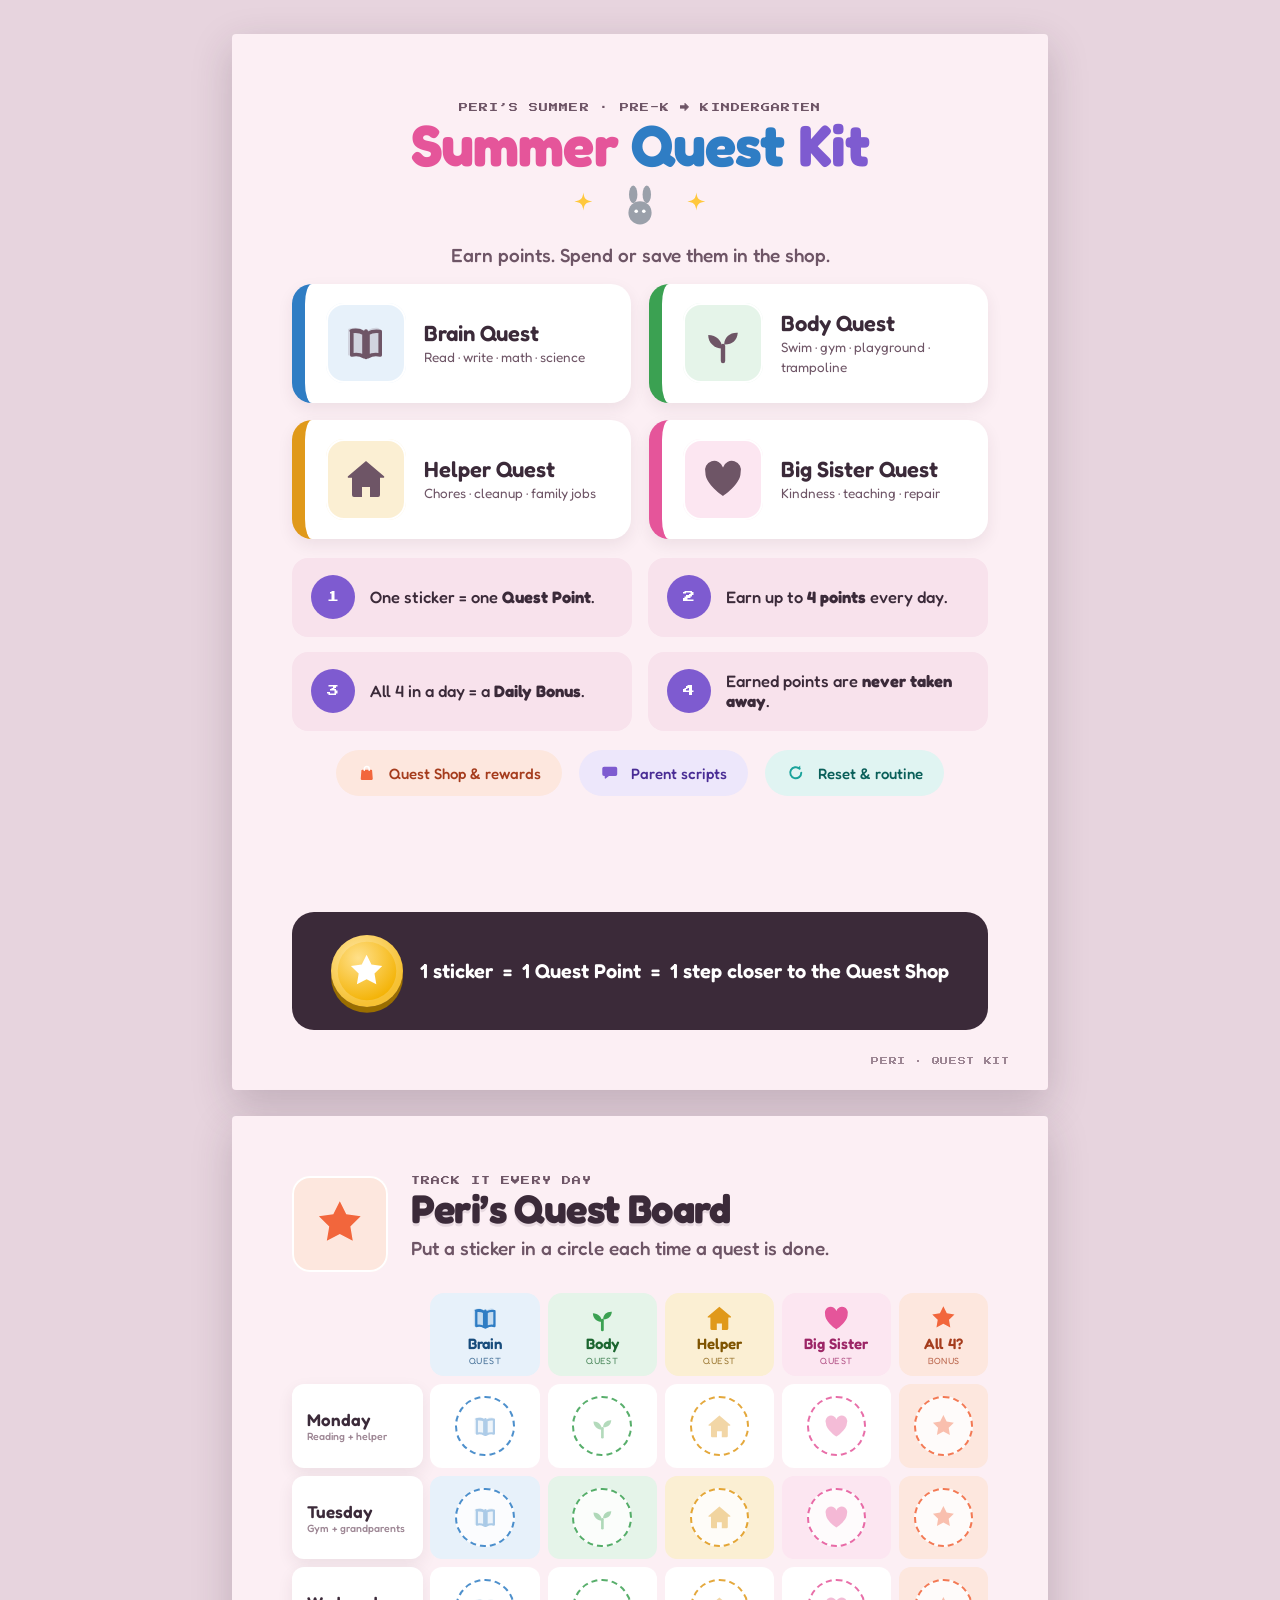
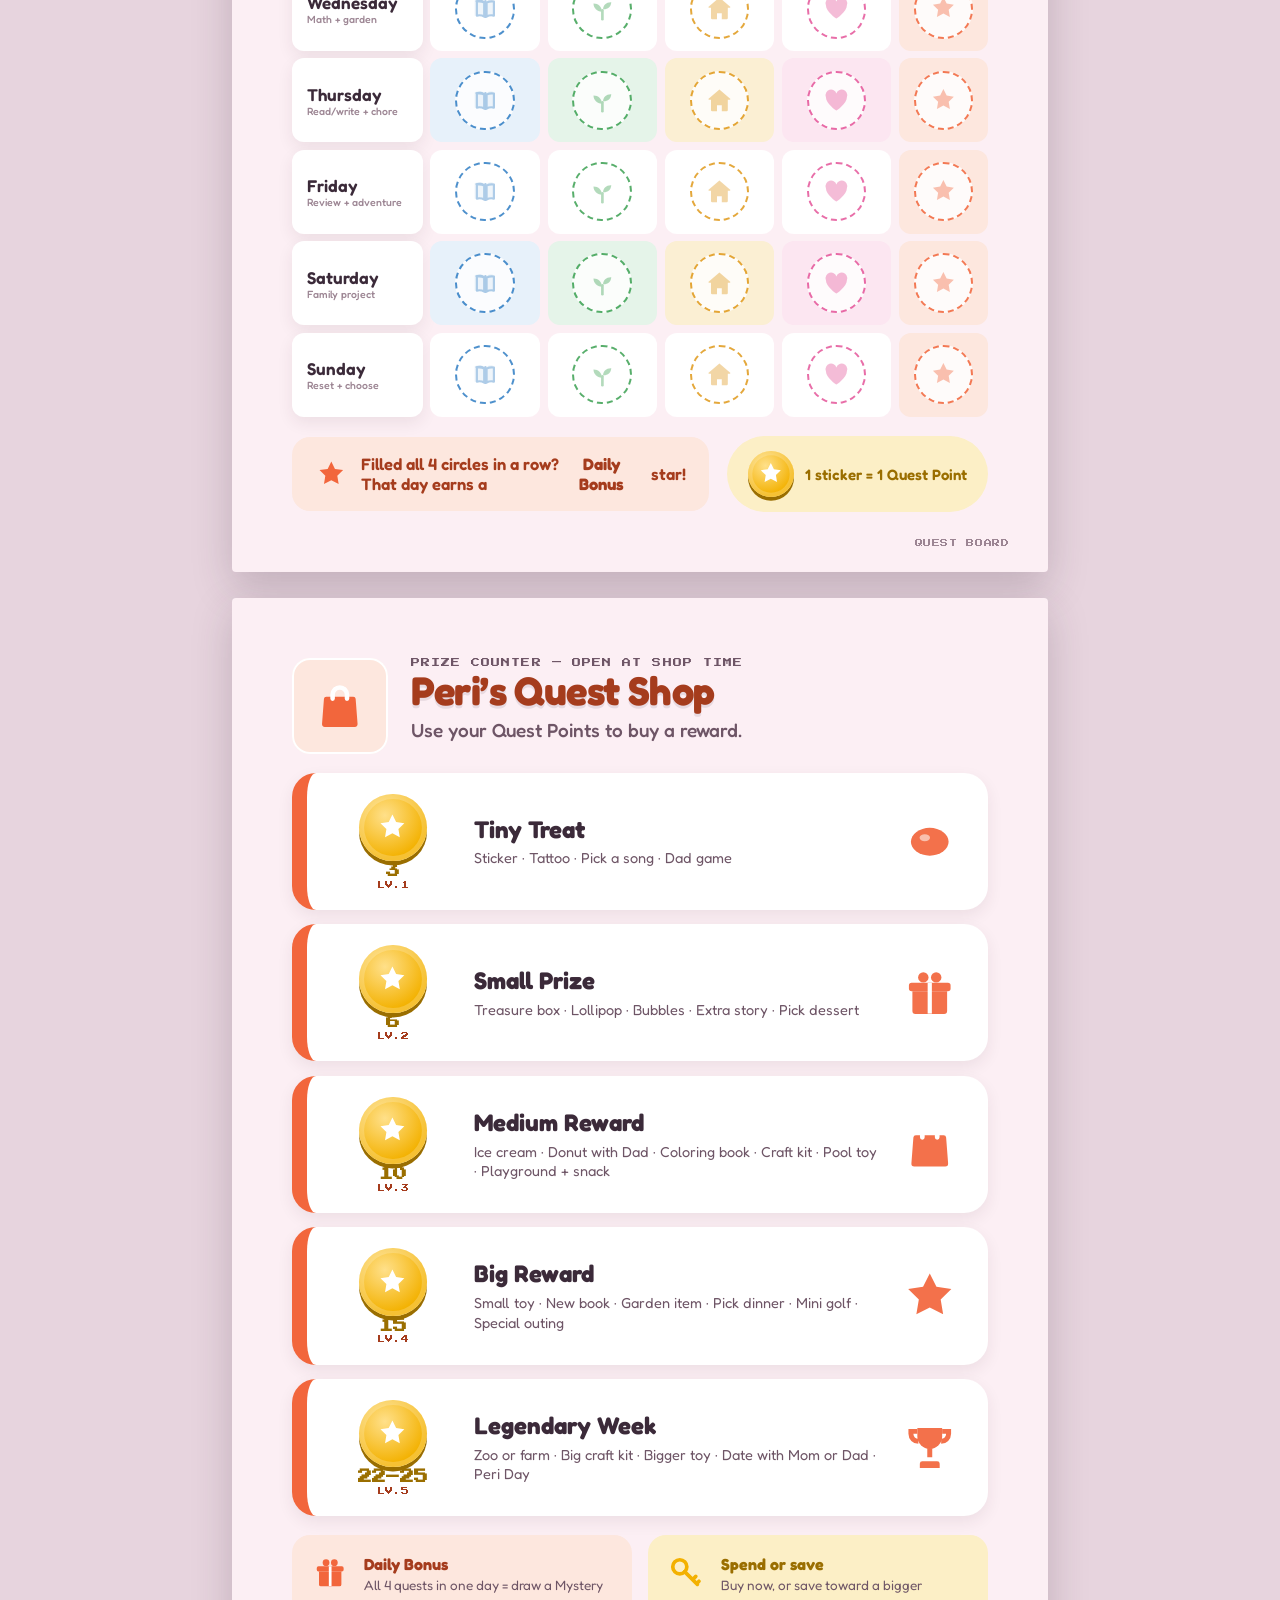
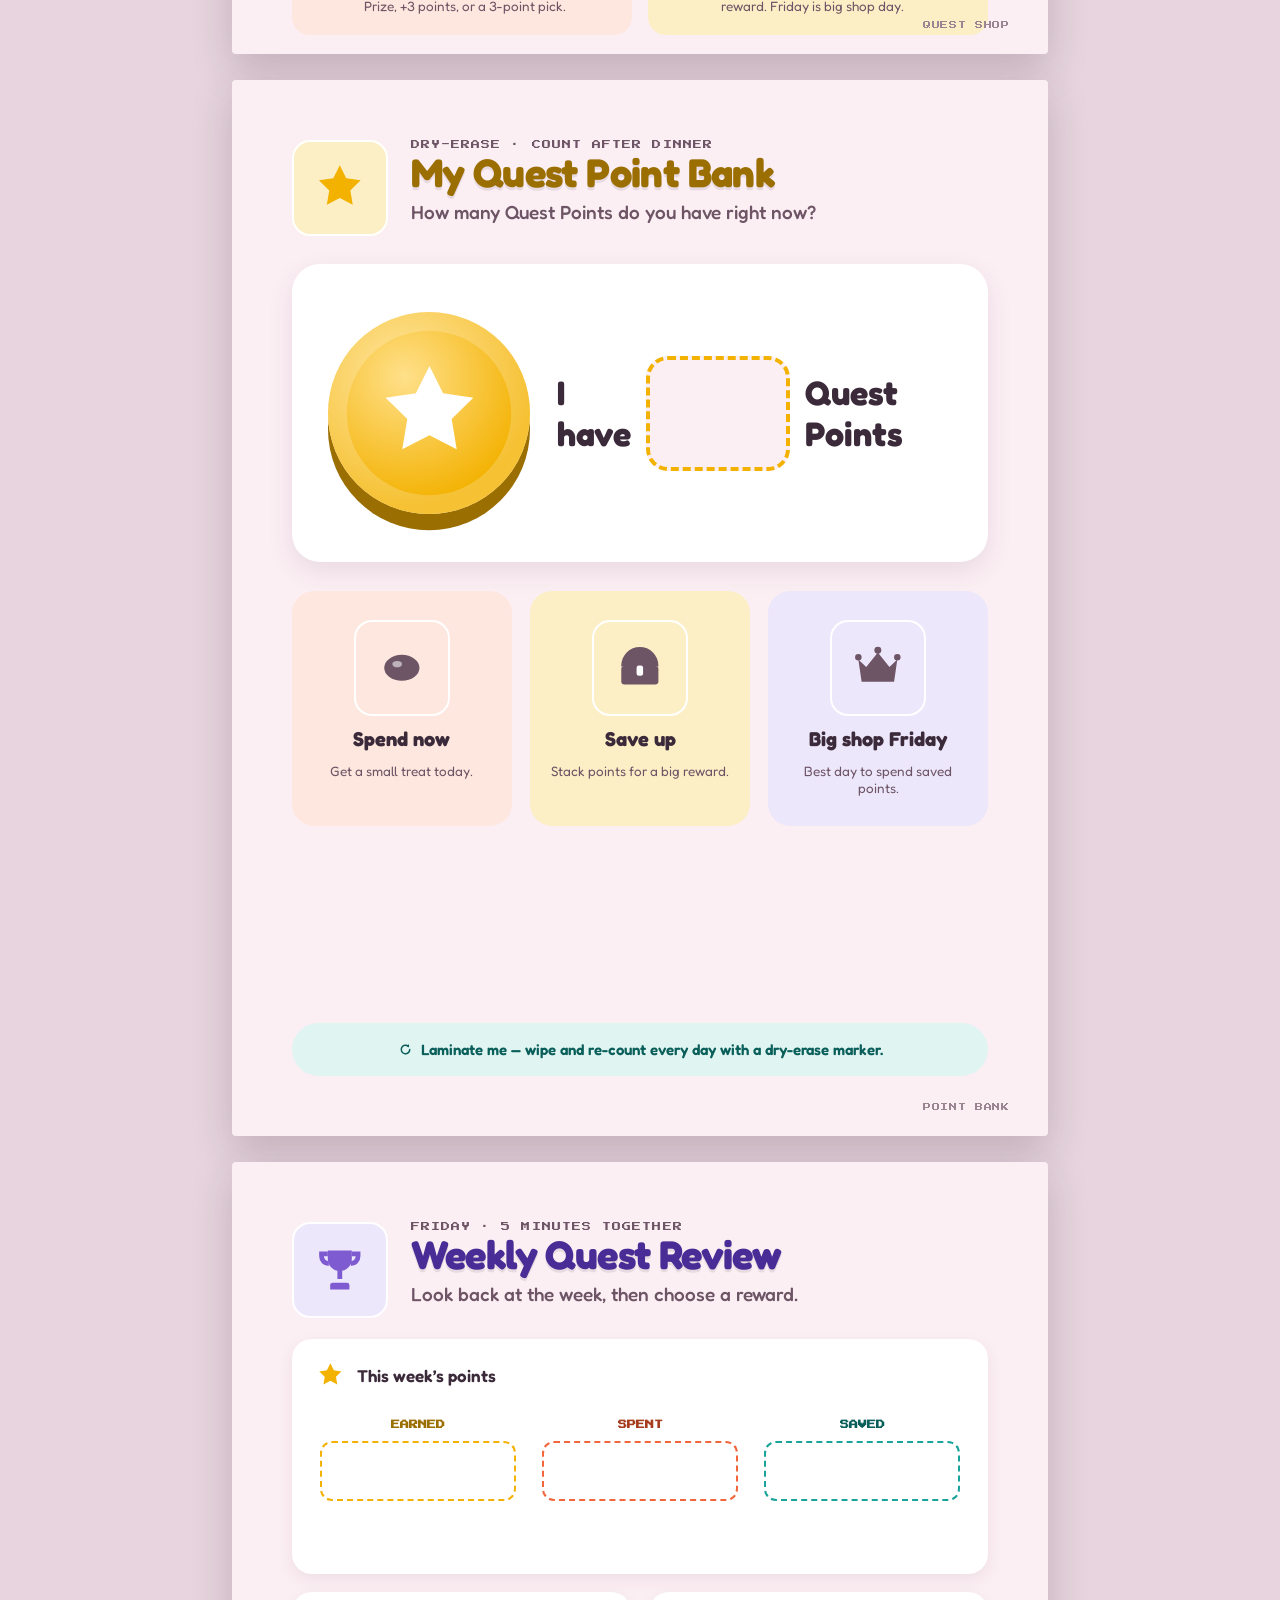
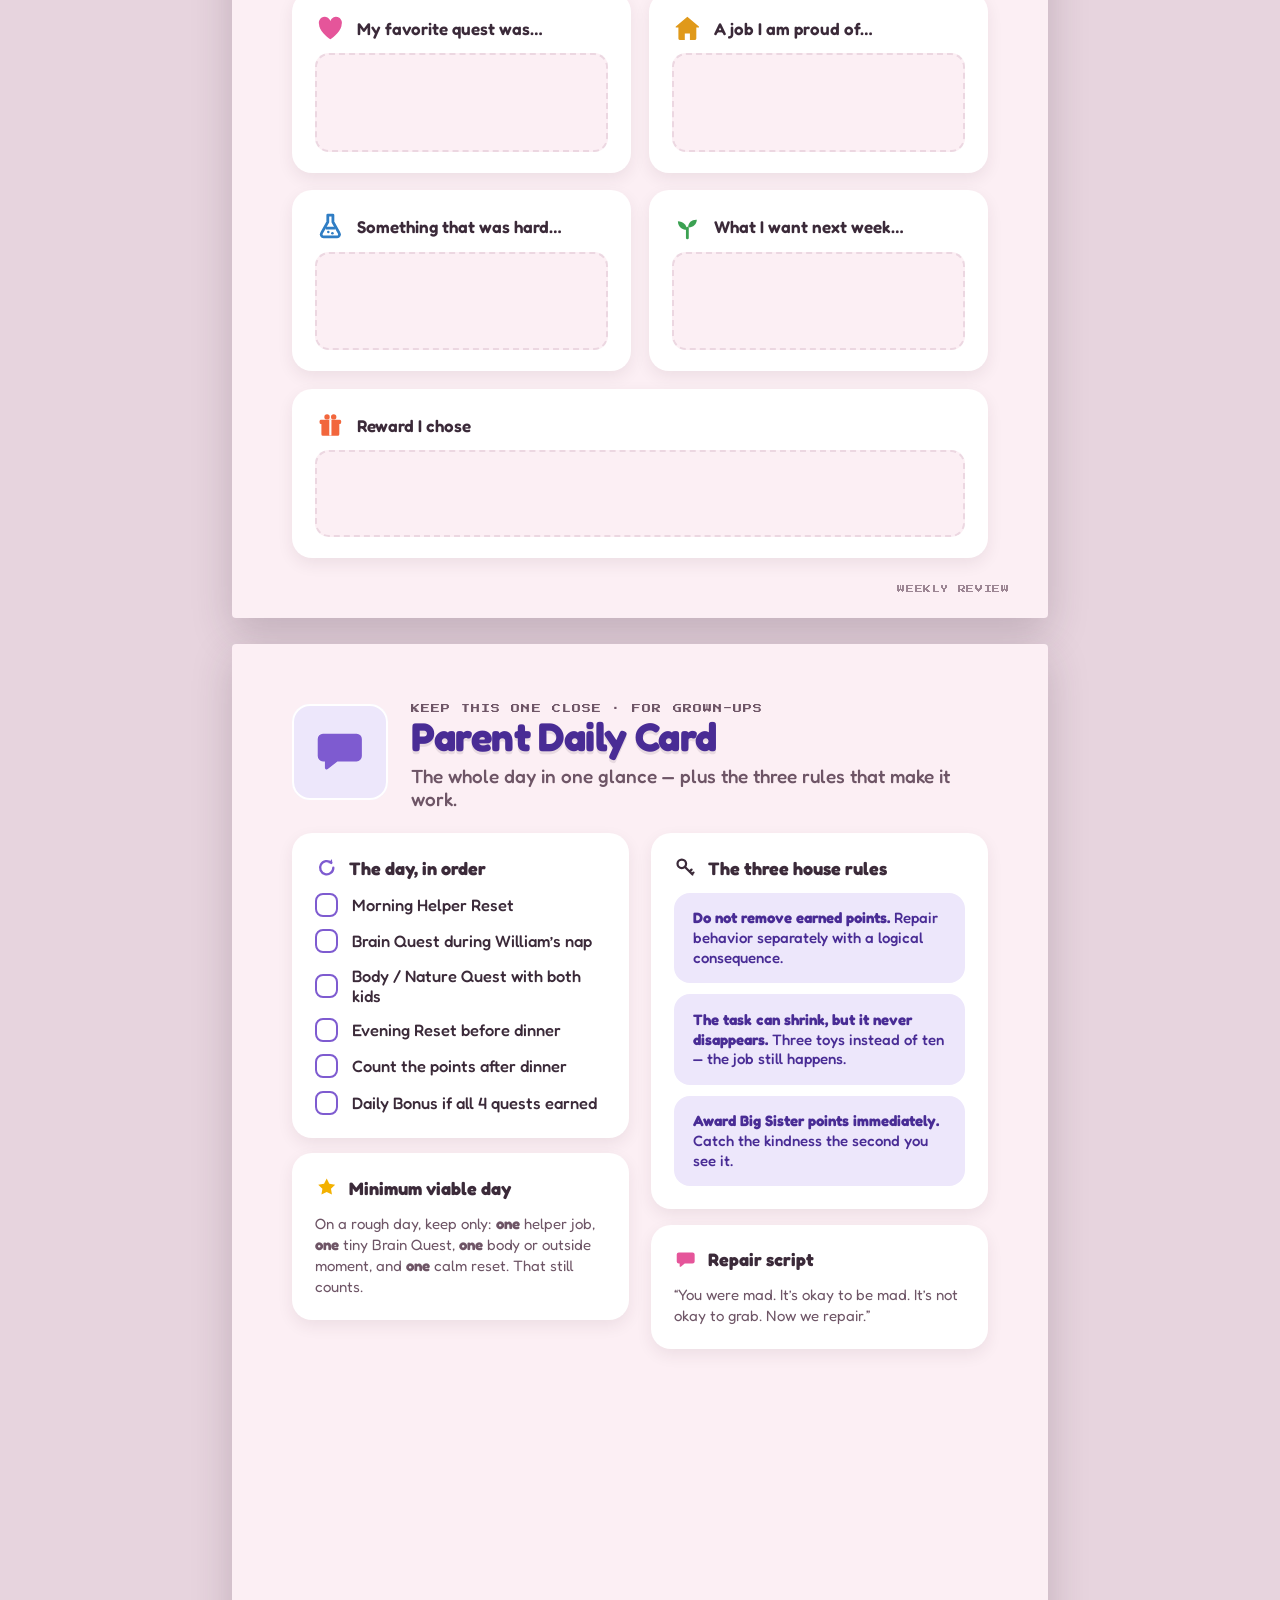
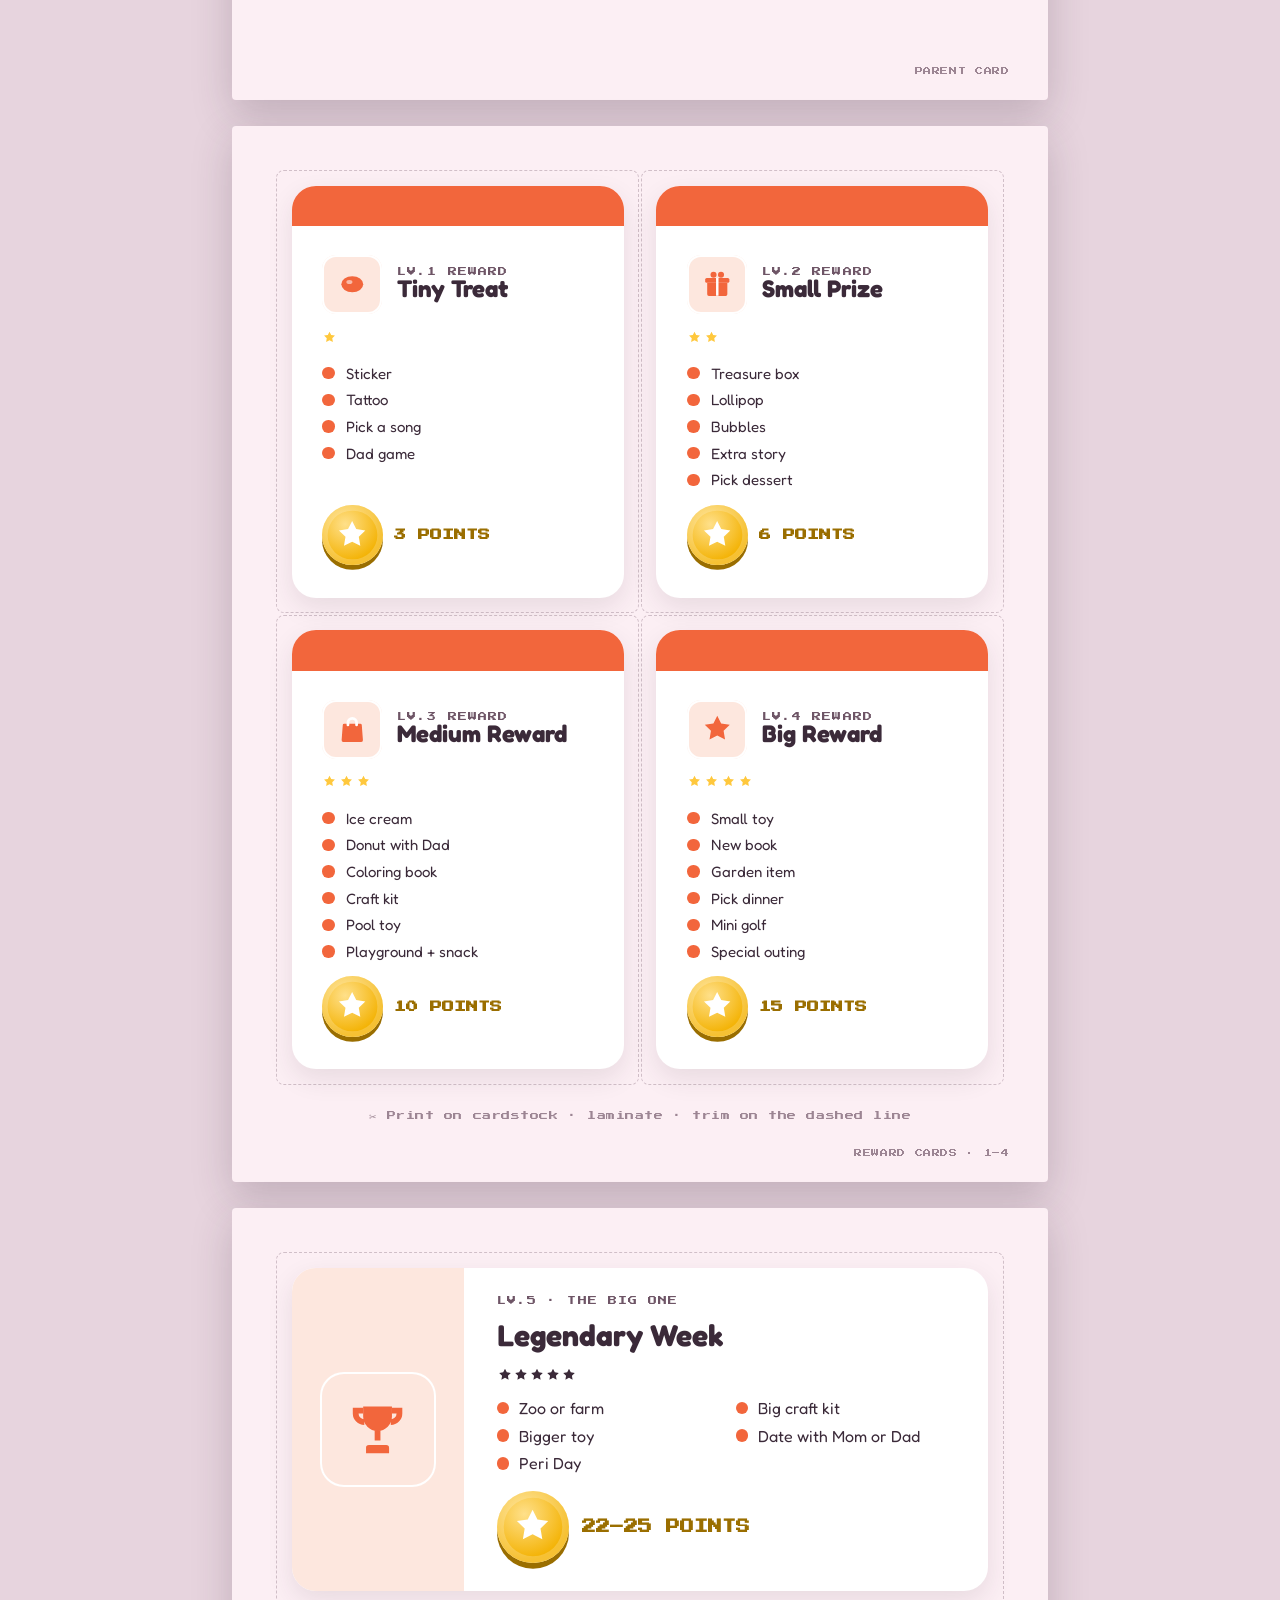
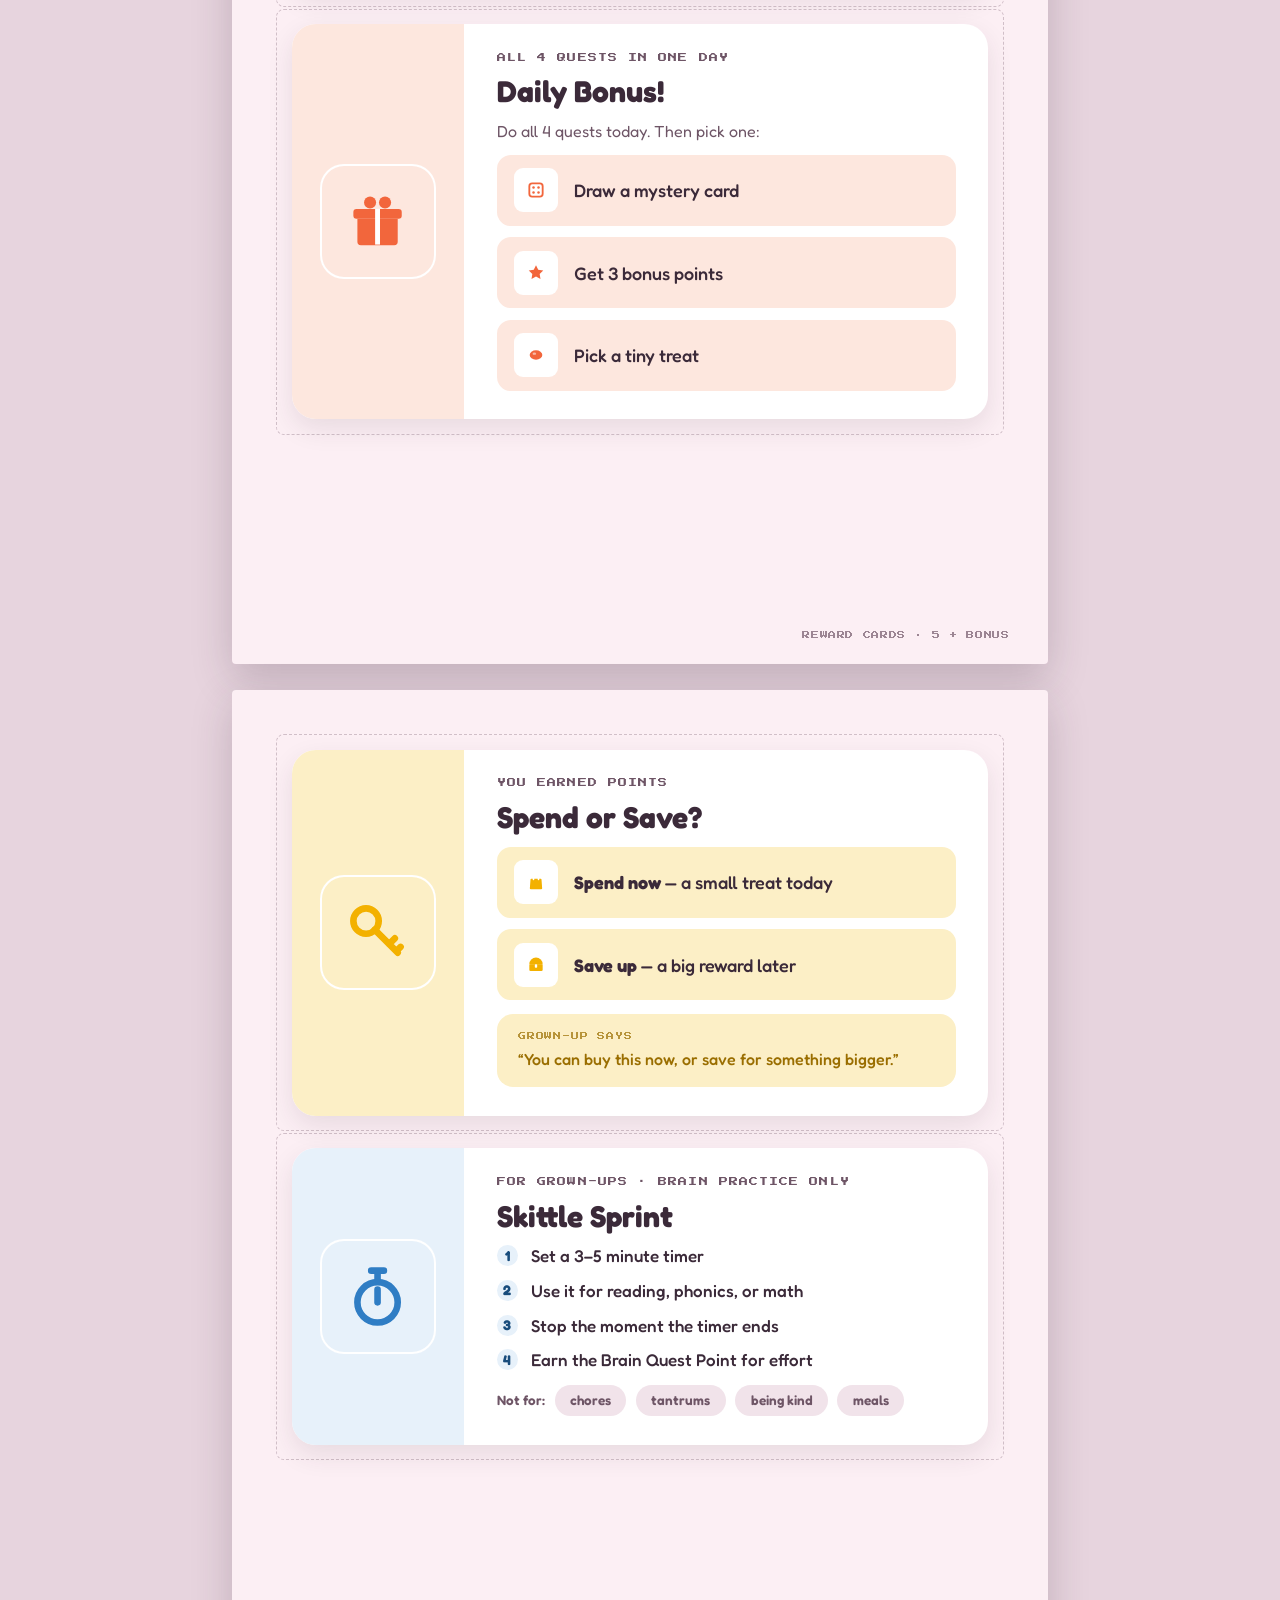
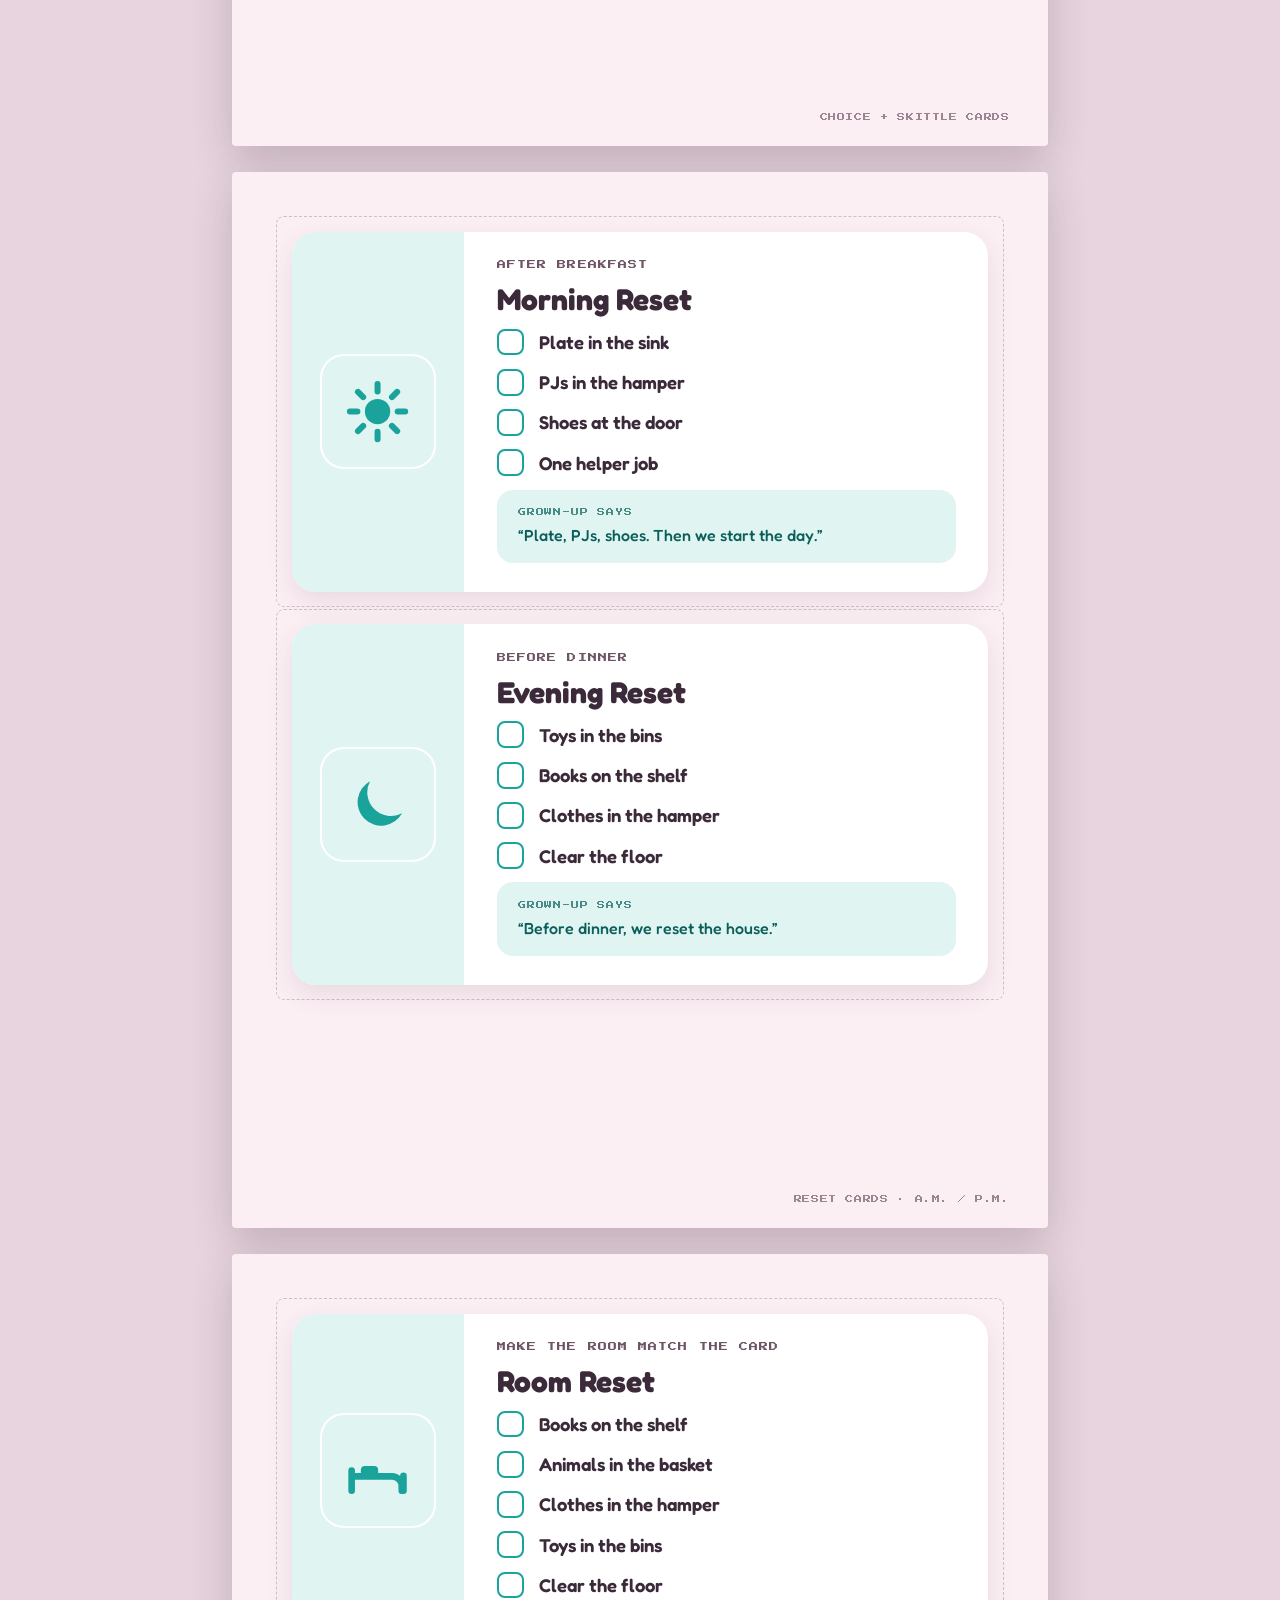
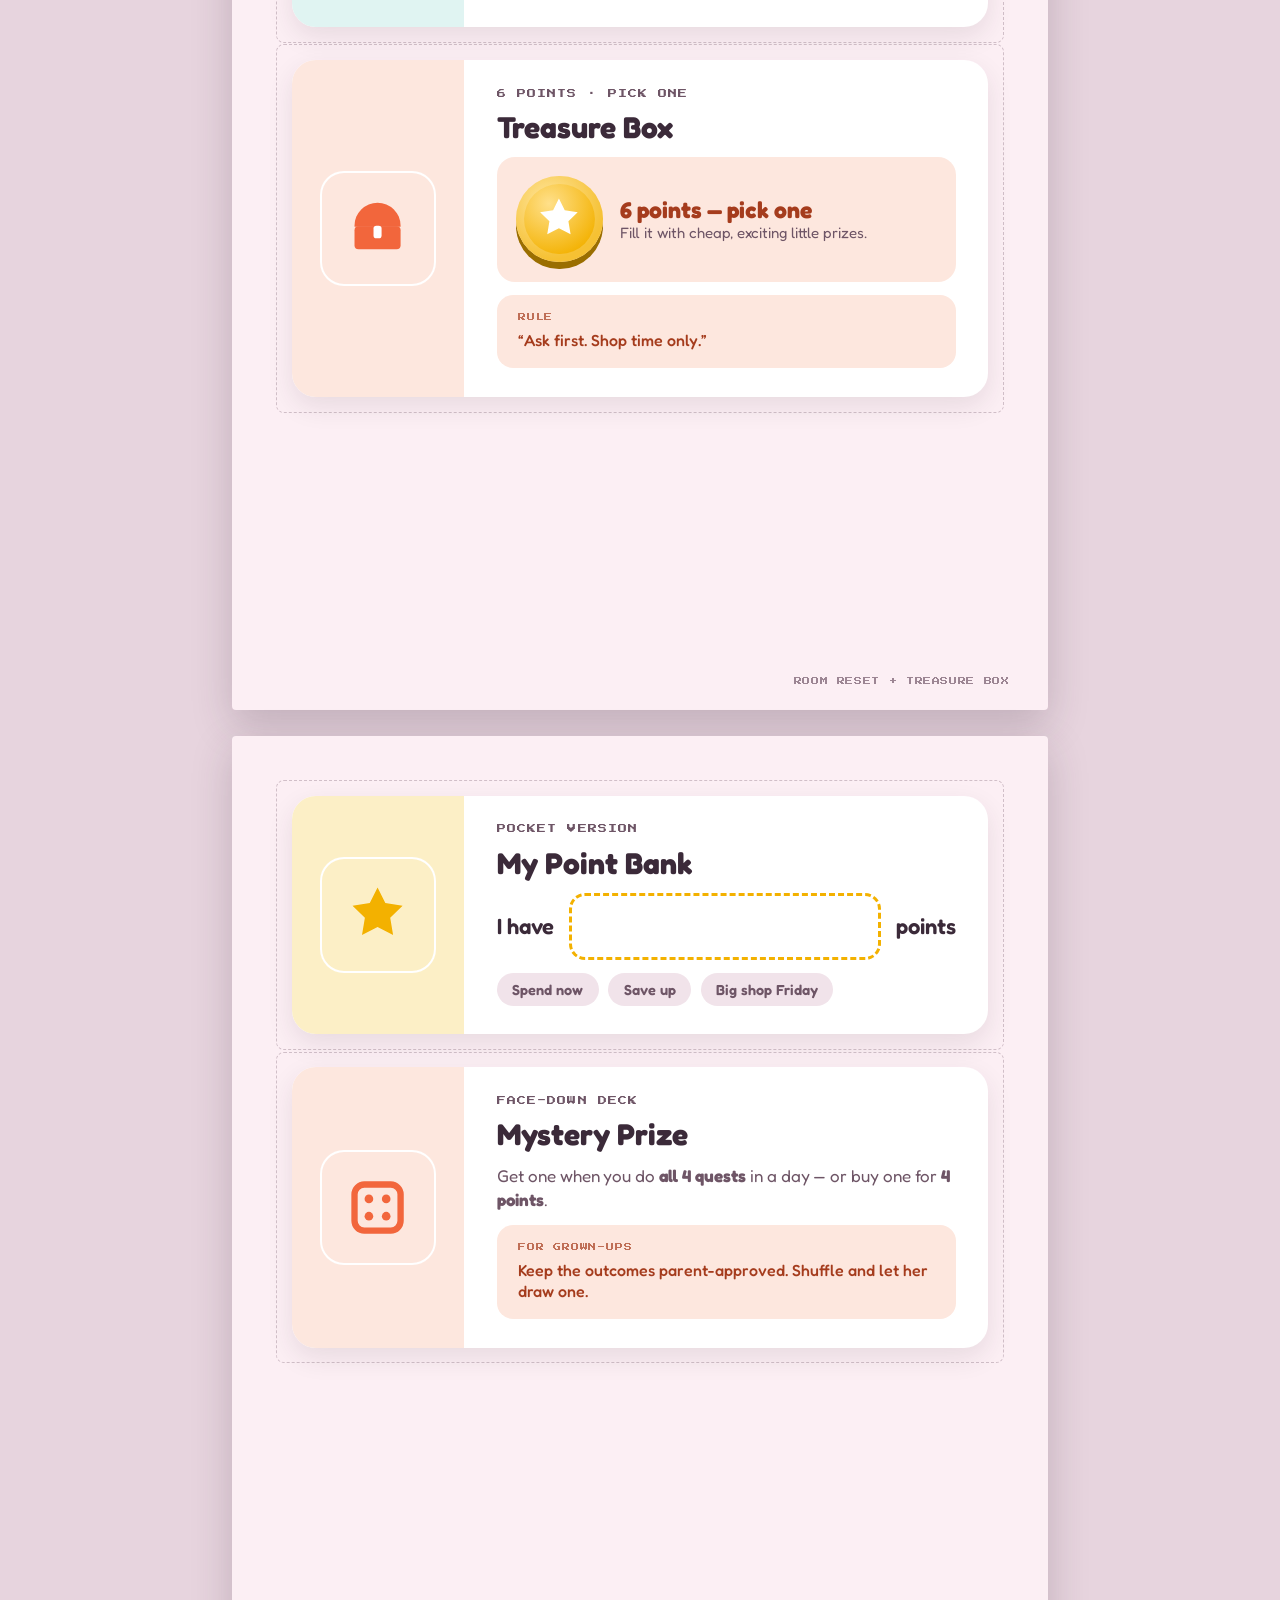
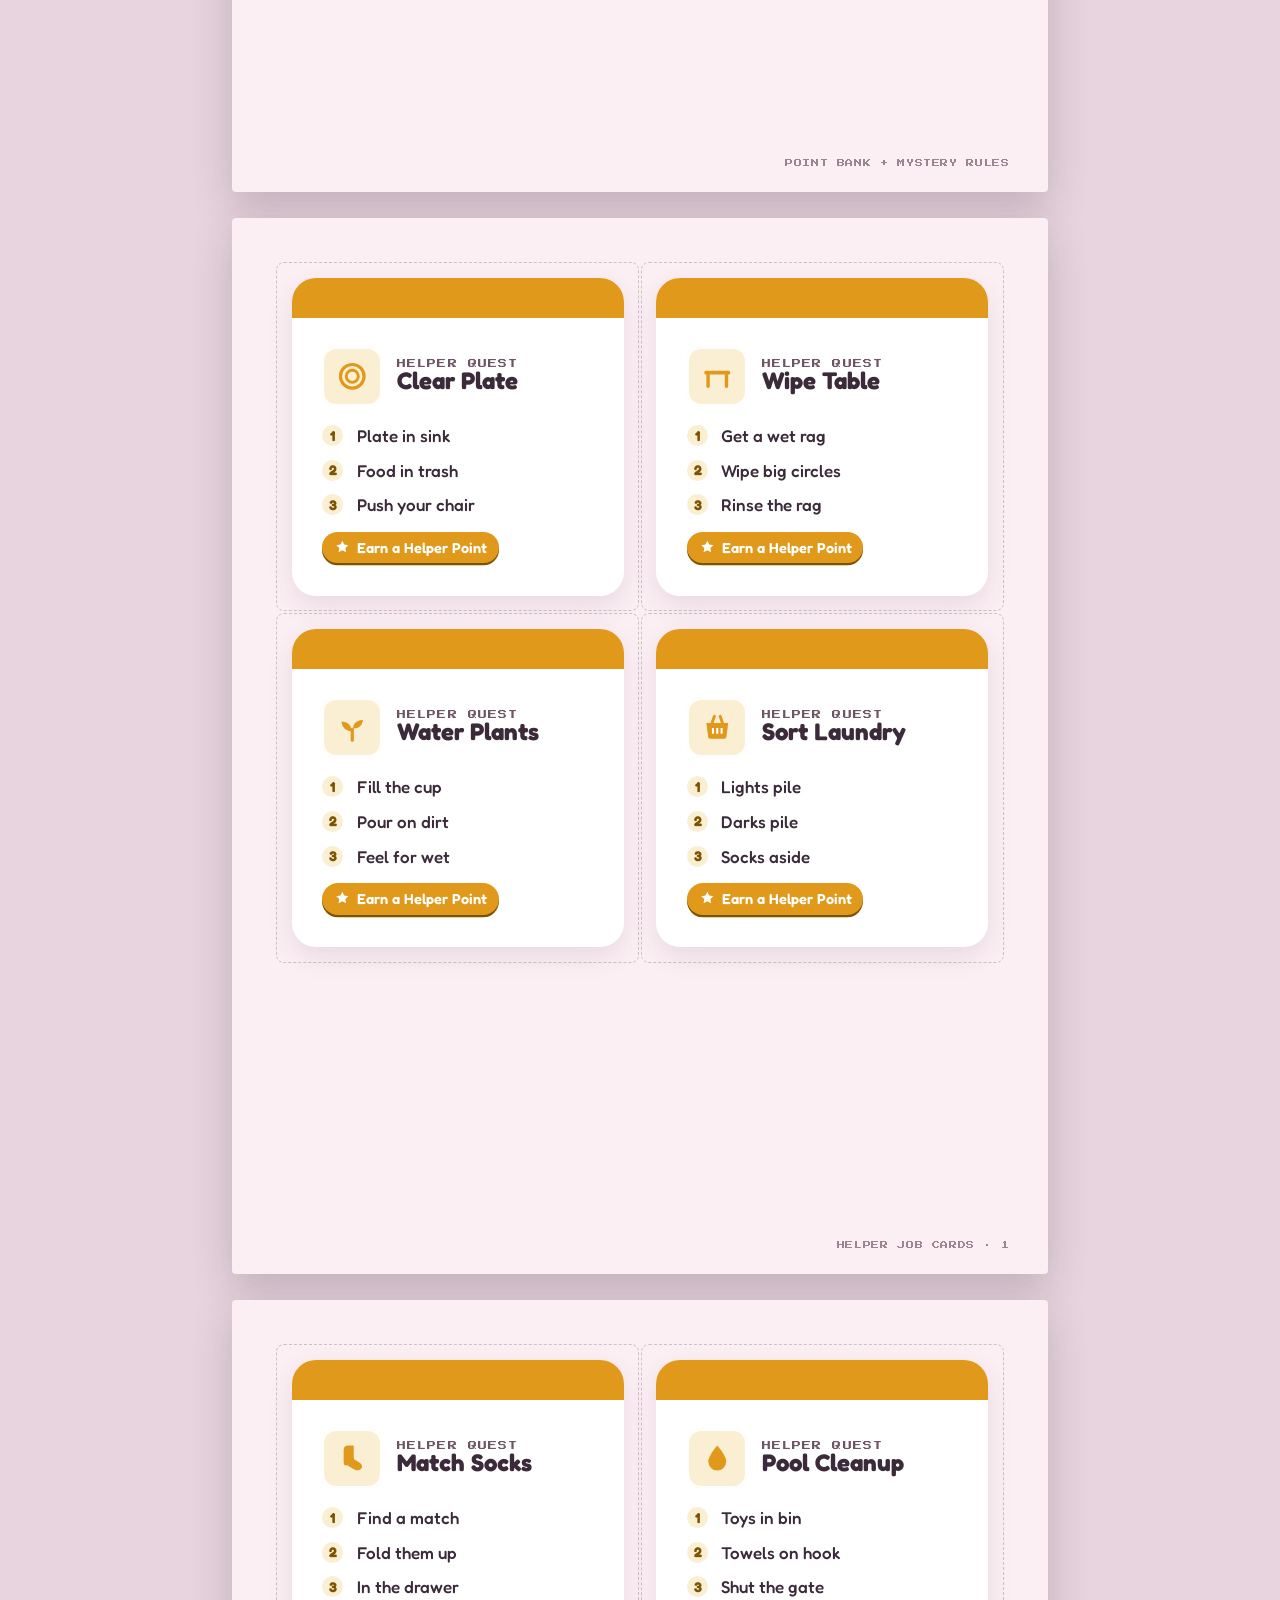
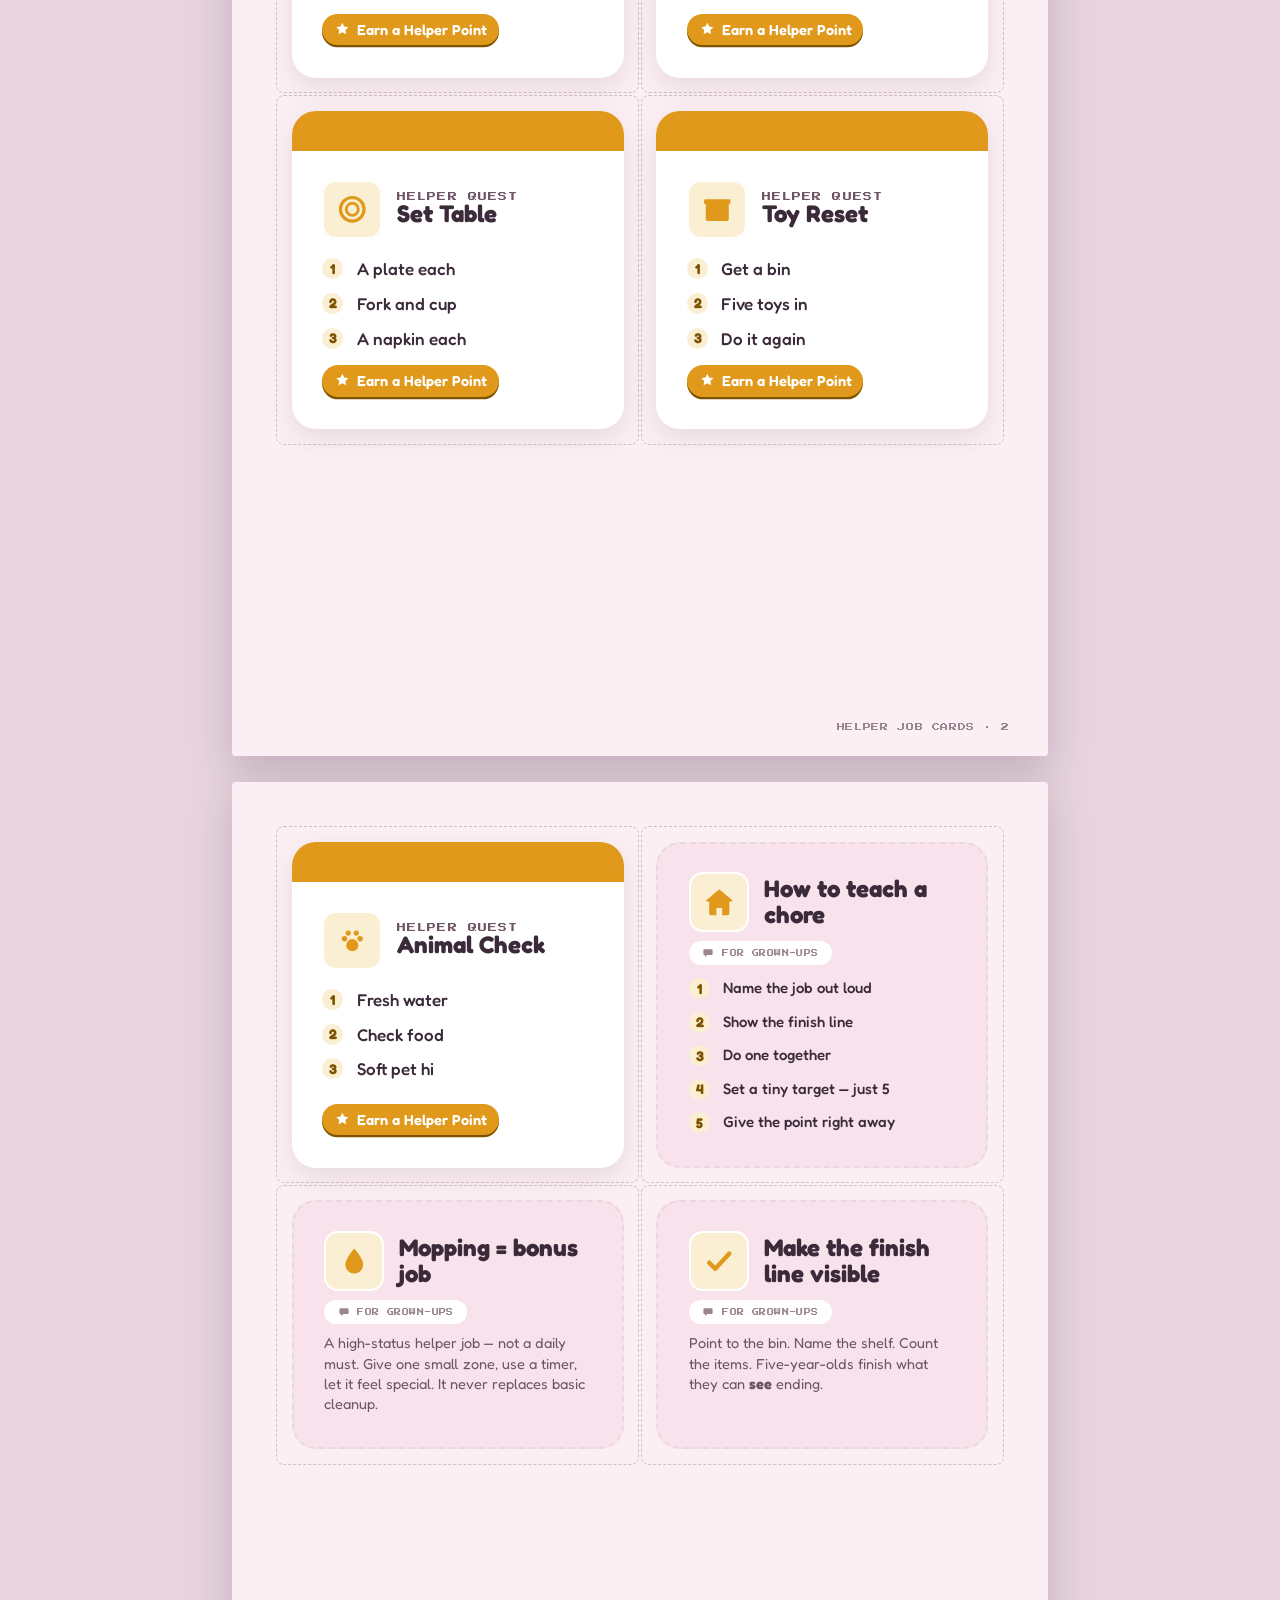
==== Peri's Quest Kit.html @ 58fb8084 "init init" ====
<!DOCTYPE html>
<html lang="en">
<head>
<meta charset="utf-8">
<meta name="viewport" content="width=device-width, initial-scale=1">
<title>Peri's Summer Quest Kit</title>
<link rel="stylesheet" href="quest-kit.css">
<style>
.medallion{display:inline-flex;align-items:center;justify-content:center;border-radius:18px;background:var(--c-soft);color:var(--c);flex:none;box-shadow:inset 0 0 0 2px #fff;}
.medallion .i{font-size:.5in;}
.medallion--sm{width:.62in;height:.62in;border-radius:14px;}
.medallion--sm .i{font-size:.36in;}
.medallion--med{width:.84in;height:.84in;border-radius:18px;}
.medallion--med .i{font-size:.5in;}
.medallion--lg{width:1.2in;height:1.2in;border-radius:24px;}
.medallion--lg .i{font-size:.72in;}

.dcard{height:100%;}
.dcard__head{display:flex;align-items:center;gap:.16in;}
.dcard .steps{margin-top:.04in;}
.parent-flag{display:inline-flex;align-items:center;gap:.08in;align-self:flex-start;font-family:var(--arcade);font-size:7px;letter-spacing:.06em;color:var(--ink-faint);background:#fff;border-radius:999px;padding:.06in .14in;text-transform:uppercase;}
.parent-flag .i{font-size:12px;}

.hero{flex-direction:row;align-items:stretch;height:100%;}
.hero__rail{flex:none;width:1.8in;background:var(--c-soft);display:flex;align-items:center;justify-content:center;}
.hero__rail .medallion .i{font-size:.72in;}
.hero__body{padding:.3in .34in;display:flex;flex-direction:column;gap:.14in;flex:1;justify-content:center;}
.hero__title{font-size:30px;}
.bonus-list{list-style:none;margin:0;padding:0;display:flex;flex-direction:column;gap:.12in;}
.bonus-list li{display:flex;align-items:center;gap:.16in;font-size:18px;font-weight:500;background:var(--c-soft);border-radius:14px;padding:.14in .18in;}
.bonus-list .or{font-family:var(--arcade);font-size:10px;color:var(--c-ink);background:#fff;border-radius:9px;min-width:.46in;height:.46in;display:inline-flex;align-items:center;justify-content:center;flex:none;}
.bonus-list .or .i{font-size:20px;color:var(--c);}
.bigfill{display:flex;align-items:center;gap:.16in;font-weight:600;}
.bigfill .box{flex:1;border:3px dashed var(--c);border-radius:16px;background:#fff;}
.notfor{display:flex;align-items:center;gap:.1in;flex-wrap:wrap;font-size:13.5px;font-weight:600;color:var(--ink-soft);}
.notfor .p{background:#F1E3EA;border-radius:999px;padding:.08in .16in;}

.cover-head{display:flex;flex-direction:column;align-items:center;text-align:center;gap:.04in;margin-top:.1in;}
.cover-title{font-weight:700;font-size:58px;line-height:1.0;letter-spacing:-.015em;white-space:nowrap;}
.cover-title .pink{color:var(--sister);} .cover-title .pur{color:var(--parent);} .cover-title .blue{color:var(--brain);}
.cover-bunny{display:flex;align-items:center;justify-content:center;gap:.18in;font-size:.5in;margin:.04in 0;}
.cover-bunny .b{color:#9aa0aa;} .cover-bunny .s{color:var(--star);font-size:.32in;}
.qlegend{display:grid;grid-template-columns:1fr 1fr;gap:.18in;margin-top:.18in;}
.qlegend .ql{display:flex;align-items:center;gap:.18in;background:#fff;border-radius:20px;padding:.2in .22in;box-shadow:var(--shadow-soft);border-left:.14in solid var(--c);}
.qlegend .ql b{font-size:22px;font-weight:600;display:block;}
.qlegend .ql span{font-size:13.5px;color:var(--ink-soft);}
.rules{display:grid;grid-template-columns:1fr 1fr;gap:.16in;margin-top:.2in;}
.rule{display:flex;align-items:center;gap:.16in;background:var(--paper-2);border-radius:16px;padding:.18in .2in;font-weight:500;font-size:16.5px;}
.rule .n{flex:none;width:.46in;height:.46in;border-radius:50%;background:var(--parent);color:#fff;font-family:var(--arcade);font-size:12px;display:flex;align-items:center;justify-content:center;}
.support-legend{display:flex;gap:.18in;margin-top:.2in;justify-content:center;flex-wrap:wrap;}
.support-legend .s{display:inline-flex;align-items:center;gap:.12in;font-size:15px;font-weight:500;color:var(--c-ink);background:var(--c-soft);border-radius:999px;padding:.14in .22in;}
.support-legend .s .i{font-size:1.3em;color:var(--c);}
.currency{margin-top:auto;display:flex;align-items:center;justify-content:center;gap:.18in;background:var(--ink);color:#fff;border-radius:22px;padding:.24in;font-size:20px;font-weight:600;}
.currency .coin{font-size:.5in;}

.qboard{display:grid;grid-template-columns:1.2fr repeat(4,1fr) .82fr;grid-auto-rows:1fr;gap:.08in;flex:1;margin-top:.22in;}
.qb-h{display:flex;flex-direction:column;align-items:center;justify-content:center;gap:.03in;border-radius:14px;padding:.08in .04in;text-align:center;background:var(--c-soft);color:var(--c-ink);}
.qb-h .i{font-size:.32in;color:var(--c);}
.qb-h b{font-size:15px;font-weight:600;line-height:1.05;}
.qb-h span{font-size:9px;color:var(--c-ink);opacity:.75;text-transform:uppercase;letter-spacing:.05em;}
.qb-corner{background:transparent;}
.qb-day{display:flex;flex-direction:column;justify-content:center;padding-left:.16in;font-weight:600;font-size:17px;background:#fff;border-radius:12px;box-shadow:var(--shadow-soft);}
.qb-day small{font-size:10.5px;color:var(--ink-faint);font-weight:500;}
.qb-cell{display:flex;align-items:center;justify-content:center;background:#fff;border-radius:12px;}
.qb-cell.alt{background:var(--c-soft);}
.qb-bonus{display:flex;align-items:center;justify-content:center;background:var(--shop-soft);border-radius:12px;}
.qb-bonus .slot{border-color:var(--shop);color:var(--shop);}
.qb-foot{display:flex;align-items:center;gap:.18in;margin-top:.2in;}
.qb-note{display:flex;align-items:center;gap:.14in;background:var(--shop-soft);color:var(--shop-ink);border-radius:18px;padding:.18in .24in;font-weight:600;font-size:16.5px;flex:1;}
.qb-note .i{font-size:.34in;color:var(--shop);flex:none;}
.coin-note{display:flex;align-items:center;gap:.12in;font-weight:600;font-size:15px;color:var(--gold-ink);background:#FCEFC6;border-radius:999px;padding:.16in .22in;flex:none;}
.coin-note .coin{font-size:.32in;}

.shoplist{display:flex;flex-direction:column;gap:.15in;flex:1;margin-top:.2in;}
.tier{--c:var(--shop);display:grid;grid-template-columns:1.2in 1fr auto;gap:.24in;align-items:center;background:#fff;border-radius:var(--r);padding:.22in .3in;box-shadow:var(--shadow-soft);border-left:.16in solid var(--shop);}
.tier__cost{display:flex;flex-direction:column;align-items:center;gap:.03in;}
.tier__coin{width:.7in;height:.7in;font-size:.38in;}
.tier__cost .lv{font-family:var(--arcade);font-size:8px;color:var(--shop-ink);}
.tier__cost b{font-family:var(--arcade);font-size:14px;color:var(--gold-ink);}
.tier__main h3{margin:0;font-size:24px;font-weight:700;}
.tier__ex{margin:.05in 0 0;font-size:14.5px;color:var(--ink-soft);line-height:1.35;}
.tier__ic{color:var(--shop);font-size:.62in;opacity:.92;}
.shop-foot{display:grid;grid-template-columns:1fr 1fr;gap:.16in;margin-top:.2in;}
.shop-foot .sf{display:flex;gap:.16in;align-items:flex-start;background:var(--c-soft);border-radius:18px;padding:.2in;}
.shop-foot .sf .i{font-size:.4in;color:var(--c);flex:none;}
.shop-foot .sf b{font-size:16px;display:block;color:var(--c-ink);}
.shop-foot .sf span{font-size:13.5px;color:var(--ink-soft);line-height:1.3;}

.tcard{height:100%;}
.tcard .rar{display:flex;gap:2px;color:var(--star);font-size:15px;}
.tcard .tcost{display:flex;align-items:center;gap:.12in;margin-top:auto;}
.tcard .tcost .coin{font-size:.42in;}
.tcard .tcost b{font-family:var(--arcade);font-size:12px;color:var(--gold-ink);}
.tcard ul{list-style:none;margin:.04in 0 0;padding:0;display:flex;flex-direction:column;gap:.08in;}
.tcard ul li{display:flex;gap:.12in;align-items:center;font-size:15px;}
.tcard ul li::before{content:"";width:.13in;height:.13in;border-radius:50%;background:var(--shop);flex:none;}

.mcard{aspect-ratio:2.5/3.5;border-radius:18px;background:#fff;box-shadow:var(--shadow-soft);border:2.5px solid var(--shop-soft);display:flex;flex-direction:column;align-items:center;justify-content:center;text-align:center;padding:.14in;gap:.12in;}
.mcard .medallion{width:.84in;height:.84in;}
.mcard .medallion .i{font-size:.5in;}
.mcard b{font-size:16px;font-weight:600;line-height:1.15;}
.mcard .tag{font-family:var(--arcade);font-size:6.5px;color:var(--shop);letter-spacing:.08em;}
.mback{aspect-ratio:2.5/3.5;border-radius:18px;display:flex;flex-direction:column;align-items:center;justify-content:center;gap:.08in;color:#fff;background:repeating-linear-gradient(45deg,var(--shop),var(--shop) 13px,#e3582f 13px,#e3582f 26px);border:3px solid #fff;box-shadow:var(--shadow-soft);}
.mback .q{font-family:var(--arcade);font-size:24px;text-shadow:0 3px 0 rgba(0,0,0,.18);}
.mback small{font-family:var(--arcade);font-size:6.5px;letter-spacing:.1em;}
.mback .medallion{background:#fff;color:var(--shop);width:.8in;height:.8in;box-shadow:none;}
.mback .medallion .i{font-size:.46in;}

.signcard{height:100%;align-items:center;text-align:center;justify-content:center;gap:.14in;padding:.34in .26in;display:flex;flex-direction:column;}
.signcard .medallion{width:1.1in;height:1.1in;}
.signcard .medallion .i{font-size:.66in;}
.signcard h3{margin:0;font-size:26px;font-weight:700;}
.signcard p{margin:0;font-size:16px;color:var(--ink-soft);line-height:1.35;}

.wk-grid{display:grid;grid-template-columns:1fr 1fr;gap:.18in;flex:1;margin-top:.22in;}
.wk-field{background:#fff;border-radius:20px;box-shadow:var(--shadow-soft);padding:.22in .24in;display:flex;flex-direction:column;gap:.1in;}
.wk-field .lbl{display:flex;align-items:center;gap:.12in;font-weight:600;font-size:17px;}
.wk-field .lbl .i{color:var(--c);font-size:.32in;}
.wk-field .write{flex:1;min-height:.62in;border:2.5px dashed var(--line);border-radius:14px;background:var(--paper);}
.wk-nums{display:flex;gap:.16in;}
.wk-nums .n{flex:1;text-align:center;border-radius:14px;padding:.14in .06in;}
.wk-nums .n .box{height:.62in;border:2.5px dashed var(--c);border-radius:12px;background:#fff;margin-top:.08in;}
.wk-nums .n small{font-family:var(--arcade);font-size:9px;font-weight:600;color:var(--c-ink);}
.wk-span{grid-column:1 / -1;}

.pagehead{display:flex;align-items:flex-start;gap:.24in;}
.pagehead>div{min-width:0;}
.pagehead .medallion{width:1in;height:1in;}
.pagehead .medallion .i{font-size:.6in;}
.pagehead .kicker{margin-bottom:.04in;}

.two{display:grid;grid-template-columns:1fr 1fr;gap:.22in;flex:1;margin-top:.24in;}
.col{display:flex;flex-direction:column;gap:.16in;}
.block{background:#fff;border-radius:20px;box-shadow:var(--shadow-soft);padding:.24in;}
.block h4{margin:0 0 .14in;font-size:18px;font-weight:700;display:flex;align-items:center;gap:.12in;}
.block h4 .i{color:var(--c);font-size:1.3em;}
.flow{list-style:none;margin:0;padding:0;display:flex;flex-direction:column;gap:.13in;}
.flow li{display:flex;align-items:center;gap:.14in;font-size:16.5px;font-weight:500;}
.ruleblock{background:var(--parent-soft);border-radius:16px;padding:.16in .2in;font-size:15px;color:var(--parent-ink);font-weight:500;line-height:1.32;}
.ruleblock b{font-weight:700;}

.bank-big{display:flex;align-items:center;justify-content:center;gap:.28in;background:#fff;border-radius:28px;box-shadow:var(--shadow-card);padding:.5in;margin-top:.3in;}
.bank-big .coin{font-size:1.4in;}
.bank-big .txt{font-size:34px;font-weight:700;display:flex;align-items:center;gap:.16in;}
.bank-big .box{width:2in;height:1.2in;border:4px dashed var(--gold);border-radius:22px;background:var(--paper);}
.bank-choices{display:grid;grid-template-columns:repeat(3,1fr);gap:.18in;margin-top:.3in;}
.bank-choice{background:var(--c-soft);border-radius:22px;padding:.3in .2in;text-align:center;display:flex;flex-direction:column;align-items:center;gap:.12in;}
.bank-choice .medallion{width:1in;height:1in;}
.bank-choice .medallion .i{font-size:.58in;}
.bank-choice b{font-size:20px;}
.bank-choice span{font-size:13.5px;color:var(--ink-soft);line-height:1.3;}
.dryerase{margin-top:auto;text-align:center;font-size:15px;background:var(--reset-soft);color:var(--reset-ink);border-radius:999px;padding:.18in;font-weight:600;}

.tipcard{height:100%;background:var(--paper-2);box-shadow:none;border:2.5px dashed var(--line);}
.tipcard .card__body{gap:.1in;}
.tipcard p{margin:0;font-size:14.5px;line-height:1.4;color:var(--ink-soft);}
.tipcard .steps li{font-size:15px;font-weight:500;}
</style>
<template id="__bundler_thumbnail">
<svg viewBox="0 0 100 100" xmlns="http://www.w3.org/2000/svg"><rect width="100" height="100" rx="16" fill="#FCEFF4"/><g transform="translate(50 52)" fill="#F3B100"><path d="M0 -22 6.5 -7 22 -5 10.5 6 13 22 0 14 -13 22 -10.5 6 -22 -5 -6.5 -7Z"/></g><g transform="translate(50 50)" fill="#E5559A"><circle cx="0" cy="6" r="9"/></g></svg>
</template>
</head>
<body>

<svg class="icon-sprite" aria-hidden="true">
<symbol id="i-book" viewBox="0 0 24 24"><path d="M11 5.6C8.8 4.2 6.1 4 3.4 4.9 3.2 5 3 5.2 3 5.5v12.2c0 .4.4.7.8.5 2.3-.7 4.6-.5 6.5.7.4.3 1 .3 1.4 0 1.9-1.2 4.2-1.4 6.5-.7.4.1.8-.1.8-.5V5.5c0-.3-.2-.5-.4-.6C18 4 15.3 4.2 13 5.6 12.4 6 11.6 6 11 5.6Z" opacity=".18"/><path d="M12 6.1v13" fill="none" stroke="currentColor" stroke-width="2" stroke-linecap="round"/><path d="M3.6 5.4C6.2 4.4 9 4.6 11.2 6c.5.3.5 1 0 1.3v0c-2-1.1-4.3-1.3-6.5-.7-.5.1-1-.2-1-.7 0-.3.2-.6.5-.7Z"/><path d="M11 7.2v11.6c-1.9-1.1-4-1.3-6.1-.8V6.3c2.1-.4 4.3-.1 6.1.9Z" fill="none" stroke="currentColor" stroke-width="1.8" stroke-linejoin="round"/><path d="M13 7.2v11.6c1.9-1.1 4-1.3 6.1-.8V6.3c-2.1-.4-4.3-.1-6.1.9Z" fill="none" stroke="currentColor" stroke-width="1.8" stroke-linejoin="round"/></symbol>
<symbol id="i-sprout" viewBox="0 0 24 24"><path d="M12 21v-7.5" fill="none" stroke="currentColor" stroke-width="2.2" stroke-linecap="round"/><path d="M11.5 14.5C11.5 10.8 8.7 8 4.6 8 4.6 11.9 7.6 14.7 11.5 14.7Z"/><path d="M12.6 12.8C12.6 9.2 15.4 6.7 19.4 6.9 19.1 10.7 16.4 13 12.6 12.8Z"/></symbol>
<symbol id="i-house" viewBox="0 0 24 24"><path d="M12 3 3 10.6c-.3.3-.1.8.3.8H5V20a1 1 0 0 0 1 1h4v-5h4v5h4a1 1 0 0 0 1-1v-8.6h1.7c.4 0 .6-.5.3-.8Z"/></symbol>
<symbol id="i-heart" viewBox="0 0 24 24"><path d="M12 20.5C12 20.5 3.2 14.8 3.2 8.9A4.4 4.4 0 0 1 12 6.2a4.4 4.4 0 0 1 8.8 2.7C20.8 14.8 12 20.5 12 20.5Z"/></symbol>
<symbol id="i-bag" viewBox="0 0 24 24"><path d="M6.4 8.2h11.2a1 1 0 0 1 1 .9l.8 10.4a1.2 1.2 0 0 1-1.2 1.3H5.8a1.2 1.2 0 0 1-1.2-1.3l.8-10.4a1 1 0 0 1 1-.9Z"/><path d="M9 9V7.4a3 3 0 0 1 6 0V9" fill="none" stroke="#fff" stroke-width="1.9" stroke-linecap="round"/></symbol>
<symbol id="i-bubble" viewBox="0 0 24 24"><path d="M5 4.5h14a2.2 2.2 0 0 1 2.2 2.2v7.1A2.2 2.2 0 0 1 19 16H11l-4 3.2c-.5.4-1.2 0-1.2-.6V16H5a2.2 2.2 0 0 1-2.2-2.2V6.7A2.2 2.2 0 0 1 5 4.5Z"/></symbol>
<symbol id="i-loop" viewBox="0 0 24 24"><path d="M18.8 12a6.8 6.8 0 1 1-2.1-4.9" fill="none" stroke="currentColor" stroke-width="2.4" stroke-linecap="round"/><path d="M17.4 3l.3 4.2-4 .2Z"/></symbol>
<symbol id="i-star" viewBox="0 0 24 24"><path d="M12 2.6 14.7 8l6 .9-4.3 4.2 1 6L12 16.3 6.6 19.1l1-6L3.3 8.9l6-.9Z"/></symbol>
<symbol id="i-bunny" viewBox="0 0 24 24"><ellipse cx="8.6" cy="6.2" rx="2.1" ry="4.4"/><ellipse cx="15.4" cy="6.2" rx="2.1" ry="4.4"/><circle cx="12" cy="15.4" r="5.8"/><circle cx="10.1" cy="14.6" r=".9" fill="#fff"/><circle cx="13.9" cy="14.6" r=".9" fill="#fff"/></symbol>
<symbol id="i-spark" viewBox="0 0 24 24"><path d="M12 2c.7 5 1.9 6.2 7 7-5.1.8-6.3 2-7 7-.7-5-1.9-6.2-7-7 5.1-.8 6.3-2 7-7Z"/></symbol>
<symbol id="i-gift" viewBox="0 0 24 24"><rect x="3.6" y="7.6" width="16.8" height="3.4" rx="1.1"/><path d="M5 11h14v8a1.2 1.2 0 0 1-1.2 1.2H6.2A1.2 1.2 0 0 1 5 19Z"/><path d="M12 7.6V20" stroke="#fff" stroke-width="1.7"/><circle cx="9.4" cy="5.4" r="2.1"/><circle cx="14.6" cy="5.4" r="2.1"/></symbol>
<symbol id="i-timer" viewBox="0 0 24 24"><circle cx="12" cy="14" r="7" fill="none" stroke="currentColor" stroke-width="2.3"/><path d="M12 14V9.6" fill="none" stroke="currentColor" stroke-width="2.3" stroke-linecap="round"/><path d="M9.8 3h4.4M12 3v3" fill="none" stroke="currentColor" stroke-width="2.3" stroke-linecap="round"/></symbol>
<symbol id="i-candy" viewBox="0 0 24 24"><ellipse cx="12" cy="12" rx="7.6" ry="5.6"/><ellipse cx="10" cy="10.4" rx="2.1" ry="1.4" fill="#fff" opacity=".55"/></symbol>
<symbol id="i-check" viewBox="0 0 24 24"><path d="M5 13l4.2 4.2L19 6.6" fill="none" stroke="currentColor" stroke-width="3.1" stroke-linecap="round" stroke-linejoin="round"/></symbol>
<symbol id="i-droplet" viewBox="0 0 24 24"><path d="M12 3.2s6.2 7 6.2 11.1A6.2 6.2 0 0 1 5.8 14.3C5.8 10.2 12 3.2 12 3.2Z"/></symbol>
<symbol id="i-pencil" viewBox="0 0 24 24"><path d="M4 20.2l1.2-4.3L15.4 5.7l3 3L8.2 18.9Z"/><path d="M14.2 6.9l2.9 2.9" stroke="#fff" stroke-width="1.5"/></symbol>
<symbol id="i-flask" viewBox="0 0 24 24"><path d="M10 3.2h4v5.4l4.9 8.7a1.9 1.9 0 0 1-1.7 2.9H6.8a1.9 1.9 0 0 1-1.7-2.9L10 8.6Z" fill="none" stroke="currentColor" stroke-width="2.2" stroke-linejoin="round"/><path d="M8.4 13.4h7.2" stroke="currentColor" stroke-width="2.2"/><circle cx="10.4" cy="16.4" r="1"/><circle cx="13.6" cy="17.4" r="1"/></symbol>
<symbol id="i-numline" viewBox="0 0 24 24"><path d="M3 18h18" fill="none" stroke="currentColor" stroke-width="2.3" stroke-linecap="round"/><path d="M6 18v-2.4M12 18v-2.4M18 18v-2.4" fill="none" stroke="currentColor" stroke-width="2"/><path d="M6 18c1.6-5.4 4.4-5.4 6 0" fill="none" stroke="currentColor" stroke-width="2.2" stroke-linecap="round"/><path d="M11 7.4 12 6l1 1.4Z"/></symbol>
<symbol id="i-flash" viewBox="0 0 24 24"><rect x="3" y="5.5" width="18" height="13" rx="2.6" fill="none" stroke="currentColor" stroke-width="2.2"/><path d="M8.2 15l2.4-6 2.4 6M9 13h3.2" fill="none" stroke="currentColor" stroke-width="1.9" stroke-linecap="round" stroke-linejoin="round"/><circle cx="16" cy="13.6" r="1.1"/></symbol>
<symbol id="i-box" viewBox="0 0 24 24"><path d="M4 8.4h16V19a1.2 1.2 0 0 1-1.2 1.2H5.2A1.2 1.2 0 0 1 4 19Z"/><rect x="2.8" y="5" width="18.4" height="3.4" rx="1"/></symbol>
<symbol id="i-basket" viewBox="0 0 24 24"><path d="M4.4 9h15.2l-1.3 9.9a1.2 1.2 0 0 1-1.2 1H6.9a1.2 1.2 0 0 1-1.2-1Z"/><path d="M8.4 9 10 4.4M15.6 9 14 4.4" fill="none" stroke="currentColor" stroke-width="2" stroke-linecap="round"/><path d="M9 12.5v4M12 12.5v4M15 12.5v4" stroke="#fff" stroke-width="1.4"/></symbol>
<symbol id="i-sock" viewBox="0 0 24 24"><path d="M9 3.2h4v8.2c0 .9.4 1.4 1.4 2l3 1.9c2.4 1.5 1.5 5.1-1.8 5.1-1.1 0-1.9-.3-2.8-.9l-4.2-2.7C6.4 17.6 6 16 6 14.2V6.2c0-2 1.4-3 3-3Z"/></symbol>
<symbol id="i-table" viewBox="0 0 24 24"><rect x="3" y="8.2" width="18" height="2.6" rx="1.1"/><path d="M5.6 10.8V19M18.4 10.8V19" fill="none" stroke="currentColor" stroke-width="2.4" stroke-linecap="round"/></symbol>
<symbol id="i-plate" viewBox="0 0 24 24"><circle cx="12" cy="12" r="8.2" fill="none" stroke="currentColor" stroke-width="2.2"/><circle cx="12" cy="12" r="4.2" fill="none" stroke="currentColor" stroke-width="2"/></symbol>
<symbol id="i-paw" viewBox="0 0 24 24"><circle cx="12" cy="15.4" r="4.2"/><circle cx="6.6" cy="11" r="1.9"/><circle cx="17.4" cy="11" r="1.9"/><circle cx="9.2" cy="7" r="1.8"/><circle cx="14.8" cy="7" r="1.8"/></symbol>
<symbol id="i-swap" viewBox="0 0 24 24"><path d="M6 8.4h11l-3-3M18 15.6H7l3 3" fill="none" stroke="currentColor" stroke-width="2.3" stroke-linecap="round" stroke-linejoin="round"/></symbol>
<symbol id="i-lock" viewBox="0 0 24 24"><rect x="5" y="10.2" width="14" height="9.6" rx="2.2"/><path d="M8 10.2V7.4a4 4 0 0 1 8 0v2.8" fill="none" stroke="currentColor" stroke-width="2.3"/><circle cx="12" cy="14.6" r="1.5" fill="#fff"/></symbol>
<symbol id="i-baby" viewBox="0 0 24 24"><circle cx="12" cy="8" r="4.2"/><path d="M5 21a7 7 0 0 1 14 0Z"/><circle cx="10.4" cy="8" r=".8" fill="#fff"/><circle cx="13.6" cy="8" r=".8" fill="#fff"/></symbol>
<symbol id="i-people" viewBox="0 0 24 24"><circle cx="8.8" cy="8" r="3.1"/><path d="M3.4 20a5.4 5.4 0 0 1 10.8 0Z"/><circle cx="16.6" cy="9" r="2.5"/><path d="M14.6 20a4.6 4.6 0 0 1 6.9-3.9 4.6 4.6 0 0 1 .5 3.9Z" opacity=".85"/></symbol>
<symbol id="i-chest" viewBox="0 0 24 24"><path d="M4 11a8 8 0 0 1 16 0v.4H4Z"/><rect x="4" y="11.2" width="16" height="8" rx="1.4"/><rect x="10.6" y="11" width="2.8" height="4.4" rx="1" fill="#fff"/></symbol>
<symbol id="i-sun" viewBox="0 0 24 24"><circle cx="12" cy="12" r="4.4"/><path d="M12 2.4v2.6M12 19v2.6M2.4 12H5M19 12h2.6M5.2 5.2 7 7M17 17l1.8 1.8M18.8 5.2 17 7M7 17l-1.8 1.8" fill="none" stroke="currentColor" stroke-width="2.1" stroke-linecap="round"/></symbol>
<symbol id="i-moon" viewBox="0 0 24 24"><path d="M20.5 15A8.2 8.2 0 0 1 9.4 3.9 8.2 8.2 0 1 0 20.5 15Z"/></symbol>
<symbol id="i-bed" viewBox="0 0 24 24"><path d="M3 19v-7M3 14h14a3.4 3.4 0 0 1 3.4 3.4V19M21 19v-5.2" fill="none" stroke="currentColor" stroke-width="2.3" stroke-linecap="round"/><path d="M6.2 14v-2.2a1.4 1.4 0 0 1 1.4-1.4h3.2a1.4 1.4 0 0 1 1.4 1.4V14Z"/></symbol>
<symbol id="i-shoe" viewBox="0 0 24 24"><path d="M3 16.4V10.6l3 1 4.2 3 7.6 1A3 3 0 0 1 21 19.4v.6a1 1 0 0 1-1 1H4a1 1 0 0 1-1-1Z"/></symbol>
<symbol id="i-trophy" viewBox="0 0 24 24"><path d="M7 4h10v3.5a5 5 0 0 1-10 0Z"/><path d="M7 5.4H4.4v1A3 3 0 0 0 7.4 9.4M17 5.4h2.6v1a3 3 0 0 1-3 3" fill="none" stroke="currentColor" stroke-width="2"/><path d="M11 12.2h2v3.6h-2Z"/><path d="M8 20.2h8v-1.8a1 1 0 0 0-1-1H9a1 1 0 0 0-1 1Z"/></symbol>
<symbol id="i-note" viewBox="0 0 24 24"><path d="M9 18.4V6.2l9.5-2v10.4" fill="none" stroke="currentColor" stroke-width="2.2" stroke-linecap="round"/><circle cx="6.8" cy="18.2" r="2.6"/><circle cx="16.3" cy="16.4" r="2.6"/></symbol>
<symbol id="i-tv" viewBox="0 0 24 24"><rect x="3" y="6" width="18" height="12" rx="2.4" fill="none" stroke="currentColor" stroke-width="2.2"/><path d="M9 21h6" stroke="currentColor" stroke-width="2.2" stroke-linecap="round"/><path d="M10 9.6l4 2.4-4 2.4Z"/></symbol>
<symbol id="i-crown" viewBox="0 0 24 24"><path d="M3.6 8.4 7 11.6l5-6.2 5 6.2 3.4-3.2L19 18H5Z"/><circle cx="3.6" cy="7.4" r="1.4"/><circle cx="20.4" cy="7.4" r="1.4"/><circle cx="12" cy="4.4" r="1.5"/></symbol>
<symbol id="i-die" viewBox="0 0 24 24"><rect x="4" y="4" width="16" height="16" rx="3.4" fill="none" stroke="currentColor" stroke-width="2.2"/><circle cx="9" cy="9" r="1.5"/><circle cx="15" cy="9" r="1.5"/><circle cx="9" cy="15" r="1.5"/><circle cx="15" cy="15" r="1.5"/></symbol>
<symbol id="i-key" viewBox="0 0 24 24"><circle cx="8" cy="8" r="4.4" fill="none" stroke="currentColor" stroke-width="2.3"/><path d="M11 11l8 8M16 16l2-2M18.5 18.5l1.5-1.5" fill="none" stroke="currentColor" stroke-width="2.3" stroke-linecap="round"/></symbol>
<symbol id="i-hand" viewBox="0 0 24 24"><path d="M7 13V6.6a1.5 1.5 0 0 1 3 0V11m0-.4V5a1.5 1.5 0 0 1 3 0v5.6m0-.6V6.4a1.5 1.5 0 0 1 3 0V14a6 6 0 0 1-6 6 5.4 5.4 0 0 1-4.3-2.1L4 14.6a1.5 1.5 0 0 1 2.3-1.9Z"/></symbol>
<symbol id="i-popcorn" viewBox="0 0 24 24"><path d="M6.5 9h11l-1 11H7.5Z"/><path d="M6 9a2.4 2.4 0 0 1 .2-4 2.6 2.6 0 0 1 4.8-1 2.6 2.6 0 0 1 5 .4 2.4 2.4 0 0 1 1.8 4.6" fill="none" stroke="currentColor" stroke-width="1.9"/><path d="M10 12v5M14 12v5" stroke="#fff" stroke-width="1.3"/></symbol>
<symbol id="i-cake" viewBox="0 0 24 24"><path d="M4 13a3 3 0 0 1 3-3h10a3 3 0 0 1 3 3v6H4Z"/><path d="M12 9V6m0 0 1.4-1.6L12 3l-1.4 1.4Z"/><path d="M4 16c2 1.4 4 1.4 5.3 0 1.4 1.4 3.4 1.4 5.4 0 1.3 1.4 3.3 1.4 5.3 0" fill="none" stroke="#fff" stroke-width="1.4"/></symbol>
<symbol id="i-ball" viewBox="0 0 24 24"><circle cx="12" cy="12" r="8.4" fill="none" stroke="currentColor" stroke-width="2.2"/><path d="M12 3.6v16.8M3.6 12h16.8M6 6c3 2.4 9 2.4 12 0M6 18c3-2.4 9-2.4 12 0" fill="none" stroke="currentColor" stroke-width="1.7"/></symbol>
<symbol id="i-coin" viewBox="0 0 24 24"><circle cx="12" cy="12" r="9"/><path d="M12 6.6 13.7 10l3.8.5-2.7 2.6.6 3.7L12 15.1 8.6 16.8l.6-3.7L6.5 10.5 10.3 10Z" fill="#fff"/></symbol>
</svg>
<div class="book">
<section class="sheet" data-screen-label="Cover">
  <div class="cover-head">
    <div class="kicker">Peri’s Summer · Pre-K → Kindergarten</div>
    <div class="cover-title"><span class="pink">Summer</span> <span class="blue">Quest</span> <span class="pur">Kit</span></div>
    <div class="cover-bunny"><svg class="i s"><use href="#i-spark"/></svg><svg class="i b"><use href="#i-bunny"/></svg><svg class="i s"><use href="#i-spark"/></svg></div>
    <p class="h-sub">Earn points. Spend or save them in the shop.</p>
  </div>
  <div class="qlegend"><div class="ql c-brain"><span class="medallion medallion--med c-brain"><svg class="i "><use href="#i-book"/></svg></span><div><b>Brain Quest</b><span>Read · write · math · science</span></div></div><div class="ql c-body"><span class="medallion medallion--med c-body"><svg class="i "><use href="#i-sprout"/></svg></span><div><b>Body Quest</b><span>Swim · gym · playground · trampoline</span></div></div><div class="ql c-helper"><span class="medallion medallion--med c-helper"><svg class="i "><use href="#i-house"/></svg></span><div><b>Helper Quest</b><span>Chores · cleanup · family jobs</span></div></div><div class="ql c-sister"><span class="medallion medallion--med c-sister"><svg class="i "><use href="#i-heart"/></svg></span><div><b>Big Sister Quest</b><span>Kindness · teaching · repair</span></div></div></div>
  <div class="rules">
    <div class="rule"><span class="n">1</span><span>One sticker = one <b>Quest Point</b>.</span></div>
    <div class="rule"><span class="n">2</span><span>Earn up to <b>4 points</b> every day.</span></div>
    <div class="rule"><span class="n">3</span><span>All 4 in a day = a <b>Daily Bonus</b>.</span></div>
    <div class="rule"><span class="n">4</span><span>Earned points are <b>never taken away</b>.</span></div>
  </div>
  <div class="support-legend">
    <span class="s c-shop"><svg class="i "><use href="#i-bag"/></svg> Quest Shop &amp; rewards</span>
    <span class="s c-parent"><svg class="i "><use href="#i-bubble"/></svg> Parent scripts</span>
    <span class="s c-reset"><svg class="i "><use href="#i-loop"/></svg> Reset &amp; routine</span>
  </div>
  <div class="currency"><span class="coin"><svg class="i "><use href="#i-star"/></svg></span> 1 sticker &nbsp;=&nbsp; 1 Quest Point &nbsp;=&nbsp; 1 step closer to the Quest Shop</div>
<div class="pageno">PERI · QUEST KIT</div></section>
<section class="sheet" data-screen-label="Quest Board">
  <div class="pagehead"><span class="medallion medallion--med c-shop"><svg class="i "><use href="#i-star"/></svg></span><div><div class="kicker">Track it every day</div><h1 class="h-page title-pop">Peri’s Quest Board</h1><p class="h-sub">Put a sticker in a circle each time a quest is done.</p></div></div>
  <div class="qboard"><div class="qb-h qb-corner"></div><div class="qb-h c-brain"><svg class="i "><use href="#i-book"/></svg><b>Brain</b><span>Quest</span></div><div class="qb-h c-body"><svg class="i "><use href="#i-sprout"/></svg><b>Body</b><span>Quest</span></div><div class="qb-h c-helper"><svg class="i "><use href="#i-house"/></svg><b>Helper</b><span>Quest</span></div><div class="qb-h c-sister"><svg class="i "><use href="#i-heart"/></svg><b>Big Sister</b><span>Quest</span></div><div class="qb-h c-shop"><svg class="i "><use href="#i-star"/></svg><b>All 4?</b><span>Bonus</span></div><div class="qb-day">Monday<small>Reading + helper</small></div><div class="qb-cell  c-brain"><span class="slot c-brain"><svg class="i "><use href="#i-book"/></svg></span></div><div class="qb-cell  c-body"><span class="slot c-body"><svg class="i "><use href="#i-sprout"/></svg></span></div><div class="qb-cell  c-helper"><span class="slot c-helper"><svg class="i "><use href="#i-house"/></svg></span></div><div class="qb-cell  c-sister"><span class="slot c-sister"><svg class="i "><use href="#i-heart"/></svg></span></div><div class="qb-bonus"><span class="slot"><svg class="i "><use href="#i-star"/></svg></span></div><div class="qb-day">Tuesday<small>Gym + grandparents</small></div><div class="qb-cell alt c-brain"><span class="slot c-brain"><svg class="i "><use href="#i-book"/></svg></span></div><div class="qb-cell alt c-body"><span class="slot c-body"><svg class="i "><use href="#i-sprout"/></svg></span></div><div class="qb-cell alt c-helper"><span class="slot c-helper"><svg class="i "><use href="#i-house"/></svg></span></div><div class="qb-cell alt c-sister"><span class="slot c-sister"><svg class="i "><use href="#i-heart"/></svg></span></div><div class="qb-bonus"><span class="slot"><svg class="i "><use href="#i-star"/></svg></span></div><div class="qb-day">Wednesday<small>Math + garden</small></div><div class="qb-cell  c-brain"><span class="slot c-brain"><svg class="i "><use href="#i-book"/></svg></span></div><div class="qb-cell  c-body"><span class="slot c-body"><svg class="i "><use href="#i-sprout"/></svg></span></div><div class="qb-cell  c-helper"><span class="slot c-helper"><svg class="i "><use href="#i-house"/></svg></span></div><div class="qb-cell  c-sister"><span class="slot c-sister"><svg class="i "><use href="#i-heart"/></svg></span></div><div class="qb-bonus"><span class="slot"><svg class="i "><use href="#i-star"/></svg></span></div><div class="qb-day">Thursday<small>Read/write + chore</small></div><div class="qb-cell alt c-brain"><span class="slot c-brain"><svg class="i "><use href="#i-book"/></svg></span></div><div class="qb-cell alt c-body"><span class="slot c-body"><svg class="i "><use href="#i-sprout"/></svg></span></div><div class="qb-cell alt c-helper"><span class="slot c-helper"><svg class="i "><use href="#i-house"/></svg></span></div><div class="qb-cell alt c-sister"><span class="slot c-sister"><svg class="i "><use href="#i-heart"/></svg></span></div><div class="qb-bonus"><span class="slot"><svg class="i "><use href="#i-star"/></svg></span></div><div class="qb-day">Friday<small>Review + adventure</small></div><div class="qb-cell  c-brain"><span class="slot c-brain"><svg class="i "><use href="#i-book"/></svg></span></div><div class="qb-cell  c-body"><span class="slot c-body"><svg class="i "><use href="#i-sprout"/></svg></span></div><div class="qb-cell  c-helper"><span class="slot c-helper"><svg class="i "><use href="#i-house"/></svg></span></div><div class="qb-cell  c-sister"><span class="slot c-sister"><svg class="i "><use href="#i-heart"/></svg></span></div><div class="qb-bonus"><span class="slot"><svg class="i "><use href="#i-star"/></svg></span></div><div class="qb-day">Saturday<small>Family project</small></div><div class="qb-cell alt c-brain"><span class="slot c-brain"><svg class="i "><use href="#i-book"/></svg></span></div><div class="qb-cell alt c-body"><span class="slot c-body"><svg class="i "><use href="#i-sprout"/></svg></span></div><div class="qb-cell alt c-helper"><span class="slot c-helper"><svg class="i "><use href="#i-house"/></svg></span></div><div class="qb-cell alt c-sister"><span class="slot c-sister"><svg class="i "><use href="#i-heart"/></svg></span></div><div class="qb-bonus"><span class="slot"><svg class="i "><use href="#i-star"/></svg></span></div><div class="qb-day">Sunday<small>Reset + choose</small></div><div class="qb-cell  c-brain"><span class="slot c-brain"><svg class="i "><use href="#i-book"/></svg></span></div><div class="qb-cell  c-body"><span class="slot c-body"><svg class="i "><use href="#i-sprout"/></svg></span></div><div class="qb-cell  c-helper"><span class="slot c-helper"><svg class="i "><use href="#i-house"/></svg></span></div><div class="qb-cell  c-sister"><span class="slot c-sister"><svg class="i "><use href="#i-heart"/></svg></span></div><div class="qb-bonus"><span class="slot"><svg class="i "><use href="#i-star"/></svg></span></div></div>
  <div class="qb-foot">
    <div class="qb-note"><svg class="i "><use href="#i-star"/></svg> Filled all 4 circles in a row? That day earns a <b>&nbsp;Daily Bonus&nbsp;</b> star!</div>
    <div class="coin-note"><span class="coin"><svg class="i "><use href="#i-star"/></svg></span> 1 sticker = 1 Quest Point</div>
  </div><div class="pageno">QUEST BOARD</div></section>
<section class="sheet" data-screen-label="Quest Shop">
  <div class="pagehead"><span class="medallion medallion--med c-shop"><svg class="i "><use href="#i-bag"/></svg></span><div><div class="kicker">Prize counter — open at shop time</div><h1 class="h-page title-pop" style="color:var(--shop-ink)">Peri’s Quest Shop</h1><p class="h-sub">Use your Quest Points to buy a reward.</p></div></div>
  <div class="shoplist"><div class="tier">
      <div class="tier__cost"><span class="coin tier__coin"><svg class="i "><use href="#i-star"/></svg></span><b>3</b><span class="lv">LV.1</span></div>
      <div class="tier__main"><h3>Tiny Treat</h3><p class="tier__ex">Sticker  ·  Tattoo  ·  Pick a song  ·  Dad game</p></div>
      <div class="tier__ic"><svg class="i "><use href="#i-candy"/></svg></div></div><div class="tier">
      <div class="tier__cost"><span class="coin tier__coin"><svg class="i "><use href="#i-star"/></svg></span><b>6</b><span class="lv">LV.2</span></div>
      <div class="tier__main"><h3>Small Prize</h3><p class="tier__ex">Treasure box  ·  Lollipop  ·  Bubbles  ·  Extra story  ·  Pick dessert</p></div>
      <div class="tier__ic"><svg class="i "><use href="#i-gift"/></svg></div></div><div class="tier">
      <div class="tier__cost"><span class="coin tier__coin"><svg class="i "><use href="#i-star"/></svg></span><b>10</b><span class="lv">LV.3</span></div>
      <div class="tier__main"><h3>Medium Reward</h3><p class="tier__ex">Ice cream  ·  Donut with Dad  ·  Coloring book  ·  Craft kit  ·  Pool toy  ·  Playground + snack</p></div>
      <div class="tier__ic"><svg class="i "><use href="#i-bag"/></svg></div></div><div class="tier">
      <div class="tier__cost"><span class="coin tier__coin"><svg class="i "><use href="#i-star"/></svg></span><b>15</b><span class="lv">LV.4</span></div>
      <div class="tier__main"><h3>Big Reward</h3><p class="tier__ex">Small toy  ·  New book  ·  Garden item  ·  Pick dinner  ·  Mini golf  ·  Special outing</p></div>
      <div class="tier__ic"><svg class="i "><use href="#i-star"/></svg></div></div><div class="tier">
      <div class="tier__cost"><span class="coin tier__coin"><svg class="i "><use href="#i-star"/></svg></span><b>22–25</b><span class="lv">LV.5</span></div>
      <div class="tier__main"><h3>Legendary Week</h3><p class="tier__ex">Zoo or farm  ·  Big craft kit  ·  Bigger toy  ·  Date with Mom or Dad  ·  Peri Day</p></div>
      <div class="tier__ic"><svg class="i "><use href="#i-trophy"/></svg></div></div></div>
  <div class="shop-foot">
    <div class="sf c-shop"><svg class="i "><use href="#i-gift"/></svg><div><b>Daily Bonus</b><span>All 4 quests in one day = draw a Mystery Prize, +3 points, or a 3-point pick.</span></div></div>
    <div class="sf c-gold"><svg class="i "><use href="#i-key"/></svg><div><b>Spend or save</b><span>Buy now, or save toward a bigger reward. Friday is big shop day.</span></div></div>
  </div><div class="pageno">QUEST SHOP</div></section>
<section class="sheet" data-screen-label="Point Bank">
  <div class="pagehead"><span class="medallion medallion--med c-gold"><svg class="i "><use href="#i-star"/></svg></span><div><div class="kicker">Dry-erase · count after dinner</div><h1 class="h-page title-pop" style="color:var(--gold-ink)">My Quest Point Bank</h1><p class="h-sub">How many Quest Points do you have right now?</p></div></div>
  <div class="bank-big"><span class="coin"><svg class="i "><use href="#i-star"/></svg></span><span class="txt">I have <span class="box"></span> Quest Points</span></div>
  <div class="bank-choices">
    <div class="bank-choice c-shop"><span class="medallion medallion--med c-shop"><svg class="i "><use href="#i-candy"/></svg></span><b>Spend now</b><span>Get a small treat today.</span></div>
    <div class="bank-choice c-gold"><span class="medallion medallion--med c-gold"><svg class="i "><use href="#i-chest"/></svg></span><b>Save up</b><span>Stack points for a big reward.</span></div>
    <div class="bank-choice c-parent"><span class="medallion medallion--med c-parent"><svg class="i "><use href="#i-crown"/></svg></span><b>Big shop Friday</b><span>Best day to spend saved points.</span></div>
  </div>
  <div class="dryerase"><svg class="i "><use href="#i-loop"/></svg> &nbsp;Laminate me — wipe and re-count every day with a dry-erase marker.</div><div class="pageno">POINT BANK</div></section>
<section class="sheet" data-screen-label="Weekly Review">
  <div class="pagehead"><span class="medallion medallion--med c-parent"><svg class="i "><use href="#i-trophy"/></svg></span><div><div class="kicker">Friday · 5 minutes together</div><h1 class="h-page title-pop" style="color:var(--parent-ink)">Weekly Quest Review</h1><p class="h-sub">Look back at the week, then choose a reward.</p></div></div>
  <div class="wk-grid">
    <div class="wk-field wk-span c-gold"><div class="lbl"><svg class="i "><use href="#i-star"/></svg> This week’s points</div>
      <div class="wk-nums"><div class="n c-gold"><small>EARNED</small><div class="box"></div></div><div class="n c-shop"><small>SPENT</small><div class="box"></div></div><div class="n c-reset"><small>SAVED</small><div class="box"></div></div></div></div>
    <div class="wk-field c-sister"><div class="lbl"><svg class="i "><use href="#i-heart"/></svg> My favorite quest was…</div><div class="write"></div></div>
    <div class="wk-field c-helper"><div class="lbl"><svg class="i "><use href="#i-house"/></svg> A job I am proud of…</div><div class="write"></div></div>
    <div class="wk-field c-brain"><div class="lbl"><svg class="i "><use href="#i-flask"/></svg> Something that was hard…</div><div class="write"></div></div>
    <div class="wk-field c-body"><div class="lbl"><svg class="i "><use href="#i-sprout"/></svg> What I want next week…</div><div class="write"></div></div>
    <div class="wk-field wk-span c-shop"><div class="lbl"><svg class="i "><use href="#i-gift"/></svg> Reward I chose</div><div class="write" style="min-height:.5in"></div></div>
  </div><div class="pageno">WEEKLY REVIEW</div></section>
<section class="sheet" data-screen-label="Parent Daily">
  <div class="pagehead"><span class="medallion medallion--med c-parent"><svg class="i "><use href="#i-bubble"/></svg></span><div><div class="kicker">Keep this one close · for grown-ups</div><h1 class="h-page title-pop" style="color:var(--parent-ink)">Parent Daily Card</h1><p class="h-sub">The whole day in one glance — plus the three rules that make it work.</p></div></div>
  <div class="two">
    <div class="col">
      <div class="block c-parent"><h4><svg class="i "><use href="#i-loop"/></svg> The day, in order</h4><ul class="flow"><li><span class="checkbox c-parent"></span>Morning Helper Reset</li><li><span class="checkbox c-parent"></span>Brain Quest during William’s nap</li><li><span class="checkbox c-parent"></span>Body / Nature Quest with both kids</li><li><span class="checkbox c-parent"></span>Evening Reset before dinner</li><li><span class="checkbox c-parent"></span>Count the points after dinner</li><li><span class="checkbox c-parent"></span>Daily Bonus if all 4 quests earned</li></ul></div>
      <div class="block c-gold"><h4><svg class="i "><use href="#i-star"/></svg> Minimum viable day</h4><p class="muted" style="font-size:15px;line-height:1.4;margin:0">On a rough day, keep only: <b>one</b> helper job, <b>one</b> tiny Brain Quest, <b>one</b> body or outside moment, and <b>one</b> calm reset. That still counts.</p></div>
    </div>
    <div class="col">
      <div class="block"><h4><svg class="i "><use href="#i-key"/></svg> The three house rules</h4>
        <div class="ruleblock"><b>Do not remove earned points.</b> Repair behavior separately with a logical consequence.</div>
        <div class="ruleblock" style="margin-top:.12in"><b>The task can shrink, but it never disappears.</b> Three toys instead of ten — the job still happens.</div>
        <div class="ruleblock" style="margin-top:.12in"><b>Award Big Sister points immediately.</b> Catch the kindness the second you see it.</div>
      </div>
      <div class="block c-sister"><h4><svg class="i "><use href="#i-bubble"/></svg> Repair script</h4><p class="muted" style="font-size:15px;line-height:1.4;margin:0">“You were mad. It’s okay to be mad. It’s not okay to grab. Now we repair.”</p></div>
    </div>
  </div><div class="pageno">PARENT CARD</div></section>
<section class="sheet" data-screen-label=""><div class="cutgrid cutgrid--4"><div class="cut"><article class="card c-shop dcard tcard"><div class="card__bar"></div><div class="card__body">
      <div class="dcard__head"><span class="medallion medallion--sm c-shop"><svg class="i "><use href="#i-candy"/></svg></span><div><div class="kicker">LV.1 reward</div><h3 class="h-card">Tiny Treat</h3></div></div>
      <span class="rar"><svg class="i "><use href="#i-star"/></svg></span><ul><li>Sticker</li><li>Tattoo</li><li>Pick a song</li><li>Dad game</li></ul>
      <div class="tcost"><span class="coin"><svg class="i "><use href="#i-star"/></svg></span><b>3 POINTS</b></div></div></article></div><div class="cut"><article class="card c-shop dcard tcard"><div class="card__bar"></div><div class="card__body">
      <div class="dcard__head"><span class="medallion medallion--sm c-shop"><svg class="i "><use href="#i-gift"/></svg></span><div><div class="kicker">LV.2 reward</div><h3 class="h-card">Small Prize</h3></div></div>
      <span class="rar"><svg class="i "><use href="#i-star"/></svg><svg class="i "><use href="#i-star"/></svg></span><ul><li>Treasure box</li><li>Lollipop</li><li>Bubbles</li><li>Extra story</li><li>Pick dessert</li></ul>
      <div class="tcost"><span class="coin"><svg class="i "><use href="#i-star"/></svg></span><b>6 POINTS</b></div></div></article></div><div class="cut"><article class="card c-shop dcard tcard"><div class="card__bar"></div><div class="card__body">
      <div class="dcard__head"><span class="medallion medallion--sm c-shop"><svg class="i "><use href="#i-bag"/></svg></span><div><div class="kicker">LV.3 reward</div><h3 class="h-card">Medium Reward</h3></div></div>
      <span class="rar"><svg class="i "><use href="#i-star"/></svg><svg class="i "><use href="#i-star"/></svg><svg class="i "><use href="#i-star"/></svg></span><ul><li>Ice cream</li><li>Donut with Dad</li><li>Coloring book</li><li>Craft kit</li><li>Pool toy</li><li>Playground + snack</li></ul>
      <div class="tcost"><span class="coin"><svg class="i "><use href="#i-star"/></svg></span><b>10 POINTS</b></div></div></article></div><div class="cut"><article class="card c-shop dcard tcard"><div class="card__bar"></div><div class="card__body">
      <div class="dcard__head"><span class="medallion medallion--sm c-shop"><svg class="i "><use href="#i-star"/></svg></span><div><div class="kicker">LV.4 reward</div><h3 class="h-card">Big Reward</h3></div></div>
      <span class="rar"><svg class="i "><use href="#i-star"/></svg><svg class="i "><use href="#i-star"/></svg><svg class="i "><use href="#i-star"/></svg><svg class="i "><use href="#i-star"/></svg></span><ul><li>Small toy</li><li>New book</li><li>Garden item</li><li>Pick dinner</li><li>Mini golf</li><li>Special outing</li></ul>
      <div class="tcost"><span class="coin"><svg class="i "><use href="#i-star"/></svg></span><b>15 POINTS</b></div></div></article></div></div><div class="deck-foot">✂  Print on cardstock · laminate · trim on the dashed line</div><div class="pageno">REWARD CARDS · 1–4</div></section>
<section class="sheet" data-screen-label=""><div class="cutgrid cutgrid--2"><div class="cut"><article class="card c-shop hero"><div class="hero__rail"><span class="medallion medallion--lg c-shop"><svg class="i "><use href="#i-trophy"/></svg></span></div>
    <div class="hero__body"><div class="kicker">LV.5 · the big one</div><h3 class="h-card hero__title">Legendary Week</h3><span class="rar"><svg class="i "><use href="#i-star"/></svg><svg class="i "><use href="#i-star"/></svg><svg class="i "><use href="#i-star"/></svg><svg class="i "><use href="#i-star"/></svg><svg class="i "><use href="#i-star"/></svg></span><ul style="list-style:none;margin:0;padding:0;display:grid;grid-template-columns:1fr 1fr;gap:.08in .2in"><li style="display:flex;gap:.1in;align-items:center;font-size:16px"><span style="width:.13in;height:.13in;border-radius:50%;background:var(--shop);flex:none"></span>Zoo or farm</li><li style="display:flex;gap:.1in;align-items:center;font-size:16px"><span style="width:.13in;height:.13in;border-radius:50%;background:var(--shop);flex:none"></span>Big craft kit</li><li style="display:flex;gap:.1in;align-items:center;font-size:16px"><span style="width:.13in;height:.13in;border-radius:50%;background:var(--shop);flex:none"></span>Bigger toy</li><li style="display:flex;gap:.1in;align-items:center;font-size:16px"><span style="width:.13in;height:.13in;border-radius:50%;background:var(--shop);flex:none"></span>Date with Mom or Dad</li><li style="display:flex;gap:.1in;align-items:center;font-size:16px"><span style="width:.13in;height:.13in;border-radius:50%;background:var(--shop);flex:none"></span>Peri Day</li></ul><div style="display:flex;align-items:center;gap:.14in;margin-top:.04in"><span class="coin" style="font-size:.5in"><svg class="i "><use href="#i-star"/></svg></span><b style="font-family:var(--arcade);font-size:14px;color:var(--gold-ink)">22–25 POINTS</b></div></div></article></div><div class="cut"><article class="card c-shop hero"><div class="hero__rail"><span class="medallion medallion--lg c-shop"><svg class="i "><use href="#i-gift"/></svg></span></div>
    <div class="hero__body"><div class="kicker">All 4 quests in one day</div><h3 class="h-card hero__title">Daily Bonus!</h3><p class="muted" style="margin:0;font-size:16px">Do all 4 quests today. Then pick one:</p><ul class="bonus-list"><li><span class="or"><svg class="i "><use href="#i-die"/></svg></span>Draw a mystery card</li><li><span class="or"><svg class="i "><use href="#i-star"/></svg></span>Get 3 bonus points</li><li><span class="or"><svg class="i "><use href="#i-candy"/></svg></span>Pick a tiny treat</li></ul></div></article></div></div><div class="pageno">REWARD CARDS · 5 + BONUS</div></section>
<section class="sheet" data-screen-label=""><div class="cutgrid cutgrid--2"><div class="cut"><article class="card c-gold hero"><div class="hero__rail"><span class="medallion medallion--lg c-gold"><svg class="i "><use href="#i-key"/></svg></span></div>
    <div class="hero__body"><div class="kicker">You earned points</div><h3 class="h-card hero__title">Spend or Save?</h3><ul class="bonus-list"><li><span class="or"><svg class="i "><use href="#i-bag"/></svg></span><div><b>Spend now</b> — a small treat today</div></li><li><span class="or"><svg class="i "><use href="#i-chest"/></svg></span><div><b>Save up</b> — a big reward later</div></li></ul><div class="script"><span class="lbl">Grown-up says</span>“You can buy this now, or save for something bigger.”</div></div></article></div><div class="cut"><article class="card c-brain hero"><div class="hero__rail"><span class="medallion medallion--lg c-brain"><svg class="i "><use href="#i-timer"/></svg></span></div>
    <div class="hero__body"><div class="kicker">For grown-ups · brain practice only</div><h3 class="h-card hero__title">Skittle Sprint</h3><ol class="steps"><li><span class="num">1</span><span>Set a 3–5 minute timer</span></li><li><span class="num">2</span><span>Use it for reading, phonics, or math</span></li><li><span class="num">3</span><span>Stop the moment the timer ends</span></li><li><span class="num">4</span><span>Earn the Brain Quest Point for effort</span></li></ol><div class="notfor">Not for: <span class="p">chores</span><span class="p">tantrums</span><span class="p">being kind</span><span class="p">meals</span></div></div></article></div></div><div class="pageno">CHOICE + SKITTLE CARDS</div></section>
<section class="sheet" data-screen-label=""><div class="cutgrid cutgrid--2"><div class="cut"><article class="card c-reset hero"><div class="hero__rail"><span class="medallion medallion--lg c-reset"><svg class="i "><use href="#i-sun"/></svg></span></div>
    <div class="hero__body"><div class="kicker">After breakfast</div><h3 class="h-card hero__title">Morning Reset</h3><ul class="checks"><li><span class="checkbox"></span>Plate in the sink</li><li><span class="checkbox"></span>PJs in the hamper</li><li><span class="checkbox"></span>Shoes at the door</li><li><span class="checkbox"></span>One helper job</li></ul><div class="script"><span class="lbl">Grown-up says</span>“Plate, PJs, shoes. Then we start the day.”</div></div></article></div><div class="cut"><article class="card c-reset hero"><div class="hero__rail"><span class="medallion medallion--lg c-reset"><svg class="i "><use href="#i-moon"/></svg></span></div>
    <div class="hero__body"><div class="kicker">Before dinner</div><h3 class="h-card hero__title">Evening Reset</h3><ul class="checks"><li><span class="checkbox"></span>Toys in the bins</li><li><span class="checkbox"></span>Books on the shelf</li><li><span class="checkbox"></span>Clothes in the hamper</li><li><span class="checkbox"></span>Clear the floor</li></ul><div class="script"><span class="lbl">Grown-up says</span>“Before dinner, we reset the house.”</div></div></article></div></div><div class="pageno">RESET CARDS · A.M. / P.M.</div></section>
<section class="sheet" data-screen-label=""><div class="cutgrid cutgrid--2"><div class="cut"><article class="card c-reset hero"><div class="hero__rail"><span class="medallion medallion--lg c-reset"><svg class="i "><use href="#i-bed"/></svg></span></div>
    <div class="hero__body"><div class="kicker">Make the room match the card</div><h3 class="h-card hero__title">Room Reset</h3><ul class="checks"><li><span class="checkbox"></span>Books on the shelf</li><li><span class="checkbox"></span>Animals in the basket</li><li><span class="checkbox"></span>Clothes in the hamper</li><li><span class="checkbox"></span>Toys in the bins</li><li><span class="checkbox"></span>Clear the floor</li></ul></div></article></div><div class="cut"><article class="card c-shop hero"><div class="hero__rail"><span class="medallion medallion--lg c-shop"><svg class="i "><use href="#i-chest"/></svg></span></div>
    <div class="hero__body"><div class="kicker">6 points · pick one</div><h3 class="h-card hero__title">Treasure Box</h3><div style="display:flex;align-items:center;gap:.18in;background:var(--shop-soft);border-radius:18px;padding:.2in"><span class="coin" style="font-size:.6in"><svg class="i "><use href="#i-star"/></svg></span><div><div style="font-weight:700;font-size:23px;color:var(--shop-ink)">6 points — pick one</div><div class="muted" style="font-size:15px">Fill it with cheap, exciting little prizes.</div></div></div><div class="script"><span class="lbl">Rule</span>“Ask first. Shop time only.”</div></div></article></div></div><div class="pageno">ROOM RESET + TREASURE BOX</div></section>
<section class="sheet" data-screen-label=""><div class="cutgrid cutgrid--2"><div class="cut"><article class="card c-gold hero"><div class="hero__rail"><span class="medallion medallion--lg c-gold"><svg class="i "><use href="#i-star"/></svg></span></div>
    <div class="hero__body"><div class="kicker">Pocket version</div><h3 class="h-card hero__title">My Point Bank</h3><div class="bigfill" style="font-size:22px">I have <span class="box" style="height:.7in;border-color:var(--gold)"></span> points</div><div class="notfor" style="font-size:14.5px"><span class="p">Spend now</span><span class="p">Save up</span><span class="p">Big shop Friday</span></div></div></article></div><div class="cut"><article class="card c-shop hero"><div class="hero__rail"><span class="medallion medallion--lg c-shop"><svg class="i "><use href="#i-die"/></svg></span></div>
    <div class="hero__body"><div class="kicker">Face-down deck</div><h3 class="h-card hero__title">Mystery Prize</h3><p class="muted" style="margin:0;font-size:17px;line-height:1.4">Get one when you do <b>all 4 quests</b> in a day — or buy one for <b>4 points</b>.</p><div class="script"><span class="lbl">For grown-ups</span>Keep the outcomes parent-approved. Shuffle and let her draw one.</div></div></article></div></div><div class="pageno">POINT BANK + MYSTERY RULES</div></section>
<section class="sheet" data-screen-label=""><div class="cutgrid cutgrid--4"><div class="cut"><article class="card c-helper dcard"><div class="card__bar"></div><div class="card__body">
      <div class="dcard__head"><span class="medallion medallion--sm c-helper"><svg class="i "><use href="#i-plate"/></svg></span><div><div class="kicker">Helper Quest</div><h3 class="h-card">Clear Plate</h3></div></div>
      <ol class="steps"><li><span class="num">1</span><span>Plate in sink</span></li><li><span class="num">2</span><span>Food in trash</span></li><li><span class="num">3</span><span>Push your chair</span></li></ol><div class="earn"><svg class="i "><use href="#i-star"/></svg> Earn a Helper Point</div>
    </div></article></div><div class="cut"><article class="card c-helper dcard"><div class="card__bar"></div><div class="card__body">
      <div class="dcard__head"><span class="medallion medallion--sm c-helper"><svg class="i "><use href="#i-table"/></svg></span><div><div class="kicker">Helper Quest</div><h3 class="h-card">Wipe Table</h3></div></div>
      <ol class="steps"><li><span class="num">1</span><span>Get a wet rag</span></li><li><span class="num">2</span><span>Wipe big circles</span></li><li><span class="num">3</span><span>Rinse the rag</span></li></ol><div class="earn"><svg class="i "><use href="#i-star"/></svg> Earn a Helper Point</div>
    </div></article></div><div class="cut"><article class="card c-helper dcard"><div class="card__bar"></div><div class="card__body">
      <div class="dcard__head"><span class="medallion medallion--sm c-helper"><svg class="i "><use href="#i-sprout"/></svg></span><div><div class="kicker">Helper Quest</div><h3 class="h-card">Water Plants</h3></div></div>
      <ol class="steps"><li><span class="num">1</span><span>Fill the cup</span></li><li><span class="num">2</span><span>Pour on dirt</span></li><li><span class="num">3</span><span>Feel for wet</span></li></ol><div class="earn"><svg class="i "><use href="#i-star"/></svg> Earn a Helper Point</div>
    </div></article></div><div class="cut"><article class="card c-helper dcard"><div class="card__bar"></div><div class="card__body">
      <div class="dcard__head"><span class="medallion medallion--sm c-helper"><svg class="i "><use href="#i-basket"/></svg></span><div><div class="kicker">Helper Quest</div><h3 class="h-card">Sort Laundry</h3></div></div>
      <ol class="steps"><li><span class="num">1</span><span>Lights pile</span></li><li><span class="num">2</span><span>Darks pile</span></li><li><span class="num">3</span><span>Socks aside</span></li></ol><div class="earn"><svg class="i "><use href="#i-star"/></svg> Earn a Helper Point</div>
    </div></article></div></div><div class="pageno">HELPER JOB CARDS · 1</div></section>
<section class="sheet" data-screen-label=""><div class="cutgrid cutgrid--4"><div class="cut"><article class="card c-helper dcard"><div class="card__bar"></div><div class="card__body">
      <div class="dcard__head"><span class="medallion medallion--sm c-helper"><svg class="i "><use href="#i-sock"/></svg></span><div><div class="kicker">Helper Quest</div><h3 class="h-card">Match Socks</h3></div></div>
      <ol class="steps"><li><span class="num">1</span><span>Find a match</span></li><li><span class="num">2</span><span>Fold them up</span></li><li><span class="num">3</span><span>In the drawer</span></li></ol><div class="earn"><svg class="i "><use href="#i-star"/></svg> Earn a Helper Point</div>
    </div></article></div><div class="cut"><article class="card c-helper dcard"><div class="card__bar"></div><div class="card__body">
      <div class="dcard__head"><span class="medallion medallion--sm c-helper"><svg class="i "><use href="#i-droplet"/></svg></span><div><div class="kicker">Helper Quest</div><h3 class="h-card">Pool Cleanup</h3></div></div>
      <ol class="steps"><li><span class="num">1</span><span>Toys in bin</span></li><li><span class="num">2</span><span>Towels on hook</span></li><li><span class="num">3</span><span>Shut the gate</span></li></ol><div class="earn"><svg class="i "><use href="#i-star"/></svg> Earn a Helper Point</div>
    </div></article></div><div class="cut"><article class="card c-helper dcard"><div class="card__bar"></div><div class="card__body">
      <div class="dcard__head"><span class="medallion medallion--sm c-helper"><svg class="i "><use href="#i-plate"/></svg></span><div><div class="kicker">Helper Quest</div><h3 class="h-card">Set Table</h3></div></div>
      <ol class="steps"><li><span class="num">1</span><span>A plate each</span></li><li><span class="num">2</span><span>Fork and cup</span></li><li><span class="num">3</span><span>A napkin each</span></li></ol><div class="earn"><svg class="i "><use href="#i-star"/></svg> Earn a Helper Point</div>
    </div></article></div><div class="cut"><article class="card c-helper dcard"><div class="card__bar"></div><div class="card__body">
      <div class="dcard__head"><span class="medallion medallion--sm c-helper"><svg class="i "><use href="#i-box"/></svg></span><div><div class="kicker">Helper Quest</div><h3 class="h-card">Toy Reset</h3></div></div>
      <ol class="steps"><li><span class="num">1</span><span>Get a bin</span></li><li><span class="num">2</span><span>Five toys in</span></li><li><span class="num">3</span><span>Do it again</span></li></ol><div class="earn"><svg class="i "><use href="#i-star"/></svg> Earn a Helper Point</div>
    </div></article></div></div><div class="pageno">HELPER JOB CARDS · 2</div></section>
<section class="sheet" data-screen-label=""><div class="cutgrid cutgrid--4"><div class="cut"><article class="card c-helper dcard"><div class="card__bar"></div><div class="card__body">
      <div class="dcard__head"><span class="medallion medallion--sm c-helper"><svg class="i "><use href="#i-paw"/></svg></span><div><div class="kicker">Helper Quest</div><h3 class="h-card">Animal Check</h3></div></div>
      <ol class="steps"><li><span class="num">1</span><span>Fresh water</span></li><li><span class="num">2</span><span>Check food</span></li><li><span class="num">3</span><span>Soft pet hi</span></li></ol><div class="earn"><svg class="i "><use href="#i-star"/></svg> Earn a Helper Point</div>
    </div></article></div><div class="cut"><article class="card c-helper dcard tipcard"><div class="card__body">
      <div class="dcard__head"><span class="medallion medallion--sm c-helper"><svg class="i "><use href="#i-house"/></svg></span><h3 class="h-card">How to teach a chore</h3></div>
      <div class="parent-flag"><svg class="i "><use href="#i-bubble"/></svg> For grown-ups</div><ol class="steps"><li><span class="num">1</span><span>Name the job out loud</span></li><li><span class="num">2</span><span>Show the finish line</span></li><li><span class="num">3</span><span>Do one together</span></li><li><span class="num">4</span><span>Set a tiny target — just 5</span></li><li><span class="num">5</span><span>Give the point right away</span></li></ol>
    </div></article></div><div class="cut"><article class="card c-helper dcard tipcard"><div class="card__body">
      <div class="dcard__head"><span class="medallion medallion--sm c-helper"><svg class="i "><use href="#i-droplet"/></svg></span><h3 class="h-card">Mopping = bonus job</h3></div>
      <div class="parent-flag"><svg class="i "><use href="#i-bubble"/></svg> For grown-ups</div><p>A high-status helper job — not a daily must. Give one small zone, use a timer, let it feel special. It never replaces basic cleanup.</p>
    </div></article></div><div class="cut"><article class="card c-helper dcard tipcard"><div class="card__body">
      <div class="dcard__head"><span class="medallion medallion--sm c-helper"><svg class="i "><use href="#i-check"/></svg></span><h3 class="h-card">Make the finish line visible</h3></div>
      <div class="parent-flag"><svg class="i "><use href="#i-bubble"/></svg> For grown-ups</div><p>Point to the bin. Name the shelf. Count the items. Five-year-olds finish what they can <b>see</b> ending.</p>
    </div></article></div></div><div class="pageno">HELPER JOB CARDS · 3</div></section>
<section class="sheet" data-screen-label=""><div class="cutgrid cutgrid--4"><div class="cut"><article class="card c-brain dcard"><div class="card__bar"></div><div class="card__body">
      <div class="dcard__head"><span class="medallion medallion--sm c-brain"><svg class="i "><use href="#i-book"/></svg></span><div><div class="kicker">Brain Quest</div><h3 class="h-card">Reading Quest</h3></div></div>
      <ol class="steps"><li><span class="num">1</span><span>Read a page</span></li><li><span class="num">2</span><span>Sound out words</span></li><li><span class="num">3</span><span>Read a book</span></li><li><span class="num">4</span><span>Tell one thing</span></li></ol><div class="earn"><svg class="i "><use href="#i-star"/></svg> Earn a Brain Point</div>
    </div></article></div><div class="cut"><article class="card c-brain dcard"><div class="card__bar"></div><div class="card__body">
      <div class="dcard__head"><span class="medallion medallion--sm c-brain"><svg class="i "><use href="#i-flash"/></svg></span><div><div class="kicker">Brain Quest</div><h3 class="h-card">Sight Word Quest</h3></div></div>
      <ol class="steps"><li><span class="num">1</span><span>Flip five cards</span></li><li><span class="num">2</span><span>Say them fast</span></li><li><span class="num">3</span><span>Use one word</span></li></ol><div class="earn"><svg class="i "><use href="#i-star"/></svg> Earn a Brain Point</div>
    </div></article></div><div class="cut"><article class="card c-brain dcard"><div class="card__bar"></div><div class="card__body">
      <div class="dcard__head"><span class="medallion medallion--sm c-brain"><svg class="i "><use href="#i-numline"/></svg></span><div><div class="kicker">Brain Quest</div><h3 class="h-card">Math Jumps Quest</h3></div></div>
      <ol class="steps"><li><span class="num">1</span><span>Pick a number</span></li><li><span class="num">2</span><span>Jump up or back</span></li><li><span class="num">3</span><span>Land on it</span></li><li><span class="num">4</span><span>Try a big jump</span></li></ol><div class="earn"><svg class="i "><use href="#i-star"/></svg> Earn a Brain Point</div>
    </div></article></div><div class="cut"><article class="card c-brain dcard"><div class="card__bar"></div><div class="card__body">
      <div class="dcard__head"><span class="medallion medallion--sm c-brain"><svg class="i "><use href="#i-pencil"/></svg></span><div><div class="kicker">Brain Quest</div><h3 class="h-card">Writing Quest</h3></div></div>
      <ol class="steps"><li><span class="num">1</span><span>Pick one thing</span></li><li><span class="num">2</span><span>Say it out loud</span></li><li><span class="num">3</span><span>Write one line</span></li></ol><div class="earn"><svg class="i "><use href="#i-star"/></svg> Earn a Brain Point</div>
    </div></article></div></div><div class="pageno">BRAIN QUEST CARDS · 1</div></section>
<section class="sheet" data-screen-label=""><div class="cutgrid cutgrid--4"><div class="cut"><article class="card c-brain dcard"><div class="card__bar"></div><div class="card__body">
      <div class="dcard__head"><span class="medallion medallion--sm c-brain"><svg class="i "><use href="#i-flask"/></svg></span><div><div class="kicker">Brain Quest</div><h3 class="h-card">Science Quest</h3></div></div>
      <ol class="steps"><li><span class="num">1</span><span>What do you see?</span></li><li><span class="num">2</span><span>What will happen?</span></li><li><span class="num">3</span><span>Try it</span></li><li><span class="num">4</span><span>What changed?</span></li></ol><div class="earn"><svg class="i "><use href="#i-star"/></svg> Earn a Brain Point</div>
    </div></article></div><div class="cut"><article class="card c-brain dcard tipcard"><div class="card__body">
      <div class="dcard__head"><span class="medallion medallion--sm c-brain"><svg class="i "><use href="#i-book"/></svg></span><h3 class="h-card">Reading lesson recipe</h3></div>
      <div class="parent-flag"><svg class="i "><use href="#i-bubble"/></svg> For grown-ups</div><ol class="steps"><li><span class="num">1</span><span>Easy win — a page she knows</span></li><li><span class="num">2</span><span>New challenge — 3–5 harder words</span></li><li><span class="num">3</span><span>Apply — read a sentence or mini-book</span></li><li><span class="num">4</span><span>Brain Point for focused effort</span></li></ol>
    </div></article></div><div class="cut"><article class="card c-brain dcard tipcard"><div class="card__body">
      <div class="dcard__head"><span class="medallion medallion--sm c-brain"><svg class="i "><use href="#i-star"/></svg></span><h3 class="h-card">Effort earns the point</h3></div>
      <div class="parent-flag"><svg class="i "><use href="#i-bubble"/></svg> For grown-ups</div><p>The Brain Quest Point is for <b>focused effort</b>, not perfect answers. Reward the trying.</p>
    </div></article></div><div class="cut"><article class="card c-brain dcard tipcard"><div class="card__body">
      <div class="dcard__head"><span class="medallion medallion--sm c-brain"><svg class="i "><use href="#i-timer"/></svg></span><h3 class="h-card">Skittles, contained</h3></div>
      <div class="parent-flag"><svg class="i "><use href="#i-bubble"/></svg> For grown-ups</div><p>Mini Skittles are for short skill games only — never for chores, kindness, meals, or calming down.</p>
    </div></article></div></div><div class="pageno">BRAIN QUEST CARDS · 2</div></section>
<section class="sheet" data-screen-label=""><div class="cutgrid cutgrid--4"><div class="cut"><article class="card c-sister dcard"><div class="card__bar"></div><div class="card__body">
      <div class="dcard__head"><span class="medallion medallion--sm c-sister"><svg class="i "><use href="#i-bubble"/></svg></span><div><div class="kicker">Big Sister Quest</div><h3 class="h-card">Teach William</h3></div></div>
      <ol class="steps"><li><span class="num">1</span><span>Sit by him</span></li><li><span class="num">2</span><span>Go slow</span></li><li><span class="num">3</span><span>Cheer him on</span></li></ol><div class="script"><span class="lbl">Say</span>“Watch me, Will.”</div><div class="earn"><svg class="i "><use href="#i-star"/></svg> Earn a Big Sister Point</div>
    </div></article></div><div class="cut"><article class="card c-sister dcard"><div class="card__bar"></div><div class="card__body">
      <div class="dcard__head"><span class="medallion medallion--sm c-sister"><svg class="i "><use href="#i-swap"/></svg></span><div><div class="kicker">Big Sister Quest</div><h3 class="h-card">Trade Toy</h3></div></div>
      <ol class="steps"><li><span class="num">1</span><span>Find a baby toy</span></li><li><span class="num">2</span><span>Offer a trade</span></li><li><span class="num">3</span><span>Let him take it</span></li></ol><div class="script"><span class="lbl">Say</span>“Trade, Will?”</div><div class="earn"><svg class="i "><use href="#i-star"/></svg> Earn a Big Sister Point</div>
    </div></article></div><div class="cut"><article class="card c-sister dcard"><div class="card__bar"></div><div class="card__body">
      <div class="dcard__head"><span class="medallion medallion--sm c-sister"><svg class="i "><use href="#i-hand"/></svg></span><div><div class="kicker">Big Sister Quest</div><h3 class="h-card">Ask for Help</h3></div></div>
      <ol class="steps"><li><span class="num">1</span><span>Stop</span></li><li><span class="num">2</span><span>Use your words</span></li><li><span class="num">3</span><span>Find a grown-up</span></li></ol><div class="script"><span class="lbl">Say</span>“Dad, I need help.”</div><div class="earn"><svg class="i "><use href="#i-star"/></svg> Earn a Big Sister Point</div>
    </div></article></div><div class="cut"><article class="card c-sister dcard"><div class="card__bar"></div><div class="card__body">
      <div class="dcard__head"><span class="medallion medallion--sm c-sister"><svg class="i "><use href="#i-heart"/></svg></span><div><div class="kicker">Big Sister Quest</div><h3 class="h-card">Repair Card</h3></div></div>
      <ol class="steps"><li><span class="num">1</span><span>Take a breath</span></li><li><span class="num">2</span><span>Give it back</span></li><li><span class="num">3</span><span>Be kind again</span></li></ol><div class="script"><span class="lbl">Say</span>“Sorry. Let’s fix it.”</div><div class="earn"><svg class="i "><use href="#i-star"/></svg> Earn a Big Sister Point</div>
    </div></article></div></div><div class="pageno">BIG SISTER CARDS</div></section>
<section class="sheet" data-screen-label=""><div class="cutgrid cutgrid--4"><div class="cut"><article class="card c-sister dcard tipcard"><div class="card__body">
      <div class="dcard__head"><span class="medallion medallion--sm c-sister"><svg class="i "><use href="#i-swap"/></svg></span><h3 class="h-card">Sort every toy</h3></div>
      <div class="parent-flag"><svg class="i "><use href="#i-bubble"/></svg> For grown-ups</div><p>Three bins, three labels. Teaching William starts with knowing whose toy is whose.</p><ul style="list-style:none;padding:0;margin:.06in 0 0;display:flex;flex-direction:column;gap:.08in;font-size:15px"><li><svg class="i "><use href="#i-baby"/></svg> &nbsp;Baby toys — he can touch</li><li><svg class="i "><use href="#i-lock"/></svg> &nbsp;Peri only — up high</li><li><svg class="i "><use href="#i-people"/></svg> &nbsp;Share toys — take turns</li></ul>
    </div></article></div><div class="cut"><article class="card c-body dcard signcard"><div class="card__bar"></div><span class="medallion medallion--lg c-body"><svg class="i "><use href="#i-baby"/></svg></span><h3>Baby Toys</h3><p>William can play with these.</p></article></div><div class="cut"><article class="card c-sister dcard signcard"><div class="card__bar"></div><span class="medallion medallion--lg c-sister"><svg class="i "><use href="#i-lock"/></svg></span><h3>Peri Only</h3><p>My special things. Up high.</p></article></div><div class="cut"><article class="card c-helper dcard signcard"><div class="card__bar"></div><span class="medallion medallion--lg c-helper"><svg class="i "><use href="#i-people"/></svg></span><h3>Share Toys</h3><p>We take turns with these.</p></article></div></div><div class="pageno">TOY-SORT SIGNS</div></section>
<section class="sheet" data-screen-label=""><div class="cutgrid cutgrid--9"><div class="cut"><div class="mcard"><div class="tag">MYSTERY PRIZE</div><span class="medallion medallion--med c-shop"><svg class="i "><use href="#i-cake"/></svg></span><b>Pick dessert</b></div></div><div class="cut"><div class="mcard"><div class="tag">MYSTERY PRIZE</div><span class="medallion medallion--med c-shop"><svg class="i "><use href="#i-candy"/></svg></span><b>5 Skittles</b></div></div><div class="cut"><div class="mcard"><div class="tag">MYSTERY PRIZE</div><span class="medallion medallion--med c-shop"><svg class="i "><use href="#i-book"/></svg></span><b>Extra story</b></div></div><div class="cut"><div class="mcard"><div class="tag">MYSTERY PRIZE</div><span class="medallion medallion--med c-shop"><svg class="i "><use href="#i-sun"/></svg></span><b>Pick breakfast</b></div></div><div class="cut"><div class="mcard"><div class="tag">MYSTERY PRIZE</div><span class="medallion medallion--med c-shop"><svg class="i "><use href="#i-pencil"/></svg></span><b>Dad draws</b></div></div><div class="cut"><div class="mcard"><div class="tag">MYSTERY PRIZE</div><span class="medallion medallion--med c-shop"><svg class="i "><use href="#i-bunny"/></svg></span><b>Hoppity time</b></div></div><div class="cut"><div class="mcard"><div class="tag">MYSTERY PRIZE</div><span class="medallion medallion--med c-shop"><svg class="i "><use href="#i-note"/></svg></span><b>Pick a song</b></div></div><div class="cut"><div class="mcard"><div class="tag">MYSTERY PRIZE</div><span class="medallion medallion--med c-shop"><svg class="i "><use href="#i-droplet"/></svg></span><b>Bubble bath</b></div></div><div class="cut"><div class="mcard"><div class="tag">MYSTERY PRIZE</div><span class="medallion medallion--med c-shop"><svg class="i "><use href="#i-basket"/></svg></span><b>Snack outside</b></div></div></div><div class="deck-foot">✂  Trim into cards · keep the deck face-down</div><div class="pageno">MYSTERY PRIZES · FRONT 1</div></section>
<section class="sheet" data-screen-label=""><div class="cutgrid cutgrid--9"><div class="cut"><div class="mcard"><div class="tag">MYSTERY PRIZE</div><span class="medallion medallion--med c-shop"><svg class="i "><use href="#i-tv"/></svg></span><b>10 min show</b></div></div><div class="cut"><div class="mcard"><div class="tag">MYSTERY PRIZE</div><span class="medallion medallion--med c-shop"><svg class="i "><use href="#i-chest"/></svg></span><b>Treasure box</b></div></div><div class="cut"><div class="mcard"><div class="tag">MYSTERY PRIZE</div><span class="medallion medallion--med c-shop"><svg class="i "><use href="#i-crown"/></svg></span><b>Princess dress</b></div></div><div class="cut"><div class="mcard"><div class="tag">MYSTERY PRIZE</div><span class="medallion medallion--med c-shop"><svg class="i "><use href="#i-popcorn"/></svg></span><b>Make popcorn</b></div></div><div class="cut"><div class="mcard"><div class="tag">MYSTERY PRIZE</div><span class="medallion medallion--med c-shop"><svg class="i "><use href="#i-die"/></svg></span><b>Pick a game</b></div></div><div class="cut"><div class="mcard"><div class="tag">MYSTERY PRIZE</div><span class="medallion medallion--med c-shop"><svg class="i "><use href="#i-coin"/></svg></span><b>+2 points</b></div></div><div class="cut"><div class="mcard"><div class="tag">MYSTERY PRIZE</div><span class="medallion medallion--med c-shop"><svg class="i "><use href="#i-book"/></svg></span><b>Pick Will’s book</b></div></div></div><div class="deck-foot">✂  Trim into cards · keep the deck face-down</div><div class="pageno">MYSTERY PRIZES · FRONT 2</div></section>
<section class="sheet" data-screen-label=""><div class="cutgrid cutgrid--9"><div class="cut"><div class="mback"><small>QUEST SHOP</small><div class="medallion"><svg class="i "><use href="#i-die"/></svg></div><div class="q">?</div><small>MYSTERY PRIZE</small></div></div><div class="cut"><div class="mback"><small>QUEST SHOP</small><div class="medallion"><svg class="i "><use href="#i-die"/></svg></div><div class="q">?</div><small>MYSTERY PRIZE</small></div></div><div class="cut"><div class="mback"><small>QUEST SHOP</small><div class="medallion"><svg class="i "><use href="#i-die"/></svg></div><div class="q">?</div><small>MYSTERY PRIZE</small></div></div><div class="cut"><div class="mback"><small>QUEST SHOP</small><div class="medallion"><svg class="i "><use href="#i-die"/></svg></div><div class="q">?</div><small>MYSTERY PRIZE</small></div></div><div class="cut"><div class="mback"><small>QUEST SHOP</small><div class="medallion"><svg class="i "><use href="#i-die"/></svg></div><div class="q">?</div><small>MYSTERY PRIZE</small></div></div><div class="cut"><div class="mback"><small>QUEST SHOP</small><div class="medallion"><svg class="i "><use href="#i-die"/></svg></div><div class="q">?</div><small>MYSTERY PRIZE</small></div></div><div class="cut"><div class="mback"><small>QUEST SHOP</small><div class="medallion"><svg class="i "><use href="#i-die"/></svg></div><div class="q">?</div><small>MYSTERY PRIZE</small></div></div><div class="cut"><div class="mback"><small>QUEST SHOP</small><div class="medallion"><svg class="i "><use href="#i-die"/></svg></div><div class="q">?</div><small>MYSTERY PRIZE</small></div></div><div class="cut"><div class="mback"><small>QUEST SHOP</small><div class="medallion"><svg class="i "><use href="#i-die"/></svg></div><div class="q">?</div><small>MYSTERY PRIZE</small></div></div></div><div class="deck-foot">Print on the reverse of the front sheets</div><div class="pageno">MYSTERY PRIZES · BACK</div></section>
</div>
</body>
</html>
---- quest-kit.css ----
/* =====================================================================
   PERI'S SUMMER QUEST KIT — design system
   Rounded + bouncy storybook, with soft arcade/quest-game HUD energy.
   ===================================================================== */

@import url('https://fonts.googleapis.com/css2?family=Fredoka:wght@400;500;600;700&family=Press+Start+2P&display=swap');

:root{
  /* paper + ink */
  --paper:#FCEFF4;        /* soft warm pink page */
  --paper-2:#F8E2EC;
  --ink:#3B2A39;          /* warm near-black */
  --ink-soft:#6E5566;
  --ink-faint:#9C8593;
  --card:#FFFFFF;
  --line:#ECD7E1;

  /* quest colours — main / ink(dark text) / soft(tint bg) */
  --brain:#2F7DC4;  --brain-ink:#184C7C;  --brain-soft:#E7F1FA;
  --body:#3BA152;   --body-ink:#1C6630;   --body-soft:#E5F4E9;
  --helper:#E0991A; --helper-ink:#7E5300; --helper-soft:#FBEFD3;
  --sister:#E5559A; --sister-ink:#9C2566; --sister-soft:#FCE6F1;
  --shop:#F2663C;   --shop-ink:#A53C1D;   --shop-soft:#FDE7DE;
  --parent:#7E5BD0; --parent-ink:#492C95; --parent-soft:#EDE7FB;
  --reset:#1AA39B;  --reset-ink:#0A5F5A;  --reset-soft:#E0F4F2;

  /* currency */
  --gold:#F3B100;
  --gold-ink:#9A6E00;
  --star:#FFC83D;

  /* shape */
  --r-sm:14px; --r:24px; --r-lg:34px; --r-xl:44px;
  --shadow-card:0 10px 26px rgba(59,42,57,.10);
  --shadow-soft:0 6px 16px rgba(59,42,57,.08);

  --font:'Fredoka', ui-rounded, "Segoe UI", system-ui, sans-serif;
  --arcade:'Press Start 2P', monospace;

  /* physical page */
  --pad:0.62in;
}

*{ box-sizing:border-box; }
html,body{ margin:0; padding:0; }
body{
  font-family:var(--font);
  color:var(--ink);
  background:#E7D4DE;          /* desk colour behind the sheets (screen only) */
  -webkit-font-smoothing:antialiased;
  -webkit-print-color-adjust:exact;
  print-color-adjust:exact;
}

/* ============================ PAGES ============================ */
.book{
  display:flex; flex-direction:column; align-items:center;
  gap:26px; padding:34px 18px 60px;
}
.sheet{
  width:8.5in; height:11in;
  background:var(--paper);
  position:relative; overflow:hidden;
  box-shadow:0 14px 40px rgba(59,42,57,.22);
  border-radius:4px;
  padding:var(--pad);
  display:flex; flex-direction:column;
}
.sheet__bleed{ /* full-bleed coloured background helper */
  position:absolute; inset:0; z-index:0;
}
.sheet > *{ position:relative; z-index:1; }

@media print{
  @page{ size:letter portrait; margin:0; }
  body{ background:#fff; }
  .book{ gap:0; padding:0; }
  .sheet{
    box-shadow:none; border-radius:0;
    break-after:page; page-break-after:always;
    width:8.5in; height:11in;
  }
  .sheet:last-child{ break-after:auto; page-break-after:auto; }
  .screen-only{ display:none !important; }
}
.screen-only{
  color:#7a5d6c; font-size:13px; letter-spacing:.02em;
}

/* ============================ ICONS ============================ */
.i{ width:1em; height:1em; display:inline-block; vertical-align:-0.14em; fill:currentColor; }
.icon-sprite{ position:absolute; width:0; height:0; overflow:hidden; }

/* ============================ TYPE ============================ */
.kicker{
  font-family:var(--arcade); font-size:9px; letter-spacing:.12em;
  text-transform:uppercase; color:var(--ink-soft);
}
.h-page{ font-weight:700; font-size:40px; line-height:1.04; letter-spacing:-.015em; margin:0; text-wrap:balance; }
.h-sub{ font-weight:500; font-size:19px; color:var(--ink-soft); margin:6px 0 0; }
.h-card{ font-weight:700; font-size:24px; line-height:1.08; margin:0; }

.title-pop{ /* game-title style outline pop */
  text-shadow:0 3px 0 rgba(59,42,57,.10);
}

/* ============================ QUEST TAG / CHIP ============================ */
.qtag{
  display:inline-flex; align-items:center; gap:.5em;
  font-weight:600; font-size:16px; line-height:1;
  padding:.5em .8em; border-radius:999px;
  background:var(--c-soft); color:var(--c-ink);
}
.qtag .i{ font-size:1.25em; color:var(--c); }
.qtag--solid{ background:var(--c); color:#fff; }
.qtag--solid .i{ color:#fff; }

/* colour binding utility */
.c-brain{ --c:var(--brain); --c-ink:var(--brain-ink); --c-soft:var(--brain-soft); }
.c-body{ --c:var(--body); --c-ink:var(--body-ink); --c-soft:var(--body-soft); }
.c-helper{ --c:var(--helper); --c-ink:var(--helper-ink); --c-soft:var(--helper-soft); }
.c-sister{ --c:var(--sister); --c-ink:var(--sister-ink); --c-soft:var(--sister-soft); }
.c-shop{ --c:var(--shop); --c-ink:var(--shop-ink); --c-soft:var(--shop-soft); }
.c-parent{ --c:var(--parent); --c-ink:var(--parent-ink); --c-soft:var(--parent-soft); }
.c-reset{ --c:var(--reset); --c-ink:var(--reset-ink); --c-soft:var(--reset-soft); }
.c-gold{ --c:var(--gold); --c-ink:var(--gold-ink); --c-soft:#FCEFC6; }

/* ============================ COIN / POINTS ============================ */
.coin{
  display:inline-flex; align-items:center; justify-content:center;
  width:1.5em; height:1.5em; border-radius:50%;
  background:radial-gradient(circle at 38% 32%, #FFE08A, var(--gold) 70%);
  box-shadow:inset 0 0 0 .14em #fff3, 0 .12em 0 var(--gold-ink);
  color:#fff; flex:none;
}
.coin .i{ font-size:.9em; }
.coin-cost{
  display:inline-flex; align-items:center; gap:.34em;
  font-weight:700; color:var(--gold-ink);
}
.coin-cost .num{ font-family:var(--arcade); font-size:.78em; }

/* big point readout (arcade) */
.points-readout{
  font-family:var(--arcade); color:var(--gold-ink);
  letter-spacing:.02em;
}

/* ============================ CARDS ============================ */
.card{
  background:var(--card); border-radius:var(--r);
  box-shadow:var(--shadow-card);
  position:relative; overflow:hidden;
  display:flex; flex-direction:column;
}
.card__bar{ height:.42in; background:var(--c); flex:none; }
.card__body{ padding:.3in .32in .34in; display:flex; flex-direction:column; gap:.16in; flex:1; }

/* HUD panel — rounded with corner notches */
.panel{
  background:var(--card); border-radius:var(--r);
  box-shadow:var(--shadow-soft);
  border:3px solid var(--c, var(--line));
  position:relative;
}

/* ============================ STICKER SLOT & FILL LINE ============================ */
.slot{
  width:.62in; height:.62in; border-radius:50%;
  border:2.5px dashed var(--c, var(--ink-faint));
  background:#fff;
  display:flex; align-items:center; justify-content:center;
  color:var(--c, var(--ink-faint)); opacity:.85;
}
.slot .i{ font-size:.3in; opacity:.45; }
.slot--sq{ border-radius:12px; }

.fillline{
  border:none; border-bottom:2.5px dashed var(--ink-faint);
  height:0; flex:1; align-self:flex-end;
}
.write-box{
  border:2.5px dashed var(--c, var(--ink-faint));
  border-radius:14px; background:#fff;
}

/* ============================ RIBBON / RANK ============================ */
.ribbon{
  display:inline-flex; align-items:center; gap:.4em;
  font-family:var(--arcade); font-size:10px; letter-spacing:.06em;
  color:#fff; background:var(--c); padding:.7em .8em;
  border-radius:8px; box-shadow:0 .18em 0 var(--c-ink);
}

/* ============================ STEPS / CHECKLIST ============================ */
.steps{ list-style:none; margin:0; padding:0; display:flex; flex-direction:column; gap:.13in; }
.steps li{ display:flex; gap:.14in; align-items:flex-start; font-size:17px; line-height:1.3; font-weight:500; }
.steps li > span:not(.num){ flex:1 1 auto; min-width:0; }
.steps .num{
  flex:none; width:1.5em; height:1.5em; border-radius:50%;
  background:var(--c-soft); color:var(--c-ink); font-weight:700;
  display:flex; align-items:center; justify-content:center; font-size:14px;
}
.checks{ list-style:none; margin:0; padding:0; display:flex; flex-direction:column; gap:.14in; }
.checks li{ display:flex; gap:.16in; align-items:center; font-size:18.5px; font-weight:600; }
.checkbox{
  flex:none; width:1.45em; height:1.45em; border-radius:8px;
  border:2.5px solid var(--c, var(--ink-faint)); background:#fff;
}

/* ============================ SCRIPT / QUOTE ============================ */
.script{
  background:var(--c-soft); border-radius:16px;
  padding:.18in .22in; font-weight:500; font-size:16px; color:var(--c-ink);
  line-height:1.3; position:relative;
}
.script .lbl{
  font-family:var(--arcade); font-size:8px; letter-spacing:.1em;
  text-transform:uppercase; opacity:.7; display:block; margin-bottom:.08in;
}

/* ============================ NOTE / EARN PILL ============================ */
.earn{
  margin-top:auto; display:inline-flex; align-items:center; gap:.45em;
  align-self:flex-start;
  background:var(--c); color:#fff; font-weight:600; font-size:14.5px;
  padding:.5em .8em; border-radius:999px; box-shadow:0 .16em 0 var(--c-ink);
}
.earn .i{ font-size:1.15em; }

/* ============================ CUT GUIDES ============================ */
.cutgrid{ display:grid; gap:.34in; flex:1; align-content:start; }
.cutgrid--2{ grid-template-columns:1fr; }              /* two 4x6 stacked */
.cutgrid--4{ grid-template-columns:1fr 1fr; }          /* 2x2 deck cards */
.cutgrid--9{ grid-template-columns:1fr 1fr 1fr; }      /* mystery */
.cut{ position:relative; }
.cut::before{
  content:""; position:absolute; inset:-.16in;
  border:1.5px dashed rgba(120,90,108,.32); border-radius:8px;
  pointer-events:none;
}

/* ============================ LEGEND ============================ */
.legend{ display:grid; grid-template-columns:1fr 1fr; gap:.2in .28in; }
.legend-row{ display:flex; align-items:center; gap:.18in; }
.legend-chip{
  width:.5in; height:.5in; border-radius:14px; flex:none;
  display:flex; align-items:center; justify-content:center;
  background:var(--c-soft); color:var(--c);
}
.legend-chip .i{ font-size:.3in; }
.legend-row b{ font-weight:600; font-size:18px; }
.legend-row span{ font-size:14.5px; color:var(--ink-soft); display:block; }

/* ============================ MENU ROW (shop) ============================ */
.tier{
  display:grid; grid-template-columns:auto 1fr auto; gap:.26in; align-items:center;
  background:#fff; border-radius:var(--r); padding:.24in .3in;
  box-shadow:var(--shadow-soft); border-left:.16in solid var(--c);
}

/* ============================ MISC ============================ */
.row{ display:flex; align-items:center; gap:.16in; }
.between{ display:flex; align-items:center; justify-content:space-between; gap:.16in; }
.wrap{ flex-wrap:wrap; }
.muted{ color:var(--ink-soft); }
.center{ text-align:center; }
.grow{ flex:1; }
.divider{ height:2px; background:var(--line); border-radius:2px; border:none; margin:.06in 0; }

.pageno{
  position:absolute; bottom:.26in; right:.4in; z-index:2;
  font-family:var(--arcade); font-size:8px; color:var(--ink-faint);
  letter-spacing:.08em;
}
.deck-foot{
  font-family:var(--arcade); font-size:9px; color:var(--ink-faint);
  letter-spacing:.06em; text-align:center; margin-top:.1in;
}

/* sparkle decoration */
.spk{ color:var(--star); }
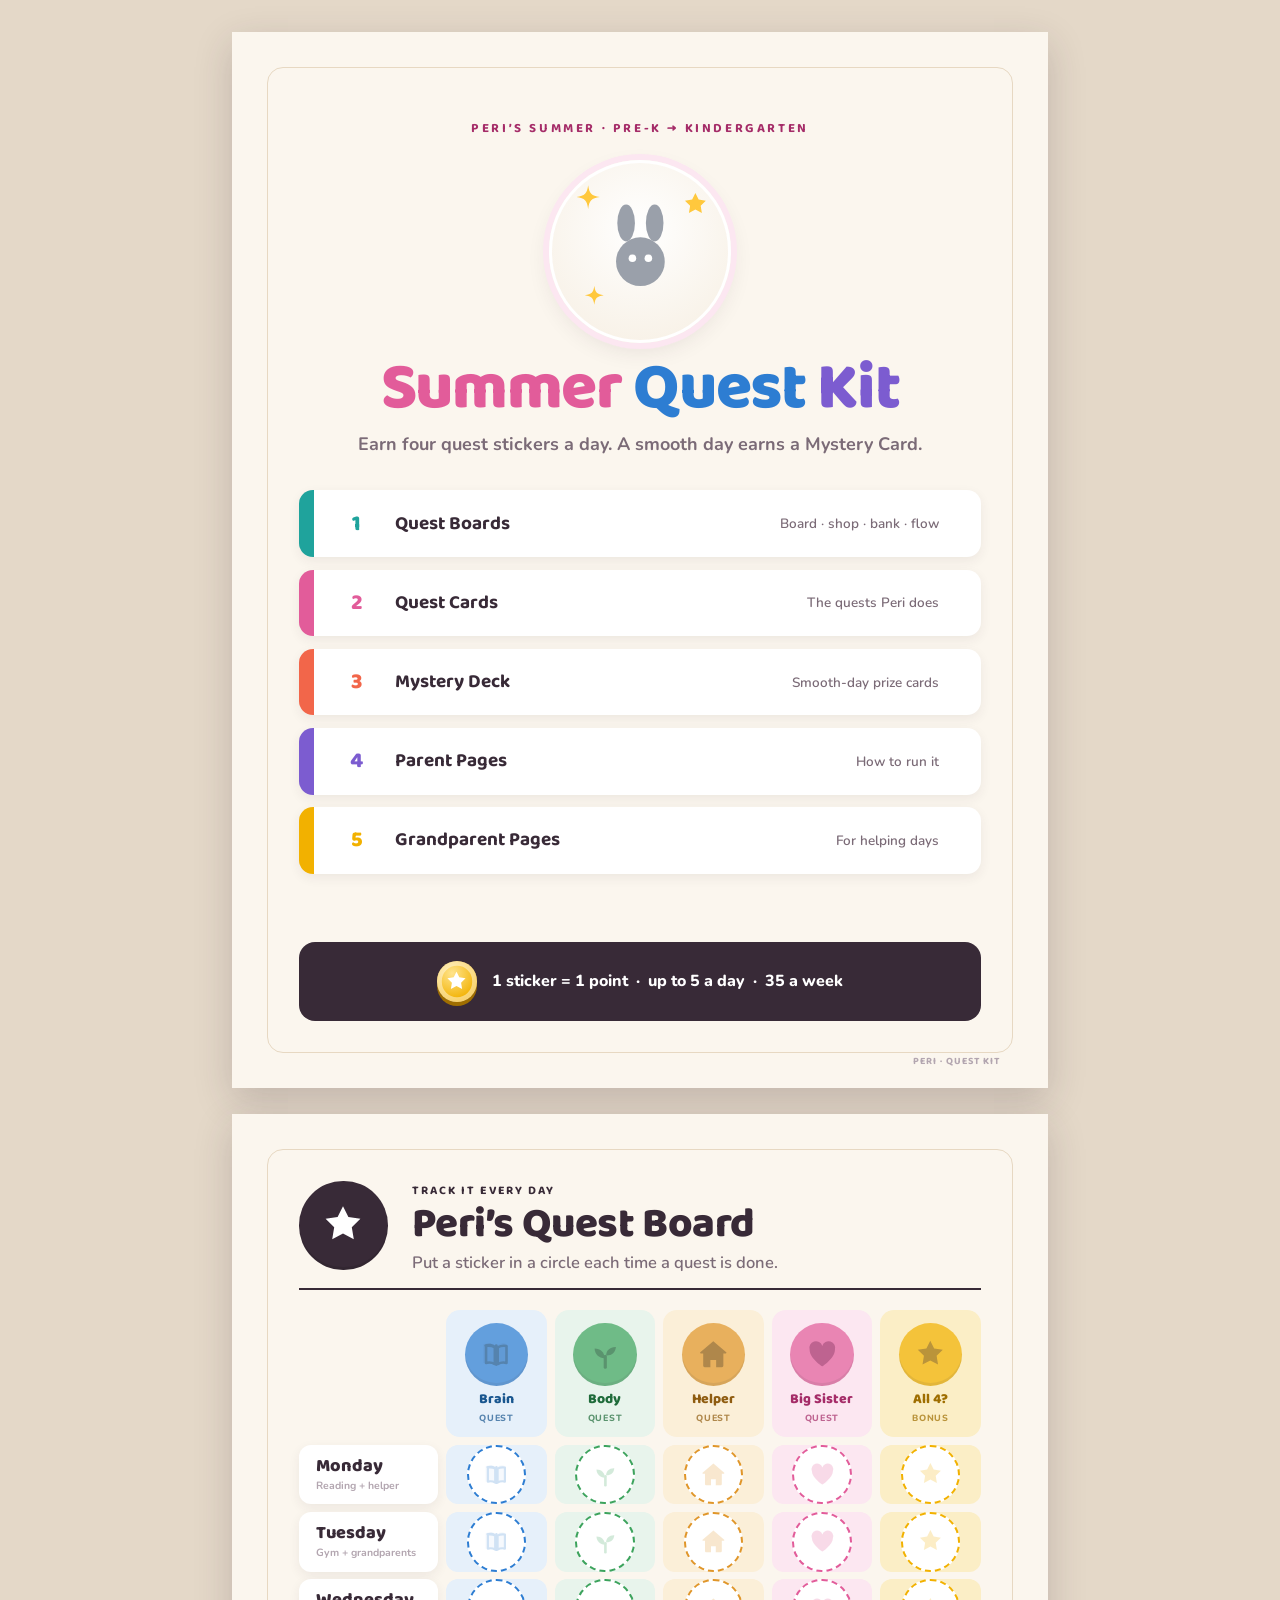
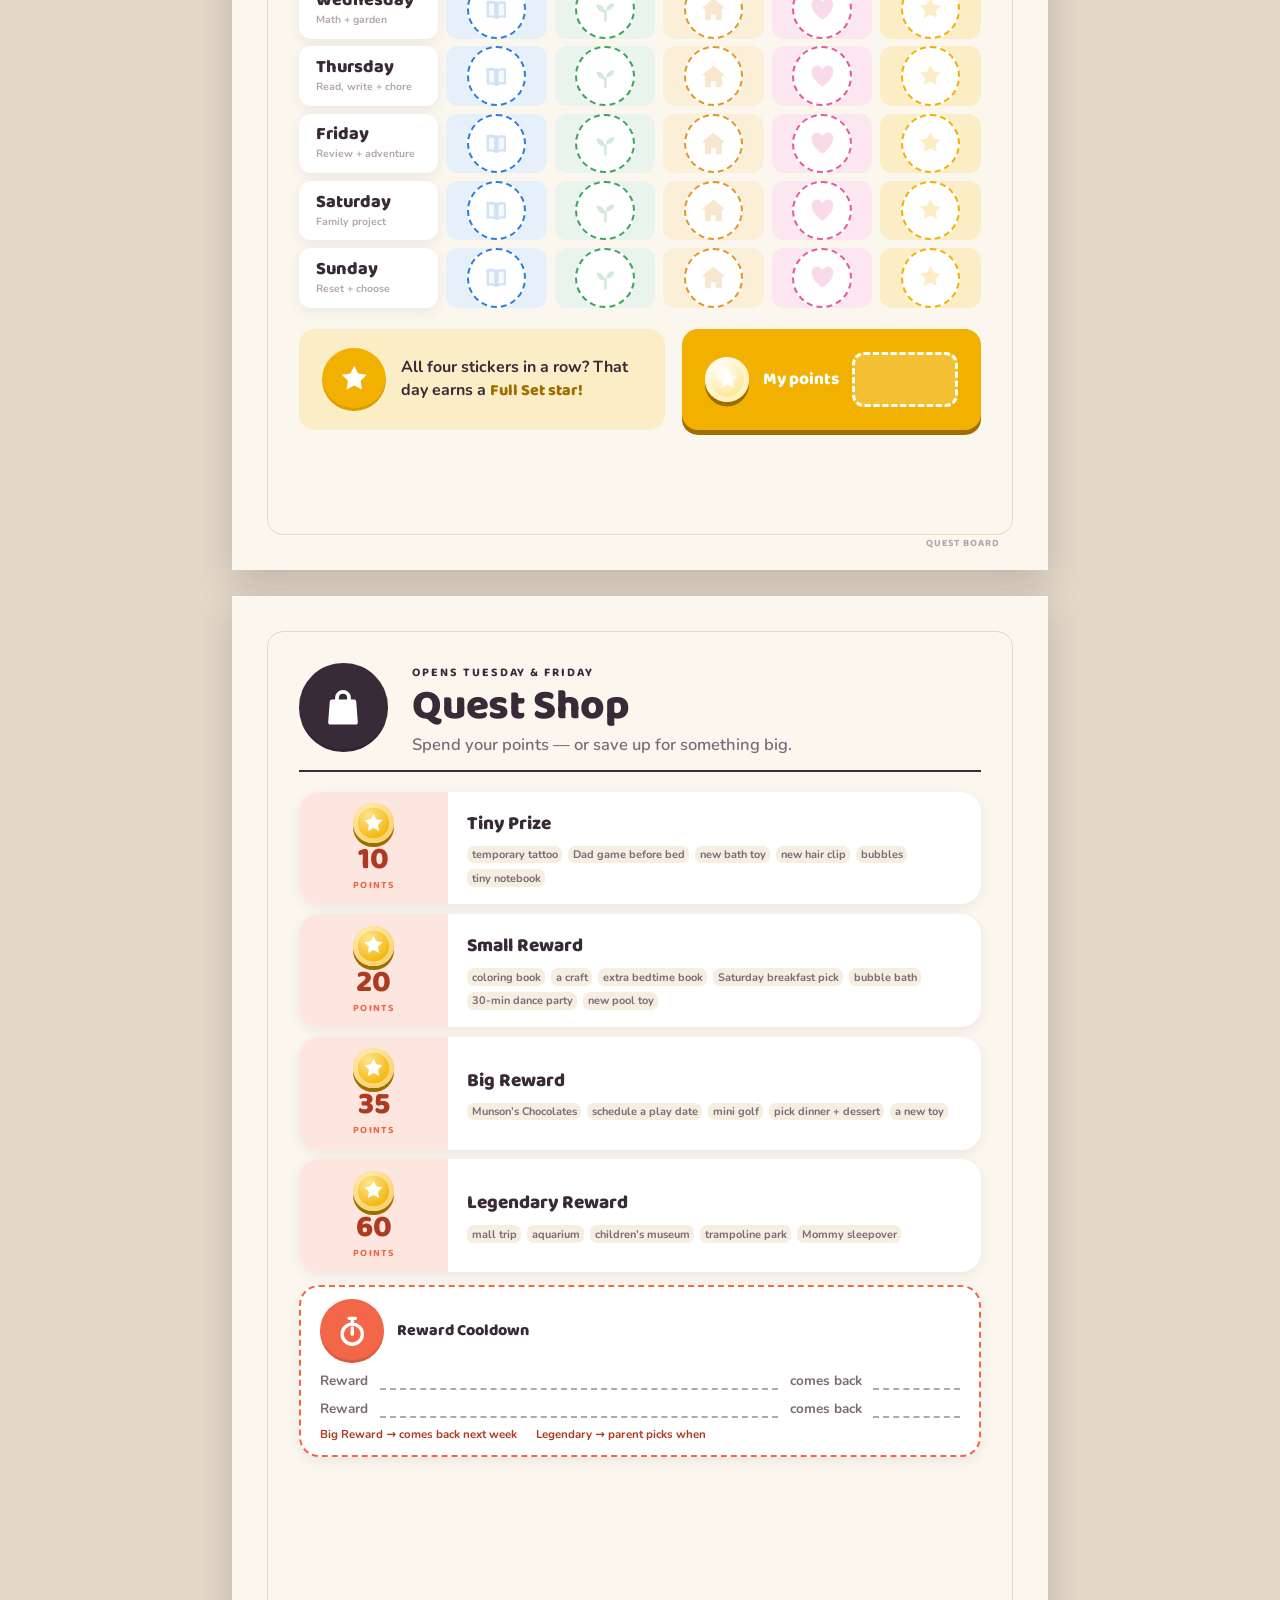
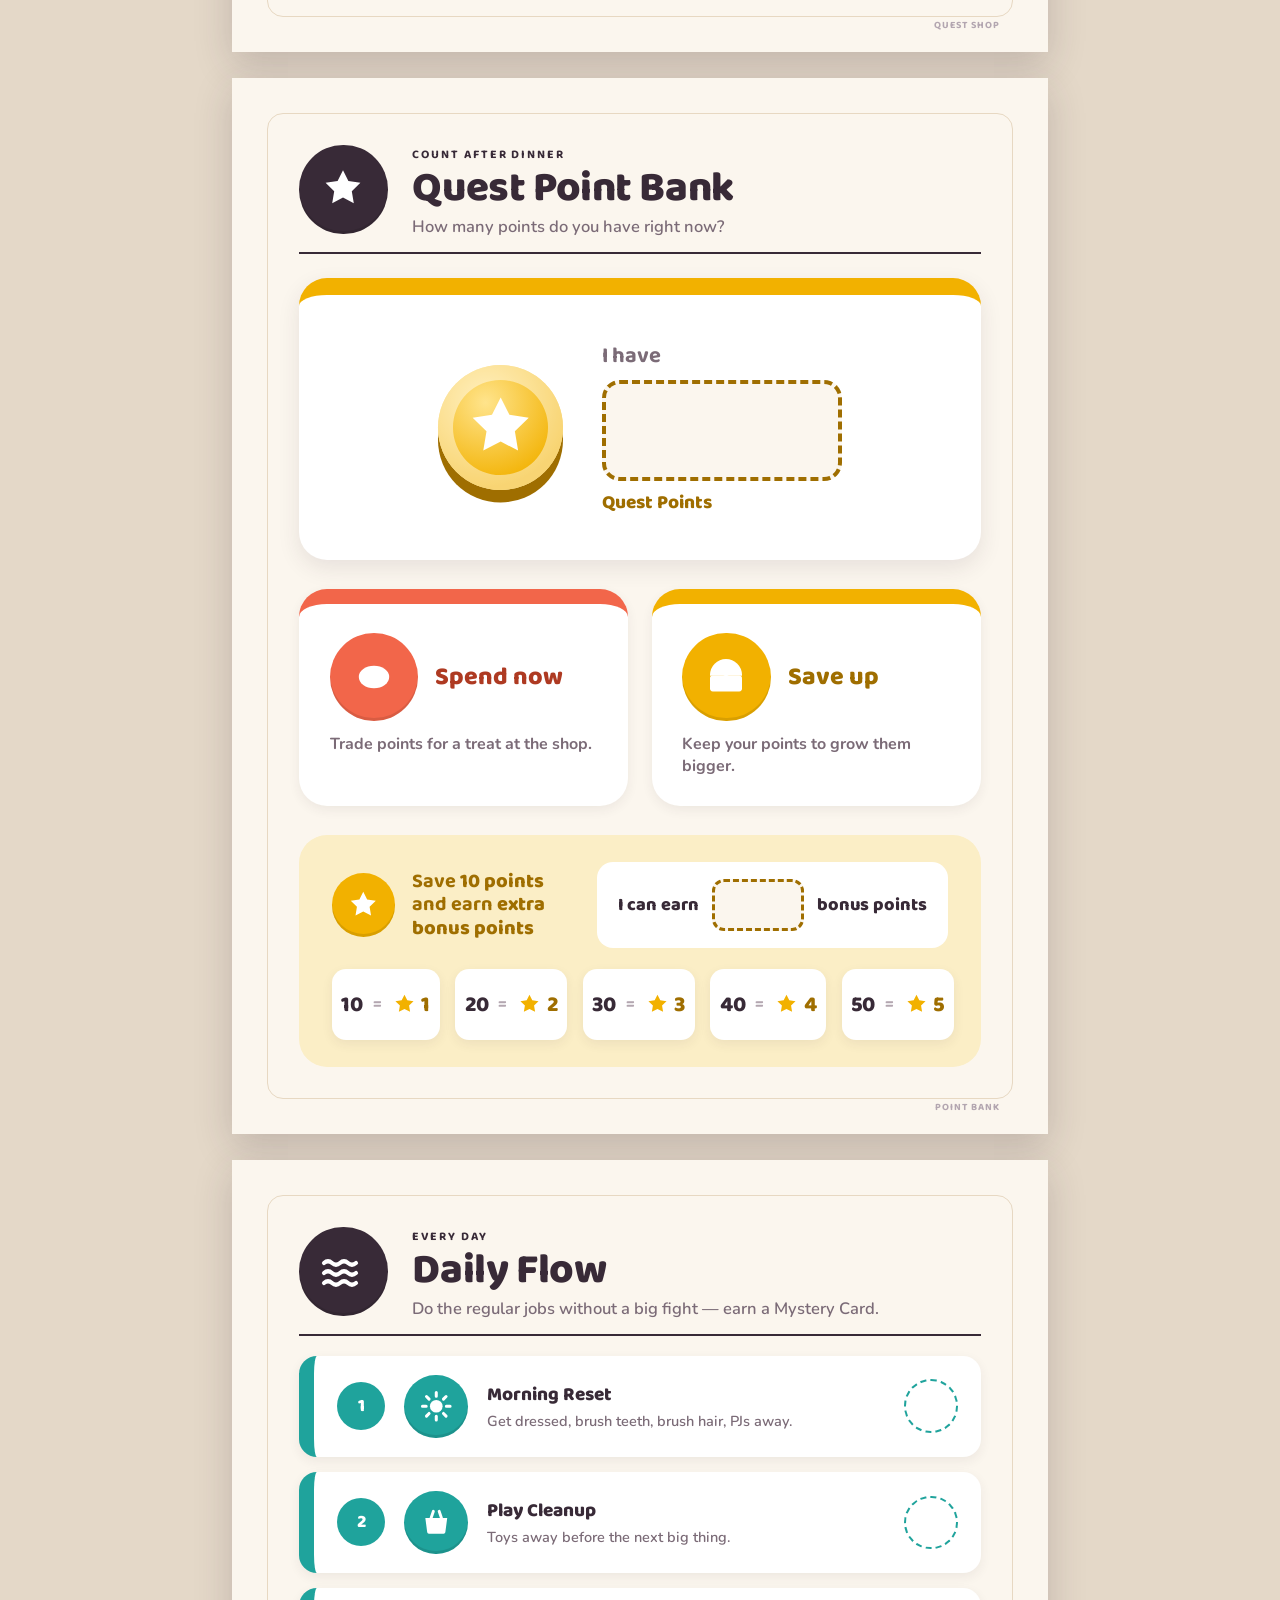
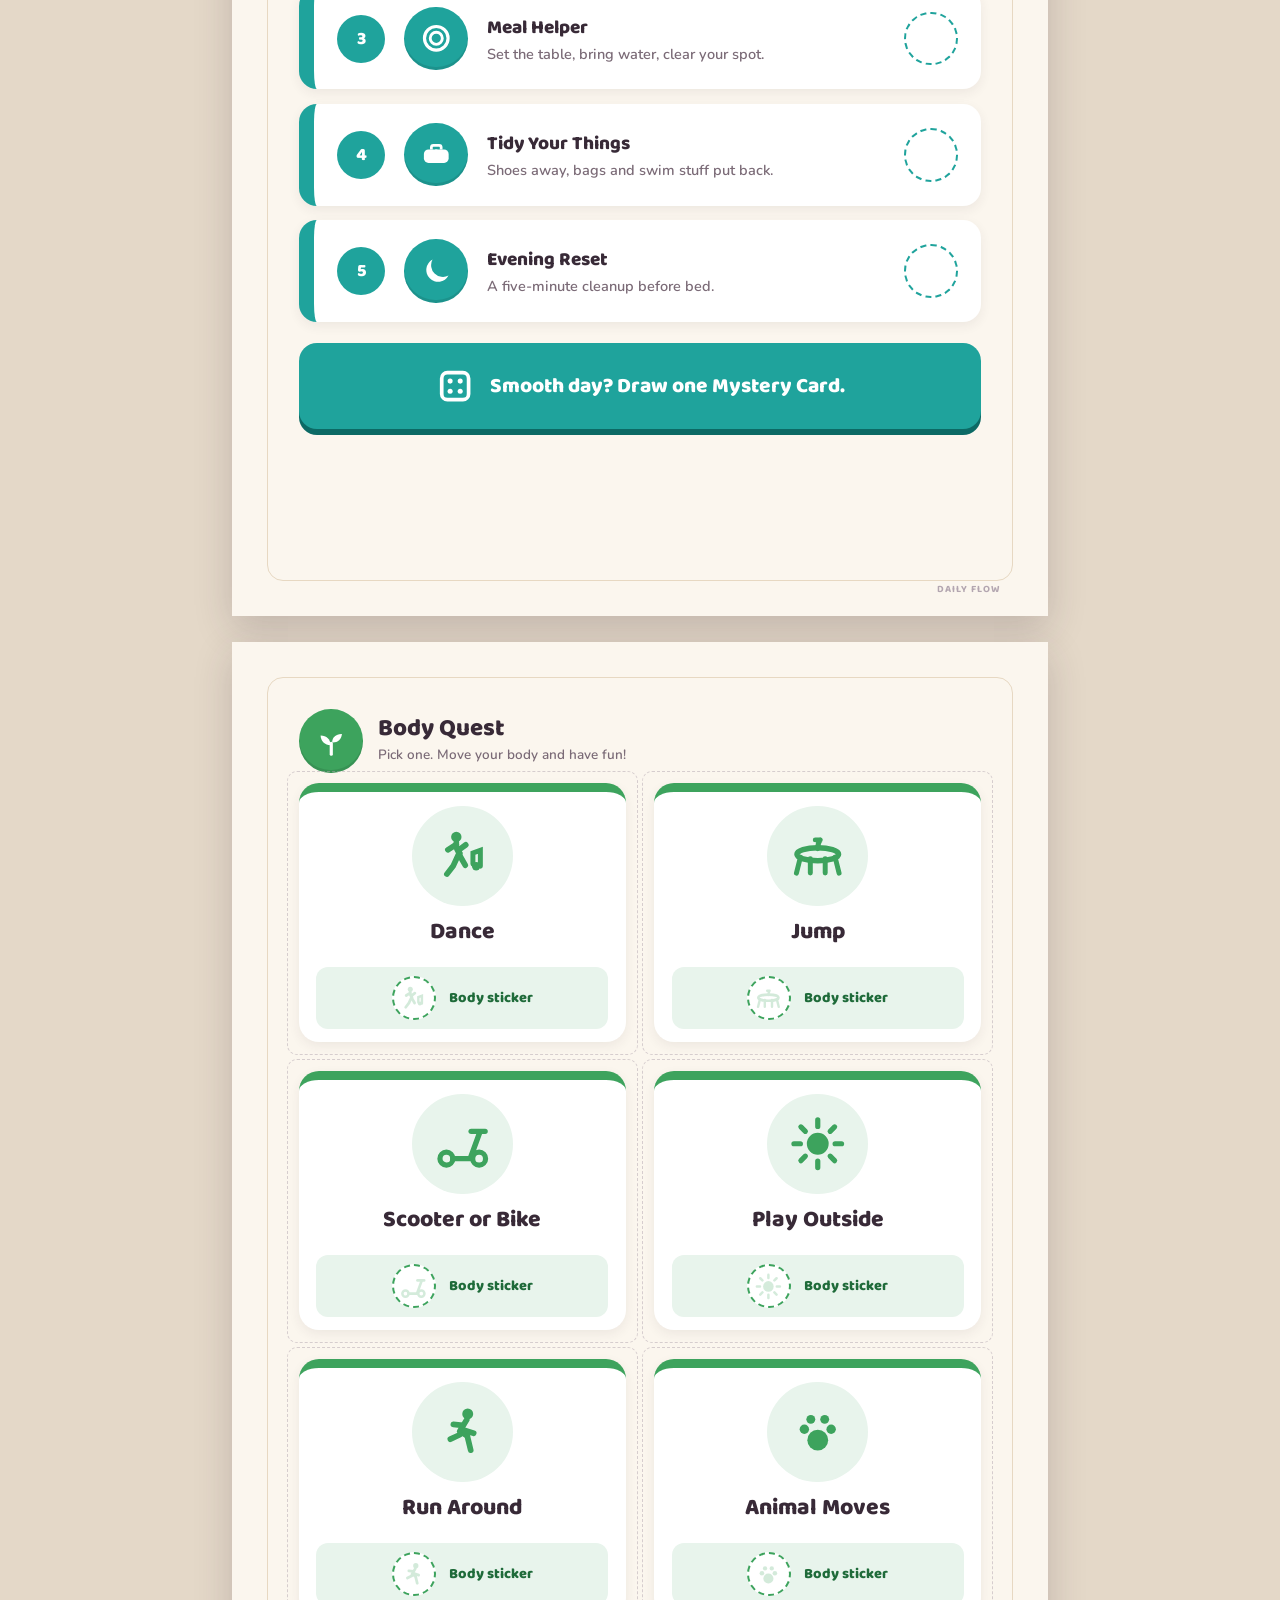
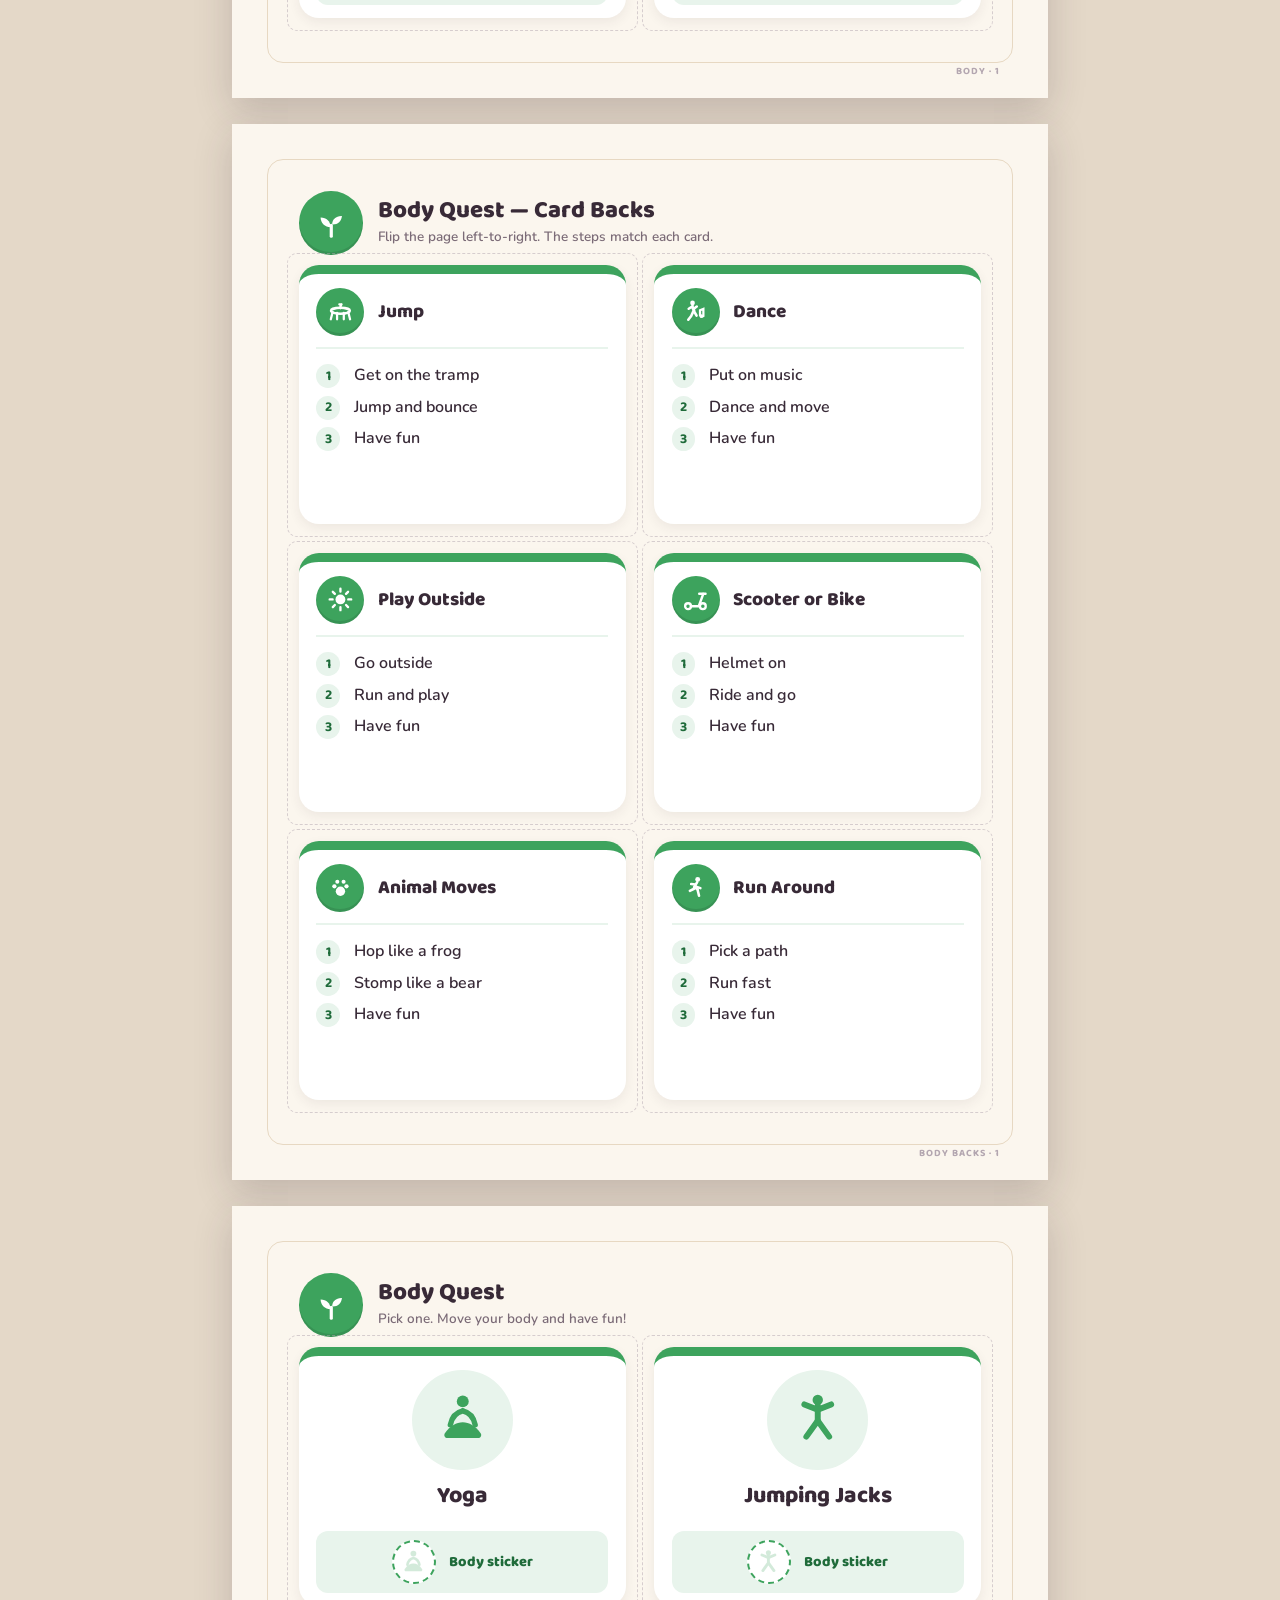
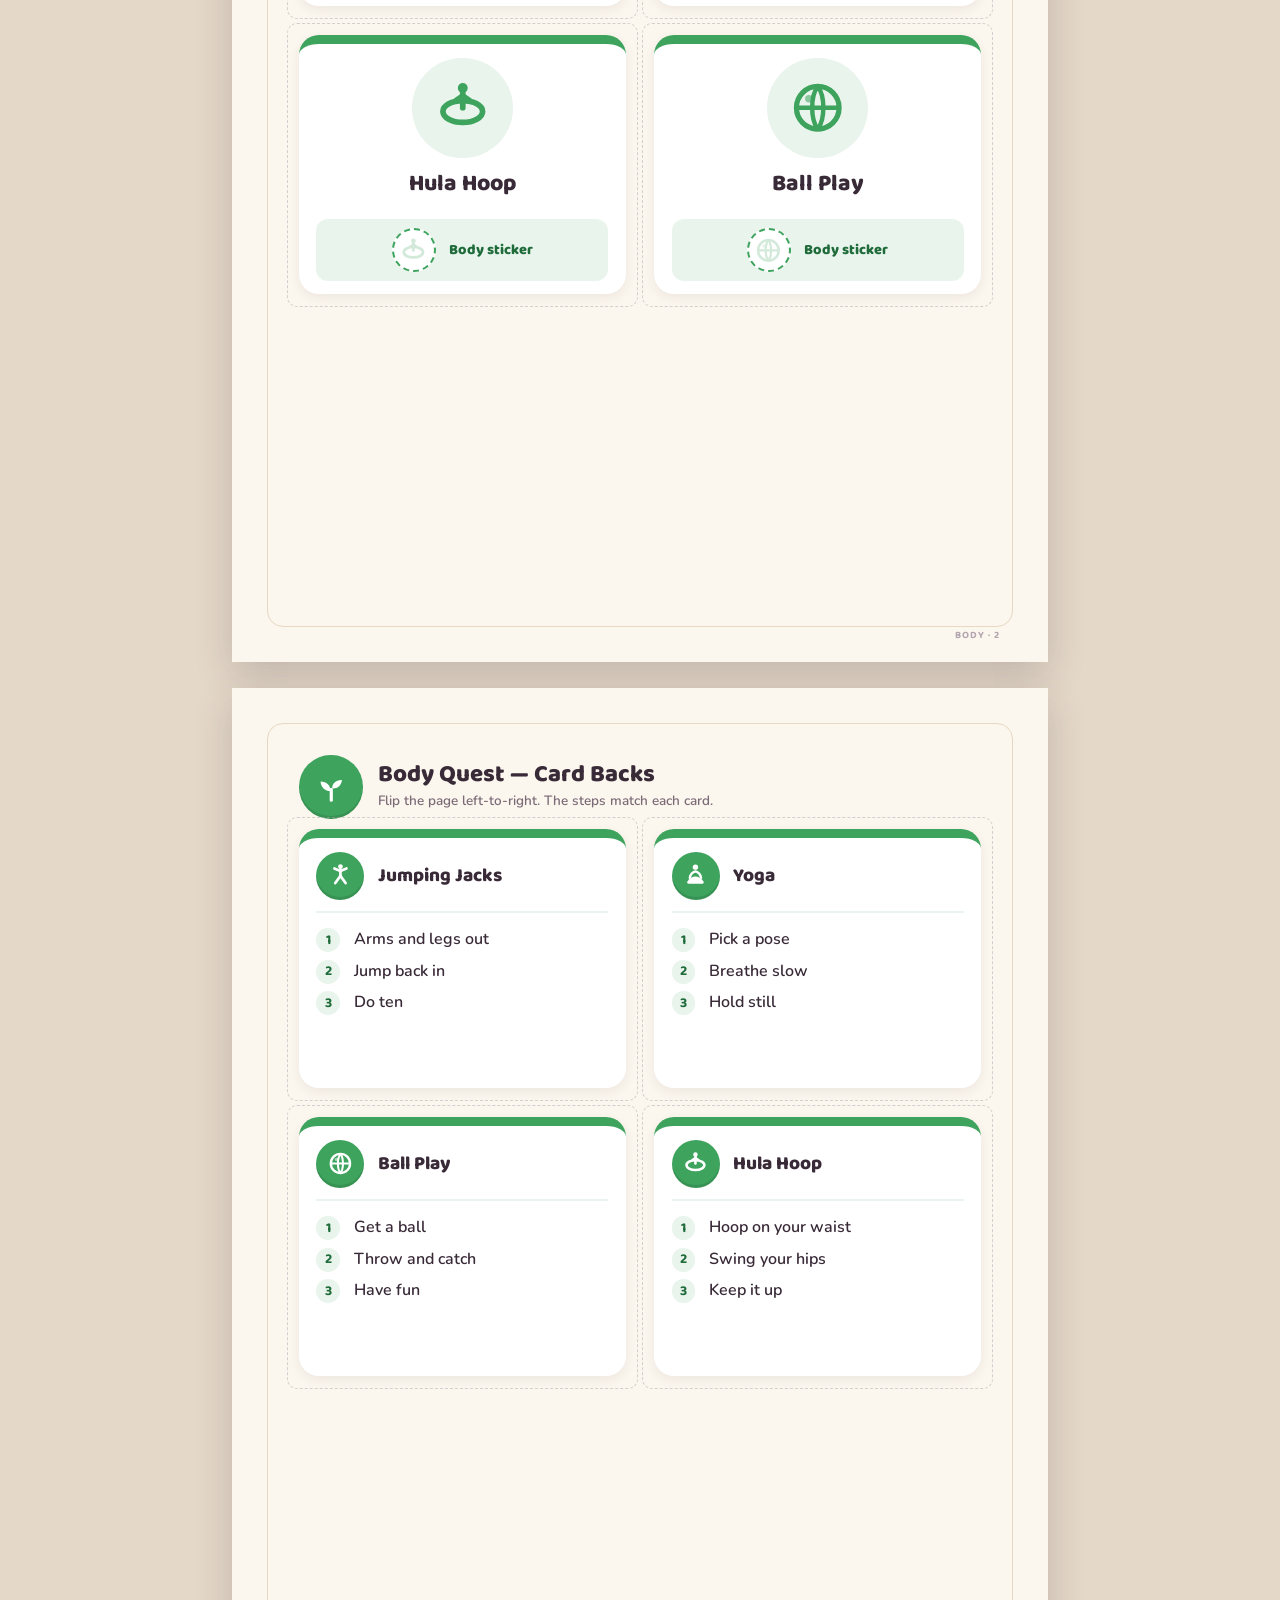
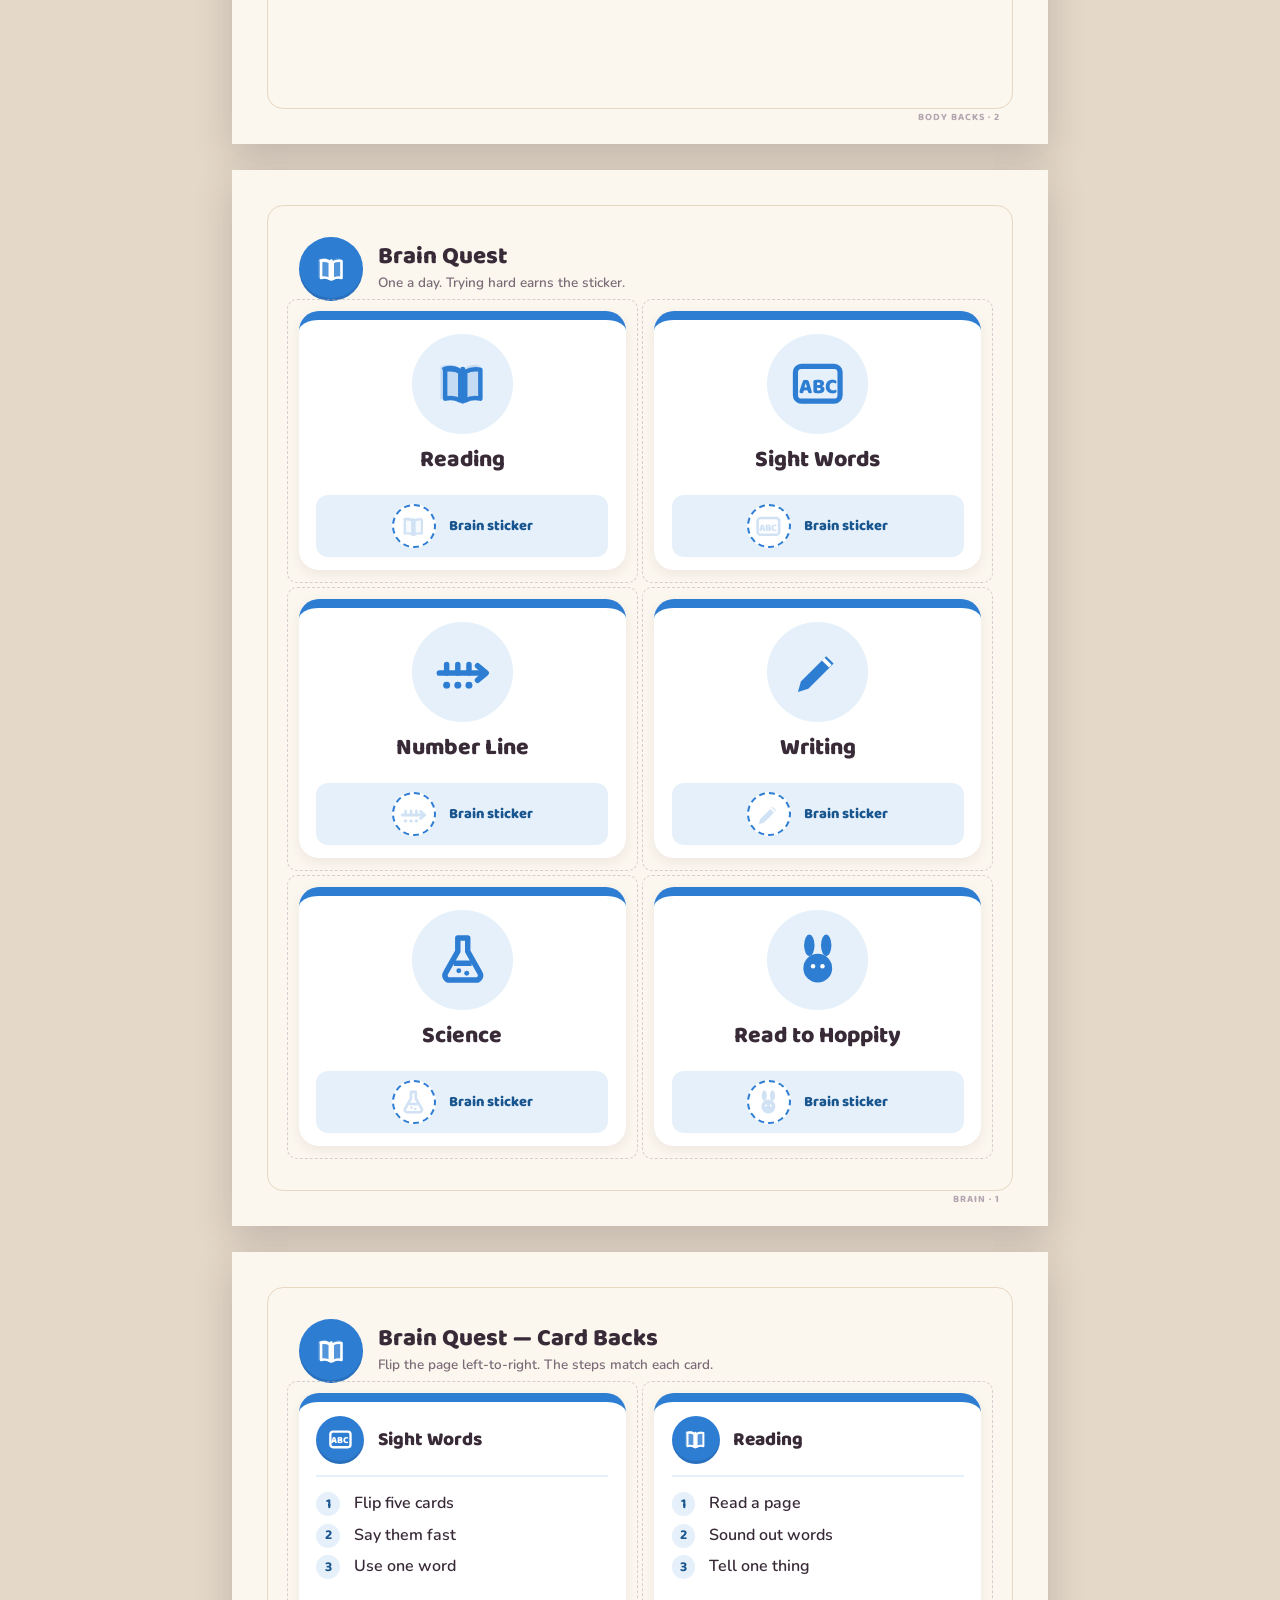
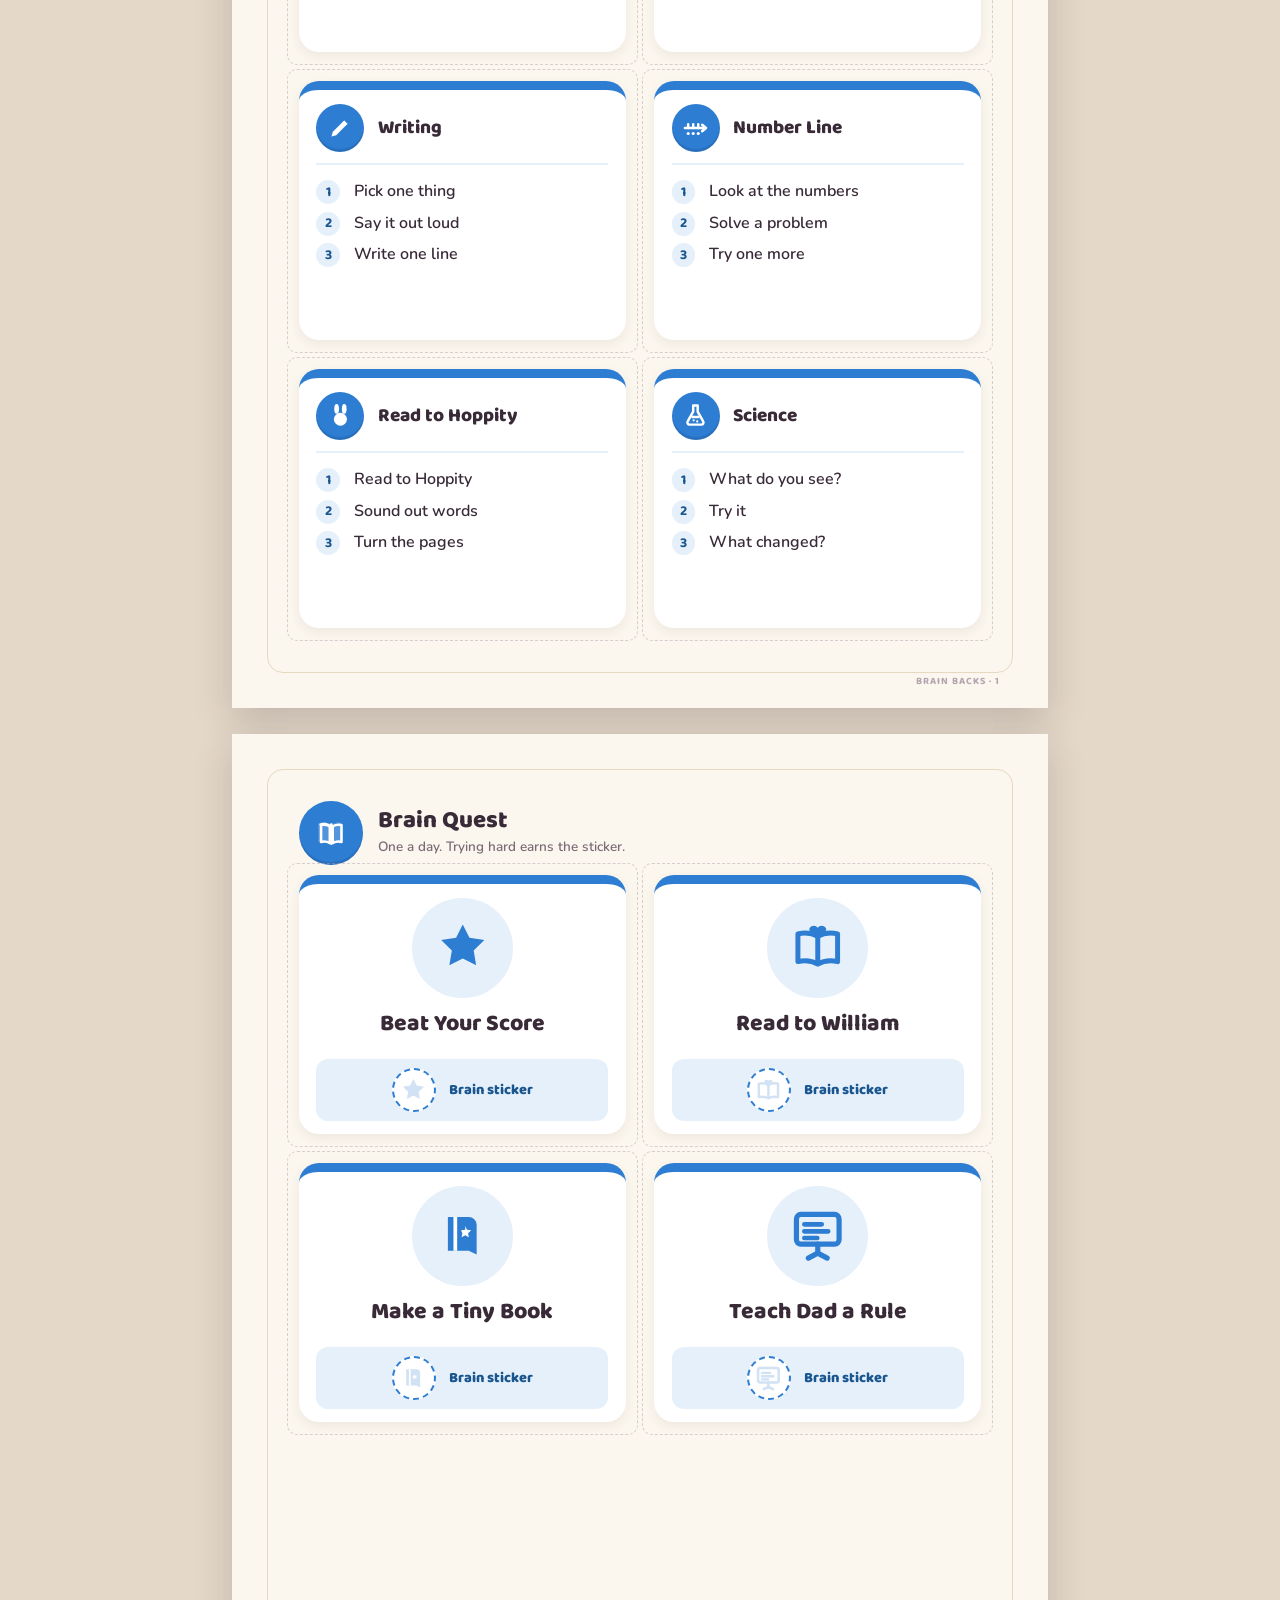
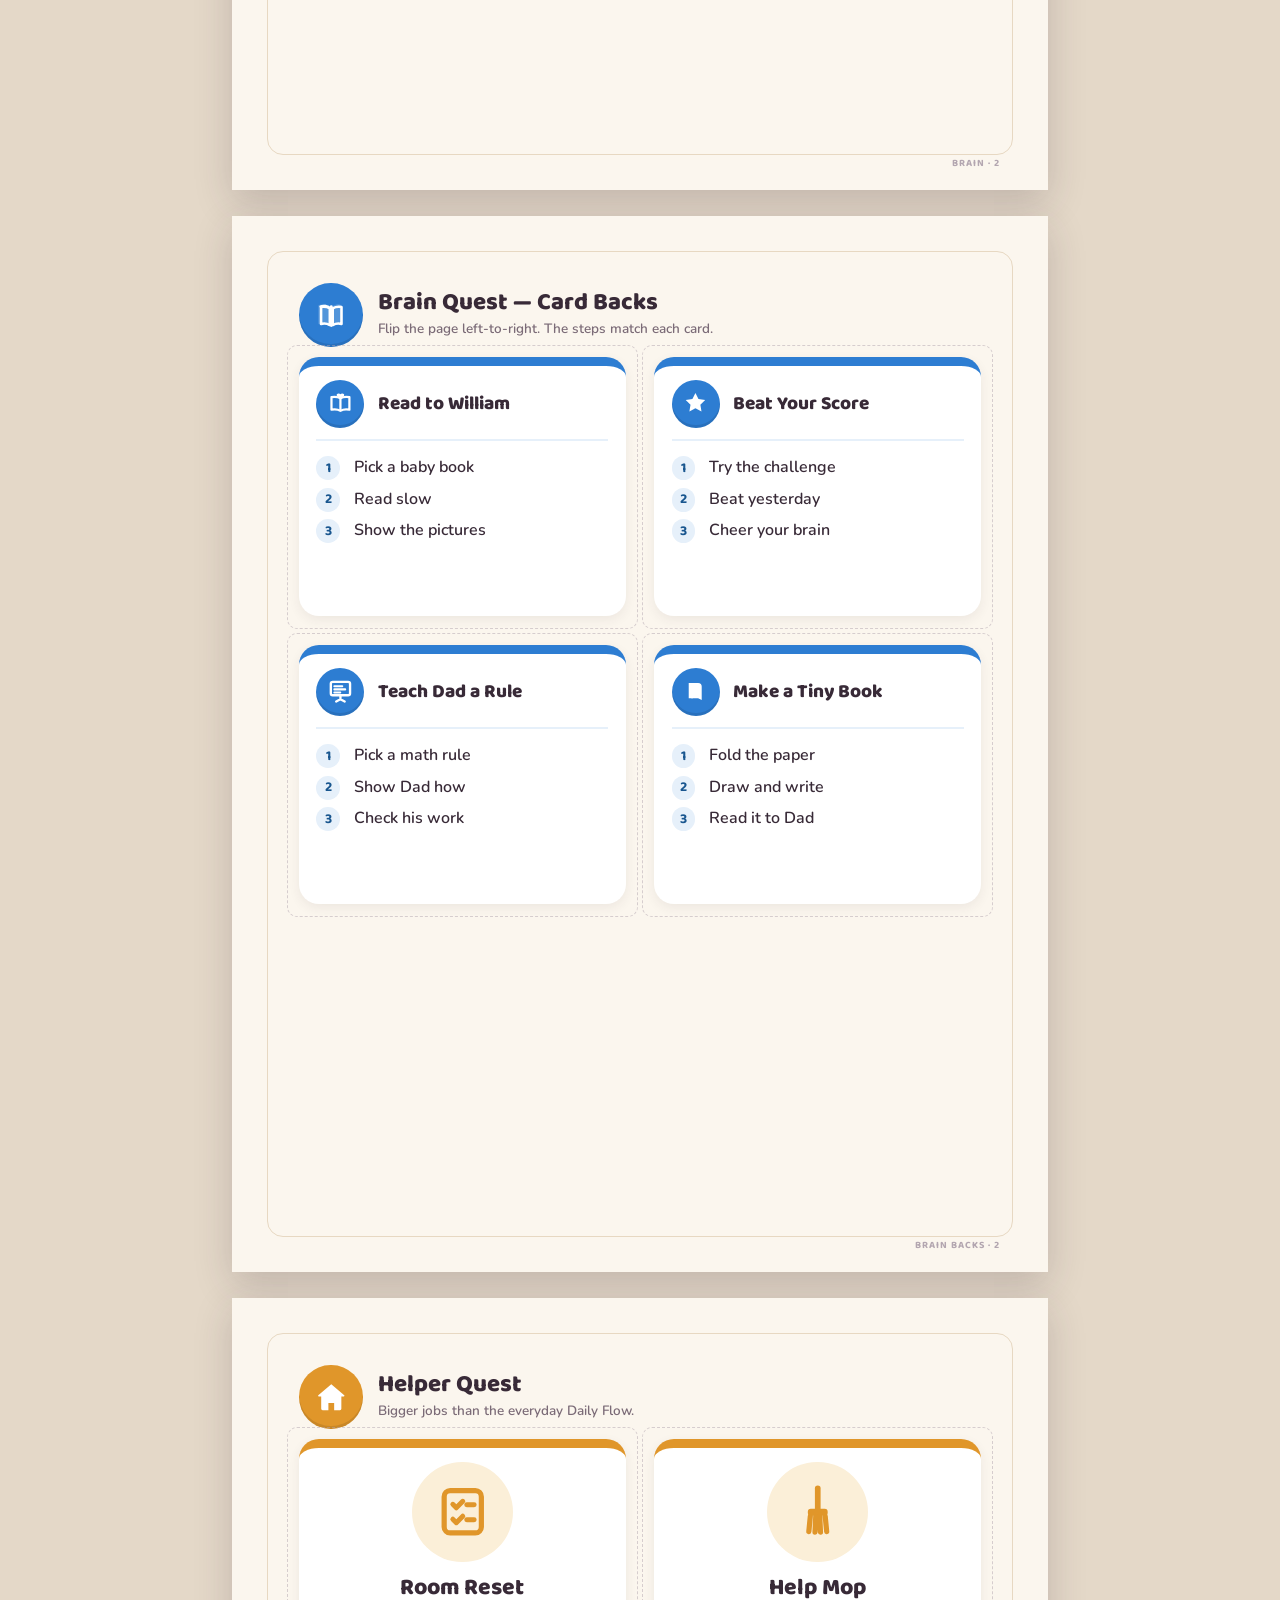
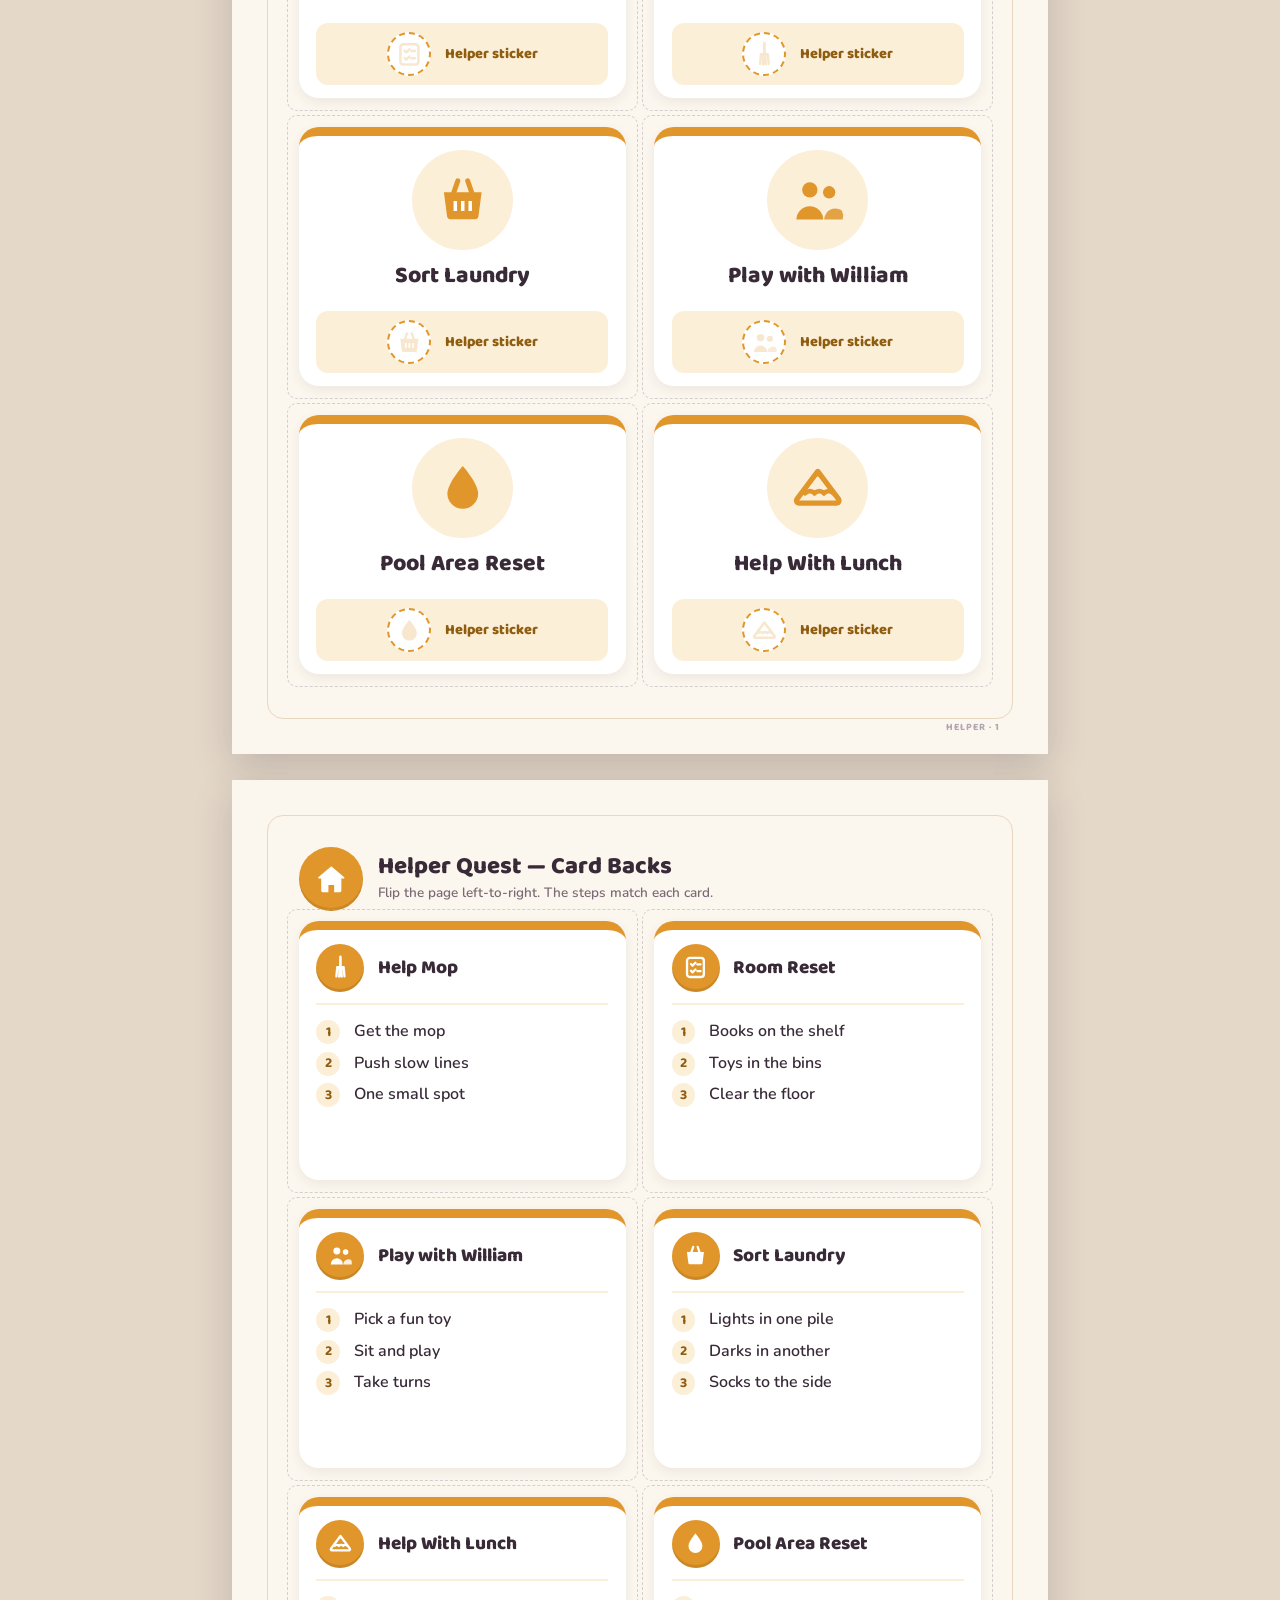
==== commit 47d3f7ab: "Add files via upload" ====
--- a/Peri's Quest Kit.html
+++ b/Peri's Quest Kit.html
@@ -5,163 +5,12 @@
 <meta name="viewport" content="width=device-width, initial-scale=1">
 <title>Peri's Summer Quest Kit</title>
 <link rel="stylesheet" href="quest-kit.css">
-<style>
-.medallion{display:inline-flex;align-items:center;justify-content:center;border-radius:18px;background:var(--c-soft);color:var(--c);flex:none;box-shadow:inset 0 0 0 2px #fff;}
-.medallion .i{font-size:.5in;}
-.medallion--sm{width:.62in;height:.62in;border-radius:14px;}
-.medallion--sm .i{font-size:.36in;}
-.medallion--med{width:.84in;height:.84in;border-radius:18px;}
-.medallion--med .i{font-size:.5in;}
-.medallion--lg{width:1.2in;height:1.2in;border-radius:24px;}
-.medallion--lg .i{font-size:.72in;}
-
-.dcard{height:100%;}
-.dcard__head{display:flex;align-items:center;gap:.16in;}
-.dcard .steps{margin-top:.04in;}
-.parent-flag{display:inline-flex;align-items:center;gap:.08in;align-self:flex-start;font-family:var(--arcade);font-size:7px;letter-spacing:.06em;color:var(--ink-faint);background:#fff;border-radius:999px;padding:.06in .14in;text-transform:uppercase;}
-.parent-flag .i{font-size:12px;}
-
-.hero{flex-direction:row;align-items:stretch;height:100%;}
-.hero__rail{flex:none;width:1.8in;background:var(--c-soft);display:flex;align-items:center;justify-content:center;}
-.hero__rail .medallion .i{font-size:.72in;}
-.hero__body{padding:.3in .34in;display:flex;flex-direction:column;gap:.14in;flex:1;justify-content:center;}
-.hero__title{font-size:30px;}
-.bonus-list{list-style:none;margin:0;padding:0;display:flex;flex-direction:column;gap:.12in;}
-.bonus-list li{display:flex;align-items:center;gap:.16in;font-size:18px;font-weight:500;background:var(--c-soft);border-radius:14px;padding:.14in .18in;}
-.bonus-list .or{font-family:var(--arcade);font-size:10px;color:var(--c-ink);background:#fff;border-radius:9px;min-width:.46in;height:.46in;display:inline-flex;align-items:center;justify-content:center;flex:none;}
-.bonus-list .or .i{font-size:20px;color:var(--c);}
-.bigfill{display:flex;align-items:center;gap:.16in;font-weight:600;}
-.bigfill .box{flex:1;border:3px dashed var(--c);border-radius:16px;background:#fff;}
-.notfor{display:flex;align-items:center;gap:.1in;flex-wrap:wrap;font-size:13.5px;font-weight:600;color:var(--ink-soft);}
-.notfor .p{background:#F1E3EA;border-radius:999px;padding:.08in .16in;}
-
-.cover-head{display:flex;flex-direction:column;align-items:center;text-align:center;gap:.04in;margin-top:.1in;}
-.cover-title{font-weight:700;font-size:58px;line-height:1.0;letter-spacing:-.015em;white-space:nowrap;}
-.cover-title .pink{color:var(--sister);} .cover-title .pur{color:var(--parent);} .cover-title .blue{color:var(--brain);}
-.cover-bunny{display:flex;align-items:center;justify-content:center;gap:.18in;font-size:.5in;margin:.04in 0;}
-.cover-bunny .b{color:#9aa0aa;} .cover-bunny .s{color:var(--star);font-size:.32in;}
-.qlegend{display:grid;grid-template-columns:1fr 1fr;gap:.18in;margin-top:.18in;}
-.qlegend .ql{display:flex;align-items:center;gap:.18in;background:#fff;border-radius:20px;padding:.2in .22in;box-shadow:var(--shadow-soft);border-left:.14in solid var(--c);}
-.qlegend .ql b{font-size:22px;font-weight:600;display:block;}
-.qlegend .ql span{font-size:13.5px;color:var(--ink-soft);}
-.rules{display:grid;grid-template-columns:1fr 1fr;gap:.16in;margin-top:.2in;}
-.rule{display:flex;align-items:center;gap:.16in;background:var(--paper-2);border-radius:16px;padding:.18in .2in;font-weight:500;font-size:16.5px;}
-.rule .n{flex:none;width:.46in;height:.46in;border-radius:50%;background:var(--parent);color:#fff;font-family:var(--arcade);font-size:12px;display:flex;align-items:center;justify-content:center;}
-.support-legend{display:flex;gap:.18in;margin-top:.2in;justify-content:center;flex-wrap:wrap;}
-.support-legend .s{display:inline-flex;align-items:center;gap:.12in;font-size:15px;font-weight:500;color:var(--c-ink);background:var(--c-soft);border-radius:999px;padding:.14in .22in;}
-.support-legend .s .i{font-size:1.3em;color:var(--c);}
-.currency{margin-top:auto;display:flex;align-items:center;justify-content:center;gap:.18in;background:var(--ink);color:#fff;border-radius:22px;padding:.24in;font-size:20px;font-weight:600;}
-.currency .coin{font-size:.5in;}
-
-.qboard{display:grid;grid-template-columns:1.2fr repeat(4,1fr) .82fr;grid-auto-rows:1fr;gap:.08in;flex:1;margin-top:.22in;}
-.qb-h{display:flex;flex-direction:column;align-items:center;justify-content:center;gap:.03in;border-radius:14px;padding:.08in .04in;text-align:center;background:var(--c-soft);color:var(--c-ink);}
-.qb-h .i{font-size:.32in;color:var(--c);}
-.qb-h b{font-size:15px;font-weight:600;line-height:1.05;}
-.qb-h span{font-size:9px;color:var(--c-ink);opacity:.75;text-transform:uppercase;letter-spacing:.05em;}
-.qb-corner{background:transparent;}
-.qb-day{display:flex;flex-direction:column;justify-content:center;padding-left:.16in;font-weight:600;font-size:17px;background:#fff;border-radius:12px;box-shadow:var(--shadow-soft);}
-.qb-day small{font-size:10.5px;color:var(--ink-faint);font-weight:500;}
-.qb-cell{display:flex;align-items:center;justify-content:center;background:#fff;border-radius:12px;}
-.qb-cell.alt{background:var(--c-soft);}
-.qb-bonus{display:flex;align-items:center;justify-content:center;background:var(--shop-soft);border-radius:12px;}
-.qb-bonus .slot{border-color:var(--shop);color:var(--shop);}
-.qb-foot{display:flex;align-items:center;gap:.18in;margin-top:.2in;}
-.qb-note{display:flex;align-items:center;gap:.14in;background:var(--shop-soft);color:var(--shop-ink);border-radius:18px;padding:.18in .24in;font-weight:600;font-size:16.5px;flex:1;}
-.qb-note .i{font-size:.34in;color:var(--shop);flex:none;}
-.coin-note{display:flex;align-items:center;gap:.12in;font-weight:600;font-size:15px;color:var(--gold-ink);background:#FCEFC6;border-radius:999px;padding:.16in .22in;flex:none;}
-.coin-note .coin{font-size:.32in;}
-
-.shoplist{display:flex;flex-direction:column;gap:.15in;flex:1;margin-top:.2in;}
-.tier{--c:var(--shop);display:grid;grid-template-columns:1.2in 1fr auto;gap:.24in;align-items:center;background:#fff;border-radius:var(--r);padding:.22in .3in;box-shadow:var(--shadow-soft);border-left:.16in solid var(--shop);}
-.tier__cost{display:flex;flex-direction:column;align-items:center;gap:.03in;}
-.tier__coin{width:.7in;height:.7in;font-size:.38in;}
-.tier__cost .lv{font-family:var(--arcade);font-size:8px;color:var(--shop-ink);}
-.tier__cost b{font-family:var(--arcade);font-size:14px;color:var(--gold-ink);}
-.tier__main h3{margin:0;font-size:24px;font-weight:700;}
-.tier__ex{margin:.05in 0 0;font-size:14.5px;color:var(--ink-soft);line-height:1.35;}
-.tier__ic{color:var(--shop);font-size:.62in;opacity:.92;}
-.shop-foot{display:grid;grid-template-columns:1fr 1fr;gap:.16in;margin-top:.2in;}
-.shop-foot .sf{display:flex;gap:.16in;align-items:flex-start;background:var(--c-soft);border-radius:18px;padding:.2in;}
-.shop-foot .sf .i{font-size:.4in;color:var(--c);flex:none;}
-.shop-foot .sf b{font-size:16px;display:block;color:var(--c-ink);}
-.shop-foot .sf span{font-size:13.5px;color:var(--ink-soft);line-height:1.3;}
-
-.tcard{height:100%;}
-.tcard .rar{display:flex;gap:2px;color:var(--star);font-size:15px;}
-.tcard .tcost{display:flex;align-items:center;gap:.12in;margin-top:auto;}
-.tcard .tcost .coin{font-size:.42in;}
-.tcard .tcost b{font-family:var(--arcade);font-size:12px;color:var(--gold-ink);}
-.tcard ul{list-style:none;margin:.04in 0 0;padding:0;display:flex;flex-direction:column;gap:.08in;}
-.tcard ul li{display:flex;gap:.12in;align-items:center;font-size:15px;}
-.tcard ul li::before{content:"";width:.13in;height:.13in;border-radius:50%;background:var(--shop);flex:none;}
-
-.mcard{aspect-ratio:2.5/3.5;border-radius:18px;background:#fff;box-shadow:var(--shadow-soft);border:2.5px solid var(--shop-soft);display:flex;flex-direction:column;align-items:center;justify-content:center;text-align:center;padding:.14in;gap:.12in;}
-.mcard .medallion{width:.84in;height:.84in;}
-.mcard .medallion .i{font-size:.5in;}
-.mcard b{font-size:16px;font-weight:600;line-height:1.15;}
-.mcard .tag{font-family:var(--arcade);font-size:6.5px;color:var(--shop);letter-spacing:.08em;}
-.mback{aspect-ratio:2.5/3.5;border-radius:18px;display:flex;flex-direction:column;align-items:center;justify-content:center;gap:.08in;color:#fff;background:repeating-linear-gradient(45deg,var(--shop),var(--shop) 13px,#e3582f 13px,#e3582f 26px);border:3px solid #fff;box-shadow:var(--shadow-soft);}
-.mback .q{font-family:var(--arcade);font-size:24px;text-shadow:0 3px 0 rgba(0,0,0,.18);}
-.mback small{font-family:var(--arcade);font-size:6.5px;letter-spacing:.1em;}
-.mback .medallion{background:#fff;color:var(--shop);width:.8in;height:.8in;box-shadow:none;}
-.mback .medallion .i{font-size:.46in;}
-
-.signcard{height:100%;align-items:center;text-align:center;justify-content:center;gap:.14in;padding:.34in .26in;display:flex;flex-direction:column;}
-.signcard .medallion{width:1.1in;height:1.1in;}
-.signcard .medallion .i{font-size:.66in;}
-.signcard h3{margin:0;font-size:26px;font-weight:700;}
-.signcard p{margin:0;font-size:16px;color:var(--ink-soft);line-height:1.35;}
-
-.wk-grid{display:grid;grid-template-columns:1fr 1fr;gap:.18in;flex:1;margin-top:.22in;}
-.wk-field{background:#fff;border-radius:20px;box-shadow:var(--shadow-soft);padding:.22in .24in;display:flex;flex-direction:column;gap:.1in;}
-.wk-field .lbl{display:flex;align-items:center;gap:.12in;font-weight:600;font-size:17px;}
-.wk-field .lbl .i{color:var(--c);font-size:.32in;}
-.wk-field .write{flex:1;min-height:.62in;border:2.5px dashed var(--line);border-radius:14px;background:var(--paper);}
-.wk-nums{display:flex;gap:.16in;}
-.wk-nums .n{flex:1;text-align:center;border-radius:14px;padding:.14in .06in;}
-.wk-nums .n .box{height:.62in;border:2.5px dashed var(--c);border-radius:12px;background:#fff;margin-top:.08in;}
-.wk-nums .n small{font-family:var(--arcade);font-size:9px;font-weight:600;color:var(--c-ink);}
-.wk-span{grid-column:1 / -1;}
-
-.pagehead{display:flex;align-items:flex-start;gap:.24in;}
-.pagehead>div{min-width:0;}
-.pagehead .medallion{width:1in;height:1in;}
-.pagehead .medallion .i{font-size:.6in;}
-.pagehead .kicker{margin-bottom:.04in;}
-
-.two{display:grid;grid-template-columns:1fr 1fr;gap:.22in;flex:1;margin-top:.24in;}
-.col{display:flex;flex-direction:column;gap:.16in;}
-.block{background:#fff;border-radius:20px;box-shadow:var(--shadow-soft);padding:.24in;}
-.block h4{margin:0 0 .14in;font-size:18px;font-weight:700;display:flex;align-items:center;gap:.12in;}
-.block h4 .i{color:var(--c);font-size:1.3em;}
-.flow{list-style:none;margin:0;padding:0;display:flex;flex-direction:column;gap:.13in;}
-.flow li{display:flex;align-items:center;gap:.14in;font-size:16.5px;font-weight:500;}
-.ruleblock{background:var(--parent-soft);border-radius:16px;padding:.16in .2in;font-size:15px;color:var(--parent-ink);font-weight:500;line-height:1.32;}
-.ruleblock b{font-weight:700;}
-
-.bank-big{display:flex;align-items:center;justify-content:center;gap:.28in;background:#fff;border-radius:28px;box-shadow:var(--shadow-card);padding:.5in;margin-top:.3in;}
-.bank-big .coin{font-size:1.4in;}
-.bank-big .txt{font-size:34px;font-weight:700;display:flex;align-items:center;gap:.16in;}
-.bank-big .box{width:2in;height:1.2in;border:4px dashed var(--gold);border-radius:22px;background:var(--paper);}
-.bank-choices{display:grid;grid-template-columns:repeat(3,1fr);gap:.18in;margin-top:.3in;}
-.bank-choice{background:var(--c-soft);border-radius:22px;padding:.3in .2in;text-align:center;display:flex;flex-direction:column;align-items:center;gap:.12in;}
-.bank-choice .medallion{width:1in;height:1in;}
-.bank-choice .medallion .i{font-size:.58in;}
-.bank-choice b{font-size:20px;}
-.bank-choice span{font-size:13.5px;color:var(--ink-soft);line-height:1.3;}
-.dryerase{margin-top:auto;text-align:center;font-size:15px;background:var(--reset-soft);color:var(--reset-ink);border-radius:999px;padding:.18in;font-weight:600;}
-
-.tipcard{height:100%;background:var(--paper-2);box-shadow:none;border:2.5px dashed var(--line);}
-.tipcard .card__body{gap:.1in;}
-.tipcard p{margin:0;font-size:14.5px;line-height:1.4;color:var(--ink-soft);}
-.tipcard .steps li{font-size:15px;font-weight:500;}
-</style>
+<link rel="stylesheet" href="quest-pages.css">
 <template id="__bundler_thumbnail">
-<svg viewBox="0 0 100 100" xmlns="http://www.w3.org/2000/svg"><rect width="100" height="100" rx="16" fill="#FCEFF4"/><g transform="translate(50 52)" fill="#F3B100"><path d="M0 -22 6.5 -7 22 -5 10.5 6 13 22 0 14 -13 22 -10.5 6 -22 -5 -6.5 -7Z"/></g><g transform="translate(50 50)" fill="#E5559A"><circle cx="0" cy="6" r="9"/></g></svg>
+<svg viewBox="0 0 100 100" xmlns="http://www.w3.org/2000/svg"><rect width="100" height="100" rx="16" fill="#FBF6EE"/><g transform="translate(50 50)"><circle r="30" fill="#FCE7F1"/><g fill="#FFC83D"><path d="M-18 -10 -15 -4 -9 -3 -13 2 -12 8 -18 5 -24 8 -23 2 -27 -3 -21 -4Z"/></g><g fill="#9AA0AA" transform="translate(6 4)"><ellipse cx="-5" cy="-10" rx="3" ry="7"/><ellipse cx="5" cy="-10" rx="3" ry="7"/><circle cx="0" cy="4" r="9"/></g></g></svg>
 </template>
 </head>
 <body>
-
 <svg class="icon-sprite" aria-hidden="true">
 <symbol id="i-book" viewBox="0 0 24 24"><path d="M11 5.6C8.8 4.2 6.1 4 3.4 4.9 3.2 5 3 5.2 3 5.5v12.2c0 .4.4.7.8.5 2.3-.7 4.6-.5 6.5.7.4.3 1 .3 1.4 0 1.9-1.2 4.2-1.4 6.5-.7.4.1.8-.1.8-.5V5.5c0-.3-.2-.5-.4-.6C18 4 15.3 4.2 13 5.6 12.4 6 11.6 6 11 5.6Z" opacity=".18"/><path d="M12 6.1v13" fill="none" stroke="currentColor" stroke-width="2" stroke-linecap="round"/><path d="M3.6 5.4C6.2 4.4 9 4.6 11.2 6c.5.3.5 1 0 1.3v0c-2-1.1-4.3-1.3-6.5-.7-.5.1-1-.2-1-.7 0-.3.2-.6.5-.7Z"/><path d="M11 7.2v11.6c-1.9-1.1-4-1.3-6.1-.8V6.3c2.1-.4 4.3-.1 6.1.9Z" fill="none" stroke="currentColor" stroke-width="1.8" stroke-linejoin="round"/><path d="M13 7.2v11.6c1.9-1.1 4-1.3 6.1-.8V6.3c-2.1-.4-4.3-.1-6.1.9Z" fill="none" stroke="currentColor" stroke-width="1.8" stroke-linejoin="round"/></symbol>
 <symbol id="i-sprout" viewBox="0 0 24 24"><path d="M12 21v-7.5" fill="none" stroke="currentColor" stroke-width="2.2" stroke-linecap="round"/><path d="M11.5 14.5C11.5 10.8 8.7 8 4.6 8 4.6 11.9 7.6 14.7 11.5 14.7Z"/><path d="M12.6 12.8C12.6 9.2 15.4 6.7 19.4 6.9 19.1 10.7 16.4 13 12.6 12.8Z"/></symbol>
@@ -169,7 +18,7 @@
 <symbol id="i-heart" viewBox="0 0 24 24"><path d="M12 20.5C12 20.5 3.2 14.8 3.2 8.9A4.4 4.4 0 0 1 12 6.2a4.4 4.4 0 0 1 8.8 2.7C20.8 14.8 12 20.5 12 20.5Z"/></symbol>
 <symbol id="i-bag" viewBox="0 0 24 24"><path d="M6.4 8.2h11.2a1 1 0 0 1 1 .9l.8 10.4a1.2 1.2 0 0 1-1.2 1.3H5.8a1.2 1.2 0 0 1-1.2-1.3l.8-10.4a1 1 0 0 1 1-.9Z"/><path d="M9 9V7.4a3 3 0 0 1 6 0V9" fill="none" stroke="#fff" stroke-width="1.9" stroke-linecap="round"/></symbol>
 <symbol id="i-bubble" viewBox="0 0 24 24"><path d="M5 4.5h14a2.2 2.2 0 0 1 2.2 2.2v7.1A2.2 2.2 0 0 1 19 16H11l-4 3.2c-.5.4-1.2 0-1.2-.6V16H5a2.2 2.2 0 0 1-2.2-2.2V6.7A2.2 2.2 0 0 1 5 4.5Z"/></symbol>
-<symbol id="i-loop" viewBox="0 0 24 24"><path d="M18.8 12a6.8 6.8 0 1 1-2.1-4.9" fill="none" stroke="currentColor" stroke-width="2.4" stroke-linecap="round"/><path d="M17.4 3l.3 4.2-4 .2Z"/></symbol>
+<symbol id="i-loop" viewBox="0 0 24 24"><ellipse cx="12" cy="13.5" rx="8" ry="4.4" fill="none" stroke="currentColor" stroke-width="2.3"/><circle cx="12" cy="4" r="2"/><path d="M12 6v6" fill="none" stroke="currentColor" stroke-width="2.3" stroke-linecap="round"/><path d="M12 7.2 9.4 9M12 7.2l2.6 1.8" fill="none" stroke="currentColor" stroke-width="2.2" stroke-linecap="round"/></symbol>
 <symbol id="i-star" viewBox="0 0 24 24"><path d="M12 2.6 14.7 8l6 .9-4.3 4.2 1 6L12 16.3 6.6 19.1l1-6L3.3 8.9l6-.9Z"/></symbol>
 <symbol id="i-bunny" viewBox="0 0 24 24"><ellipse cx="8.6" cy="6.2" rx="2.1" ry="4.4"/><ellipse cx="15.4" cy="6.2" rx="2.1" ry="4.4"/><circle cx="12" cy="15.4" r="5.8"/><circle cx="10.1" cy="14.6" r=".9" fill="#fff"/><circle cx="13.9" cy="14.6" r=".9" fill="#fff"/></symbol>
 <symbol id="i-spark" viewBox="0 0 24 24"><path d="M12 2c.7 5 1.9 6.2 7 7-5.1.8-6.3 2-7 7-.7-5-1.9-6.2-7-7 5.1-.8 6.3-2 7-7Z"/></symbol>
@@ -180,7 +29,7 @@
 <symbol id="i-droplet" viewBox="0 0 24 24"><path d="M12 3.2s6.2 7 6.2 11.1A6.2 6.2 0 0 1 5.8 14.3C5.8 10.2 12 3.2 12 3.2Z"/></symbol>
 <symbol id="i-pencil" viewBox="0 0 24 24"><path d="M4 20.2l1.2-4.3L15.4 5.7l3 3L8.2 18.9Z"/><path d="M14.2 6.9l2.9 2.9" stroke="#fff" stroke-width="1.5"/></symbol>
 <symbol id="i-flask" viewBox="0 0 24 24"><path d="M10 3.2h4v5.4l4.9 8.7a1.9 1.9 0 0 1-1.7 2.9H6.8a1.9 1.9 0 0 1-1.7-2.9L10 8.6Z" fill="none" stroke="currentColor" stroke-width="2.2" stroke-linejoin="round"/><path d="M8.4 13.4h7.2" stroke="currentColor" stroke-width="2.2"/><circle cx="10.4" cy="16.4" r="1"/><circle cx="13.6" cy="17.4" r="1"/></symbol>
-<symbol id="i-numline" viewBox="0 0 24 24"><path d="M3 18h18" fill="none" stroke="currentColor" stroke-width="2.3" stroke-linecap="round"/><path d="M6 18v-2.4M12 18v-2.4M18 18v-2.4" fill="none" stroke="currentColor" stroke-width="2"/><path d="M6 18c1.6-5.4 4.4-5.4 6 0" fill="none" stroke="currentColor" stroke-width="2.2" stroke-linecap="round"/><path d="M11 7.4 12 6l1 1.4Z"/></symbol>
+<symbol id="i-numline" viewBox="0 0 24 24"><path d="M2.6 12.5h16.4" fill="none" stroke="currentColor" stroke-width="2.3" stroke-linecap="round"/><path d="M18 9.6 21.4 12.5 18 15.4" fill="none" stroke="currentColor" stroke-width="2.3" stroke-linecap="round" stroke-linejoin="round"/><path d="M5.5 12.5v-3.4M10 12.5v-3.4M14.5 12.5v-3.4" fill="none" stroke="currentColor" stroke-width="2.2" stroke-linecap="round"/><circle cx="5.5" cy="17.4" r="1.4"/><circle cx="10" cy="17.4" r="1.4"/><circle cx="14.5" cy="17.4" r="1.4"/></symbol>
 <symbol id="i-flash" viewBox="0 0 24 24"><rect x="3" y="5.5" width="18" height="13" rx="2.6" fill="none" stroke="currentColor" stroke-width="2.2"/><path d="M8.2 15l2.4-6 2.4 6M9 13h3.2" fill="none" stroke="currentColor" stroke-width="1.9" stroke-linecap="round" stroke-linejoin="round"/><circle cx="16" cy="13.6" r="1.1"/></symbol>
 <symbol id="i-box" viewBox="0 0 24 24"><path d="M4 8.4h16V19a1.2 1.2 0 0 1-1.2 1.2H5.2A1.2 1.2 0 0 1 4 19Z"/><rect x="2.8" y="5" width="18.4" height="3.4" rx="1"/></symbol>
 <symbol id="i-basket" viewBox="0 0 24 24"><path d="M4.4 9h15.2l-1.3 9.9a1.2 1.2 0 0 1-1.2 1H6.9a1.2 1.2 0 0 1-1.2-1Z"/><path d="M8.4 9 10 4.4M15.6 9 14 4.4" fill="none" stroke="currentColor" stroke-width="2" stroke-linecap="round"/><path d="M9 12.5v4M12 12.5v4M15 12.5v4" stroke="#fff" stroke-width="1.4"/></symbol>
@@ -206,209 +55,203 @@
 <symbol id="i-hand" viewBox="0 0 24 24"><path d="M7 13V6.6a1.5 1.5 0 0 1 3 0V11m0-.4V5a1.5 1.5 0 0 1 3 0v5.6m0-.6V6.4a1.5 1.5 0 0 1 3 0V14a6 6 0 0 1-6 6 5.4 5.4 0 0 1-4.3-2.1L4 14.6a1.5 1.5 0 0 1 2.3-1.9Z"/></symbol>
 <symbol id="i-popcorn" viewBox="0 0 24 24"><path d="M6.5 9h11l-1 11H7.5Z"/><path d="M6 9a2.4 2.4 0 0 1 .2-4 2.6 2.6 0 0 1 4.8-1 2.6 2.6 0 0 1 5 .4 2.4 2.4 0 0 1 1.8 4.6" fill="none" stroke="currentColor" stroke-width="1.9"/><path d="M10 12v5M14 12v5" stroke="#fff" stroke-width="1.3"/></symbol>
 <symbol id="i-cake" viewBox="0 0 24 24"><path d="M4 13a3 3 0 0 1 3-3h10a3 3 0 0 1 3 3v6H4Z"/><path d="M12 9V6m0 0 1.4-1.6L12 3l-1.4 1.4Z"/><path d="M4 16c2 1.4 4 1.4 5.3 0 1.4 1.4 3.4 1.4 5.4 0 1.3 1.4 3.3 1.4 5.3 0" fill="none" stroke="#fff" stroke-width="1.4"/></symbol>
-<symbol id="i-ball" viewBox="0 0 24 24"><circle cx="12" cy="12" r="8.4" fill="none" stroke="currentColor" stroke-width="2.2"/><path d="M12 3.6v16.8M3.6 12h16.8M6 6c3 2.4 9 2.4 12 0M6 18c3-2.4 9-2.4 12 0" fill="none" stroke="currentColor" stroke-width="1.7"/></symbol>
+<symbol id="i-ball" viewBox="0 0 24 24"><circle cx="12" cy="12" r="8.6" fill="none" stroke="currentColor" stroke-width="2.1"/><path d="M12 3.4c-3 4-3 13.2 0 17.2M12 3.4c3 4 3 13.2 0 17.2" fill="none" stroke="currentColor" stroke-width="1.8"/><path d="M3.5 12h17" fill="none" stroke="currentColor" stroke-width="1.8"/><circle cx="8.4" cy="8.4" r="1.5" opacity=".55"/></symbol>
 <symbol id="i-coin" viewBox="0 0 24 24"><circle cx="12" cy="12" r="9"/><path d="M12 6.6 13.7 10l3.8.5-2.7 2.6.6 3.7L12 15.1 8.6 16.8l.6-3.7L6.5 10.5 10.3 10Z" fill="#fff"/></symbol>
-</svg>
+
+<symbol id="i-swim" viewBox="0 0 24 24"><circle cx="16.4" cy="6.6" r="2.3"/><path d="M3 14.6c1.2-1 2.2-1 3.4 0 1.2 1 2.2 1 3.4 0 1.2-1 2.2-1 3.4 0 1.2 1 2.2 1 3.4 0 1.2-1 2.2-1 3.4 0" fill="none" stroke="currentColor" stroke-width="2.2" stroke-linecap="round"/><path d="M3 19c1.2-1 2.2-1 3.4 0 1.2 1 2.2 1 3.4 0 1.2-1 2.2-1 3.4 0 1.2 1 2.2 1 3.4 0 1.2-1 2.2-1 3.4 0" fill="none" stroke="currentColor" stroke-width="2.2" stroke-linecap="round"/><path d="M7 12.5l4-2.2 2.6 1.8 3.4-1.1" fill="none" stroke="currentColor" stroke-width="2.2" stroke-linecap="round" stroke-linejoin="round"/></symbol>
+<symbol id="i-slide" viewBox="0 0 24 24"><path d="M4 20V9.5a1 1 0 0 1 1-1h2.5" fill="none" stroke="currentColor" stroke-width="2.2" stroke-linecap="round"/><path d="M20 5 9 14.5 7 20" fill="none" stroke="currentColor" stroke-width="2.2" stroke-linecap="round" stroke-linejoin="round"/><path d="M14 9.6 19 5.2" fill="none" stroke="currentColor" stroke-width="2.2" stroke-linecap="round"/><circle cx="20.4" cy="4.2" r="2"/></symbol>
+<symbol id="i-tramp" viewBox="0 0 24 24"><ellipse cx="12" cy="11.4" rx="8.4" ry="2.6" fill="none" stroke="currentColor" stroke-width="2.2"/><path d="M5 12.6 3.4 19M19 12.6 20.6 19M9 13.2v5.8M15 13.2v5.8" fill="none" stroke="currentColor" stroke-width="2" stroke-linecap="round"/><path d="M12 9.2c0-2.4 1-3.6 1-3.6M11 5.6h2" fill="none" stroke="currentColor" stroke-width="2" stroke-linecap="round"/></symbol>
+<symbol id="i-scooter" viewBox="0 0 24 24"><circle cx="5.4" cy="18" r="2.6" fill="none" stroke="currentColor" stroke-width="2.1"/><circle cx="18.6" cy="18" r="2.6" fill="none" stroke="currentColor" stroke-width="2.1"/><path d="M8 18h7l4-11h2" fill="none" stroke="currentColor" stroke-width="2.2" stroke-linecap="round" stroke-linejoin="round"/><path d="M18.6 7h-3.2" fill="none" stroke="currentColor" stroke-width="2.2" stroke-linecap="round"/></symbol>
+<symbol id="i-tree" viewBox="0 0 24 24"><path d="M12 3.4c3.4 0 5.6 2.4 5.6 5.2 0 .9-.2 1.6-.6 2.3 1.3.6 2.1 1.8 2.1 3.2 0 2.2-1.9 3.7-4.3 3.7H9.2c-2.4 0-4.3-1.5-4.3-3.7 0-1.4.8-2.6 2.1-3.2-.4-.7-.6-1.4-.6-2.3C6.4 5.8 8.6 3.4 12 3.4Z"/><path d="M12 13v7.6" fill="none" stroke="currentColor" stroke-width="2.2" stroke-linecap="round"/></symbol>
+<symbol id="i-cone" viewBox="0 0 24 24"><path d="M11 4.4h2l4.4 15H6.6Z" fill="none" stroke="currentColor" stroke-width="2.2" stroke-linejoin="round"/><path d="M4.4 19.6h15.2" fill="none" stroke="currentColor" stroke-width="2.4" stroke-linecap="round"/><path d="M9.6 10.4h4.8M8.6 14.4h6.8" fill="none" stroke="currentColor" stroke-width="2.1" stroke-linecap="round"/></symbol>
+<symbol id="i-shirt" viewBox="0 0 24 24"><path d="M8.4 3.6 12 6l3.6-2.4 4.4 3-2.4 3.4-2.1-1V20H6.1V9l-2.1 1L1.6 6.6Z"/></symbol>
+<symbol id="i-shelf" viewBox="0 0 24 24"><path d="M4 19V6.4a1 1 0 0 1 1-1h2.4v9.2M11 14.6V5.4h2.4v9.2M9 14.6 16.4 13l1.8 8.8-7.4 1.4Z" fill="none" stroke="currentColor" stroke-width="1.9" stroke-linejoin="round"/><path d="M4 19.4h16" fill="none" stroke="currentColor" stroke-width="2.3" stroke-linecap="round"/></symbol>
+<symbol id="i-duffel" viewBox="0 0 24 24"><rect x="3.4" y="8.6" width="17.2" height="9.4" rx="3.2"/><path d="M8.6 8.6V7.2a1.4 1.4 0 0 1 1.4-1.4h4a1.4 1.4 0 0 1 1.4 1.4v1.4" fill="none" stroke="currentColor" stroke-width="1.9"/><path d="M12 8.6V18" stroke="#fff" stroke-width="1.6"/></symbol>
+<symbol id="i-palette" viewBox="0 0 24 24"><path d="M12 3.4c4.7 0 8.6 3.4 8.6 7.6 0 2.4-2 3.4-3.8 3.4h-1.6c-1 0-1.6.7-1.6 1.5 0 .4.2.7.4 1 .3.4.5.8.5 1.3 0 1-.9 1.8-2.3 1.8-4.9 0-8.8-3.6-8.8-8.3S7.3 3.4 12 3.4Z" fill="none" stroke="currentColor" stroke-width="2"/><circle cx="8.4" cy="11" r="1.3"/><circle cx="12" cy="8" r="1.3"/><circle cx="15.6" cy="11" r="1.3"/></symbol>
+<symbol id="i-cup" viewBox="0 0 24 24"><path d="M6.4 7h11.2l-1 12.4a1.4 1.4 0 0 1-1.4 1.3H8.8a1.4 1.4 0 0 1-1.4-1.3Z" fill="none" stroke="currentColor" stroke-width="2.1" stroke-linejoin="round"/><path d="M7.2 11.4h9.6" fill="none" stroke="currentColor" stroke-width="2.1"/><path d="M11 3.4c0 1.2-1 1.4-1 2.6M14 3.4c0 1.2-1 1.4-1 2.6" fill="none" stroke="currentColor" stroke-width="2" stroke-linecap="round"/></symbol>
+<symbol id="i-gem" viewBox="0 0 24 24"><path d="M7.4 4h9.2l3.4 5-8 11-8-11Z"/><path d="M3.6 9h16.8M9 4.2 7.4 9 12 20M15 4.2 16.6 9 12 20" fill="none" stroke="#fff" stroke-width="1.3"/></symbol>
+<symbol id="i-jar" viewBox="0 0 24 24"><path d="M7 7.6h10v9.8a3 3 0 0 1-3 3h-4a3 3 0 0 1-3-3Z" fill="none" stroke="currentColor" stroke-width="2.1"/><rect x="8" y="3.4" width="8" height="3" rx="1.2"/><circle cx="9.8" cy="14.4" r="1.1"/><circle cx="13.4" cy="12.4" r="1.1"/><circle cx="13.2" cy="16.4" r="1.1"/></symbol>
+<symbol id="i-mop" viewBox="0 0 24 24"><path d="M12 2.6v8.4" fill="none" stroke="currentColor" stroke-width="2.3" stroke-linecap="round"/><rect x="8" y="10.8" width="8" height="2.8" rx="1.2"/><path d="M9 13.8 8.4 20M11.2 13.8l-.3 6.4M12.8 13.8l.3 6.4M15 13.8l.6 6.2" fill="none" stroke="currentColor" stroke-width="2.1" stroke-linecap="round"/></symbol>
+<symbol id="i-wave" viewBox="0 0 24 24"><path d="M2.5 8c1.4-1.2 2.6-1.2 4 0s2.6 1.2 4 0 2.6-1.2 4 0 2.6 1.2 4 0M2.5 13c1.4-1.2 2.6-1.2 4 0s2.6 1.2 4 0 2.6-1.2 4 0 2.6 1.2 4 0M2.5 18c1.4-1.2 2.6-1.2 4 0s2.6 1.2 4 0 2.6-1.2 4 0 2.6 1.2 4 0" fill="none" stroke="currentColor" stroke-width="2.1" stroke-linecap="round"/></symbol>
+<symbol id="i-hands" viewBox="0 0 24 24"><path d="M7.4 10.8H5.2A1.2 1.2 0 0 0 4 12v6.4a1.2 1.2 0 0 0 1.2 1.2h2.2Z"/><path d="M7.4 11.2l3.4-6.8a2 2 0 0 1 2.9 2.4l-.9 2.8h4.3a2 2 0 0 1 2 2.5l-1.3 5a2 2 0 0 1-1.9 1.5H7.4Z" fill="none" stroke="currentColor" stroke-width="2" stroke-linejoin="round"/><path d="M18.6 4.2l.7 1.6 1.6.7-1.6.7-.7 1.6-.7-1.6L16.3 6.5l1.6-.7Z"/></symbol>
+<symbol id="i-sandwich" viewBox="0 0 24 24"><path d="M3.6 16.6 12 5.4l8.4 11.2a1 1 0 0 1-.8 1.6H4.4a1 1 0 0 1-.8-1.6Z" fill="none" stroke="currentColor" stroke-width="2.1" stroke-linejoin="round"/><path d="M6.9 14.2c1.3-1.1 2.6-1.1 3.8 0 1.3-1.1 2.6-1.1 3.8 0 1.3-1.1 2.6-1.1 3.8 0" fill="none" stroke="currentColor" stroke-width="1.9" stroke-linecap="round"/><path d="M12 5.4l-1.6 2.1h3.2Z"/></symbol>
+<symbol id="i-list" viewBox="0 0 24 24"><rect x="4.5" y="3.5" width="15" height="17" rx="2.4" fill="none" stroke="currentColor" stroke-width="2.1"/><path d="M8 9l1.4 1.4L12 7.8M8 15l1.4 1.4L12 13.8" fill="none" stroke="currentColor" stroke-width="2" stroke-linecap="round" stroke-linejoin="round"/><path d="M13.6 9.2h3M13.6 15.2h3" fill="none" stroke="currentColor" stroke-width="2" stroke-linecap="round"/></symbol>
+<symbol id="i-music" viewBox="0 0 24 24"><path d="M9 18.4V6.2l9.5-2v10.4" fill="none" stroke="currentColor" stroke-width="2.2" stroke-linecap="round"/><circle cx="6.8" cy="18.2" r="2.6"/><circle cx="16.3" cy="16.4" r="2.6"/></symbol>
+<symbol id="i-leaf" viewBox="0 0 24 24"><path d="M19 4C9 4 4.6 9 4.6 15.5c0 1.4.3 2.7.8 3.8.4-3 2-6.4 6.6-9.3-3.4 3-5 6.4-5.4 9.8 1 .5 2.2.8 3.6.8C16 20.4 20 14 19 4Z"/></symbol>
+
+<symbol id="i-tooth" viewBox="0 0 24 24"><path d="M12 3.4c-3.2 0-5.4 1.5-5.4 4.8 0 2.2.6 4.2 1.2 6.6.5 2 1.1 4.4 2.2 4.4 1 0 1.1-2 2-2s1 2 2 2c1.1 0 1.7-2.4 2.2-4.4.6-2.4 1.2-4.4 1.2-6.6 0-3.3-2.2-4.8-5.4-4.8Z"/></symbol>
+<symbol id="i-comb" viewBox="0 0 24 24"><rect x="4" y="5" width="16" height="4.6" rx="1.6"/><path d="M6.4 9.6v6M9.5 9.6v6M12.6 9.6v6M15.7 9.6v6M18.4 9.6v5" fill="none" stroke="currentColor" stroke-width="2.2" stroke-linecap="round"/></symbol>
+<symbol id="i-mall" viewBox="0 0 24 24"><path d="M4 9h16l-1.2 10.4a1.2 1.2 0 0 1-1.2 1H6.4a1.2 1.2 0 0 1-1.2-1Z"/><path d="M8.6 9V7.4a3.4 3.4 0 0 1 6.8 0V9" fill="none" stroke="currentColor" stroke-width="2" stroke-linecap="round"/></symbol>
+<symbol id="i-fish" viewBox="0 0 24 24"><path d="M3.4 12c2.8-4.4 7.4-6 11-6 3.4 0 5.6 2.6 6.2 6-.6 3.4-2.8 6-6.2 6-3.6 0-8.2-1.6-11-6Z"/><circle cx="9" cy="10.6" r="1.1" fill="#fff"/><path d="M20.6 12c1 .6 1.6 1.6 1.6 1.6M3.4 12c-.7-1.3-.7-3-.7-3M3.4 12c-.7 1.3-.7 3-.7 3" fill="none" stroke="currentColor" stroke-width="1.6" stroke-linecap="round"/></symbol>
+
+<symbol id="i-abc" viewBox="0 0 24 24"><rect x="3" y="5" width="18" height="14" rx="2.4" fill="none" stroke="currentColor" stroke-width="2.1"/><text x="12" y="15.6" text-anchor="middle" font-family="'Baloo 2',sans-serif" font-weight="800" font-size="8.6" fill="currentColor">ABC</text></symbol>
+<symbol id="i-board" viewBox="0 0 24 24"><rect x="3.4" y="3.4" width="17.2" height="12" rx="1.8" fill="none" stroke="currentColor" stroke-width="2.1"/><path d="M6.6 7.4h7M6.6 10.2h9.6M6.6 12.9h5.2" fill="none" stroke="currentColor" stroke-width="1.9" stroke-linecap="round"/><path d="M12 15.4v3.6M8.2 21l3.8-2 3.8 2" fill="none" stroke="currentColor" stroke-width="2.1" stroke-linecap="round" stroke-linejoin="round"/></symbol>
+<symbol id="i-booklet" viewBox="0 0 24 24"><path d="M6 4.4h8.4a3.2 3.2 0 0 1 3.2 3.2V19.6L14.4 18H6Z"/><path d="M9 4.4V18" fill="none" stroke="#fff" stroke-width="1.5"/><path d="M13 8.1l.7 1.5 1.7.2-1.25 1.15.32 1.65-1.47-.84-1.47.84.32-1.65L11.3 9.8l1.7-.2Z" fill="#fff"/></symbol>
+<symbol id="i-storybook" viewBox="0 0 24 24"><path d="M12 7.4C9.6 6 6.8 5.8 4 6.4v11.2c2.8-.6 5.6-.4 8 1 2.4-1.4 5.2-1.6 8-1V6.4c-2.8-.6-5.6-.4-8 1Z" fill="none" stroke="currentColor" stroke-width="2" stroke-linejoin="round"/><path d="M12 7.4v11.2" fill="none" stroke="currentColor" stroke-width="2"/><path d="M12 3.9c.7-1.1 2.5-1.1 3.2 0 .7 1.1-.3 2.2-3.2 3.7-2.9-1.5-3.9-2.6-3.2-3.7.7-1.1 2.5-1.1 3.2 0Z"/></symbol>
+<symbol id="i-breathe" viewBox="0 0 24 24"><circle cx="12" cy="6" r="2.5"/><path d="M4.6 19 12 11.4 19.4 19Z"/><path d="M7.8 16.2c1.3 1 2.7 1.5 4.2 1.5s2.9-.5 4.2-1.5" fill="none" stroke="#fff" stroke-width="1.6" stroke-linecap="round"/></symbol>
+<symbol id="i-rattle" viewBox="0 0 24 24"><circle cx="11" cy="8" r="4.6" fill="none" stroke="currentColor" stroke-width="2.2"/><path d="M11 5.7l.7 1.5 1.6.2-1.2 1.1.3 1.6L11 10l-1.4.7.3-1.6-1.2-1.1 1.6-.2Z"/><path d="M7.7 4.7 6.3 3.3M14.3 4.7l1.4-1.4" fill="none" stroke="currentColor" stroke-width="2" stroke-linecap="round"/><path d="M12.6 11.7 16.6 18" fill="none" stroke="currentColor" stroke-width="2.4" stroke-linecap="round"/><circle cx="17.7" cy="19.4" r="1.9"/></symbol>
+<symbol id="i-dance" viewBox="0 0 24 24"><circle cx="9.4" cy="4.4" r="2.1"/><path d="M9.4 6.6c-.2 2 .3 3.4 1.4 4.4M9.4 7.4 6 9.6M10.8 9.4l2.4-1.8" fill="none" stroke="currentColor" stroke-width="2.3" stroke-linecap="round"/><path d="M10.6 10.8 8.2 16l-2.6 3.4M10.6 11.6l2.4 4.2" fill="none" stroke="currentColor" stroke-width="2.3" stroke-linecap="round" stroke-linejoin="round"/><circle cx="17.4" cy="16.2" r="1.7"/><path d="M19.1 16.2V9.8l-3 1.1v4.4" fill="none" stroke="currentColor" stroke-width="2" stroke-linecap="round"/></symbol>
+<symbol id="i-run" viewBox="0 0 24 24"><circle cx="14" cy="4.8" r="2.2"/><path d="M13.6 7.2 10.8 11.8l3 1.8" fill="none" stroke="currentColor" stroke-width="2.3" stroke-linecap="round" stroke-linejoin="round"/><path d="M12 9.4 8.2 9M12.6 11.4l3.8 1.2" fill="none" stroke="currentColor" stroke-width="2.3" stroke-linecap="round"/><path d="M10.8 13.2 7 15M13.8 13.6 15.2 19.4" fill="none" stroke="currentColor" stroke-width="2.3" stroke-linecap="round" stroke-linejoin="round"/></symbol>
+<symbol id="i-stretch" viewBox="0 0 24 24"><circle cx="12" cy="6" r="2.1"/><path d="M12 8.2v6.6" fill="none" stroke="currentColor" stroke-width="2.4" stroke-linecap="round"/><path d="M12 9 9.2 4.4M12 9l2.8-4.6" fill="none" stroke="currentColor" stroke-width="2.4" stroke-linecap="round"/><path d="M12 14.8 9 20M12 14.8 15 20" fill="none" stroke="currentColor" stroke-width="2.4" stroke-linecap="round"/></symbol>
+<symbol id="i-jacks" viewBox="0 0 24 24"><circle cx="12" cy="4" r="2.1"/><path d="M12 6.2v6.2" fill="none" stroke="currentColor" stroke-width="2.4" stroke-linecap="round"/><path d="M12 8 6.6 5.8M12 8l5.4-2.2" fill="none" stroke="currentColor" stroke-width="2.4" stroke-linecap="round"/><path d="M12 12.4 7.4 18.8M12 12.4l4.6 6.4" fill="none" stroke="currentColor" stroke-width="2.4" stroke-linecap="round"/></symbol>
+<symbol id="i-yoga" viewBox="0 0 24 24"><circle cx="12" cy="4.6" r="2.4"/><path d="M4.8 17.4C7 14.4 9.4 13 12 13s5 1.4 7.2 4.4c.6.9 0 2-1.1 2H5.9c-1.1 0-1.7-1.1-1.1-2Z"/><path d="M12 8.4c-2.6.6-4.4 2.6-5 5.6M12 8.4c2.6.6 4.4 2.6 5 5.6" fill="none" stroke="currentColor" stroke-width="2.2" stroke-linecap="round"/></symbol></svg>
 <div class="book">
-<section class="sheet" data-screen-label="Cover">
-  <div class="cover-head">
-    <div class="kicker">Peri’s Summer · Pre-K → Kindergarten</div>
-    <div class="cover-title"><span class="pink">Summer</span> <span class="blue">Quest</span> <span class="pur">Kit</span></div>
-    <div class="cover-bunny"><svg class="i s"><use href="#i-spark"/></svg><svg class="i b"><use href="#i-bunny"/></svg><svg class="i s"><use href="#i-spark"/></svg></div>
-    <p class="h-sub">Earn points. Spend or save them in the shop.</p>
-  </div>
-  <div class="qlegend"><div class="ql c-brain"><span class="medallion medallion--med c-brain"><svg class="i "><use href="#i-book"/></svg></span><div><b>Brain Quest</b><span>Read · write · math · science</span></div></div><div class="ql c-body"><span class="medallion medallion--med c-body"><svg class="i "><use href="#i-sprout"/></svg></span><div><b>Body Quest</b><span>Swim · gym · playground · trampoline</span></div></div><div class="ql c-helper"><span class="medallion medallion--med c-helper"><svg class="i "><use href="#i-house"/></svg></span><div><b>Helper Quest</b><span>Chores · cleanup · family jobs</span></div></div><div class="ql c-sister"><span class="medallion medallion--med c-sister"><svg class="i "><use href="#i-heart"/></svg></span><div><b>Big Sister Quest</b><span>Kindness · teaching · repair</span></div></div></div>
-  <div class="rules">
-    <div class="rule"><span class="n">1</span><span>One sticker = one <b>Quest Point</b>.</span></div>
-    <div class="rule"><span class="n">2</span><span>Earn up to <b>4 points</b> every day.</span></div>
-    <div class="rule"><span class="n">3</span><span>All 4 in a day = a <b>Daily Bonus</b>.</span></div>
-    <div class="rule"><span class="n">4</span><span>Earned points are <b>never taken away</b>.</span></div>
-  </div>
-  <div class="support-legend">
-    <span class="s c-shop"><svg class="i "><use href="#i-bag"/></svg> Quest Shop &amp; rewards</span>
-    <span class="s c-parent"><svg class="i "><use href="#i-bubble"/></svg> Parent scripts</span>
-    <span class="s c-reset"><svg class="i "><use href="#i-loop"/></svg> Reset &amp; routine</span>
-  </div>
-  <div class="currency"><span class="coin"><svg class="i "><use href="#i-star"/></svg></span> 1 sticker &nbsp;=&nbsp; 1 Quest Point &nbsp;=&nbsp; 1 step closer to the Quest Shop</div>
+<section class="sheet q-sister " data-screen-label="Cover">
+  <div class="cover">
+    <div class="cover__eyebrow">Peri’s Summer · Pre-K → Kindergarten</div>
+    <div class="crest">
+      <span class="crest__star s1"><svg class="i"><use href="#i-spark"/></svg></span><span class="crest__star s2"><svg class="i"><use href="#i-star"/></svg></span><span class="crest__star s3"><svg class="i"><use href="#i-spark"/></svg></span>
+      <span class="crest__bunny"><svg class="i"><use href="#i-bunny"/></svg></span>
+    </div>
+    <h1 class="cover__title"><span class="a">Summer</span> <span class="b">Quest</span> <span class="c">Kit</span></h1>
+    <p class="cover__sub">Earn four quest stickers a day. A smooth day earns a Mystery Card.</p>
+    <div class="contents">
+      <div class="crow q-flow"><div class="crow__n">1</div><div class="crow__t">Quest Boards</div><div class="crow__d">Board · shop · bank · flow</div></div>
+      <div class="crow q-sister"><div class="crow__n">2</div><div class="crow__t">Quest Cards</div><div class="crow__d">The quests Peri does</div></div>
+      <div class="crow q-shop"><div class="crow__n">3</div><div class="crow__t">Mystery Deck</div><div class="crow__d">Smooth-day prize cards</div></div>
+      <div class="crow q-parent"><div class="crow__n">4</div><div class="crow__t">Parent Pages</div><div class="crow__d">How to run it</div></div>
+      <div class="crow q-gold"><div class="crow__n">5</div><div class="crow__t">Grandparent Pages</div><div class="crow__d">For helping days</div></div>
+    </div>
+    <div class="cover__foot"><span class="coin"><svg class="i"><use href="#i-star"/></svg></span> 1 sticker = 1 point &nbsp;·&nbsp; up to 5 a day &nbsp;·&nbsp; 35 a week</div>
+  </div>
 <div class="pageno">PERI · QUEST KIT</div></section>
-<section class="sheet" data-screen-label="Quest Board">
-  <div class="pagehead"><span class="medallion medallion--med c-shop"><svg class="i "><use href="#i-star"/></svg></span><div><div class="kicker">Track it every day</div><h1 class="h-page title-pop">Peri’s Quest Board</h1><p class="h-sub">Put a sticker in a circle each time a quest is done.</p></div></div>
-  <div class="qboard"><div class="qb-h qb-corner"></div><div class="qb-h c-brain"><svg class="i "><use href="#i-book"/></svg><b>Brain</b><span>Quest</span></div><div class="qb-h c-body"><svg class="i "><use href="#i-sprout"/></svg><b>Body</b><span>Quest</span></div><div class="qb-h c-helper"><svg class="i "><use href="#i-house"/></svg><b>Helper</b><span>Quest</span></div><div class="qb-h c-sister"><svg class="i "><use href="#i-heart"/></svg><b>Big Sister</b><span>Quest</span></div><div class="qb-h c-shop"><svg class="i "><use href="#i-star"/></svg><b>All 4?</b><span>Bonus</span></div><div class="qb-day">Monday<small>Reading + helper</small></div><div class="qb-cell  c-brain"><span class="slot c-brain"><svg class="i "><use href="#i-book"/></svg></span></div><div class="qb-cell  c-body"><span class="slot c-body"><svg class="i "><use href="#i-sprout"/></svg></span></div><div class="qb-cell  c-helper"><span class="slot c-helper"><svg class="i "><use href="#i-house"/></svg></span></div><div class="qb-cell  c-sister"><span class="slot c-sister"><svg class="i "><use href="#i-heart"/></svg></span></div><div class="qb-bonus"><span class="slot"><svg class="i "><use href="#i-star"/></svg></span></div><div class="qb-day">Tuesday<small>Gym + grandparents</small></div><div class="qb-cell alt c-brain"><span class="slot c-brain"><svg class="i "><use href="#i-book"/></svg></span></div><div class="qb-cell alt c-body"><span class="slot c-body"><svg class="i "><use href="#i-sprout"/></svg></span></div><div class="qb-cell alt c-helper"><span class="slot c-helper"><svg class="i "><use href="#i-house"/></svg></span></div><div class="qb-cell alt c-sister"><span class="slot c-sister"><svg class="i "><use href="#i-heart"/></svg></span></div><div class="qb-bonus"><span class="slot"><svg class="i "><use href="#i-star"/></svg></span></div><div class="qb-day">Wednesday<small>Math + garden</small></div><div class="qb-cell  c-brain"><span class="slot c-brain"><svg class="i "><use href="#i-book"/></svg></span></div><div class="qb-cell  c-body"><span class="slot c-body"><svg class="i "><use href="#i-sprout"/></svg></span></div><div class="qb-cell  c-helper"><span class="slot c-helper"><svg class="i "><use href="#i-house"/></svg></span></div><div class="qb-cell  c-sister"><span class="slot c-sister"><svg class="i "><use href="#i-heart"/></svg></span></div><div class="qb-bonus"><span class="slot"><svg class="i "><use href="#i-star"/></svg></span></div><div class="qb-day">Thursday<small>Read/write + chore</small></div><div class="qb-cell alt c-brain"><span class="slot c-brain"><svg class="i "><use href="#i-book"/></svg></span></div><div class="qb-cell alt c-body"><span class="slot c-body"><svg class="i "><use href="#i-sprout"/></svg></span></div><div class="qb-cell alt c-helper"><span class="slot c-helper"><svg class="i "><use href="#i-house"/></svg></span></div><div class="qb-cell alt c-sister"><span class="slot c-sister"><svg class="i "><use href="#i-heart"/></svg></span></div><div class="qb-bonus"><span class="slot"><svg class="i "><use href="#i-star"/></svg></span></div><div class="qb-day">Friday<small>Review + adventure</small></div><div class="qb-cell  c-brain"><span class="slot c-brain"><svg class="i "><use href="#i-book"/></svg></span></div><div class="qb-cell  c-body"><span class="slot c-body"><svg class="i "><use href="#i-sprout"/></svg></span></div><div class="qb-cell  c-helper"><span class="slot c-helper"><svg class="i "><use href="#i-house"/></svg></span></div><div class="qb-cell  c-sister"><span class="slot c-sister"><svg class="i "><use href="#i-heart"/></svg></span></div><div class="qb-bonus"><span class="slot"><svg class="i "><use href="#i-star"/></svg></span></div><div class="qb-day">Saturday<small>Family project</small></div><div class="qb-cell alt c-brain"><span class="slot c-brain"><svg class="i "><use href="#i-book"/></svg></span></div><div class="qb-cell alt c-body"><span class="slot c-body"><svg class="i "><use href="#i-sprout"/></svg></span></div><div class="qb-cell alt c-helper"><span class="slot c-helper"><svg class="i "><use href="#i-house"/></svg></span></div><div class="qb-cell alt c-sister"><span class="slot c-sister"><svg class="i "><use href="#i-heart"/></svg></span></div><div class="qb-bonus"><span class="slot"><svg class="i "><use href="#i-star"/></svg></span></div><div class="qb-day">Sunday<small>Reset + choose</small></div><div class="qb-cell  c-brain"><span class="slot c-brain"><svg class="i "><use href="#i-book"/></svg></span></div><div class="qb-cell  c-body"><span class="slot c-body"><svg class="i "><use href="#i-sprout"/></svg></span></div><div class="qb-cell  c-helper"><span class="slot c-helper"><svg class="i "><use href="#i-house"/></svg></span></div><div class="qb-cell  c-sister"><span class="slot c-sister"><svg class="i "><use href="#i-heart"/></svg></span></div><div class="qb-bonus"><span class="slot"><svg class="i "><use href="#i-star"/></svg></span></div></div>
-  <div class="qb-foot">
-    <div class="qb-note"><svg class="i "><use href="#i-star"/></svg> Filled all 4 circles in a row? That day earns a <b>&nbsp;Daily Bonus&nbsp;</b> star!</div>
-    <div class="coin-note"><span class="coin"><svg class="i "><use href="#i-star"/></svg></span> 1 sticker = 1 Quest Point</div>
-  </div><div class="pageno">QUEST BOARD</div></section>
-<section class="sheet" data-screen-label="Quest Shop">
-  <div class="pagehead"><span class="medallion medallion--med c-shop"><svg class="i "><use href="#i-bag"/></svg></span><div><div class="kicker">Prize counter — open at shop time</div><h1 class="h-page title-pop" style="color:var(--shop-ink)">Peri’s Quest Shop</h1><p class="h-sub">Use your Quest Points to buy a reward.</p></div></div>
-  <div class="shoplist"><div class="tier">
-      <div class="tier__cost"><span class="coin tier__coin"><svg class="i "><use href="#i-star"/></svg></span><b>3</b><span class="lv">LV.1</span></div>
-      <div class="tier__main"><h3>Tiny Treat</h3><p class="tier__ex">Sticker  ·  Tattoo  ·  Pick a song  ·  Dad game</p></div>
-      <div class="tier__ic"><svg class="i "><use href="#i-candy"/></svg></div></div><div class="tier">
-      <div class="tier__cost"><span class="coin tier__coin"><svg class="i "><use href="#i-star"/></svg></span><b>6</b><span class="lv">LV.2</span></div>
-      <div class="tier__main"><h3>Small Prize</h3><p class="tier__ex">Treasure box  ·  Lollipop  ·  Bubbles  ·  Extra story  ·  Pick dessert</p></div>
-      <div class="tier__ic"><svg class="i "><use href="#i-gift"/></svg></div></div><div class="tier">
-      <div class="tier__cost"><span class="coin tier__coin"><svg class="i "><use href="#i-star"/></svg></span><b>10</b><span class="lv">LV.3</span></div>
-      <div class="tier__main"><h3>Medium Reward</h3><p class="tier__ex">Ice cream  ·  Donut with Dad  ·  Coloring book  ·  Craft kit  ·  Pool toy  ·  Playground + snack</p></div>
-      <div class="tier__ic"><svg class="i "><use href="#i-bag"/></svg></div></div><div class="tier">
-      <div class="tier__cost"><span class="coin tier__coin"><svg class="i "><use href="#i-star"/></svg></span><b>15</b><span class="lv">LV.4</span></div>
-      <div class="tier__main"><h3>Big Reward</h3><p class="tier__ex">Small toy  ·  New book  ·  Garden item  ·  Pick dinner  ·  Mini golf  ·  Special outing</p></div>
-      <div class="tier__ic"><svg class="i "><use href="#i-star"/></svg></div></div><div class="tier">
-      <div class="tier__cost"><span class="coin tier__coin"><svg class="i "><use href="#i-star"/></svg></span><b>22–25</b><span class="lv">LV.5</span></div>
-      <div class="tier__main"><h3>Legendary Week</h3><p class="tier__ex">Zoo or farm  ·  Big craft kit  ·  Bigger toy  ·  Date with Mom or Dad  ·  Peri Day</p></div>
-      <div class="tier__ic"><svg class="i "><use href="#i-trophy"/></svg></div></div></div>
-  <div class="shop-foot">
-    <div class="sf c-shop"><svg class="i "><use href="#i-gift"/></svg><div><b>Daily Bonus</b><span>All 4 quests in one day = draw a Mystery Prize, +3 points, or a 3-point pick.</span></div></div>
-    <div class="sf c-gold"><svg class="i "><use href="#i-key"/></svg><div><b>Spend or save</b><span>Buy now, or save toward a bigger reward. Friday is big shop day.</span></div></div>
-  </div><div class="pageno">QUEST SHOP</div></section>
-<section class="sheet" data-screen-label="Point Bank">
-  <div class="pagehead"><span class="medallion medallion--med c-gold"><svg class="i "><use href="#i-star"/></svg></span><div><div class="kicker">Dry-erase · count after dinner</div><h1 class="h-page title-pop" style="color:var(--gold-ink)">My Quest Point Bank</h1><p class="h-sub">How many Quest Points do you have right now?</p></div></div>
-  <div class="bank-big"><span class="coin"><svg class="i "><use href="#i-star"/></svg></span><span class="txt">I have <span class="box"></span> Quest Points</span></div>
-  <div class="bank-choices">
-    <div class="bank-choice c-shop"><span class="medallion medallion--med c-shop"><svg class="i "><use href="#i-candy"/></svg></span><b>Spend now</b><span>Get a small treat today.</span></div>
-    <div class="bank-choice c-gold"><span class="medallion medallion--med c-gold"><svg class="i "><use href="#i-chest"/></svg></span><b>Save up</b><span>Stack points for a big reward.</span></div>
-    <div class="bank-choice c-parent"><span class="medallion medallion--med c-parent"><svg class="i "><use href="#i-crown"/></svg></span><b>Big shop Friday</b><span>Best day to spend saved points.</span></div>
-  </div>
-  <div class="dryerase"><svg class="i "><use href="#i-loop"/></svg> &nbsp;Laminate me — wipe and re-count every day with a dry-erase marker.</div><div class="pageno">POINT BANK</div></section>
-<section class="sheet" data-screen-label="Weekly Review">
-  <div class="pagehead"><span class="medallion medallion--med c-parent"><svg class="i "><use href="#i-trophy"/></svg></span><div><div class="kicker">Friday · 5 minutes together</div><h1 class="h-page title-pop" style="color:var(--parent-ink)">Weekly Quest Review</h1><p class="h-sub">Look back at the week, then choose a reward.</p></div></div>
-  <div class="wk-grid">
-    <div class="wk-field wk-span c-gold"><div class="lbl"><svg class="i "><use href="#i-star"/></svg> This week’s points</div>
-      <div class="wk-nums"><div class="n c-gold"><small>EARNED</small><div class="box"></div></div><div class="n c-shop"><small>SPENT</small><div class="box"></div></div><div class="n c-reset"><small>SAVED</small><div class="box"></div></div></div></div>
-    <div class="wk-field c-sister"><div class="lbl"><svg class="i "><use href="#i-heart"/></svg> My favorite quest was…</div><div class="write"></div></div>
-    <div class="wk-field c-helper"><div class="lbl"><svg class="i "><use href="#i-house"/></svg> A job I am proud of…</div><div class="write"></div></div>
-    <div class="wk-field c-brain"><div class="lbl"><svg class="i "><use href="#i-flask"/></svg> Something that was hard…</div><div class="write"></div></div>
-    <div class="wk-field c-body"><div class="lbl"><svg class="i "><use href="#i-sprout"/></svg> What I want next week…</div><div class="write"></div></div>
-    <div class="wk-field wk-span c-shop"><div class="lbl"><svg class="i "><use href="#i-gift"/></svg> Reward I chose</div><div class="write" style="min-height:.5in"></div></div>
-  </div><div class="pageno">WEEKLY REVIEW</div></section>
-<section class="sheet" data-screen-label="Parent Daily">
-  <div class="pagehead"><span class="medallion medallion--med c-parent"><svg class="i "><use href="#i-bubble"/></svg></span><div><div class="kicker">Keep this one close · for grown-ups</div><h1 class="h-page title-pop" style="color:var(--parent-ink)">Parent Daily Card</h1><p class="h-sub">The whole day in one glance — plus the three rules that make it work.</p></div></div>
-  <div class="two">
-    <div class="col">
-      <div class="block c-parent"><h4><svg class="i "><use href="#i-loop"/></svg> The day, in order</h4><ul class="flow"><li><span class="checkbox c-parent"></span>Morning Helper Reset</li><li><span class="checkbox c-parent"></span>Brain Quest during William’s nap</li><li><span class="checkbox c-parent"></span>Body / Nature Quest with both kids</li><li><span class="checkbox c-parent"></span>Evening Reset before dinner</li><li><span class="checkbox c-parent"></span>Count the points after dinner</li><li><span class="checkbox c-parent"></span>Daily Bonus if all 4 quests earned</li></ul></div>
-      <div class="block c-gold"><h4><svg class="i "><use href="#i-star"/></svg> Minimum viable day</h4><p class="muted" style="font-size:15px;line-height:1.4;margin:0">On a rough day, keep only: <b>one</b> helper job, <b>one</b> tiny Brain Quest, <b>one</b> body or outside moment, and <b>one</b> calm reset. That still counts.</p></div>
-    </div>
-    <div class="col">
-      <div class="block"><h4><svg class="i "><use href="#i-key"/></svg> The three house rules</h4>
-        <div class="ruleblock"><b>Do not remove earned points.</b> Repair behavior separately with a logical consequence.</div>
-        <div class="ruleblock" style="margin-top:.12in"><b>The task can shrink, but it never disappears.</b> Three toys instead of ten — the job still happens.</div>
-        <div class="ruleblock" style="margin-top:.12in"><b>Award Big Sister points immediately.</b> Catch the kindness the second you see it.</div>
-      </div>
-      <div class="block c-sister"><h4><svg class="i "><use href="#i-bubble"/></svg> Repair script</h4><p class="muted" style="font-size:15px;line-height:1.4;margin:0">“You were mad. It’s okay to be mad. It’s not okay to grab. Now we repair.”</p></div>
-    </div>
-  </div><div class="pageno">PARENT CARD</div></section>
-<section class="sheet" data-screen-label=""><div class="cutgrid cutgrid--4"><div class="cut"><article class="card c-shop dcard tcard"><div class="card__bar"></div><div class="card__body">
-      <div class="dcard__head"><span class="medallion medallion--sm c-shop"><svg class="i "><use href="#i-candy"/></svg></span><div><div class="kicker">LV.1 reward</div><h3 class="h-card">Tiny Treat</h3></div></div>
-      <span class="rar"><svg class="i "><use href="#i-star"/></svg></span><ul><li>Sticker</li><li>Tattoo</li><li>Pick a song</li><li>Dad game</li></ul>
-      <div class="tcost"><span class="coin"><svg class="i "><use href="#i-star"/></svg></span><b>3 POINTS</b></div></div></article></div><div class="cut"><article class="card c-shop dcard tcard"><div class="card__bar"></div><div class="card__body">
-      <div class="dcard__head"><span class="medallion medallion--sm c-shop"><svg class="i "><use href="#i-gift"/></svg></span><div><div class="kicker">LV.2 reward</div><h3 class="h-card">Small Prize</h3></div></div>
-      <span class="rar"><svg class="i "><use href="#i-star"/></svg><svg class="i "><use href="#i-star"/></svg></span><ul><li>Treasure box</li><li>Lollipop</li><li>Bubbles</li><li>Extra story</li><li>Pick dessert</li></ul>
-      <div class="tcost"><span class="coin"><svg class="i "><use href="#i-star"/></svg></span><b>6 POINTS</b></div></div></article></div><div class="cut"><article class="card c-shop dcard tcard"><div class="card__bar"></div><div class="card__body">
-      <div class="dcard__head"><span class="medallion medallion--sm c-shop"><svg class="i "><use href="#i-bag"/></svg></span><div><div class="kicker">LV.3 reward</div><h3 class="h-card">Medium Reward</h3></div></div>
-      <span class="rar"><svg class="i "><use href="#i-star"/></svg><svg class="i "><use href="#i-star"/></svg><svg class="i "><use href="#i-star"/></svg></span><ul><li>Ice cream</li><li>Donut with Dad</li><li>Coloring book</li><li>Craft kit</li><li>Pool toy</li><li>Playground + snack</li></ul>
-      <div class="tcost"><span class="coin"><svg class="i "><use href="#i-star"/></svg></span><b>10 POINTS</b></div></div></article></div><div class="cut"><article class="card c-shop dcard tcard"><div class="card__bar"></div><div class="card__body">
-      <div class="dcard__head"><span class="medallion medallion--sm c-shop"><svg class="i "><use href="#i-star"/></svg></span><div><div class="kicker">LV.4 reward</div><h3 class="h-card">Big Reward</h3></div></div>
-      <span class="rar"><svg class="i "><use href="#i-star"/></svg><svg class="i "><use href="#i-star"/></svg><svg class="i "><use href="#i-star"/></svg><svg class="i "><use href="#i-star"/></svg></span><ul><li>Small toy</li><li>New book</li><li>Garden item</li><li>Pick dinner</li><li>Mini golf</li><li>Special outing</li></ul>
-      <div class="tcost"><span class="coin"><svg class="i "><use href="#i-star"/></svg></span><b>15 POINTS</b></div></div></article></div></div><div class="deck-foot">✂  Print on cardstock · laminate · trim on the dashed line</div><div class="pageno">REWARD CARDS · 1–4</div></section>
-<section class="sheet" data-screen-label=""><div class="cutgrid cutgrid--2"><div class="cut"><article class="card c-shop hero"><div class="hero__rail"><span class="medallion medallion--lg c-shop"><svg class="i "><use href="#i-trophy"/></svg></span></div>
-    <div class="hero__body"><div class="kicker">LV.5 · the big one</div><h3 class="h-card hero__title">Legendary Week</h3><span class="rar"><svg class="i "><use href="#i-star"/></svg><svg class="i "><use href="#i-star"/></svg><svg class="i "><use href="#i-star"/></svg><svg class="i "><use href="#i-star"/></svg><svg class="i "><use href="#i-star"/></svg></span><ul style="list-style:none;margin:0;padding:0;display:grid;grid-template-columns:1fr 1fr;gap:.08in .2in"><li style="display:flex;gap:.1in;align-items:center;font-size:16px"><span style="width:.13in;height:.13in;border-radius:50%;background:var(--shop);flex:none"></span>Zoo or farm</li><li style="display:flex;gap:.1in;align-items:center;font-size:16px"><span style="width:.13in;height:.13in;border-radius:50%;background:var(--shop);flex:none"></span>Big craft kit</li><li style="display:flex;gap:.1in;align-items:center;font-size:16px"><span style="width:.13in;height:.13in;border-radius:50%;background:var(--shop);flex:none"></span>Bigger toy</li><li style="display:flex;gap:.1in;align-items:center;font-size:16px"><span style="width:.13in;height:.13in;border-radius:50%;background:var(--shop);flex:none"></span>Date with Mom or Dad</li><li style="display:flex;gap:.1in;align-items:center;font-size:16px"><span style="width:.13in;height:.13in;border-radius:50%;background:var(--shop);flex:none"></span>Peri Day</li></ul><div style="display:flex;align-items:center;gap:.14in;margin-top:.04in"><span class="coin" style="font-size:.5in"><svg class="i "><use href="#i-star"/></svg></span><b style="font-family:var(--arcade);font-size:14px;color:var(--gold-ink)">22–25 POINTS</b></div></div></article></div><div class="cut"><article class="card c-shop hero"><div class="hero__rail"><span class="medallion medallion--lg c-shop"><svg class="i "><use href="#i-gift"/></svg></span></div>
-    <div class="hero__body"><div class="kicker">All 4 quests in one day</div><h3 class="h-card hero__title">Daily Bonus!</h3><p class="muted" style="margin:0;font-size:16px">Do all 4 quests today. Then pick one:</p><ul class="bonus-list"><li><span class="or"><svg class="i "><use href="#i-die"/></svg></span>Draw a mystery card</li><li><span class="or"><svg class="i "><use href="#i-star"/></svg></span>Get 3 bonus points</li><li><span class="or"><svg class="i "><use href="#i-candy"/></svg></span>Pick a tiny treat</li></ul></div></article></div></div><div class="pageno">REWARD CARDS · 5 + BONUS</div></section>
-<section class="sheet" data-screen-label=""><div class="cutgrid cutgrid--2"><div class="cut"><article class="card c-gold hero"><div class="hero__rail"><span class="medallion medallion--lg c-gold"><svg class="i "><use href="#i-key"/></svg></span></div>
-    <div class="hero__body"><div class="kicker">You earned points</div><h3 class="h-card hero__title">Spend or Save?</h3><ul class="bonus-list"><li><span class="or"><svg class="i "><use href="#i-bag"/></svg></span><div><b>Spend now</b> — a small treat today</div></li><li><span class="or"><svg class="i "><use href="#i-chest"/></svg></span><div><b>Save up</b> — a big reward later</div></li></ul><div class="script"><span class="lbl">Grown-up says</span>“You can buy this now, or save for something bigger.”</div></div></article></div><div class="cut"><article class="card c-brain hero"><div class="hero__rail"><span class="medallion medallion--lg c-brain"><svg class="i "><use href="#i-timer"/></svg></span></div>
-    <div class="hero__body"><div class="kicker">For grown-ups · brain practice only</div><h3 class="h-card hero__title">Skittle Sprint</h3><ol class="steps"><li><span class="num">1</span><span>Set a 3–5 minute timer</span></li><li><span class="num">2</span><span>Use it for reading, phonics, or math</span></li><li><span class="num">3</span><span>Stop the moment the timer ends</span></li><li><span class="num">4</span><span>Earn the Brain Quest Point for effort</span></li></ol><div class="notfor">Not for: <span class="p">chores</span><span class="p">tantrums</span><span class="p">being kind</span><span class="p">meals</span></div></div></article></div></div><div class="pageno">CHOICE + SKITTLE CARDS</div></section>
-<section class="sheet" data-screen-label=""><div class="cutgrid cutgrid--2"><div class="cut"><article class="card c-reset hero"><div class="hero__rail"><span class="medallion medallion--lg c-reset"><svg class="i "><use href="#i-sun"/></svg></span></div>
-    <div class="hero__body"><div class="kicker">After breakfast</div><h3 class="h-card hero__title">Morning Reset</h3><ul class="checks"><li><span class="checkbox"></span>Plate in the sink</li><li><span class="checkbox"></span>PJs in the hamper</li><li><span class="checkbox"></span>Shoes at the door</li><li><span class="checkbox"></span>One helper job</li></ul><div class="script"><span class="lbl">Grown-up says</span>“Plate, PJs, shoes. Then we start the day.”</div></div></article></div><div class="cut"><article class="card c-reset hero"><div class="hero__rail"><span class="medallion medallion--lg c-reset"><svg class="i "><use href="#i-moon"/></svg></span></div>
-    <div class="hero__body"><div class="kicker">Before dinner</div><h3 class="h-card hero__title">Evening Reset</h3><ul class="checks"><li><span class="checkbox"></span>Toys in the bins</li><li><span class="checkbox"></span>Books on the shelf</li><li><span class="checkbox"></span>Clothes in the hamper</li><li><span class="checkbox"></span>Clear the floor</li></ul><div class="script"><span class="lbl">Grown-up says</span>“Before dinner, we reset the house.”</div></div></article></div></div><div class="pageno">RESET CARDS · A.M. / P.M.</div></section>
-<section class="sheet" data-screen-label=""><div class="cutgrid cutgrid--2"><div class="cut"><article class="card c-reset hero"><div class="hero__rail"><span class="medallion medallion--lg c-reset"><svg class="i "><use href="#i-bed"/></svg></span></div>
-    <div class="hero__body"><div class="kicker">Make the room match the card</div><h3 class="h-card hero__title">Room Reset</h3><ul class="checks"><li><span class="checkbox"></span>Books on the shelf</li><li><span class="checkbox"></span>Animals in the basket</li><li><span class="checkbox"></span>Clothes in the hamper</li><li><span class="checkbox"></span>Toys in the bins</li><li><span class="checkbox"></span>Clear the floor</li></ul></div></article></div><div class="cut"><article class="card c-shop hero"><div class="hero__rail"><span class="medallion medallion--lg c-shop"><svg class="i "><use href="#i-chest"/></svg></span></div>
-    <div class="hero__body"><div class="kicker">6 points · pick one</div><h3 class="h-card hero__title">Treasure Box</h3><div style="display:flex;align-items:center;gap:.18in;background:var(--shop-soft);border-radius:18px;padding:.2in"><span class="coin" style="font-size:.6in"><svg class="i "><use href="#i-star"/></svg></span><div><div style="font-weight:700;font-size:23px;color:var(--shop-ink)">6 points — pick one</div><div class="muted" style="font-size:15px">Fill it with cheap, exciting little prizes.</div></div></div><div class="script"><span class="lbl">Rule</span>“Ask first. Shop time only.”</div></div></article></div></div><div class="pageno">ROOM RESET + TREASURE BOX</div></section>
-<section class="sheet" data-screen-label=""><div class="cutgrid cutgrid--2"><div class="cut"><article class="card c-gold hero"><div class="hero__rail"><span class="medallion medallion--lg c-gold"><svg class="i "><use href="#i-star"/></svg></span></div>
-    <div class="hero__body"><div class="kicker">Pocket version</div><h3 class="h-card hero__title">My Point Bank</h3><div class="bigfill" style="font-size:22px">I have <span class="box" style="height:.7in;border-color:var(--gold)"></span> points</div><div class="notfor" style="font-size:14.5px"><span class="p">Spend now</span><span class="p">Save up</span><span class="p">Big shop Friday</span></div></div></article></div><div class="cut"><article class="card c-shop hero"><div class="hero__rail"><span class="medallion medallion--lg c-shop"><svg class="i "><use href="#i-die"/></svg></span></div>
-    <div class="hero__body"><div class="kicker">Face-down deck</div><h3 class="h-card hero__title">Mystery Prize</h3><p class="muted" style="margin:0;font-size:17px;line-height:1.4">Get one when you do <b>all 4 quests</b> in a day — or buy one for <b>4 points</b>.</p><div class="script"><span class="lbl">For grown-ups</span>Keep the outcomes parent-approved. Shuffle and let her draw one.</div></div></article></div></div><div class="pageno">POINT BANK + MYSTERY RULES</div></section>
-<section class="sheet" data-screen-label=""><div class="cutgrid cutgrid--4"><div class="cut"><article class="card c-helper dcard"><div class="card__bar"></div><div class="card__body">
-      <div class="dcard__head"><span class="medallion medallion--sm c-helper"><svg class="i "><use href="#i-plate"/></svg></span><div><div class="kicker">Helper Quest</div><h3 class="h-card">Clear Plate</h3></div></div>
-      <ol class="steps"><li><span class="num">1</span><span>Plate in sink</span></li><li><span class="num">2</span><span>Food in trash</span></li><li><span class="num">3</span><span>Push your chair</span></li></ol><div class="earn"><svg class="i "><use href="#i-star"/></svg> Earn a Helper Point</div>
-    </div></article></div><div class="cut"><article class="card c-helper dcard"><div class="card__bar"></div><div class="card__body">
-      <div class="dcard__head"><span class="medallion medallion--sm c-helper"><svg class="i "><use href="#i-table"/></svg></span><div><div class="kicker">Helper Quest</div><h3 class="h-card">Wipe Table</h3></div></div>
-      <ol class="steps"><li><span class="num">1</span><span>Get a wet rag</span></li><li><span class="num">2</span><span>Wipe big circles</span></li><li><span class="num">3</span><span>Rinse the rag</span></li></ol><div class="earn"><svg class="i "><use href="#i-star"/></svg> Earn a Helper Point</div>
-    </div></article></div><div class="cut"><article class="card c-helper dcard"><div class="card__bar"></div><div class="card__body">
-      <div class="dcard__head"><span class="medallion medallion--sm c-helper"><svg class="i "><use href="#i-sprout"/></svg></span><div><div class="kicker">Helper Quest</div><h3 class="h-card">Water Plants</h3></div></div>
-      <ol class="steps"><li><span class="num">1</span><span>Fill the cup</span></li><li><span class="num">2</span><span>Pour on dirt</span></li><li><span class="num">3</span><span>Feel for wet</span></li></ol><div class="earn"><svg class="i "><use href="#i-star"/></svg> Earn a Helper Point</div>
-    </div></article></div><div class="cut"><article class="card c-helper dcard"><div class="card__bar"></div><div class="card__body">
-      <div class="dcard__head"><span class="medallion medallion--sm c-helper"><svg class="i "><use href="#i-basket"/></svg></span><div><div class="kicker">Helper Quest</div><h3 class="h-card">Sort Laundry</h3></div></div>
-      <ol class="steps"><li><span class="num">1</span><span>Lights pile</span></li><li><span class="num">2</span><span>Darks pile</span></li><li><span class="num">3</span><span>Socks aside</span></li></ol><div class="earn"><svg class="i "><use href="#i-star"/></svg> Earn a Helper Point</div>
-    </div></article></div></div><div class="pageno">HELPER JOB CARDS · 1</div></section>
-<section class="sheet" data-screen-label=""><div class="cutgrid cutgrid--4"><div class="cut"><article class="card c-helper dcard"><div class="card__bar"></div><div class="card__body">
-      <div class="dcard__head"><span class="medallion medallion--sm c-helper"><svg class="i "><use href="#i-sock"/></svg></span><div><div class="kicker">Helper Quest</div><h3 class="h-card">Match Socks</h3></div></div>
-      <ol class="steps"><li><span class="num">1</span><span>Find a match</span></li><li><span class="num">2</span><span>Fold them up</span></li><li><span class="num">3</span><span>In the drawer</span></li></ol><div class="earn"><svg class="i "><use href="#i-star"/></svg> Earn a Helper Point</div>
-    </div></article></div><div class="cut"><article class="card c-helper dcard"><div class="card__bar"></div><div class="card__body">
-      <div class="dcard__head"><span class="medallion medallion--sm c-helper"><svg class="i "><use href="#i-droplet"/></svg></span><div><div class="kicker">Helper Quest</div><h3 class="h-card">Pool Cleanup</h3></div></div>
-      <ol class="steps"><li><span class="num">1</span><span>Toys in bin</span></li><li><span class="num">2</span><span>Towels on hook</span></li><li><span class="num">3</span><span>Shut the gate</span></li></ol><div class="earn"><svg class="i "><use href="#i-star"/></svg> Earn a Helper Point</div>
-    </div></article></div><div class="cut"><article class="card c-helper dcard"><div class="card__bar"></div><div class="card__body">
-      <div class="dcard__head"><span class="medallion medallion--sm c-helper"><svg class="i "><use href="#i-plate"/></svg></span><div><div class="kicker">Helper Quest</div><h3 class="h-card">Set Table</h3></div></div>
-      <ol class="steps"><li><span class="num">1</span><span>A plate each</span></li><li><span class="num">2</span><span>Fork and cup</span></li><li><span class="num">3</span><span>A napkin each</span></li></ol><div class="earn"><svg class="i "><use href="#i-star"/></svg> Earn a Helper Point</div>
-    </div></article></div><div class="cut"><article class="card c-helper dcard"><div class="card__bar"></div><div class="card__body">
-      <div class="dcard__head"><span class="medallion medallion--sm c-helper"><svg class="i "><use href="#i-box"/></svg></span><div><div class="kicker">Helper Quest</div><h3 class="h-card">Toy Reset</h3></div></div>
-      <ol class="steps"><li><span class="num">1</span><span>Get a bin</span></li><li><span class="num">2</span><span>Five toys in</span></li><li><span class="num">3</span><span>Do it again</span></li></ol><div class="earn"><svg class="i "><use href="#i-star"/></svg> Earn a Helper Point</div>
-    </div></article></div></div><div class="pageno">HELPER JOB CARDS · 2</div></section>
-<section class="sheet" data-screen-label=""><div class="cutgrid cutgrid--4"><div class="cut"><article class="card c-helper dcard"><div class="card__bar"></div><div class="card__body">
-      <div class="dcard__head"><span class="medallion medallion--sm c-helper"><svg class="i "><use href="#i-paw"/></svg></span><div><div class="kicker">Helper Quest</div><h3 class="h-card">Animal Check</h3></div></div>
-      <ol class="steps"><li><span class="num">1</span><span>Fresh water</span></li><li><span class="num">2</span><span>Check food</span></li><li><span class="num">3</span><span>Soft pet hi</span></li></ol><div class="earn"><svg class="i "><use href="#i-star"/></svg> Earn a Helper Point</div>
-    </div></article></div><div class="cut"><article class="card c-helper dcard tipcard"><div class="card__body">
-      <div class="dcard__head"><span class="medallion medallion--sm c-helper"><svg class="i "><use href="#i-house"/></svg></span><h3 class="h-card">How to teach a chore</h3></div>
-      <div class="parent-flag"><svg class="i "><use href="#i-bubble"/></svg> For grown-ups</div><ol class="steps"><li><span class="num">1</span><span>Name the job out loud</span></li><li><span class="num">2</span><span>Show the finish line</span></li><li><span class="num">3</span><span>Do one together</span></li><li><span class="num">4</span><span>Set a tiny target — just 5</span></li><li><span class="num">5</span><span>Give the point right away</span></li></ol>
-    </div></article></div><div class="cut"><article class="card c-helper dcard tipcard"><div class="card__body">
-      <div class="dcard__head"><span class="medallion medallion--sm c-helper"><svg class="i "><use href="#i-droplet"/></svg></span><h3 class="h-card">Mopping = bonus job</h3></div>
-      <div class="parent-flag"><svg class="i "><use href="#i-bubble"/></svg> For grown-ups</div><p>A high-status helper job — not a daily must. Give one small zone, use a timer, let it feel special. It never replaces basic cleanup.</p>
-    </div></article></div><div class="cut"><article class="card c-helper dcard tipcard"><div class="card__body">
-      <div class="dcard__head"><span class="medallion medallion--sm c-helper"><svg class="i "><use href="#i-check"/></svg></span><h3 class="h-card">Make the finish line visible</h3></div>
-      <div class="parent-flag"><svg class="i "><use href="#i-bubble"/></svg> For grown-ups</div><p>Point to the bin. Name the shelf. Count the items. Five-year-olds finish what they can <b>see</b> ending.</p>
-    </div></article></div></div><div class="pageno">HELPER JOB CARDS · 3</div></section>
-<section class="sheet" data-screen-label=""><div class="cutgrid cutgrid--4"><div class="cut"><article class="card c-brain dcard"><div class="card__bar"></div><div class="card__body">
-      <div class="dcard__head"><span class="medallion medallion--sm c-brain"><svg class="i "><use href="#i-book"/></svg></span><div><div class="kicker">Brain Quest</div><h3 class="h-card">Reading Quest</h3></div></div>
-      <ol class="steps"><li><span class="num">1</span><span>Read a page</span></li><li><span class="num">2</span><span>Sound out words</span></li><li><span class="num">3</span><span>Read a book</span></li><li><span class="num">4</span><span>Tell one thing</span></li></ol><div class="earn"><svg class="i "><use href="#i-star"/></svg> Earn a Brain Point</div>
-    </div></article></div><div class="cut"><article class="card c-brain dcard"><div class="card__bar"></div><div class="card__body">
-      <div class="dcard__head"><span class="medallion medallion--sm c-brain"><svg class="i "><use href="#i-flash"/></svg></span><div><div class="kicker">Brain Quest</div><h3 class="h-card">Sight Word Quest</h3></div></div>
-      <ol class="steps"><li><span class="num">1</span><span>Flip five cards</span></li><li><span class="num">2</span><span>Say them fast</span></li><li><span class="num">3</span><span>Use one word</span></li></ol><div class="earn"><svg class="i "><use href="#i-star"/></svg> Earn a Brain Point</div>
-    </div></article></div><div class="cut"><article class="card c-brain dcard"><div class="card__bar"></div><div class="card__body">
-      <div class="dcard__head"><span class="medallion medallion--sm c-brain"><svg class="i "><use href="#i-numline"/></svg></span><div><div class="kicker">Brain Quest</div><h3 class="h-card">Math Jumps Quest</h3></div></div>
-      <ol class="steps"><li><span class="num">1</span><span>Pick a number</span></li><li><span class="num">2</span><span>Jump up or back</span></li><li><span class="num">3</span><span>Land on it</span></li><li><span class="num">4</span><span>Try a big jump</span></li></ol><div class="earn"><svg class="i "><use href="#i-star"/></svg> Earn a Brain Point</div>
-    </div></article></div><div class="cut"><article class="card c-brain dcard"><div class="card__bar"></div><div class="card__body">
-      <div class="dcard__head"><span class="medallion medallion--sm c-brain"><svg class="i "><use href="#i-pencil"/></svg></span><div><div class="kicker">Brain Quest</div><h3 class="h-card">Writing Quest</h3></div></div>
-      <ol class="steps"><li><span class="num">1</span><span>Pick one thing</span></li><li><span class="num">2</span><span>Say it out loud</span></li><li><span class="num">3</span><span>Write one line</span></li></ol><div class="earn"><svg class="i "><use href="#i-star"/></svg> Earn a Brain Point</div>
-    </div></article></div></div><div class="pageno">BRAIN QUEST CARDS · 1</div></section>
-<section class="sheet" data-screen-label=""><div class="cutgrid cutgrid--4"><div class="cut"><article class="card c-brain dcard"><div class="card__bar"></div><div class="card__body">
-      <div class="dcard__head"><span class="medallion medallion--sm c-brain"><svg class="i "><use href="#i-flask"/></svg></span><div><div class="kicker">Brain Quest</div><h3 class="h-card">Science Quest</h3></div></div>
-      <ol class="steps"><li><span class="num">1</span><span>What do you see?</span></li><li><span class="num">2</span><span>What will happen?</span></li><li><span class="num">3</span><span>Try it</span></li><li><span class="num">4</span><span>What changed?</span></li></ol><div class="earn"><svg class="i "><use href="#i-star"/></svg> Earn a Brain Point</div>
-    </div></article></div><div class="cut"><article class="card c-brain dcard tipcard"><div class="card__body">
-      <div class="dcard__head"><span class="medallion medallion--sm c-brain"><svg class="i "><use href="#i-book"/></svg></span><h3 class="h-card">Reading lesson recipe</h3></div>
-      <div class="parent-flag"><svg class="i "><use href="#i-bubble"/></svg> For grown-ups</div><ol class="steps"><li><span class="num">1</span><span>Easy win — a page she knows</span></li><li><span class="num">2</span><span>New challenge — 3–5 harder words</span></li><li><span class="num">3</span><span>Apply — read a sentence or mini-book</span></li><li><span class="num">4</span><span>Brain Point for focused effort</span></li></ol>
-    </div></article></div><div class="cut"><article class="card c-brain dcard tipcard"><div class="card__body">
-      <div class="dcard__head"><span class="medallion medallion--sm c-brain"><svg class="i "><use href="#i-star"/></svg></span><h3 class="h-card">Effort earns the point</h3></div>
-      <div class="parent-flag"><svg class="i "><use href="#i-bubble"/></svg> For grown-ups</div><p>The Brain Quest Point is for <b>focused effort</b>, not perfect answers. Reward the trying.</p>
-    </div></article></div><div class="cut"><article class="card c-brain dcard tipcard"><div class="card__body">
-      <div class="dcard__head"><span class="medallion medallion--sm c-brain"><svg class="i "><use href="#i-timer"/></svg></span><h3 class="h-card">Skittles, contained</h3></div>
-      <div class="parent-flag"><svg class="i "><use href="#i-bubble"/></svg> For grown-ups</div><p>Mini Skittles are for short skill games only — never for chores, kindness, meals, or calming down.</p>
-    </div></article></div></div><div class="pageno">BRAIN QUEST CARDS · 2</div></section>
-<section class="sheet" data-screen-label=""><div class="cutgrid cutgrid--4"><div class="cut"><article class="card c-sister dcard"><div class="card__bar"></div><div class="card__body">
-      <div class="dcard__head"><span class="medallion medallion--sm c-sister"><svg class="i "><use href="#i-bubble"/></svg></span><div><div class="kicker">Big Sister Quest</div><h3 class="h-card">Teach William</h3></div></div>
-      <ol class="steps"><li><span class="num">1</span><span>Sit by him</span></li><li><span class="num">2</span><span>Go slow</span></li><li><span class="num">3</span><span>Cheer him on</span></li></ol><div class="script"><span class="lbl">Say</span>“Watch me, Will.”</div><div class="earn"><svg class="i "><use href="#i-star"/></svg> Earn a Big Sister Point</div>
-    </div></article></div><div class="cut"><article class="card c-sister dcard"><div class="card__bar"></div><div class="card__body">
-      <div class="dcard__head"><span class="medallion medallion--sm c-sister"><svg class="i "><use href="#i-swap"/></svg></span><div><div class="kicker">Big Sister Quest</div><h3 class="h-card">Trade Toy</h3></div></div>
-      <ol class="steps"><li><span class="num">1</span><span>Find a baby toy</span></li><li><span class="num">2</span><span>Offer a trade</span></li><li><span class="num">3</span><span>Let him take it</span></li></ol><div class="script"><span class="lbl">Say</span>“Trade, Will?”</div><div class="earn"><svg class="i "><use href="#i-star"/></svg> Earn a Big Sister Point</div>
-    </div></article></div><div class="cut"><article class="card c-sister dcard"><div class="card__bar"></div><div class="card__body">
-      <div class="dcard__head"><span class="medallion medallion--sm c-sister"><svg class="i "><use href="#i-hand"/></svg></span><div><div class="kicker">Big Sister Quest</div><h3 class="h-card">Ask for Help</h3></div></div>
-      <ol class="steps"><li><span class="num">1</span><span>Stop</span></li><li><span class="num">2</span><span>Use your words</span></li><li><span class="num">3</span><span>Find a grown-up</span></li></ol><div class="script"><span class="lbl">Say</span>“Dad, I need help.”</div><div class="earn"><svg class="i "><use href="#i-star"/></svg> Earn a Big Sister Point</div>
-    </div></article></div><div class="cut"><article class="card c-sister dcard"><div class="card__bar"></div><div class="card__body">
-      <div class="dcard__head"><span class="medallion medallion--sm c-sister"><svg class="i "><use href="#i-heart"/></svg></span><div><div class="kicker">Big Sister Quest</div><h3 class="h-card">Repair Card</h3></div></div>
-      <ol class="steps"><li><span class="num">1</span><span>Take a breath</span></li><li><span class="num">2</span><span>Give it back</span></li><li><span class="num">3</span><span>Be kind again</span></li></ol><div class="script"><span class="lbl">Say</span>“Sorry. Let’s fix it.”</div><div class="earn"><svg class="i "><use href="#i-star"/></svg> Earn a Big Sister Point</div>
-    </div></article></div></div><div class="pageno">BIG SISTER CARDS</div></section>
-<section class="sheet" data-screen-label=""><div class="cutgrid cutgrid--4"><div class="cut"><article class="card c-sister dcard tipcard"><div class="card__body">
-      <div class="dcard__head"><span class="medallion medallion--sm c-sister"><svg class="i "><use href="#i-swap"/></svg></span><h3 class="h-card">Sort every toy</h3></div>
-      <div class="parent-flag"><svg class="i "><use href="#i-bubble"/></svg> For grown-ups</div><p>Three bins, three labels. Teaching William starts with knowing whose toy is whose.</p><ul style="list-style:none;padding:0;margin:.06in 0 0;display:flex;flex-direction:column;gap:.08in;font-size:15px"><li><svg class="i "><use href="#i-baby"/></svg> &nbsp;Baby toys — he can touch</li><li><svg class="i "><use href="#i-lock"/></svg> &nbsp;Peri only — up high</li><li><svg class="i "><use href="#i-people"/></svg> &nbsp;Share toys — take turns</li></ul>
-    </div></article></div><div class="cut"><article class="card c-body dcard signcard"><div class="card__bar"></div><span class="medallion medallion--lg c-body"><svg class="i "><use href="#i-baby"/></svg></span><h3>Baby Toys</h3><p>William can play with these.</p></article></div><div class="cut"><article class="card c-sister dcard signcard"><div class="card__bar"></div><span class="medallion medallion--lg c-sister"><svg class="i "><use href="#i-lock"/></svg></span><h3>Peri Only</h3><p>My special things. Up high.</p></article></div><div class="cut"><article class="card c-helper dcard signcard"><div class="card__bar"></div><span class="medallion medallion--lg c-helper"><svg class="i "><use href="#i-people"/></svg></span><h3>Share Toys</h3><p>We take turns with these.</p></article></div></div><div class="pageno">TOY-SORT SIGNS</div></section>
-<section class="sheet" data-screen-label=""><div class="cutgrid cutgrid--9"><div class="cut"><div class="mcard"><div class="tag">MYSTERY PRIZE</div><span class="medallion medallion--med c-shop"><svg class="i "><use href="#i-cake"/></svg></span><b>Pick dessert</b></div></div><div class="cut"><div class="mcard"><div class="tag">MYSTERY PRIZE</div><span class="medallion medallion--med c-shop"><svg class="i "><use href="#i-candy"/></svg></span><b>5 Skittles</b></div></div><div class="cut"><div class="mcard"><div class="tag">MYSTERY PRIZE</div><span class="medallion medallion--med c-shop"><svg class="i "><use href="#i-book"/></svg></span><b>Extra story</b></div></div><div class="cut"><div class="mcard"><div class="tag">MYSTERY PRIZE</div><span class="medallion medallion--med c-shop"><svg class="i "><use href="#i-sun"/></svg></span><b>Pick breakfast</b></div></div><div class="cut"><div class="mcard"><div class="tag">MYSTERY PRIZE</div><span class="medallion medallion--med c-shop"><svg class="i "><use href="#i-pencil"/></svg></span><b>Dad draws</b></div></div><div class="cut"><div class="mcard"><div class="tag">MYSTERY PRIZE</div><span class="medallion medallion--med c-shop"><svg class="i "><use href="#i-bunny"/></svg></span><b>Hoppity time</b></div></div><div class="cut"><div class="mcard"><div class="tag">MYSTERY PRIZE</div><span class="medallion medallion--med c-shop"><svg class="i "><use href="#i-note"/></svg></span><b>Pick a song</b></div></div><div class="cut"><div class="mcard"><div class="tag">MYSTERY PRIZE</div><span class="medallion medallion--med c-shop"><svg class="i "><use href="#i-droplet"/></svg></span><b>Bubble bath</b></div></div><div class="cut"><div class="mcard"><div class="tag">MYSTERY PRIZE</div><span class="medallion medallion--med c-shop"><svg class="i "><use href="#i-basket"/></svg></span><b>Snack outside</b></div></div></div><div class="deck-foot">✂  Trim into cards · keep the deck face-down</div><div class="pageno">MYSTERY PRIZES · FRONT 1</div></section>
-<section class="sheet" data-screen-label=""><div class="cutgrid cutgrid--9"><div class="cut"><div class="mcard"><div class="tag">MYSTERY PRIZE</div><span class="medallion medallion--med c-shop"><svg class="i "><use href="#i-tv"/></svg></span><b>10 min show</b></div></div><div class="cut"><div class="mcard"><div class="tag">MYSTERY PRIZE</div><span class="medallion medallion--med c-shop"><svg class="i "><use href="#i-chest"/></svg></span><b>Treasure box</b></div></div><div class="cut"><div class="mcard"><div class="tag">MYSTERY PRIZE</div><span class="medallion medallion--med c-shop"><svg class="i "><use href="#i-crown"/></svg></span><b>Princess dress</b></div></div><div class="cut"><div class="mcard"><div class="tag">MYSTERY PRIZE</div><span class="medallion medallion--med c-shop"><svg class="i "><use href="#i-popcorn"/></svg></span><b>Make popcorn</b></div></div><div class="cut"><div class="mcard"><div class="tag">MYSTERY PRIZE</div><span class="medallion medallion--med c-shop"><svg class="i "><use href="#i-die"/></svg></span><b>Pick a game</b></div></div><div class="cut"><div class="mcard"><div class="tag">MYSTERY PRIZE</div><span class="medallion medallion--med c-shop"><svg class="i "><use href="#i-coin"/></svg></span><b>+2 points</b></div></div><div class="cut"><div class="mcard"><div class="tag">MYSTERY PRIZE</div><span class="medallion medallion--med c-shop"><svg class="i "><use href="#i-book"/></svg></span><b>Pick Will’s book</b></div></div></div><div class="deck-foot">✂  Trim into cards · keep the deck face-down</div><div class="pageno">MYSTERY PRIZES · FRONT 2</div></section>
-<section class="sheet" data-screen-label=""><div class="cutgrid cutgrid--9"><div class="cut"><div class="mback"><small>QUEST SHOP</small><div class="medallion"><svg class="i "><use href="#i-die"/></svg></div><div class="q">?</div><small>MYSTERY PRIZE</small></div></div><div class="cut"><div class="mback"><small>QUEST SHOP</small><div class="medallion"><svg class="i "><use href="#i-die"/></svg></div><div class="q">?</div><small>MYSTERY PRIZE</small></div></div><div class="cut"><div class="mback"><small>QUEST SHOP</small><div class="medallion"><svg class="i "><use href="#i-die"/></svg></div><div class="q">?</div><small>MYSTERY PRIZE</small></div></div><div class="cut"><div class="mback"><small>QUEST SHOP</small><div class="medallion"><svg class="i "><use href="#i-die"/></svg></div><div class="q">?</div><small>MYSTERY PRIZE</small></div></div><div class="cut"><div class="mback"><small>QUEST SHOP</small><div class="medallion"><svg class="i "><use href="#i-die"/></svg></div><div class="q">?</div><small>MYSTERY PRIZE</small></div></div><div class="cut"><div class="mback"><small>QUEST SHOP</small><div class="medallion"><svg class="i "><use href="#i-die"/></svg></div><div class="q">?</div><small>MYSTERY PRIZE</small></div></div><div class="cut"><div class="mback"><small>QUEST SHOP</small><div class="medallion"><svg class="i "><use href="#i-die"/></svg></div><div class="q">?</div><small>MYSTERY PRIZE</small></div></div><div class="cut"><div class="mback"><small>QUEST SHOP</small><div class="medallion"><svg class="i "><use href="#i-die"/></svg></div><div class="q">?</div><small>MYSTERY PRIZE</small></div></div><div class="cut"><div class="mback"><small>QUEST SHOP</small><div class="medallion"><svg class="i "><use href="#i-die"/></svg></div><div class="q">?</div><small>MYSTERY PRIZE</small></div></div></div><div class="deck-foot">Print on the reverse of the front sheets</div><div class="pageno">MYSTERY PRIZES · BACK</div></section>
+<section class="sheet q-shop " data-screen-label="Quest Board">
+  <div class="phead"><div class="phead__badge"><span class="badge badge--lg "><svg class="i"><use href="#i-star"/></svg></span></div><div class="phead__txt"><div class="eyebrow">Track it every day</div><h1 class="ptitle">Peri’s Quest Board</h1><p class="psub">Put a sticker in a circle each time a quest is done.</p></div></div>
+  <div class="qboard">
+    <div class="qb-corner"></div>
+    <div class="qb-h q-brain"><span class="badge badge--md q-brain"><svg class="i"><use href="#i-book"/></svg></span><b>Brain</b><span>Quest</span></div><div class="qb-h q-body"><span class="badge badge--md q-body"><svg class="i"><use href="#i-sprout"/></svg></span><b>Body</b><span>Quest</span></div><div class="qb-h q-helper"><span class="badge badge--md q-helper"><svg class="i"><use href="#i-house"/></svg></span><b>Helper</b><span>Quest</span></div><div class="qb-h q-sister"><span class="badge badge--md q-sister"><svg class="i"><use href="#i-heart"/></svg></span><b>Big Sister</b><span>Quest</span></div><div class="qb-h q-gold"><span class="badge badge--md q-gold"><svg class="i"><use href="#i-star"/></svg></span><b>All 4?</b><span>Bonus</span></div>
+    <div class="qb-day"><b>Monday</b><span>Reading + helper</span></div><div class="qb-cell q-brain"><span class="sticker q-brain"><svg class="i"><use href="#i-book"/></svg></span></div><div class="qb-cell q-body"><span class="sticker q-body"><svg class="i"><use href="#i-sprout"/></svg></span></div><div class="qb-cell q-helper"><span class="sticker q-helper"><svg class="i"><use href="#i-house"/></svg></span></div><div class="qb-cell q-sister"><span class="sticker q-sister"><svg class="i"><use href="#i-heart"/></svg></span></div><div class="qb-cell q-gold"><span class="sticker q-gold"><svg class="i"><use href="#i-star"/></svg></span></div><div class="qb-day"><b>Tuesday</b><span>Gym + grandparents</span></div><div class="qb-cell q-brain"><span class="sticker q-brain"><svg class="i"><use href="#i-book"/></svg></span></div><div class="qb-cell q-body"><span class="sticker q-body"><svg class="i"><use href="#i-sprout"/></svg></span></div><div class="qb-cell q-helper"><span class="sticker q-helper"><svg class="i"><use href="#i-house"/></svg></span></div><div class="qb-cell q-sister"><span class="sticker q-sister"><svg class="i"><use href="#i-heart"/></svg></span></div><div class="qb-cell q-gold"><span class="sticker q-gold"><svg class="i"><use href="#i-star"/></svg></span></div><div class="qb-day"><b>Wednesday</b><span>Math + garden</span></div><div class="qb-cell q-brain"><span class="sticker q-brain"><svg class="i"><use href="#i-book"/></svg></span></div><div class="qb-cell q-body"><span class="sticker q-body"><svg class="i"><use href="#i-sprout"/></svg></span></div><div class="qb-cell q-helper"><span class="sticker q-helper"><svg class="i"><use href="#i-house"/></svg></span></div><div class="qb-cell q-sister"><span class="sticker q-sister"><svg class="i"><use href="#i-heart"/></svg></span></div><div class="qb-cell q-gold"><span class="sticker q-gold"><svg class="i"><use href="#i-star"/></svg></span></div><div class="qb-day"><b>Thursday</b><span>Read, write + chore</span></div><div class="qb-cell q-brain"><span class="sticker q-brain"><svg class="i"><use href="#i-book"/></svg></span></div><div class="qb-cell q-body"><span class="sticker q-body"><svg class="i"><use href="#i-sprout"/></svg></span></div><div class="qb-cell q-helper"><span class="sticker q-helper"><svg class="i"><use href="#i-house"/></svg></span></div><div class="qb-cell q-sister"><span class="sticker q-sister"><svg class="i"><use href="#i-heart"/></svg></span></div><div class="qb-cell q-gold"><span class="sticker q-gold"><svg class="i"><use href="#i-star"/></svg></span></div><div class="qb-day"><b>Friday</b><span>Review + adventure</span></div><div class="qb-cell q-brain"><span class="sticker q-brain"><svg class="i"><use href="#i-book"/></svg></span></div><div class="qb-cell q-body"><span class="sticker q-body"><svg class="i"><use href="#i-sprout"/></svg></span></div><div class="qb-cell q-helper"><span class="sticker q-helper"><svg class="i"><use href="#i-house"/></svg></span></div><div class="qb-cell q-sister"><span class="sticker q-sister"><svg class="i"><use href="#i-heart"/></svg></span></div><div class="qb-cell q-gold"><span class="sticker q-gold"><svg class="i"><use href="#i-star"/></svg></span></div><div class="qb-day"><b>Saturday</b><span>Family project</span></div><div class="qb-cell q-brain"><span class="sticker q-brain"><svg class="i"><use href="#i-book"/></svg></span></div><div class="qb-cell q-body"><span class="sticker q-body"><svg class="i"><use href="#i-sprout"/></svg></span></div><div class="qb-cell q-helper"><span class="sticker q-helper"><svg class="i"><use href="#i-house"/></svg></span></div><div class="qb-cell q-sister"><span class="sticker q-sister"><svg class="i"><use href="#i-heart"/></svg></span></div><div class="qb-cell q-gold"><span class="sticker q-gold"><svg class="i"><use href="#i-star"/></svg></span></div><div class="qb-day"><b>Sunday</b><span>Reset + choose</span></div><div class="qb-cell q-brain"><span class="sticker q-brain"><svg class="i"><use href="#i-book"/></svg></span></div><div class="qb-cell q-body"><span class="sticker q-body"><svg class="i"><use href="#i-sprout"/></svg></span></div><div class="qb-cell q-helper"><span class="sticker q-helper"><svg class="i"><use href="#i-house"/></svg></span></div><div class="qb-cell q-sister"><span class="sticker q-sister"><svg class="i"><use href="#i-heart"/></svg></span></div><div class="qb-cell q-gold"><span class="sticker q-gold"><svg class="i"><use href="#i-star"/></svg></span></div>
+  </div>
+  <div class="qbfoot">
+    <div class="qbfoot__note"><span class="badge badge--md q-gold"><svg class="i"><use href="#i-star"/></svg></span><div>All four stickers in a row? That day earns a <b>Full Set star!</b></div></div>
+    <div class="qbfoot__total"><span class="coin"><svg class="i"><use href="#i-star"/></svg></span><span class="qbfoot__total-lbl">My points</span><span class="qbfoot__box"></span></div>
+  </div>
+<div class="pageno">QUEST BOARD</div></section>
+<section class="sheet q-shop " data-screen-label="Quest Shop">
+  <div class="phead"><div class="phead__badge"><span class="badge badge--lg "><svg class="i"><use href="#i-bag"/></svg></span></div><div class="phead__txt"><div class="eyebrow">Opens Tuesday &amp; Friday</div><h1 class="ptitle">Quest Shop</h1><p class="psub">Spend your points — or save up for something big.</p></div></div>
+  <div class="menu">
+    <div class="mtier"><div class="mtier__cost"><span class="coin"><svg class="i"><use href="#i-star"/></svg></span><div class="n">10</div><div class="u">points</div></div><div class="mtier__body"><h3>Tiny Prize</h3><div class="chips"><span class="chip">temporary tattoo</span><span class="chip">Dad game before bed</span><span class="chip">new bath toy</span><span class="chip">new hair clip</span><span class="chip">bubbles</span><span class="chip">tiny notebook</span></div></div></div><div class="mtier"><div class="mtier__cost"><span class="coin"><svg class="i"><use href="#i-star"/></svg></span><div class="n">20</div><div class="u">points</div></div><div class="mtier__body"><h3>Small Reward</h3><div class="chips"><span class="chip">coloring book</span><span class="chip">a craft</span><span class="chip">extra bedtime book</span><span class="chip">Saturday breakfast pick</span><span class="chip">bubble bath</span><span class="chip">30-min dance party</span><span class="chip">new pool toy</span></div></div></div><div class="mtier"><div class="mtier__cost"><span class="coin"><svg class="i"><use href="#i-star"/></svg></span><div class="n">35</div><div class="u">points</div></div><div class="mtier__body"><h3>Big Reward</h3><div class="chips"><span class="chip">Munson’s Chocolates</span><span class="chip">schedule a play date</span><span class="chip">mini golf</span><span class="chip">pick dinner + dessert</span><span class="chip">a new toy</span></div></div></div><div class="mtier"><div class="mtier__cost"><span class="coin"><svg class="i"><use href="#i-star"/></svg></span><div class="n">60</div><div class="u">points</div></div><div class="mtier__body"><h3>Legendary Reward</h3><div class="chips"><span class="chip">mall trip</span><span class="chip">aquarium</span><span class="chip">children’s museum</span><span class="chip">trampoline park</span><span class="chip">Mommy sleepover</span></div></div></div>
+  </div>
+  <div class="cooldown">
+    <div class="cooldown__top"><span class="badge badge--md q-shop"><svg class="i"><use href="#i-timer"/></svg></span><h3>Reward Cooldown</h3></div>
+    <div class="cooldown__rows">
+      <div class="cdrow"><span>Reward</span><span class="writeline"></span><span>comes back</span><span class="writeline"></span></div><div class="cdrow"><span>Reward</span><span class="writeline"></span><span>comes back</span><span class="writeline"></span></div>
+    </div>
+    <div class="cooldown__rules"><span>Big Reward → comes back next week</span><span>Legendary → parent picks when</span></div>
+  </div>
+<div class="pageno">QUEST SHOP</div></section>
+<section class="sheet q-gold " data-screen-label="Point Bank">
+  <div class="phead"><div class="phead__badge"><span class="badge badge--lg "><svg class="i"><use href="#i-star"/></svg></span></div><div class="phead__txt"><div class="eyebrow">Count after dinner</div><h1 class="ptitle">Quest Point Bank</h1><p class="psub">How many points do you have right now?</p></div></div>
+  <div class="bankcount"><span class="coin"><svg class="i"><use href="#i-star"/></svg></span><div class="bankcount__txt"><span class="bankcount__lead">I have</span><span class="bankcount__box"></span><span class="bankcount__unit">Quest Points</span></div></div>
+  <div class="bankgrid">
+    <article class="bankopt q-shop"><div class="bankopt__head"><span class="badge badge--lg q-shop"><svg class="i"><use href="#i-candy"/></svg></span><b>Spend now</b></div><p>Trade points for a treat at the shop.</p></article>
+    <article class="bankopt q-gold"><div class="bankopt__head"><span class="badge badge--lg q-gold"><svg class="i"><use href="#i-chest"/></svg></span><b>Save up</b></div><p>Keep your points to grow them bigger.</p></article>
+  </div>
+  <div class="saveband"><div class="saveband__top"><div class="saveband__rule"><span class="badge badge--md q-gold"><svg class="i"><use href="#i-star"/></svg></span><div>Save <b>10 points</b> and earn <b>extra bonus points</b></div></div><div class="saveband__fill">I can earn <span class="savebox"></span> bonus points</div></div><div class="bonusladder"><div class="rung"><span class="rung__pts">10</span><span class="rung__eq">=</span><span class="rung__bonus"><svg class="i"><use href="#i-star"/></svg>1</span></div><div class="rung"><span class="rung__pts">20</span><span class="rung__eq">=</span><span class="rung__bonus"><svg class="i"><use href="#i-star"/></svg>2</span></div><div class="rung"><span class="rung__pts">30</span><span class="rung__eq">=</span><span class="rung__bonus"><svg class="i"><use href="#i-star"/></svg>3</span></div><div class="rung"><span class="rung__pts">40</span><span class="rung__eq">=</span><span class="rung__bonus"><svg class="i"><use href="#i-star"/></svg>4</span></div><div class="rung"><span class="rung__pts">50</span><span class="rung__eq">=</span><span class="rung__bonus"><svg class="i"><use href="#i-star"/></svg>5</span></div></div></div>
+<div class="pageno">POINT BANK</div></section>
+<section class="sheet q-flow " data-screen-label="Daily Flow">
+  <div class="phead"><div class="phead__badge"><span class="badge badge--lg "><svg class="i"><use href="#i-wave"/></svg></span></div><div class="phead__txt"><div class="eyebrow">Every day</div><h1 class="ptitle">Daily Flow</h1><p class="psub">Do the regular jobs without a big fight — earn a Mystery Card.</p></div></div>
+  <div class="flow">
+    <div class="flowrow"><div class="flowrow__n">1</div><span class="badge badge--md q-flow"><svg class="i"><use href="#i-sun"/></svg></span><div class="flowrow__txt"><b>Morning Reset</b><span>Get dressed, brush teeth, brush hair, PJs away.</span></div><span class="tick q-flow"></span></div><div class="flowrow"><div class="flowrow__n">2</div><span class="badge badge--md q-flow"><svg class="i"><use href="#i-basket"/></svg></span><div class="flowrow__txt"><b>Play Cleanup</b><span>Toys away before the next big thing.</span></div><span class="tick q-flow"></span></div><div class="flowrow"><div class="flowrow__n">3</div><span class="badge badge--md q-flow"><svg class="i"><use href="#i-plate"/></svg></span><div class="flowrow__txt"><b>Meal Helper</b><span>Set the table, bring water, clear your spot.</span></div><span class="tick q-flow"></span></div><div class="flowrow"><div class="flowrow__n">4</div><span class="badge badge--md q-flow"><svg class="i"><use href="#i-duffel"/></svg></span><div class="flowrow__txt"><b>Tidy Your Things</b><span>Shoes away, bags and swim stuff put back.</span></div><span class="tick q-flow"></span></div><div class="flowrow"><div class="flowrow__n">5</div><span class="badge badge--md q-flow"><svg class="i"><use href="#i-moon"/></svg></span><div class="flowrow__txt"><b>Evening Reset</b><span>A five-minute cleanup before bed.</span></div><span class="tick q-flow"></span></div>
+  </div>
+  <div class="flowreward"><svg class="i"><use href="#i-die"/></svg> Smooth day? Draw one Mystery Card.</div>
+<div class="pageno">DAILY FLOW</div></section>
+<section class="sheet q-body " data-screen-label="Body Quest 1"><div class="deckhead"><span class="badge badge--md q-body"><svg class="i"><use href="#i-sprout"/></svg></span><div class="deckhead__txt"><h2>Body Quest</h2><p>Pick one. Move your body and have fun!</p></div></div><div class="cutgrid cutgrid--6"><div class="cut"><article class="kcard kcard--big q-body"><div class="kcard__body"><div class="bigicon q-body"><svg class="i"><use href="#i-dance"/></svg></div><h3 class="kcard__bigtitle">Dance</h3><div class="kcard__earn"><span class="sticker q-body"><svg class="i"><use href="#i-dance"/></svg></span><b>Body sticker</b></div></div></article></div><div class="cut"><article class="kcard kcard--big q-body"><div class="kcard__body"><div class="bigicon q-body"><svg class="i"><use href="#i-tramp"/></svg></div><h3 class="kcard__bigtitle">Jump</h3><div class="kcard__earn"><span class="sticker q-body"><svg class="i"><use href="#i-tramp"/></svg></span><b>Body sticker</b></div></div></article></div><div class="cut"><article class="kcard kcard--big q-body"><div class="kcard__body"><div class="bigicon q-body"><svg class="i"><use href="#i-scooter"/></svg></div><h3 class="kcard__bigtitle">Scooter or Bike</h3><div class="kcard__earn"><span class="sticker q-body"><svg class="i"><use href="#i-scooter"/></svg></span><b>Body sticker</b></div></div></article></div><div class="cut"><article class="kcard kcard--big q-body"><div class="kcard__body"><div class="bigicon q-body"><svg class="i"><use href="#i-sun"/></svg></div><h3 class="kcard__bigtitle">Play Outside</h3><div class="kcard__earn"><span class="sticker q-body"><svg class="i"><use href="#i-sun"/></svg></span><b>Body sticker</b></div></div></article></div><div class="cut"><article class="kcard kcard--big q-body"><div class="kcard__body"><div class="bigicon q-body"><svg class="i"><use href="#i-run"/></svg></div><h3 class="kcard__bigtitle">Run Around</h3><div class="kcard__earn"><span class="sticker q-body"><svg class="i"><use href="#i-run"/></svg></span><b>Body sticker</b></div></div></article></div><div class="cut"><article class="kcard kcard--big q-body"><div class="kcard__body"><div class="bigicon q-body"><svg class="i"><use href="#i-paw"/></svg></div><h3 class="kcard__bigtitle">Animal Moves</h3><div class="kcard__earn"><span class="sticker q-body"><svg class="i"><use href="#i-paw"/></svg></span><b>Body sticker</b></div></div></article></div></div><div class="pageno">BODY · 1</div></section>
+<section class="sheet q-body " data-screen-label="Body Quest Backs 1"><div class="deckhead"><span class="badge badge--md q-body"><svg class="i"><use href="#i-sprout"/></svg></span><div class="deckhead__txt"><h2>Body Quest — Card Backs</h2><p>Flip the page left-to-right. The steps match each card.</p></div></div><div class="cutgrid cutgrid--6"><div class="cut"><article class="kcard kcard--back q-body"><div class="kcard__body"><div class="kcard__top"><span class="badge badge--sm q-body"><svg class="i"><use href="#i-tramp"/></svg></span><h3 class="kcard__title">Jump</h3></div><ol class="steps"><li><span class="num">1</span><span>Get on the tramp</span></li><li><span class="num">2</span><span>Jump and bounce</span></li><li><span class="num">3</span><span>Have fun</span></li></ol></div></article></div><div class="cut"><article class="kcard kcard--back q-body"><div class="kcard__body"><div class="kcard__top"><span class="badge badge--sm q-body"><svg class="i"><use href="#i-dance"/></svg></span><h3 class="kcard__title">Dance</h3></div><ol class="steps"><li><span class="num">1</span><span>Put on music</span></li><li><span class="num">2</span><span>Dance and move</span></li><li><span class="num">3</span><span>Have fun</span></li></ol></div></article></div><div class="cut"><article class="kcard kcard--back q-body"><div class="kcard__body"><div class="kcard__top"><span class="badge badge--sm q-body"><svg class="i"><use href="#i-sun"/></svg></span><h3 class="kcard__title">Play Outside</h3></div><ol class="steps"><li><span class="num">1</span><span>Go outside</span></li><li><span class="num">2</span><span>Run and play</span></li><li><span class="num">3</span><span>Have fun</span></li></ol></div></article></div><div class="cut"><article class="kcard kcard--back q-body"><div class="kcard__body"><div class="kcard__top"><span class="badge badge--sm q-body"><svg class="i"><use href="#i-scooter"/></svg></span><h3 class="kcard__title">Scooter or Bike</h3></div><ol class="steps"><li><span class="num">1</span><span>Helmet on</span></li><li><span class="num">2</span><span>Ride and go</span></li><li><span class="num">3</span><span>Have fun</span></li></ol></div></article></div><div class="cut"><article class="kcard kcard--back q-body"><div class="kcard__body"><div class="kcard__top"><span class="badge badge--sm q-body"><svg class="i"><use href="#i-paw"/></svg></span><h3 class="kcard__title">Animal Moves</h3></div><ol class="steps"><li><span class="num">1</span><span>Hop like a frog</span></li><li><span class="num">2</span><span>Stomp like a bear</span></li><li><span class="num">3</span><span>Have fun</span></li></ol></div></article></div><div class="cut"><article class="kcard kcard--back q-body"><div class="kcard__body"><div class="kcard__top"><span class="badge badge--sm q-body"><svg class="i"><use href="#i-run"/></svg></span><h3 class="kcard__title">Run Around</h3></div><ol class="steps"><li><span class="num">1</span><span>Pick a path</span></li><li><span class="num">2</span><span>Run fast</span></li><li><span class="num">3</span><span>Have fun</span></li></ol></div></article></div></div><div class="pageno">BODY BACKS · 1</div></section>
+<section class="sheet q-body " data-screen-label="Body Quest 2"><div class="deckhead"><span class="badge badge--md q-body"><svg class="i"><use href="#i-sprout"/></svg></span><div class="deckhead__txt"><h2>Body Quest</h2><p>Pick one. Move your body and have fun!</p></div></div><div class="cutgrid cutgrid--6"><div class="cut"><article class="kcard kcard--big q-body"><div class="kcard__body"><div class="bigicon q-body"><svg class="i"><use href="#i-yoga"/></svg></div><h3 class="kcard__bigtitle">Yoga</h3><div class="kcard__earn"><span class="sticker q-body"><svg class="i"><use href="#i-yoga"/></svg></span><b>Body sticker</b></div></div></article></div><div class="cut"><article class="kcard kcard--big q-body"><div class="kcard__body"><div class="bigicon q-body"><svg class="i"><use href="#i-jacks"/></svg></div><h3 class="kcard__bigtitle">Jumping Jacks</h3><div class="kcard__earn"><span class="sticker q-body"><svg class="i"><use href="#i-jacks"/></svg></span><b>Body sticker</b></div></div></article></div><div class="cut"><article class="kcard kcard--big q-body"><div class="kcard__body"><div class="bigicon q-body"><svg class="i"><use href="#i-loop"/></svg></div><h3 class="kcard__bigtitle">Hula Hoop</h3><div class="kcard__earn"><span class="sticker q-body"><svg class="i"><use href="#i-loop"/></svg></span><b>Body sticker</b></div></div></article></div><div class="cut"><article class="kcard kcard--big q-body"><div class="kcard__body"><div class="bigicon q-body"><svg class="i"><use href="#i-ball"/></svg></div><h3 class="kcard__bigtitle">Ball Play</h3><div class="kcard__earn"><span class="sticker q-body"><svg class="i"><use href="#i-ball"/></svg></span><b>Body sticker</b></div></div></article></div></div><div class="pageno">BODY · 2</div></section>
+<section class="sheet q-body " data-screen-label="Body Quest Backs 2"><div class="deckhead"><span class="badge badge--md q-body"><svg class="i"><use href="#i-sprout"/></svg></span><div class="deckhead__txt"><h2>Body Quest — Card Backs</h2><p>Flip the page left-to-right. The steps match each card.</p></div></div><div class="cutgrid cutgrid--6"><div class="cut"><article class="kcard kcard--back q-body"><div class="kcard__body"><div class="kcard__top"><span class="badge badge--sm q-body"><svg class="i"><use href="#i-jacks"/></svg></span><h3 class="kcard__title">Jumping Jacks</h3></div><ol class="steps"><li><span class="num">1</span><span>Arms and legs out</span></li><li><span class="num">2</span><span>Jump back in</span></li><li><span class="num">3</span><span>Do ten</span></li></ol></div></article></div><div class="cut"><article class="kcard kcard--back q-body"><div class="kcard__body"><div class="kcard__top"><span class="badge badge--sm q-body"><svg class="i"><use href="#i-yoga"/></svg></span><h3 class="kcard__title">Yoga</h3></div><ol class="steps"><li><span class="num">1</span><span>Pick a pose</span></li><li><span class="num">2</span><span>Breathe slow</span></li><li><span class="num">3</span><span>Hold still</span></li></ol></div></article></div><div class="cut"><article class="kcard kcard--back q-body"><div class="kcard__body"><div class="kcard__top"><span class="badge badge--sm q-body"><svg class="i"><use href="#i-ball"/></svg></span><h3 class="kcard__title">Ball Play</h3></div><ol class="steps"><li><span class="num">1</span><span>Get a ball</span></li><li><span class="num">2</span><span>Throw and catch</span></li><li><span class="num">3</span><span>Have fun</span></li></ol></div></article></div><div class="cut"><article class="kcard kcard--back q-body"><div class="kcard__body"><div class="kcard__top"><span class="badge badge--sm q-body"><svg class="i"><use href="#i-loop"/></svg></span><h3 class="kcard__title">Hula Hoop</h3></div><ol class="steps"><li><span class="num">1</span><span>Hoop on your waist</span></li><li><span class="num">2</span><span>Swing your hips</span></li><li><span class="num">3</span><span>Keep it up</span></li></ol></div></article></div></div><div class="pageno">BODY BACKS · 2</div></section>
+<section class="sheet q-brain " data-screen-label="Brain Quest 1"><div class="deckhead"><span class="badge badge--md q-brain"><svg class="i"><use href="#i-book"/></svg></span><div class="deckhead__txt"><h2>Brain Quest</h2><p>One a day. Trying hard earns the sticker.</p></div></div><div class="cutgrid cutgrid--6"><div class="cut"><article class="kcard kcard--big q-brain"><div class="kcard__body"><div class="bigicon q-brain"><svg class="i"><use href="#i-book"/></svg></div><h3 class="kcard__bigtitle">Reading</h3><div class="kcard__earn"><span class="sticker q-brain"><svg class="i"><use href="#i-book"/></svg></span><b>Brain sticker</b></div></div></article></div><div class="cut"><article class="kcard kcard--big q-brain"><div class="kcard__body"><div class="bigicon q-brain"><svg class="i"><use href="#i-abc"/></svg></div><h3 class="kcard__bigtitle">Sight Words</h3><div class="kcard__earn"><span class="sticker q-brain"><svg class="i"><use href="#i-abc"/></svg></span><b>Brain sticker</b></div></div></article></div><div class="cut"><article class="kcard kcard--big q-brain"><div class="kcard__body"><div class="bigicon q-brain"><svg class="i"><use href="#i-numline"/></svg></div><h3 class="kcard__bigtitle">Number Line</h3><div class="kcard__earn"><span class="sticker q-brain"><svg class="i"><use href="#i-numline"/></svg></span><b>Brain sticker</b></div></div></article></div><div class="cut"><article class="kcard kcard--big q-brain"><div class="kcard__body"><div class="bigicon q-brain"><svg class="i"><use href="#i-pencil"/></svg></div><h3 class="kcard__bigtitle">Writing</h3><div class="kcard__earn"><span class="sticker q-brain"><svg class="i"><use href="#i-pencil"/></svg></span><b>Brain sticker</b></div></div></article></div><div class="cut"><article class="kcard kcard--big q-brain"><div class="kcard__body"><div class="bigicon q-brain"><svg class="i"><use href="#i-flask"/></svg></div><h3 class="kcard__bigtitle">Science</h3><div class="kcard__earn"><span class="sticker q-brain"><svg class="i"><use href="#i-flask"/></svg></span><b>Brain sticker</b></div></div></article></div><div class="cut"><article class="kcard kcard--big q-brain"><div class="kcard__body"><div class="bigicon q-brain"><svg class="i"><use href="#i-bunny"/></svg></div><h3 class="kcard__bigtitle">Read to Hoppity</h3><div class="kcard__earn"><span class="sticker q-brain"><svg class="i"><use href="#i-bunny"/></svg></span><b>Brain sticker</b></div></div></article></div></div><div class="pageno">BRAIN · 1</div></section>
+<section class="sheet q-brain " data-screen-label="Brain Quest Backs 1"><div class="deckhead"><span class="badge badge--md q-brain"><svg class="i"><use href="#i-book"/></svg></span><div class="deckhead__txt"><h2>Brain Quest — Card Backs</h2><p>Flip the page left-to-right. The steps match each card.</p></div></div><div class="cutgrid cutgrid--6"><div class="cut"><article class="kcard kcard--back q-brain"><div class="kcard__body"><div class="kcard__top"><span class="badge badge--sm q-brain"><svg class="i"><use href="#i-abc"/></svg></span><h3 class="kcard__title">Sight Words</h3></div><ol class="steps"><li><span class="num">1</span><span>Flip five cards</span></li><li><span class="num">2</span><span>Say them fast</span></li><li><span class="num">3</span><span>Use one word</span></li></ol></div></article></div><div class="cut"><article class="kcard kcard--back q-brain"><div class="kcard__body"><div class="kcard__top"><span class="badge badge--sm q-brain"><svg class="i"><use href="#i-book"/></svg></span><h3 class="kcard__title">Reading</h3></div><ol class="steps"><li><span class="num">1</span><span>Read a page</span></li><li><span class="num">2</span><span>Sound out words</span></li><li><span class="num">3</span><span>Tell one thing</span></li></ol></div></article></div><div class="cut"><article class="kcard kcard--back q-brain"><div class="kcard__body"><div class="kcard__top"><span class="badge badge--sm q-brain"><svg class="i"><use href="#i-pencil"/></svg></span><h3 class="kcard__title">Writing</h3></div><ol class="steps"><li><span class="num">1</span><span>Pick one thing</span></li><li><span class="num">2</span><span>Say it out loud</span></li><li><span class="num">3</span><span>Write one line</span></li></ol></div></article></div><div class="cut"><article class="kcard kcard--back q-brain"><div class="kcard__body"><div class="kcard__top"><span class="badge badge--sm q-brain"><svg class="i"><use href="#i-numline"/></svg></span><h3 class="kcard__title">Number Line</h3></div><ol class="steps"><li><span class="num">1</span><span>Look at the numbers</span></li><li><span class="num">2</span><span>Solve a problem</span></li><li><span class="num">3</span><span>Try one more</span></li></ol></div></article></div><div class="cut"><article class="kcard kcard--back q-brain"><div class="kcard__body"><div class="kcard__top"><span class="badge badge--sm q-brain"><svg class="i"><use href="#i-bunny"/></svg></span><h3 class="kcard__title">Read to Hoppity</h3></div><ol class="steps"><li><span class="num">1</span><span>Read to Hoppity</span></li><li><span class="num">2</span><span>Sound out words</span></li><li><span class="num">3</span><span>Turn the pages</span></li></ol></div></article></div><div class="cut"><article class="kcard kcard--back q-brain"><div class="kcard__body"><div class="kcard__top"><span class="badge badge--sm q-brain"><svg class="i"><use href="#i-flask"/></svg></span><h3 class="kcard__title">Science</h3></div><ol class="steps"><li><span class="num">1</span><span>What do you see?</span></li><li><span class="num">2</span><span>Try it</span></li><li><span class="num">3</span><span>What changed?</span></li></ol></div></article></div></div><div class="pageno">BRAIN BACKS · 1</div></section>
+<section class="sheet q-brain " data-screen-label="Brain Quest 2"><div class="deckhead"><span class="badge badge--md q-brain"><svg class="i"><use href="#i-book"/></svg></span><div class="deckhead__txt"><h2>Brain Quest</h2><p>One a day. Trying hard earns the sticker.</p></div></div><div class="cutgrid cutgrid--6"><div class="cut"><article class="kcard kcard--big q-brain"><div class="kcard__body"><div class="bigicon q-brain"><svg class="i"><use href="#i-star"/></svg></div><h3 class="kcard__bigtitle">Beat Your Score</h3><div class="kcard__earn"><span class="sticker q-brain"><svg class="i"><use href="#i-star"/></svg></span><b>Brain sticker</b></div></div></article></div><div class="cut"><article class="kcard kcard--big q-brain"><div class="kcard__body"><div class="bigicon q-brain"><svg class="i"><use href="#i-storybook"/></svg></div><h3 class="kcard__bigtitle">Read to William</h3><div class="kcard__earn"><span class="sticker q-brain"><svg class="i"><use href="#i-storybook"/></svg></span><b>Brain sticker</b></div></div></article></div><div class="cut"><article class="kcard kcard--big q-brain"><div class="kcard__body"><div class="bigicon q-brain"><svg class="i"><use href="#i-booklet"/></svg></div><h3 class="kcard__bigtitle">Make a Tiny Book</h3><div class="kcard__earn"><span class="sticker q-brain"><svg class="i"><use href="#i-booklet"/></svg></span><b>Brain sticker</b></div></div></article></div><div class="cut"><article class="kcard kcard--big q-brain"><div class="kcard__body"><div class="bigicon q-brain"><svg class="i"><use href="#i-board"/></svg></div><h3 class="kcard__bigtitle">Teach Dad a Rule</h3><div class="kcard__earn"><span class="sticker q-brain"><svg class="i"><use href="#i-board"/></svg></span><b>Brain sticker</b></div></div></article></div></div><div class="pageno">BRAIN · 2</div></section>
+<section class="sheet q-brain " data-screen-label="Brain Quest Backs 2"><div class="deckhead"><span class="badge badge--md q-brain"><svg class="i"><use href="#i-book"/></svg></span><div class="deckhead__txt"><h2>Brain Quest — Card Backs</h2><p>Flip the page left-to-right. The steps match each card.</p></div></div><div class="cutgrid cutgrid--6"><div class="cut"><article class="kcard kcard--back q-brain"><div class="kcard__body"><div class="kcard__top"><span class="badge badge--sm q-brain"><svg class="i"><use href="#i-storybook"/></svg></span><h3 class="kcard__title">Read to William</h3></div><ol class="steps"><li><span class="num">1</span><span>Pick a baby book</span></li><li><span class="num">2</span><span>Read slow</span></li><li><span class="num">3</span><span>Show the pictures</span></li></ol></div></article></div><div class="cut"><article class="kcard kcard--back q-brain"><div class="kcard__body"><div class="kcard__top"><span class="badge badge--sm q-brain"><svg class="i"><use href="#i-star"/></svg></span><h3 class="kcard__title">Beat Your Score</h3></div><ol class="steps"><li><span class="num">1</span><span>Try the challenge</span></li><li><span class="num">2</span><span>Beat yesterday</span></li><li><span class="num">3</span><span>Cheer your brain</span></li></ol></div></article></div><div class="cut"><article class="kcard kcard--back q-brain"><div class="kcard__body"><div class="kcard__top"><span class="badge badge--sm q-brain"><svg class="i"><use href="#i-board"/></svg></span><h3 class="kcard__title">Teach Dad a Rule</h3></div><ol class="steps"><li><span class="num">1</span><span>Pick a math rule</span></li><li><span class="num">2</span><span>Show Dad how</span></li><li><span class="num">3</span><span>Check his work</span></li></ol></div></article></div><div class="cut"><article class="kcard kcard--back q-brain"><div class="kcard__body"><div class="kcard__top"><span class="badge badge--sm q-brain"><svg class="i"><use href="#i-booklet"/></svg></span><h3 class="kcard__title">Make a Tiny Book</h3></div><ol class="steps"><li><span class="num">1</span><span>Fold the paper</span></li><li><span class="num">2</span><span>Draw and write</span></li><li><span class="num">3</span><span>Read it to Dad</span></li></ol></div></article></div></div><div class="pageno">BRAIN BACKS · 2</div></section>
+<section class="sheet q-helper " data-screen-label="Helper Quest 1"><div class="deckhead"><span class="badge badge--md q-helper"><svg class="i"><use href="#i-house"/></svg></span><div class="deckhead__txt"><h2>Helper Quest</h2><p>Bigger jobs than the everyday Daily Flow.</p></div></div><div class="cutgrid cutgrid--6"><div class="cut"><article class="kcard kcard--big q-helper"><div class="kcard__body"><div class="bigicon q-helper"><svg class="i"><use href="#i-list"/></svg></div><h3 class="kcard__bigtitle">Room Reset</h3><div class="kcard__earn"><span class="sticker q-helper"><svg class="i"><use href="#i-list"/></svg></span><b>Helper sticker</b></div></div></article></div><div class="cut"><article class="kcard kcard--big q-helper"><div class="kcard__body"><div class="bigicon q-helper"><svg class="i"><use href="#i-mop"/></svg></div><h3 class="kcard__bigtitle">Help Mop</h3><div class="kcard__earn"><span class="sticker q-helper"><svg class="i"><use href="#i-mop"/></svg></span><b>Helper sticker</b></div></div></article></div><div class="cut"><article class="kcard kcard--big q-helper"><div class="kcard__body"><div class="bigicon q-helper"><svg class="i"><use href="#i-basket"/></svg></div><h3 class="kcard__bigtitle">Sort Laundry</h3><div class="kcard__earn"><span class="sticker q-helper"><svg class="i"><use href="#i-basket"/></svg></span><b>Helper sticker</b></div></div></article></div><div class="cut"><article class="kcard kcard--big q-helper"><div class="kcard__body"><div class="bigicon q-helper"><svg class="i"><use href="#i-people"/></svg></div><h3 class="kcard__bigtitle">Play with William</h3><div class="kcard__earn"><span class="sticker q-helper"><svg class="i"><use href="#i-people"/></svg></span><b>Helper sticker</b></div></div></article></div><div class="cut"><article class="kcard kcard--big q-helper"><div class="kcard__body"><div class="bigicon q-helper"><svg class="i"><use href="#i-droplet"/></svg></div><h3 class="kcard__bigtitle">Pool Area Reset</h3><div class="kcard__earn"><span class="sticker q-helper"><svg class="i"><use href="#i-droplet"/></svg></span><b>Helper sticker</b></div></div></article></div><div class="cut"><article class="kcard kcard--big q-helper"><div class="kcard__body"><div class="bigicon q-helper"><svg class="i"><use href="#i-sandwich"/></svg></div><h3 class="kcard__bigtitle">Help With Lunch</h3><div class="kcard__earn"><span class="sticker q-helper"><svg class="i"><use href="#i-sandwich"/></svg></span><b>Helper sticker</b></div></div></article></div></div><div class="pageno">HELPER · 1</div></section>
+<section class="sheet q-helper " data-screen-label="Helper Quest Backs 1"><div class="deckhead"><span class="badge badge--md q-helper"><svg class="i"><use href="#i-house"/></svg></span><div class="deckhead__txt"><h2>Helper Quest — Card Backs</h2><p>Flip the page left-to-right. The steps match each card.</p></div></div><div class="cutgrid cutgrid--6"><div class="cut"><article class="kcard kcard--back q-helper"><div class="kcard__body"><div class="kcard__top"><span class="badge badge--sm q-helper"><svg class="i"><use href="#i-mop"/></svg></span><h3 class="kcard__title">Help Mop</h3></div><ol class="steps"><li><span class="num">1</span><span>Get the mop</span></li><li><span class="num">2</span><span>Push slow lines</span></li><li><span class="num">3</span><span>One small spot</span></li></ol></div></article></div><div class="cut"><article class="kcard kcard--back q-helper"><div class="kcard__body"><div class="kcard__top"><span class="badge badge--sm q-helper"><svg class="i"><use href="#i-list"/></svg></span><h3 class="kcard__title">Room Reset</h3></div><ol class="steps"><li><span class="num">1</span><span>Books on the shelf</span></li><li><span class="num">2</span><span>Toys in the bins</span></li><li><span class="num">3</span><span>Clear the floor</span></li></ol></div></article></div><div class="cut"><article class="kcard kcard--back q-helper"><div class="kcard__body"><div class="kcard__top"><span class="badge badge--sm q-helper"><svg class="i"><use href="#i-people"/></svg></span><h3 class="kcard__title">Play with William</h3></div><ol class="steps"><li><span class="num">1</span><span>Pick a fun toy</span></li><li><span class="num">2</span><span>Sit and play</span></li><li><span class="num">3</span><span>Take turns</span></li></ol></div></article></div><div class="cut"><article class="kcard kcard--back q-helper"><div class="kcard__body"><div class="kcard__top"><span class="badge badge--sm q-helper"><svg class="i"><use href="#i-basket"/></svg></span><h3 class="kcard__title">Sort Laundry</h3></div><ol class="steps"><li><span class="num">1</span><span>Lights in one pile</span></li><li><span class="num">2</span><span>Darks in another</span></li><li><span class="num">3</span><span>Socks to the side</span></li></ol></div></article></div><div class="cut"><article class="kcard kcard--back q-helper"><div class="kcard__body"><div class="kcard__top"><span class="badge badge--sm q-helper"><svg class="i"><use href="#i-sandwich"/></svg></span><h3 class="kcard__title">Help With Lunch</h3></div><ol class="steps"><li><span class="num">1</span><span>Wash your hands</span></li><li><span class="num">2</span><span>Add the parts</span></li><li><span class="num">3</span><span>Carry it safe</span></li></ol></div></article></div><div class="cut"><article class="kcard kcard--back q-helper"><div class="kcard__body"><div class="kcard__top"><span class="badge badge--sm q-helper"><svg class="i"><use href="#i-droplet"/></svg></span><h3 class="kcard__title">Pool Area Reset</h3></div><ol class="steps"><li><span class="num">1</span><span>Toys in the bin</span></li><li><span class="num">2</span><span>Towels on the hook</span></li><li><span class="num">3</span><span>Shut the gate</span></li></ol></div></article></div></div><div class="pageno">HELPER BACKS · 1</div></section>
+<section class="sheet q-helper " data-screen-label="Helper Quest 2"><div class="deckhead"><span class="badge badge--md q-helper"><svg class="i"><use href="#i-house"/></svg></span><div class="deckhead__txt"><h2>Helper Quest</h2><p>Bigger jobs than the everyday Daily Flow.</p></div></div><div class="cutgrid cutgrid--6"><div class="cut"><article class="kcard kcard--big q-helper"><div class="kcard__body"><div class="bigicon q-helper"><svg class="i"><use href="#i-palette"/></svg></div><h3 class="kcard__bigtitle">Clean Art Stuff</h3><div class="kcard__earn"><span class="sticker q-helper"><svg class="i"><use href="#i-palette"/></svg></span><b>Helper sticker</b></div></div></article></div><div class="cut"><article class="kcard kcard--big q-helper"><div class="kcard__body"><div class="bigicon q-helper"><svg class="i"><use href="#i-table"/></svg></div><h3 class="kcard__bigtitle">Set the Table</h3><div class="kcard__earn"><span class="sticker q-helper"><svg class="i"><use href="#i-table"/></svg></span><b>Helper sticker</b></div></div></article></div><div class="cut"><article class="kcard kcard--big q-helper"><div class="kcard__body"><div class="bigicon q-helper"><svg class="i"><use href="#i-sprout"/></svg></div><h3 class="kcard__bigtitle">Water Plants</h3><div class="kcard__earn"><span class="sticker q-helper"><svg class="i"><use href="#i-sprout"/></svg></span><b>Helper sticker</b></div></div></article></div><div class="cut"><article class="kcard kcard--big q-helper"><div class="kcard__body"><div class="bigicon q-helper"><svg class="i"><use href="#i-paw"/></svg></div><h3 class="kcard__bigtitle">Animal Care</h3><div class="kcard__earn"><span class="sticker q-helper"><svg class="i"><use href="#i-paw"/></svg></span><b>Helper sticker</b></div></div></article></div></div><div class="pageno">HELPER · 2</div></section>
+<section class="sheet q-helper " data-screen-label="Helper Quest Backs 2"><div class="deckhead"><span class="badge badge--md q-helper"><svg class="i"><use href="#i-house"/></svg></span><div class="deckhead__txt"><h2>Helper Quest — Card Backs</h2><p>Flip the page left-to-right. The steps match each card.</p></div></div><div class="cutgrid cutgrid--6"><div class="cut"><article class="kcard kcard--back q-helper"><div class="kcard__body"><div class="kcard__top"><span class="badge badge--sm q-helper"><svg class="i"><use href="#i-table"/></svg></span><h3 class="kcard__title">Set the Table</h3></div><ol class="steps"><li><span class="num">1</span><span>A plate for each</span></li><li><span class="num">2</span><span>Fork and cup</span></li><li><span class="num">3</span><span>A napkin each</span></li></ol></div></article></div><div class="cut"><article class="kcard kcard--back q-helper"><div class="kcard__body"><div class="kcard__top"><span class="badge badge--sm q-helper"><svg class="i"><use href="#i-palette"/></svg></span><h3 class="kcard__title">Clean Art Stuff</h3></div><ol class="steps"><li><span class="num">1</span><span>Caps on markers</span></li><li><span class="num">2</span><span>Paper in a pile</span></li><li><span class="num">3</span><span>Wipe the table</span></li></ol></div></article></div><div class="cut"><article class="kcard kcard--back q-helper"><div class="kcard__body"><div class="kcard__top"><span class="badge badge--sm q-helper"><svg class="i"><use href="#i-paw"/></svg></span><h3 class="kcard__title">Animal Care</h3></div><ol class="steps"><li><span class="num">1</span><span>Fresh water</span></li><li><span class="num">2</span><span>Check the food</span></li><li><span class="num">3</span><span>A soft pet hi</span></li></ol></div></article></div><div class="cut"><article class="kcard kcard--back q-helper"><div class="kcard__body"><div class="kcard__top"><span class="badge badge--sm q-helper"><svg class="i"><use href="#i-sprout"/></svg></span><h3 class="kcard__title">Water Plants</h3></div><ol class="steps"><li><span class="num">1</span><span>Fill the cup</span></li><li><span class="num">2</span><span>Pour on the dirt</span></li><li><span class="num">3</span><span>Feel for wet</span></li></ol></div></article></div></div><div class="pageno">HELPER BACKS · 2</div></section>
+<section class="sheet q-sister " data-screen-label="Big Sister Quest 1"><div class="deckhead"><span class="badge badge--md q-sister"><svg class="i"><use href="#i-heart"/></svg></span><div class="deckhead__txt"><h2>Big Sister Quest</h2><p>Use one when William needs you.</p></div></div><div class="cutgrid cutgrid--6"><div class="cut"><article class="kcard kcard--big q-sister"><div class="kcard__body"><div class="bigicon q-sister"><svg class="i"><use href="#i-hand"/></svg></div><h3 class="kcard__bigtitle">Ask Dad</h3><div class="kcard__earn"><span class="sticker q-sister"><svg class="i"><use href="#i-hand"/></svg></span><b>Big Sister sticker</b></div></div></article></div><div class="cut"><article class="kcard kcard--big q-sister"><div class="kcard__body"><div class="bigicon q-sister"><svg class="i"><use href="#i-swap"/></svg></div><h3 class="kcard__bigtitle">Offer a Trade</h3><div class="kcard__earn"><span class="sticker q-sister"><svg class="i"><use href="#i-swap"/></svg></span><b>Big Sister sticker</b></div></div></article></div><div class="cut"><article class="kcard kcard--big q-sister"><div class="kcard__body"><div class="bigicon q-sister"><svg class="i"><use href="#i-rattle"/></svg></div><h3 class="kcard__bigtitle">Bring a Baby Toy</h3><div class="kcard__earn"><span class="sticker q-sister"><svg class="i"><use href="#i-rattle"/></svg></span><b>Big Sister sticker</b></div></div></article></div><div class="cut"><article class="kcard kcard--big q-sister"><div class="kcard__body"><div class="bigicon q-sister"><svg class="i"><use href="#i-lock"/></svg></div><h3 class="kcard__bigtitle">Move My Toy</h3><div class="kcard__earn"><span class="sticker q-sister"><svg class="i"><use href="#i-lock"/></svg></span><b>Big Sister sticker</b></div></div></article></div><div class="cut"><article class="kcard kcard--big q-sister"><div class="kcard__body"><div class="bigicon q-sister"><svg class="i"><use href="#i-breathe"/></svg></div><h3 class="kcard__bigtitle">Calm Body</h3><div class="kcard__earn"><span class="sticker q-sister"><svg class="i"><use href="#i-breathe"/></svg></span><b>Big Sister sticker</b></div></div></article></div><div class="cut"><article class="kcard kcard--big q-sister"><div class="kcard__body"><div class="bigicon q-sister"><svg class="i"><use href="#i-heart"/></svg></div><h3 class="kcard__bigtitle">Say Sorry</h3><div class="kcard__earn"><span class="sticker q-sister"><svg class="i"><use href="#i-heart"/></svg></span><b>Big Sister sticker</b></div></div></article></div></div><div class="pageno">BIG SISTER · 1</div></section>
+<section class="sheet q-sister " data-screen-label="Big Sister Quest Backs 1"><div class="deckhead"><span class="badge badge--md q-sister"><svg class="i"><use href="#i-heart"/></svg></span><div class="deckhead__txt"><h2>Big Sister Quest — Card Backs</h2><p>Flip the page left-to-right. The steps match each card.</p></div></div><div class="cutgrid cutgrid--6"><div class="cut"><article class="kcard kcard--back q-sister"><div class="kcard__body"><div class="kcard__top"><span class="badge badge--sm q-sister"><svg class="i"><use href="#i-swap"/></svg></span><h3 class="kcard__title">Offer a Trade</h3></div><ol class="steps"><li><span class="num">1</span><span>Find a baby toy</span></li><li><span class="num">2</span><span>Hold it out</span></li><li><span class="num">3</span><span>Let him take it</span></li></ol></div></article></div><div class="cut"><article class="kcard kcard--back q-sister"><div class="kcard__body"><div class="kcard__top"><span class="badge badge--sm q-sister"><svg class="i"><use href="#i-hand"/></svg></span><h3 class="kcard__title">Ask Dad</h3></div><ol class="steps"><li><span class="num">1</span><span>Stop</span></li><li><span class="num">2</span><span>Use your words</span></li><li><span class="num">3</span><span>Find Dad</span></li></ol></div></article></div><div class="cut"><article class="kcard kcard--back q-sister"><div class="kcard__body"><div class="kcard__top"><span class="badge badge--sm q-sister"><svg class="i"><use href="#i-lock"/></svg></span><h3 class="kcard__title">Move My Toy</h3></div><ol class="steps"><li><span class="num">1</span><span>Pick it up</span></li><li><span class="num">2</span><span>Put it up high</span></li><li><span class="num">3</span><span>Walk away calm</span></li></ol></div></article></div><div class="cut"><article class="kcard kcard--back q-sister"><div class="kcard__body"><div class="kcard__top"><span class="badge badge--sm q-sister"><svg class="i"><use href="#i-rattle"/></svg></span><h3 class="kcard__title">Bring a Baby Toy</h3></div><ol class="steps"><li><span class="num">1</span><span>Pick a safe toy</span></li><li><span class="num">2</span><span>Bring it to Will</span></li><li><span class="num">3</span><span>Smile</span></li></ol></div></article></div><div class="cut"><article class="kcard kcard--back q-sister"><div class="kcard__body"><div class="kcard__top"><span class="badge badge--sm q-sister"><svg class="i"><use href="#i-heart"/></svg></span><h3 class="kcard__title">Say Sorry</h3></div><ol class="steps"><li><span class="num">1</span><span>Take a breath</span></li><li><span class="num">2</span><span>Give it back</span></li><li><span class="num">3</span><span>Be kind again</span></li></ol></div></article></div><div class="cut"><article class="kcard kcard--back q-sister"><div class="kcard__body"><div class="kcard__top"><span class="badge badge--sm q-sister"><svg class="i"><use href="#i-breathe"/></svg></span><h3 class="kcard__title">Calm Body</h3></div><ol class="steps"><li><span class="num">1</span><span>Stop and breathe</span></li><li><span class="num">2</span><span>Soft hands</span></li><li><span class="num">3</span><span>Quiet voice</span></li></ol></div></article></div></div><div class="pageno">BIG SISTER BACKS · 1</div></section>
+<section class="sheet q-sister " data-screen-label="Big Sister Quest 2"><div class="deckhead"><span class="badge badge--md q-sister"><svg class="i"><use href="#i-heart"/></svg></span><div class="deckhead__txt"><h2>Big Sister Quest</h2><p>Use one when William needs you.</p></div></div><div class="cutgrid cutgrid--6"><div class="cut"><article class="kcard kcard--big q-sister"><div class="kcard__body"><div class="bigicon q-sister"><svg class="i"><use href="#i-bubble"/></svg></div><h3 class="kcard__bigtitle">Teach William</h3><div class="kcard__earn"><span class="sticker q-sister"><svg class="i"><use href="#i-bubble"/></svg></span><b>Big Sister sticker</b></div></div></article></div><div class="cut"><article class="kcard kcard--big q-sister"><div class="kcard__body"><div class="bigicon q-sister"><svg class="i"><use href="#i-storybook"/></svg></div><h3 class="kcard__bigtitle">Read to William</h3><div class="kcard__earn"><span class="sticker q-sister"><svg class="i"><use href="#i-storybook"/></svg></span><b>Big Sister sticker</b></div></div></article></div><div class="cut"><article class="kcard kcard--big q-sister"><div class="kcard__body"><div class="bigicon q-sister"><svg class="i"><use href="#i-note"/></svg></div><h3 class="kcard__bigtitle">Sing to William</h3><div class="kcard__earn"><span class="sticker q-sister"><svg class="i"><use href="#i-note"/></svg></span><b>Big Sister sticker</b></div></div></article></div><div class="cut"><article class="kcard kcard--big q-sister"><div class="kcard__body"><div class="bigicon q-sister"><svg class="i"><use href="#i-hands"/></svg></div><h3 class="kcard__bigtitle">Cheer William</h3><div class="kcard__earn"><span class="sticker q-sister"><svg class="i"><use href="#i-hands"/></svg></span><b>Big Sister sticker</b></div></div></article></div></div><div class="pageno">BIG SISTER · 2</div></section>
+<section class="sheet q-sister " data-screen-label="Big Sister Quest Backs 2"><div class="deckhead"><span class="badge badge--md q-sister"><svg class="i"><use href="#i-heart"/></svg></span><div class="deckhead__txt"><h2>Big Sister Quest — Card Backs</h2><p>Flip the page left-to-right. The steps match each card.</p></div></div><div class="cutgrid cutgrid--6"><div class="cut"><article class="kcard kcard--back q-sister"><div class="kcard__body"><div class="kcard__top"><span class="badge badge--sm q-sister"><svg class="i"><use href="#i-storybook"/></svg></span><h3 class="kcard__title">Read to William</h3></div><ol class="steps"><li><span class="num">1</span><span>Pick a baby book</span></li><li><span class="num">2</span><span>Read slow</span></li><li><span class="num">3</span><span>Show the pictures</span></li></ol></div></article></div><div class="cut"><article class="kcard kcard--back q-sister"><div class="kcard__body"><div class="kcard__top"><span class="badge badge--sm q-sister"><svg class="i"><use href="#i-bubble"/></svg></span><h3 class="kcard__title">Teach William</h3></div><ol class="steps"><li><span class="num">1</span><span>Sit by him</span></li><li><span class="num">2</span><span>Go slow</span></li><li><span class="num">3</span><span>Cheer him on</span></li></ol></div></article></div><div class="cut"><article class="kcard kcard--back q-sister"><div class="kcard__body"><div class="kcard__top"><span class="badge badge--sm q-sister"><svg class="i"><use href="#i-hands"/></svg></span><h3 class="kcard__title">Cheer William</h3></div><ol class="steps"><li><span class="num">1</span><span>Watch him try</span></li><li><span class="num">2</span><span>Clap</span></li><li><span class="num">3</span><span>Say “Yay Will!”</span></li></ol></div></article></div><div class="cut"><article class="kcard kcard--back q-sister"><div class="kcard__body"><div class="kcard__top"><span class="badge badge--sm q-sister"><svg class="i"><use href="#i-note"/></svg></span><h3 class="kcard__title">Sing to William</h3></div><ol class="steps"><li><span class="num">1</span><span>Pick a song</span></li><li><span class="num">2</span><span>Sing soft</span></li><li><span class="num">3</span><span>Smile at Will</span></li></ol></div></article></div></div><div class="pageno">BIG SISTER BACKS · 2</div></section>
+<section class="sheet q-sister " data-screen-label="Levels + Signs"><div class="deckhead"><span class="badge badge--md q-sister"><svg class="i"><use href="#i-crown"/></svg></span><div class="deckhead__txt"><h2>Big Sister Levels &amp; Toy Signs</h2><p>Level cards grow the challenge. Signs label the bins.</p></div></div><div class="cutgrid cutgrid--6"><div class="cut"><article class="kcard q-sister"><div class="kcard__body"><div class="kcard__top"><span class="lv q-sister">LV 1</span></div><h3 class="kcard__title" style="font-size:20px">One Card</h3><ol class="steps"><li><span class="num">1</span><span>Pick one card</span></li><li><span class="num">2</span><span>Do it for Will</span></li><li><span class="num">3</span><span>Get your sticker</span></li></ol><div class="kcard__earn"><span class="sticker q-sister"><svg class="i"><use href="#i-heart"/></svg></span><b>Big Sister sticker</b></div></div></article></div><div class="cut"><article class="kcard q-sister"><div class="kcard__body"><div class="kcard__top"><span class="lv q-sister">LV 2</span></div><h3 class="kcard__title" style="font-size:20px">Two Cards</h3><ol class="steps"><li><span class="num">1</span><span>Pick two cards</span></li><li><span class="num">2</span><span>Do both today</span></li><li><span class="num">3</span><span>Get your sticker</span></li></ol><div class="kcard__earn"><span class="sticker q-sister"><svg class="i"><use href="#i-heart"/></svg></span><b>Big Sister sticker</b></div></div></article></div><div class="cut"><article class="kcard q-sister"><div class="kcard__body"><div class="kcard__top"><span class="lv q-sister">LV 3</span></div><h3 class="kcard__title" style="font-size:20px">Whole Set</h3><ol class="steps"><li><span class="num">1</span><span>Do a whole set</span></li><li><span class="num">2</span><span>Help Will lots</span></li><li><span class="num">3</span><span>Get your sticker</span></li></ol><div class="kcard__earn"><span class="sticker q-sister"><svg class="i"><use href="#i-heart"/></svg></span><b>Big Sister sticker</b></div></div></article></div><div class="cut"><article class="signcard q-body"><span class="badge badge--lg q-body"><svg class="i"><use href="#i-baby"/></svg></span><h3>Baby Toys</h3><p>William can play with these.</p></article></div><div class="cut"><article class="signcard q-sister"><span class="badge badge--lg q-sister"><svg class="i"><use href="#i-lock"/></svg></span><h3>Peri Only</h3><p>My special things. Up high.</p></article></div><div class="cut"><article class="signcard q-helper"><span class="badge badge--lg q-helper"><svg class="i"><use href="#i-people"/></svg></span><h3>Share Toys</h3><p>We take turns with these.</p></article></div></div><div class="pageno">LEVELS + SIGNS</div></section>
+<section class="sheet q-flow " data-screen-label="Reset Cards"><div class="deckhead"><span class="badge badge--md q-flow"><svg class="i"><use href="#i-loop"/></svg></span><div class="deckhead__txt"><h2>Reset Cards</h2><p>Routines that keep the Daily Flow smooth.</p></div></div><div class="cutgrid cutgrid--2"><div class="cut"><article class="hero q-flow"><div class="hero__rail"><span class="badge badge--xl q-flow"><svg class="i"><use href="#i-sun"/></svg></span></div><div class="hero__body"><div class="hero__eyebrow">Morning</div><h3 class="hero__title">Morning Reset</h3><ul class="checks"><li><span class="tick q-flow"></span>Get dressed</li><li><span class="tick q-flow"></span>Brush teeth</li><li><span class="tick q-flow"></span>Brush hair</li><li><span class="tick q-flow"></span>PJs in the hamper</li></ul></div></article></div><div class="cut"><article class="hero q-flow"><div class="hero__rail"><span class="badge badge--xl q-flow"><svg class="i"><use href="#i-moon"/></svg></span></div><div class="hero__body"><div class="hero__eyebrow">Evening</div><h3 class="hero__title">Evening Reset</h3><ul class="checks"><li><span class="tick q-flow"></span>Toys in the bins</li><li><span class="tick q-flow"></span>Books on the shelf</li><li><span class="tick q-flow"></span>Clothes in the hamper</li><li><span class="tick q-flow"></span>Clear the floor</li></ul></div></article></div></div><div class="pageno">RESET CARDS</div></section>
+<section class="sheet q-shop " data-screen-label="Two Bonuses"><div class="deckhead"><span class="badge badge--md q-shop"><svg class="i"><use href="#i-star"/></svg></span><div class="deckhead__txt"><h2>Two Daily Bonuses</h2><p>All four quests earns a sticker. A smooth day earns a Mystery Card.</p></div></div><div class="cutgrid cutgrid--2"><div class="cut"><article class="feature feature--fs"><div class="feature__rail"><svg class="i"><use href="#i-trophy"/></svg></div><div class="feature__body"><div class="kcard__eyebrow" style="color:var(--gold-deep)">The big daily unlock</div><h3>Full Set Bonus!</h3><p>You earned <b>Body + Brain + Helper + Big Sister</b> in one day.</p><div class="feature__reward"><svg class="i"><use href="#i-star"/></svg> Add 1 Full Set sticker</div></div></article></div><div class="cut"><article class="feature feature--flow"><div class="feature__rail"><svg class="i"><use href="#i-wave"/></svg></div><div class="feature__body"><div class="kcard__eyebrow" style="color:var(--flow-deep)">The smooth-day prize</div><h3>Daily Flow Bonus</h3><p>Help all day with no big fight — clean up, meals, tidy up.</p><div class="feature__reward"><svg class="i"><use href="#i-die"/></svg> Draw a Mystery Card</div></div></article></div></div><div class="pageno">TWO BONUSES</div></section>
+<section class="sheet q-shop " data-screen-label="Mystery Fronts 1"><div class="deckhead"><span class="badge badge--md q-shop"><svg class="i"><use href="#i-die"/></svg></span><div class="deckhead__txt"><h2>Daily Mystery Cards</h2><p>Earned by a smooth day. Cut these out, keep them face-down.</p></div></div><div class="cutgrid cutgrid--myst2"><div class="cut"><div class="mcard mcard--big"><div class="mcard__eyebrow">Mystery</div><span class="badge badge--md q-shop"><svg class="i"><use href="#i-sun"/></svg></span><b>Pick breakfast</b></div></div><div class="cut"><div class="mcard mcard--big"><div class="mcard__eyebrow">Mystery</div><span class="badge badge--md q-shop"><svg class="i"><use href="#i-sprout"/></svg></span><b>Pick a Body Quest</b></div></div><div class="cut"><div class="mcard mcard--big"><div class="mcard__eyebrow">Mystery</div><span class="badge badge--md q-shop"><svg class="i"><use href="#i-book"/></svg></span><b>Extra story</b></div></div><div class="cut"><div class="mcard mcard--big"><div class="mcard__eyebrow">Mystery</div><span class="badge badge--md q-shop"><svg class="i"><use href="#i-droplet"/></svg></span><b>Bubble bath</b></div></div><div class="cut"><div class="mcard mcard--big"><div class="mcard__eyebrow">Mystery</div><span class="badge badge--md q-shop"><svg class="i"><use href="#i-hand"/></svg></span><b>Dad game</b></div></div><div class="cut"><div class="mcard mcard--big"><div class="mcard__eyebrow">Mystery</div><span class="badge badge--md q-shop"><svg class="i"><use href="#i-cake"/></svg></span><b>Birthday party</b></div></div><div class="cut"><div class="mcard mcard--big"><div class="mcard__eyebrow">Mystery</div><span class="badge badge--md q-shop"><svg class="i"><use href="#i-crown"/></svg></span><b>Fancy outfit</b></div></div><div class="cut"><div class="mcard mcard--big"><div class="mcard__eyebrow">Mystery</div><span class="badge badge--md q-shop"><svg class="i"><use href="#i-basket"/></svg></span><b>Snack outside</b></div></div></div><div class="pageno">MYSTERY FRONTS · 1</div></section>
+<section class="sheet q-shop " data-screen-label="Mystery Backs 1"><div class="deckhead"><span class="badge badge--md q-shop"><svg class="i"><use href="#i-die"/></svg></span><div class="deckhead__txt"><h2>Mystery Card Backs</h2><p>Flip the fronts page over and print this on the back.</p></div></div><div class="cutgrid cutgrid--myst2"><div class="cut"><div class="mback mback--big"><span class="badge badge--lg q-shop"><svg class="i"><use href="#i-die"/></svg></span><h4>Mystery</h4><span>Smooth-day prize</span></div></div><div class="cut"><div class="mback mback--big"><span class="badge badge--lg q-shop"><svg class="i"><use href="#i-die"/></svg></span><h4>Mystery</h4><span>Smooth-day prize</span></div></div><div class="cut"><div class="mback mback--big"><span class="badge badge--lg q-shop"><svg class="i"><use href="#i-die"/></svg></span><h4>Mystery</h4><span>Smooth-day prize</span></div></div><div class="cut"><div class="mback mback--big"><span class="badge badge--lg q-shop"><svg class="i"><use href="#i-die"/></svg></span><h4>Mystery</h4><span>Smooth-day prize</span></div></div><div class="cut"><div class="mback mback--big"><span class="badge badge--lg q-shop"><svg class="i"><use href="#i-die"/></svg></span><h4>Mystery</h4><span>Smooth-day prize</span></div></div><div class="cut"><div class="mback mback--big"><span class="badge badge--lg q-shop"><svg class="i"><use href="#i-die"/></svg></span><h4>Mystery</h4><span>Smooth-day prize</span></div></div><div class="cut"><div class="mback mback--big"><span class="badge badge--lg q-shop"><svg class="i"><use href="#i-die"/></svg></span><h4>Mystery</h4><span>Smooth-day prize</span></div></div><div class="cut"><div class="mback mback--big"><span class="badge badge--lg q-shop"><svg class="i"><use href="#i-die"/></svg></span><h4>Mystery</h4><span>Smooth-day prize</span></div></div></div><div class="pageno">MYSTERY BACKS · 1</div></section>
+<section class="sheet q-shop " data-screen-label="Mystery Fronts 2"><div class="deckhead"><span class="badge badge--md q-shop"><svg class="i"><use href="#i-die"/></svg></span><div class="deckhead__txt"><h2>Daily Mystery Cards</h2><p>Earned by a smooth day. Cut these out, keep them face-down.</p></div></div><div class="cutgrid cutgrid--myst2"><div class="cut"><div class="mcard mcard--big"><div class="mcard__eyebrow">Mystery</div><span class="badge badge--md q-shop"><svg class="i"><use href="#i-note"/></svg></span><b>Pick a song</b></div></div><div class="cut"><div class="mcard mcard--big"><div class="mcard__eyebrow">Mystery</div><span class="badge badge--md q-shop"><svg class="i"><use href="#i-die"/></svg></span><b>Family game</b></div></div><div class="cut"><div class="mcard mcard--big"><div class="mcard__eyebrow">Mystery</div><span class="badge badge--md q-shop"><svg class="i"><use href="#i-popcorn"/></svg></span><b>Make popcorn</b></div></div><div class="cut"><div class="mcard mcard--big"><div class="mcard__eyebrow">Mystery</div><span class="badge badge--md q-shop"><svg class="i"><use href="#i-flash"/></svg></span><b>Pick a Brain Quest</b></div></div><div class="cut"><div class="mcard mcard--big"><div class="mcard__eyebrow">Mystery</div><span class="badge badge--md q-shop"><svg class="i"><use href="#i-storybook"/></svg></span><b>Pick Will’s book</b></div></div><div class="cut"><div class="mcard mcard--big"><div class="mcard__eyebrow">Mystery</div><span class="badge badge--md q-shop"><svg class="i"><use href="#i-tv"/></svg></span><b>30 min TV time</b></div></div><div class="cut"><div class="mcard mcard--big"><div class="mcard__eyebrow">Mystery</div><span class="badge badge--md q-shop"><svg class="i"><use href="#i-star"/></svg></span><b>Free pick!</b></div></div></div><div class="pageno">MYSTERY FRONTS · 2</div></section>
+<section class="sheet q-shop " data-screen-label="Mystery Backs 2"><div class="deckhead"><span class="badge badge--md q-shop"><svg class="i"><use href="#i-die"/></svg></span><div class="deckhead__txt"><h2>Mystery Card Backs</h2><p>Flip the fronts page over and print this on the back.</p></div></div><div class="cutgrid cutgrid--myst2"><div class="cut"><div class="mback mback--big"><span class="badge badge--lg q-shop"><svg class="i"><use href="#i-die"/></svg></span><h4>Mystery</h4><span>Smooth-day prize</span></div></div><div class="cut"><div class="mback mback--big"><span class="badge badge--lg q-shop"><svg class="i"><use href="#i-die"/></svg></span><h4>Mystery</h4><span>Smooth-day prize</span></div></div><div class="cut"><div class="mback mback--big"><span class="badge badge--lg q-shop"><svg class="i"><use href="#i-die"/></svg></span><h4>Mystery</h4><span>Smooth-day prize</span></div></div><div class="cut"><div class="mback mback--big"><span class="badge badge--lg q-shop"><svg class="i"><use href="#i-die"/></svg></span><h4>Mystery</h4><span>Smooth-day prize</span></div></div><div class="cut"><div class="mback mback--big"><span class="badge badge--lg q-shop"><svg class="i"><use href="#i-die"/></svg></span><h4>Mystery</h4><span>Smooth-day prize</span></div></div><div class="cut"><div class="mback mback--big"><span class="badge badge--lg q-shop"><svg class="i"><use href="#i-die"/></svg></span><h4>Mystery</h4><span>Smooth-day prize</span></div></div><div class="cut"><div class="mback mback--big"><span class="badge badge--lg q-shop"><svg class="i"><use href="#i-die"/></svg></span><h4>Mystery</h4><span>Smooth-day prize</span></div></div></div><div class="pageno">MYSTERY BACKS · 2</div></section>
+<section class="sheet  is-parent" data-screen-label="Parent Daily"><div class="phead"><div class="phead__badge"><span class="badge badge--lg q-parent"><svg class="i"><use href="#i-loop"/></svg></span></div><div class="phead__txt"><div class="eyebrow">Parent Page</div><h1 class="ptitle">Parent Daily Card</h1><p class="psub">The whole day, in order.</p></div></div><div class="psheet"><div class="pblock"><div class="pblock__head"><span class="badge badge--sm q-parent"><svg class="i"><use href="#i-loop"/></svg></span><h2>Run the day</h2></div>
+    <div class="daypath"><div class="daystep"><div class="daystep__n">1</div><div class="daystep__t"><b>Morning reset</b> — dressed, teeth, hair, PJs away</div></div><div class="daystep"><div class="daystep__n">2</div><div class="daystep__t"><b>Body Quest</b> early — easy momentum to start</div></div><div class="daystep"><div class="daystep__n">3</div><div class="daystep__t"><b>Brain Quest</b> during William’s nap</div></div><div class="daystep"><div class="daystep__n">4</div><div class="daystep__t"><b>Big Sister</b> — the moment a conflict happens</div></div><div class="daystep"><div class="daystep__n">5</div><div class="daystep__t"><b>Helper Quest</b> — the day’s one real responsibility</div></div><div class="daystep"><div class="daystep__n">6</div><div class="daystep__t"><b>Daily Flow</b> jobs — woven through the whole day</div></div><div class="daystep"><div class="daystep__n">7</div><div class="daystep__t"><b>Evening reset</b>, then the sticker check</div></div></div>
+  </div>
+  <div class="pblock"><div class="pblock__head"><span class="badge badge--sm q-flow"><svg class="i"><use href="#i-star"/></svg></span><h2>End-of-day check</h2></div>
+    <ul class="pbullets "><li>A sticker for <b>each quest</b> she earned</li><li>All four? Add the <b>Full Set</b> sticker</li><li>Smooth Daily Flow? She <b>draws a Mystery Card</b></li><li>The Mystery Card rewards <b>cooperation</b>, not the four quests</li></ul>
+    <div class="callout callout--say"><span class="lbl">Say</span>“You still have to do the job. The Mystery Card is for doing the regular jobs without a big fight.”</div>
+  </div></div><div class="pageno">PARENT DAILY</div></section>
+<section class="sheet  is-parent" data-screen-label="Cheat Sheet"><div class="phead"><div class="phead__badge"><span class="badge badge--lg q-parent"><svg class="i"><use href="#i-star"/></svg></span></div><div class="phead__txt"><div class="eyebrow">Parent Page</div><h1 class="ptitle">Reward Cheat Sheet</h1><p class="psub">The whole system on one page.</p></div></div><div class="psheet"><div class="pblock"><div class="pblock__head"><span class="badge badge--sm q-gold"><svg class="i"><use href="#i-star"/></svg></span><h2>The numbers</h2></div>
+    <ul class="pbullets cols2"><li>Max <b>5 stickers a day</b> · <b>35 a week</b></li><li>Good week <b>22–25</b></li><li>Strong week <b>26–30</b></li><li>Monster week <b>31–35</b></li><li>Quest stickers drive the <b>Shop</b></li><li>Daily Flow drives <b>Mystery Cards</b></li></ul>
+  </div>
+  <div class="pblock"><div class="pblock__head"><span class="badge badge--sm q-shop"><svg class="i"><use href="#i-bag"/></svg></span><h2>Shop &amp; cooldown</h2></div>
+    <ul class="pbullets cols2"><li>Shop opens <b>Tuesday &amp; Friday</b></li><li>Prices: <b>10 · 20 · 35 · 60</b></li><li>Big rewards go on <b>cooldown</b></li><li>Earned points are <b>never removed</b></li><li>Munson’s Chocolates = a Big Reward</li></ul>
+  </div>
+  <div class="pblock"><div class="pblock__head"><span class="badge badge--sm q-body"><svg class="i"><use href="#i-sprout"/></svg></span><h2>How the quests escalate</h2></div>
+    <ul class="pbullets cols2"><li><b>Body</b> is the easy momentum quest</li><li><b>Helper</b> &amp; <b>Big Sister</b> get harder over the weeks</li><li>Don’t give a Helper sticker for baseline cleanup</li><li>Baseline jobs should become <b>normal habits</b></li></ul>
+  </div>
+  <div class="pblock"><div class="pblock__head"><span class="badge badge--sm q-sister"><svg class="i"><use href="#i-candy"/></svg></span><h2>Candy &amp; consequences</h2></div>
+    <ul class="pbullets cols2"><li>Candy is <b>not</b> daily currency</li><li>Mini Skittles only for Brain Quest games</li><li>The Mystery Card is the daily cooperation reward</li><li>Use repair consequences <b>separately</b></li></ul>
+  </div></div><div class="pageno">CHEAT SHEET</div></section>
+<section class="sheet  is-parent" data-screen-label="Flow + Shop Rules"><div class="phead"><div class="phead__badge"><span class="badge badge--lg q-parent"><svg class="i"><use href="#i-wave"/></svg></span></div><div class="phead__txt"><div class="eyebrow">Parent Page</div><h1 class="ptitle">Daily Flow &amp; Shop Rules</h1><p class="psub">What keeps the system honest.</p></div></div><div class="psheet"><div class="pblock"><div class="pblock__head"><span class="badge badge--sm q-flow"><svg class="i"><use href="#i-wave"/></svg></span><h2>Daily Flow Rules</h2></div>
+    <p class="plead2">Daily Flow is for normal family responsibilities. These jobs do <b>not</b> each earn a Quest sticker — together they earn the day’s Mystery Card.</p>
+    <ul class="pbullets cols2"><li>Smooth jobs, no big fight = <b>1 Mystery Card</b></li><li>One reminder is okay</li><li>One choice prompt is okay</li><li>Mild complaining is okay</li><li>Needing help is okay</li></ul>
+    <div class="callout callout--warn"><span class="lbl">No card today</span><b>No Mystery Card</b> for repeated refusal, screaming, running away, or turning every job into a negotiation. The job still gets done.</div>
+  </div>
+  <div class="pblock"><div class="pblock__head"><span class="badge badge--sm q-shop"><svg class="i"><use href="#i-bag"/></svg></span><h2>Shop Time Rules</h2></div>
+    <ul class="pbullets cols2"><li>Shop opens <b>Tuesday &amp; Friday</b></li><li>Count your points together</li><li>Choose to <b>spend or save</b></li><li>Big rewards go on <b>cooldown</b></li><li>Parent has <b>final approval</b></li><li>Earned points are <b>never</b> taken away</li><li>Mystery Cards are <b>separate</b> from the shop</li></ul>
+  </div></div><div class="pageno">FLOW + SHOP RULES</div></section>
+<section class="sheet  is-parent" data-screen-label="Helper vs Flow"><div class="phead"><div class="phead__badge"><span class="badge badge--lg q-parent"><svg class="i"><use href="#i-house"/></svg></span></div><div class="phead__txt"><div class="eyebrow">Parent Page</div><h1 class="ptitle">Helper vs Daily Flow</h1><p class="psub">Where the line sits, and how points grow.</p></div></div><div class="psheet"><div class="pblock"><div class="pblock__head"><span class="badge badge--sm q-helper"><svg class="i"><use href="#i-house"/></svg></span><h2>Where the line sits</h2></div>
+    <div class="pcols">
+      <div class="vcol"><div class="vcol__h"><svg class="i"><use href="#i-wave"/></svg> Daily Flow</div><div class="vcol__tag">baseline · prompted · routine</div>
+        <ul><li>clean up after play</li><li>set the table · get water</li><li>clear plate · shoes away</li><li>get dressed · brush teeth &amp; hair</li><li>evening reset</li></ul>
+        <div class="vcol__out">→ earns a Mystery Card, not stickers</div></div>
+      <div class="vcol is-helper"><div class="vcol__h"><svg class="i"><use href="#i-house"/></svg> Helper Quest</div><div class="vcol__tag">extra · harder · independent</div>
+        <ul><li>room reset checklist</li><li>help mop · sort laundry</li><li>pool area reset</li><li>help with lunch</li><li>set the full table alone</li></ul>
+        <div class="vcol__out">→ earns a Helper sticker</div></div>
+    </div>
+  </div>
+  <div class="pblock"><div class="pblock__head"><span class="badge badge--sm q-gold"><svg class="i"><use href="#i-key"/></svg></span><h2>Spend or save</h2></div>
+    <p class="plead2">“Buy a small thing now, or save for a bigger adventure.”</p>
+    <div class="ladder"><span class="lstep">10</span><span class="larr">→</span><span class="lstep">20</span><span class="larr">→</span><span class="lstep">35</span><span class="larr">→</span><span class="lstep lstep--big">60</span></div>
+    <ul class="pbullets "><li>A small treat today, or a saved-up adventure</li><li>Saving earns bonus points — <b>1 for every 10</b></li><li>Shop days are the decision point</li></ul>
+  </div></div><div class="pageno">HELPER VS FLOW</div></section>
+<section class="sheet  is-parent" data-screen-label="Leveling"><div class="phead"><div class="phead__badge"><span class="badge badge--lg q-parent"><svg class="i"><use href="#i-book"/></svg></span></div><div class="phead__txt"><div class="eyebrow">Parent Page</div><h1 class="ptitle">Leveling Guides</h1><p class="psub">Grow the challenge as the summer goes on.</p></div></div><div class="psheet"><div class="pblock"><div class="pblock__head"><span class="badge badge--sm q-brain"><svg class="i"><use href="#i-book"/></svg></span><h2>Brain Quest Levels</h2></div>
+    <div class="stair q-brain"><div class="stair__row"><div class="stair__n">1</div><div><div class="stair__b">Weeks 1–2 · one Brain card = a sticker</div></div></div><div class="stair__row"><div class="stair__n">2</div><div><div class="stair__b">Weeks 3–4 · a two-part Brain Quest</div><div class="stair__d">reading + sight words · number line + writing · science + drawing · phonics + sentence</div></div></div><div class="stair__row"><div class="stair__n">3</div><div><div class="stair__b">Weeks 5+ · a Brain Challenge</div><div class="stair__d">read a whole early reader · beat yesterday’s score · write two sentences · solve 5 number-line problems · make a tiny book · teach Dad a rule</div></div></div></div>
+  </div>
+  <div class="pblock"><div class="pblock__head"><span class="badge badge--sm q-helper"><svg class="i"><use href="#i-house"/></svg></span><h2>Helper Quest Levels</h2></div>
+    <div class="stair q-helper"><div class="stair__row"><div class="stair__n">1</div><div><div class="stair__b">One clear helper job = a sticker</div></div></div><div class="stair__row"><div class="stair__n">2</div><div><div class="stair__b">Two tiny jobs, or one harder job</div></div></div><div class="stair__row"><div class="stair__n">3</div><div><div class="stair__b">A checklist or fully independent job</div><div class="stair__d">room reset checklist · set the table · help mop · sort laundry · clean art supplies · help with lunch</div></div></div></div>
+  </div></div><div class="pageno">LEVELING</div></section>
+<section class="sheet  is-parent" data-screen-label="Big Sister Guide"><div class="phead"><div class="phead__badge"><span class="badge badge--lg q-parent"><svg class="i"><use href="#i-heart"/></svg></span></div><div class="phead__txt"><div class="eyebrow">Parent Page</div><h1 class="ptitle">Big Sister Intervention Guide</h1><p class="psub">Cards first — the sticker rewards a specific kind action.</p></div></div><div class="psheet"><div class="pblock"><div class="pblock__head"><span class="badge badge--sm q-sister"><svg class="i"><use href="#i-heart"/></svg></span><h2>Use it in the moment</h2></div>
+    <p class="plead2">Big Sister cards are <b>intervention tools first</b>. Reach for one during a William conflict; if no conflict happens, plan one Big Sister Quest later in the day.</p>
+    <div class="stair q-sister"><div class="stair__row"><div class="stair__n">1</div><div><div class="stair__b">One card = a sticker</div><div class="stair__d">Use a single card in the moment.</div></div></div><div class="stair__row"><div class="stair__n">2</div><div><div class="stair__b">Two-card combos</div><div class="stair__d">On some days, string two cards together.</div></div></div><div class="stair__row"><div class="stair__n">3</div><div><div class="stair__b">Complete a set</div><div class="stair__d">Work all the way through a full Big Sister set.</div></div></div></div>
+  </div>
+  <div class="pblock"><div class="pblock__head"><span class="badge badge--sm q-sister"><svg class="i"><use href="#i-star"/></svg></span><h2>The sticker is earned for a specific action</h2></div>
+    <ul class="pbullets cols2"><li>used words instead of grabbing</li><li>offered a trade</li><li>helped William learn something</li><li>brought him a baby-safe toy</li><li>asked Dad for help calmly</li><li>repaired after a conflict</li></ul>
+    <div class="callout callout--warn"><b>Not</b> earned for merely being near William, or vaguely “being nice.”</div>
+  </div></div><div class="pageno">BIG SISTER GUIDE</div></section>
+<section class="sheet  is-parent is-tight" data-screen-label="Quick Reference"><div class="phead"><div class="phead__badge"><span class="badge badge--lg q-parent"><svg class="i"><use href="#i-bubble"/></svg></span></div><div class="phead__txt"><div class="eyebrow">Parent Page</div><h1 class="ptitle">Scripts &amp; Quick Reference</h1><p class="psub">What to say when she digs in — plus the edge cases.</p></div></div><div class="psheet"><div class="callout callout--gold"><span class="lbl">The one rule</span>The task can <b>shrink</b>, but it never disappears. Three toys instead of ten — but the job still happens.</div>
+  <div class="pblock"><div class="pblock__head"><span class="badge badge--sm q-sister"><svg class="i"><use href="#i-bubble"/></svg></span><h2>When she pushes back</h2></div>
+    <div class="scriphdr"><span>She says</span><span>You say</span></div>
+    <div class="scripts"><div class="srow"><div class="sthey">“I don’t want to!”</div><div class="syou">“You don’t have to want to. The job still happens. Books first, or stuffed animals first?”</div></div><div class="srow"><div class="sthey">“It’s too hard!”</div><div class="syou">“I’ll get you started. You do the first part, I’ll do the next.”</div></div><div class="srow"><div class="sthey">“Later!” · “In a minute!”</div><div class="syou">“First the job, then the fun. The timer starts now.”</div></div><div class="srow"><div class="sthey">“No!” (flat refusal)</div><div class="syou">“That’s okay to feel. The job doesn’t go away — I’ll wait.”</div></div><div class="srow"><div class="sthey">Bargaining for more points</div><div class="syou">“We don’t make deals for points. This is just what we do.”</div></div></div>
+  </div>
+  <div class="pblock"><div class="pblock__head"><span class="badge badge--sm q-parent"><svg class="i"><use href="#i-flask"/></svg></span><h2>Edge cases</h2></div>
+    <div class="pstrip">
+      <div class="pnote q-brain"><h3>Skittle Sprint</h3><p>A 3–5 min Brain game. Sticker is for the <b>effort</b>. Skittles are for Brain games only — never Shop currency.</p></div>
+      <div class="pnote q-body"><h3>Body = free square</h3><p>Keep Body easy, active, and fun. It gets Peri close to a full set, so she cares about the harder three.</p></div>
+      <div class="pnote q-parent"><h3>If the day is melting</h3><p>Do only: one helper job, a 5-min Brain Quest, outside time, evening reset.</p><div class="mini">“Tiny plan days still count.”</div></div>
+    </div>
+  </div></div><div class="pageno">QUICK REFERENCE</div></section>
+<section class="sheet  is-handoff" data-screen-label="Handoff"><div class="psec"><div class="psec-eyebrow">Grandparent Page</div><h1 class="psec-title">Helping Day Cards</h1><p class="psec-sub">For grandparents or another adult. No new rules — just tell Dad what she finished.</p></div>
+  <div class="pgrid pgrid--2">
+    <article class="hcard"><div class="hcard__head"><span class="badge badge--md q-gold"><svg class="i"><use href="#i-sun"/></svg></span><h3>Tuesday Light Day</h3></div><ul class="plist"><li><b>Body Quest:</b> gymnastics</li><li><b>Brain Quest:</b> Grandma runs it — <b>not optional</b></li><li><b>Big Sister Quest:</b> set up William’s room for bedtime</li><li><b>Helper Quest:</b> grandparents’ choice (freestyle)</li><li>Family &amp; social time with grandparents</li><li>Evening sticker check — no full lesson needed</li></ul></article>
+    <article class="hcard"><div class="hcard__head"><span class="badge badge--md q-gold"><svg class="i"><use href="#i-people"/></svg></span><h3>Grandparent Quest Card</h3></div><p class="hlead">Today Peri can earn:</p><ul class="plist"><li><b>Body:</b> gymnastics or active play</li><li><b>Brain:</b> read a page, count, or a number game — <b>please run one</b></li><li><b>Helper:</b> any job you choose (freestyle)</li><li><b>Big Sister:</b> set up William’s room for bed, kind words, sharing</li></ul><div class="hnote">Please don’t make new rewards or negotiate points. Just tell Dad which Quest she finished.</div></article>
+  </div><div class="pageno">HELPING DAYS</div></section>
 </div>
 </body>
 </html>
--- a/quest-kit.css
+++ b/quest-kit.css
@@ -1,73 +1,75 @@
 /* =====================================================================
-   PERI'S SUMMER QUEST KIT — design system
-   Rounded + bouncy storybook, with soft arcade/quest-game HUD energy.
+   PERI'S SUMMER QUEST ALMANAC — design system v3
+   Warm editorial children's field-guide. Print-first (US Letter portrait).
+   Tactile: every action is a STICKER RING or a DRY-ERASE field.
    ===================================================================== */
 
-@import url('https://fonts.googleapis.com/css2?family=Fredoka:wght@400;500;600;700&family=Press+Start+2P&display=swap');
+@import url('https://fonts.googleapis.com/css2?family=Baloo+2:wght@500;600;700;800&family=Nunito:ital,wght@0,400;0,600;0,700;0,800;1,600&display=swap');
 
 :root{
   /* paper + ink */
-  --paper:#FCEFF4;        /* soft warm pink page */
-  --paper-2:#F8E2EC;
-  --ink:#3B2A39;          /* warm near-black */
-  --ink-soft:#6E5566;
-  --ink-faint:#9C8593;
-  --card:#FFFFFF;
-  --line:#ECD7E1;
+  --paper:#FBF6EE;
+  --paper-2:#F6EEE1;
+  --edge:#E7D8C2;          /* keyline plate frame */
+  --panel:#FFFFFF;
+  --ink:#382A37;
+  --ink-soft:#7B6B77;
+  --ink-faint:#B3A6B0;
 
-  /* quest colours — main / ink(dark text) / soft(tint bg) */
-  --brain:#2F7DC4;  --brain-ink:#184C7C;  --brain-soft:#E7F1FA;
-  --body:#3BA152;   --body-ink:#1C6630;   --body-soft:#E5F4E9;
-  --helper:#E0991A; --helper-ink:#7E5300; --helper-soft:#FBEFD3;
-  --sister:#E5559A; --sister-ink:#9C2566; --sister-soft:#FCE6F1;
-  --shop:#F2663C;   --shop-ink:#A53C1D;   --shop-soft:#FDE7DE;
-  --parent:#7E5BD0; --parent-ink:#492C95; --parent-soft:#EDE7FB;
-  --reset:#1AA39B;  --reset-ink:#0A5F5A;  --reset-soft:#E0F4F2;
-
-  /* currency */
-  --gold:#F3B100;
-  --gold-ink:#9A6E00;
+  /* quest + system colors : main / deep(text) / soft(tint) */
+  --body:#3DA35D;   --body-deep:#1F6B3A;   --body-soft:#E8F4EC;
+  --brain:#2D7DD2;  --brain-deep:#19568F;  --brain-soft:#E6F0FA;
+  --helper:#E0962A; --helper-deep:#8F5C10; --helper-soft:#FBEFD8;
+  --sister:#E25C9A; --sister-deep:#A52C68; --sister-soft:#FCE7F1;
+  --shop:#F2664A;   --shop-deep:#AE3A22;   --shop-soft:#FDE6DF;
+  --flow:#1FA39C;   --flow-deep:#0C6A65;   --flow-soft:#E0F3F1;
+  --parent:#7C5CD0; --parent-deep:#492C95; --parent-soft:#ECE6FB;
+  --gold:#F2B100;   --gold-deep:#9F6E00;   --gold-soft:#FBEEC6;
   --star:#FFC83D;
 
-  /* shape */
-  --r-sm:14px; --r:24px; --r-lg:34px; --r-xl:44px;
-  --shadow-card:0 10px 26px rgba(59,42,57,.10);
-  --shadow-soft:0 6px 16px rgba(59,42,57,.08);
+  --r:20px; --r-sm:13px; --r-lg:28px;
+  --shadow:0 8px 22px rgba(56,42,55,.10);
+  --shadow-sm:0 4px 12px rgba(56,42,55,.07);
 
-  --font:'Fredoka', ui-rounded, "Segoe UI", system-ui, sans-serif;
-  --arcade:'Press Start 2P', monospace;
+  --display:'Baloo 2', ui-rounded, system-ui, sans-serif;
+  --body-font:'Nunito', system-ui, sans-serif;
 
-  /* physical page */
-  --pad:0.62in;
+  --pad:0.7in;
 }
 
 *{ box-sizing:border-box; }
 html,body{ margin:0; padding:0; }
 body{
-  font-family:var(--font);
+  font-family:var(--body-font);
   color:var(--ink);
-  background:#E7D4DE;          /* desk colour behind the sheets (screen only) */
+  background:#E4D8C8;
   -webkit-font-smoothing:antialiased;
-  -webkit-print-color-adjust:exact;
-  print-color-adjust:exact;
+  -webkit-print-color-adjust:exact; print-color-adjust:exact;
 }
 
-/* ============================ PAGES ============================ */
-.book{
-  display:flex; flex-direction:column; align-items:center;
-  gap:26px; padding:34px 18px 60px;
-}
+/* ---- subject-color binding ---- */
+.q-body{--c:var(--body);--c-deep:var(--body-deep);--c-soft:var(--body-soft);}
+.q-brain{--c:var(--brain);--c-deep:var(--brain-deep);--c-soft:var(--brain-soft);}
+.q-helper{--c:var(--helper);--c-deep:var(--helper-deep);--c-soft:var(--helper-soft);}
+.q-sister{--c:var(--sister);--c-deep:var(--sister-deep);--c-soft:var(--sister-soft);}
+.q-shop{--c:var(--shop);--c-deep:var(--shop-deep);--c-soft:var(--shop-soft);}
+.q-flow{--c:var(--flow);--c-deep:var(--flow-deep);--c-soft:var(--flow-soft);}
+.q-parent{--c:var(--parent);--c-deep:var(--parent-deep);--c-soft:var(--parent-soft);}
+.q-gold{--c:var(--gold);--c-deep:var(--gold-deep);--c-soft:var(--gold-soft);}
+
+/* ============================ PAGE PLATE ============================ */
+.book{ display:flex; flex-direction:column; align-items:center; gap:26px; padding:32px 16px 60px; }
 .sheet{
-  width:8.5in; height:11in;
+  width:8.5in; height:11in; position:relative; overflow:hidden;
   background:var(--paper);
-  position:relative; overflow:hidden;
-  box-shadow:0 14px 40px rgba(59,42,57,.22);
-  border-radius:4px;
   padding:var(--pad);
   display:flex; flex-direction:column;
+  box-shadow:0 12px 36px rgba(56,42,55,.20);
+  --c:var(--ink); --c-deep:var(--ink); --c-soft:var(--paper-2);
 }
-.sheet__bleed{ /* full-bleed coloured background helper */
-  position:absolute; inset:0; z-index:0;
+.sheet::before{ /* keyline plate frame + faint cut guide */
+  content:""; position:absolute; inset:.36in;
+  border:1.5px solid var(--edge); border-radius:16px; pointer-events:none; z-index:0;
 }
 .sheet > *{ position:relative; z-index:1; }
 
@@ -75,208 +77,120 @@
   @page{ size:letter portrait; margin:0; }
   body{ background:#fff; }
   .book{ gap:0; padding:0; }
-  .sheet{
-    box-shadow:none; border-radius:0;
-    break-after:page; page-break-after:always;
-    width:8.5in; height:11in;
-  }
+  .sheet{ box-shadow:none; break-after:page; page-break-after:always; }
   .sheet:last-child{ break-after:auto; page-break-after:auto; }
   .screen-only{ display:none !important; }
 }
-.screen-only{
-  color:#7a5d6c; font-size:13px; letter-spacing:.02em;
-}
 
 /* ============================ ICONS ============================ */
-.i{ width:1em; height:1em; display:inline-block; vertical-align:-0.14em; fill:currentColor; }
+.i{ width:1em; height:1em; display:inline-block; vertical-align:-0.135em; fill:currentColor; }
 .icon-sprite{ position:absolute; width:0; height:0; overflow:hidden; }
 
-/* ============================ TYPE ============================ */
-.kicker{
-  font-family:var(--arcade); font-size:9px; letter-spacing:.12em;
-  text-transform:uppercase; color:var(--ink-soft);
+/* ============================ PLATE TAB (role) ============================ */
+.tab{
+  position:absolute; top:.18in; right:.5in; z-index:4;
+  font-family:var(--display); font-weight:700; font-size:10px; letter-spacing:.14em;
+  text-transform:uppercase; color:#fff; padding:.46em 1em .4em;
+  border-radius:0 0 10px 10px; box-shadow:0 3px 8px rgba(56,42,55,.18);
 }
-.h-page{ font-weight:700; font-size:40px; line-height:1.04; letter-spacing:-.015em; margin:0; text-wrap:balance; }
-.h-sub{ font-weight:500; font-size:19px; color:var(--ink-soft); margin:6px 0 0; }
-.h-card{ font-weight:700; font-size:24px; line-height:1.08; margin:0; }
+.tab--wall{background:var(--flow-deep);}
+.tab--kid{background:var(--sister);}
+.tab--parent{background:var(--parent-deep);}
+.tab--handoff{background:var(--gold-deep);}
+.tab--mystery{background:var(--shop);}
 
-.title-pop{ /* game-title style outline pop */
-  text-shadow:0 3px 0 rgba(59,42,57,.10);
+/* ============================ PAGE HEADER ============================ */
+.phead{ display:flex; align-items:flex-start; gap:.26in; padding-bottom:.15in; border-bottom:2.5px solid var(--c); margin-bottom:.2in; }
+.phead__badge{ flex:none; }
+.phead__txt{ min-width:0; flex:1; }
+.eyebrow{ font-family:var(--display); font-weight:700; font-size:12px; letter-spacing:.16em; text-transform:uppercase; color:var(--c-deep); }
+.ptitle{ font-family:var(--display); font-weight:800; font-size:42px; line-height:.98; letter-spacing:-.01em; margin:.04in 0 0; color:var(--ink); }
+.psub{ font-size:16.5px; color:var(--ink-soft); margin:.06in 0 0; font-weight:600; }
+
+/* ============================ BADGE (icon disc) ============================ */
+.badge{ display:inline-flex; align-items:center; justify-content:center; border-radius:50%; background:var(--c); color:#fff; flex:none; box-shadow:inset 0 -3px 0 rgba(0,0,0,.10); }
+.badge--xl{ width:1.15in; height:1.15in; } .badge--xl .i{ font-size:.62in; }
+.badge--lg{ width:.92in; height:.92in; } .badge--lg .i{ font-size:.5in; }
+.badge--md{ width:.66in; height:.66in; } .badge--md .i{ font-size:.36in; }
+.badge--sm{ width:.5in; height:.5in; } .badge--sm .i{ font-size:.28in; }
+.badge--soft{ background:var(--c-soft); color:var(--c); box-shadow:none; }
+.badge--ring{ border-radius:22px; }
+
+/* ============================ STICKER RING ============================ */
+.sticker{
+  position:relative; width:.62in; height:.62in; border-radius:50%;
+  border:2.5px dashed var(--c); background:var(--panel);
+  display:flex; align-items:center; justify-content:center; flex:none;
 }
+.sticker .i{ font-size:.3in; color:var(--c); opacity:.22; }
+.sticker--gold{ --c:var(--gold); border-style:solid; box-shadow:0 0 0 3px var(--gold-soft); }
 
-/* ============================ QUEST TAG / CHIP ============================ */
-.qtag{
+/* ============================ DRY-ERASE FIELDS ============================ */
+.write{ background:var(--panel); border:2px dashed var(--ink-faint); border-radius:12px; }
+.writeline{ border:none; border-bottom:2.5px dashed var(--ink-faint); height:0; }
+.dry{
   display:inline-flex; align-items:center; gap:.5em;
-  font-weight:600; font-size:16px; line-height:1;
-  padding:.5em .8em; border-radius:999px;
-  background:var(--c-soft); color:var(--c-ink);
+  font-size:12.5px; font-weight:700; color:var(--flow-deep);
+  background:var(--flow-soft); border-radius:999px; padding:.32em .8em;
 }
-.qtag .i{ font-size:1.25em; color:var(--c); }
-.qtag--solid{ background:var(--c); color:#fff; }
-.qtag--solid .i{ color:#fff; }
+.dry .i{ font-size:1.25em; }
 
-/* colour binding utility */
-.c-brain{ --c:var(--brain); --c-ink:var(--brain-ink); --c-soft:var(--brain-soft); }
-.c-body{ --c:var(--body); --c-ink:var(--body-ink); --c-soft:var(--body-soft); }
-.c-helper{ --c:var(--helper); --c-ink:var(--helper-ink); --c-soft:var(--helper-soft); }
-.c-sister{ --c:var(--sister); --c-ink:var(--sister-ink); --c-soft:var(--sister-soft); }
-.c-shop{ --c:var(--shop); --c-ink:var(--shop-ink); --c-soft:var(--shop-soft); }
-.c-parent{ --c:var(--parent); --c-ink:var(--parent-ink); --c-soft:var(--parent-soft); }
-.c-reset{ --c:var(--reset); --c-ink:var(--reset-ink); --c-soft:var(--reset-soft); }
-.c-gold{ --c:var(--gold); --c-ink:var(--gold-ink); --c-soft:#FCEFC6; }
-
-/* ============================ COIN / POINTS ============================ */
+/* ============================ COIN / COST ============================ */
 .coin{
   display:inline-flex; align-items:center; justify-content:center;
-  width:1.5em; height:1.5em; border-radius:50%;
-  background:radial-gradient(circle at 38% 32%, #FFE08A, var(--gold) 70%);
-  box-shadow:inset 0 0 0 .14em #fff3, 0 .12em 0 var(--gold-ink);
-  color:#fff; flex:none;
+  width:1em; height:1em; border-radius:50%;
+  background:radial-gradient(circle at 38% 30%, #FFE48C, var(--gold) 72%);
+  box-shadow:inset 0 0 0 .12em rgba(255,255,255,.45), 0 .1em 0 var(--gold-deep);
+  color:#fff;
 }
-.coin .i{ font-size:.9em; }
-.coin-cost{
-  display:inline-flex; align-items:center; gap:.34em;
-  font-weight:700; color:var(--gold-ink);
-}
-.coin-cost .num{ font-family:var(--arcade); font-size:.78em; }
+.coin .i{ font-size:.62em; }
+.cost{ display:inline-flex; align-items:center; gap:.16in; }
+.cost .coin{ font-size:.6in; }
+.cost__n{ font-family:var(--display); font-weight:800; font-size:34px; line-height:1; color:var(--gold-deep); }
+.cost__u{ font-family:var(--display); font-weight:700; font-size:11px; letter-spacing:.12em; color:var(--ink-faint); text-transform:uppercase; }
 
-/* big point readout (arcade) */
-.points-readout{
-  font-family:var(--arcade); color:var(--gold-ink);
-  letter-spacing:.02em;
-}
+/* ============================ LEVEL CHIP ============================ */
+.lv{ display:inline-flex; align-items:center; gap:.3em; font-family:var(--display); font-weight:800; font-size:13px; color:#fff; background:var(--c); padding:.3em .7em; border-radius:8px; }
 
-/* ============================ CARDS ============================ */
-.card{
-  background:var(--card); border-radius:var(--r);
-  box-shadow:var(--shadow-card);
-  position:relative; overflow:hidden;
-  display:flex; flex-direction:column;
-}
-.card__bar{ height:.42in; background:var(--c); flex:none; }
-.card__body{ padding:.3in .32in .34in; display:flex; flex-direction:column; gap:.16in; flex:1; }
+/* ============================ STEPS ============================ */
+.steps{ list-style:none; margin:0; padding:0; display:flex; flex-direction:column; gap:.08in; }
+.steps li{ display:flex; gap:.14in; align-items:flex-start; font-size:14px; line-height:1.22; font-weight:600; }
+.steps li > span:last-child{ flex:1 1 auto; min-width:0; padding-top:.02in; }
+.steps .num{ flex:none; width:1.5em; height:1.5em; border-radius:50%; background:var(--c-soft); color:var(--c-deep); font-family:var(--display); font-weight:700; display:flex; align-items:center; justify-content:center; font-size:13px; }
 
-/* HUD panel — rounded with corner notches */
-.panel{
-  background:var(--card); border-radius:var(--r);
-  box-shadow:var(--shadow-soft);
-  border:3px solid var(--c, var(--line));
-  position:relative;
-}
+/* ============================ DRY-ERASE CHECKS ============================ */
+.checks{ list-style:none; margin:0; padding:0; display:flex; flex-direction:column; gap:.12in; }
+.checks li{ display:flex; gap:.14in; align-items:center; font-size:16px; font-weight:700; }
+.tick{ flex:none; width:1.4em; height:1.4em; border-radius:50%; border:2.5px dashed var(--c); background:var(--panel); }
 
-/* ============================ STICKER SLOT & FILL LINE ============================ */
-.slot{
-  width:.62in; height:.62in; border-radius:50%;
-  border:2.5px dashed var(--c, var(--ink-faint));
-  background:#fff;
-  display:flex; align-items:center; justify-content:center;
-  color:var(--c, var(--ink-faint)); opacity:.85;
-}
-.slot .i{ font-size:.3in; opacity:.45; }
-.slot--sq{ border-radius:12px; }
-
-.fillline{
-  border:none; border-bottom:2.5px dashed var(--ink-faint);
-  height:0; flex:1; align-self:flex-end;
-}
-.write-box{
-  border:2.5px dashed var(--c, var(--ink-faint));
-  border-radius:14px; background:#fff;
-}
-
-/* ============================ RIBBON / RANK ============================ */
-.ribbon{
-  display:inline-flex; align-items:center; gap:.4em;
-  font-family:var(--arcade); font-size:10px; letter-spacing:.06em;
-  color:#fff; background:var(--c); padding:.7em .8em;
-  border-radius:8px; box-shadow:0 .18em 0 var(--c-ink);
-}
-
-/* ============================ STEPS / CHECKLIST ============================ */
-.steps{ list-style:none; margin:0; padding:0; display:flex; flex-direction:column; gap:.13in; }
-.steps li{ display:flex; gap:.14in; align-items:flex-start; font-size:17px; line-height:1.3; font-weight:500; }
-.steps li > span:not(.num){ flex:1 1 auto; min-width:0; }
-.steps .num{
-  flex:none; width:1.5em; height:1.5em; border-radius:50%;
-  background:var(--c-soft); color:var(--c-ink); font-weight:700;
-  display:flex; align-items:center; justify-content:center; font-size:14px;
-}
-.checks{ list-style:none; margin:0; padding:0; display:flex; flex-direction:column; gap:.14in; }
-.checks li{ display:flex; gap:.16in; align-items:center; font-size:18.5px; font-weight:600; }
-.checkbox{
-  flex:none; width:1.45em; height:1.45em; border-radius:8px;
-  border:2.5px solid var(--c, var(--ink-faint)); background:#fff;
-}
-
-/* ============================ SCRIPT / QUOTE ============================ */
-.script{
-  background:var(--c-soft); border-radius:16px;
-  padding:.18in .22in; font-weight:500; font-size:16px; color:var(--c-ink);
-  line-height:1.3; position:relative;
-}
-.script .lbl{
-  font-family:var(--arcade); font-size:8px; letter-spacing:.1em;
-  text-transform:uppercase; opacity:.7; display:block; margin-bottom:.08in;
-}
-
-/* ============================ NOTE / EARN PILL ============================ */
-.earn{
-  margin-top:auto; display:inline-flex; align-items:center; gap:.45em;
-  align-self:flex-start;
-  background:var(--c); color:#fff; font-weight:600; font-size:14.5px;
-  padding:.5em .8em; border-radius:999px; box-shadow:0 .16em 0 var(--c-ink);
-}
-.earn .i{ font-size:1.15em; }
-
-/* ============================ CUT GUIDES ============================ */
-.cutgrid{ display:grid; gap:.34in; flex:1; align-content:start; }
-.cutgrid--2{ grid-template-columns:1fr; }              /* two 4x6 stacked */
-.cutgrid--4{ grid-template-columns:1fr 1fr; }          /* 2x2 deck cards */
-.cutgrid--9{ grid-template-columns:1fr 1fr 1fr; }      /* mystery */
-.cut{ position:relative; }
-.cut::before{
-  content:""; position:absolute; inset:-.16in;
-  border:1.5px dashed rgba(120,90,108,.32); border-radius:8px;
-  pointer-events:none;
-}
-
-/* ============================ LEGEND ============================ */
-.legend{ display:grid; grid-template-columns:1fr 1fr; gap:.2in .28in; }
-.legend-row{ display:flex; align-items:center; gap:.18in; }
-.legend-chip{
-  width:.5in; height:.5in; border-radius:14px; flex:none;
-  display:flex; align-items:center; justify-content:center;
-  background:var(--c-soft); color:var(--c);
-}
-.legend-chip .i{ font-size:.3in; }
-.legend-row b{ font-weight:600; font-size:18px; }
-.legend-row span{ font-size:14.5px; color:var(--ink-soft); display:block; }
-
-/* ============================ MENU ROW (shop) ============================ */
-.tier{
-  display:grid; grid-template-columns:auto 1fr auto; gap:.26in; align-items:center;
-  background:#fff; border-radius:var(--r); padding:.24in .3in;
-  box-shadow:var(--shadow-soft); border-left:.16in solid var(--c);
-}
-
-/* ============================ MISC ============================ */
+/* ============================ GENERIC HELPERS ============================ */
 .row{ display:flex; align-items:center; gap:.16in; }
 .between{ display:flex; align-items:center; justify-content:space-between; gap:.16in; }
-.wrap{ flex-wrap:wrap; }
-.muted{ color:var(--ink-soft); }
-.center{ text-align:center; }
-.grow{ flex:1; }
-.divider{ height:2px; background:var(--line); border-radius:2px; border:none; margin:.06in 0; }
+.grow{ flex:1; } .muted{ color:var(--ink-soft); } .center{ text-align:center; }
+.spacer{ flex:1; }
 
-.pageno{
-  position:absolute; bottom:.26in; right:.4in; z-index:2;
-  font-family:var(--arcade); font-size:8px; color:var(--ink-faint);
-  letter-spacing:.08em;
-}
-.deck-foot{
-  font-family:var(--arcade); font-size:9px; color:var(--ink-faint);
-  letter-spacing:.06em; text-align:center; margin-top:.1in;
-}
+/* ============================ CUT GRID (cards) ============================ */
+.cutgrid{ display:grid; gap:.3in; flex:1; align-content:start; }
+.cutgrid--2{ grid-template-columns:1fr; }
+.cutgrid--6{ grid-template-columns:1fr 1fr; grid-auto-rows:2.7in; }
+.cutgrid--9{ grid-template-columns:repeat(3,1fr); grid-auto-rows:1fr; }
+.cutgrid--myst{ grid-template-columns:repeat(3,1fr); grid-auto-rows:1fr; gap:.16in; }
+.cutgrid--myst2{ grid-template-columns:1fr 1fr; grid-auto-rows:1fr; gap:.24in; }
+.mcard--big{ gap:.16in; }
+.mcard--big .badge{ width:1.15in; height:1.15in; }
+.mcard--big .badge .i{ font-size:.66in; }
+.mcard--big b{ font-size:23px; }
+.mcard--big .mcard__eyebrow{ font-size:10px; letter-spacing:.16em; }
+.mback--big .badge{ width:1.15in; height:1.15in; }
+.mback--big .badge .i{ font-size:.66in; }
+.mback--big h4{ font-size:26px; }
+.mback--big span{ font-size:13px; }
+.cut{ position:relative; }
+.cut::before{ content:""; position:absolute; inset:-.13in; border:1.4px dashed var(--ink-faint); border-radius:10px; opacity:.5; pointer-events:none; }
 
-/* sparkle decoration */
-.spk{ color:var(--star); }
+.deckhead{ display:flex; align-items:center; gap:.16in; margin-bottom:.11in; }
+.deckhead__txt h2{ font-family:var(--display); font-weight:800; font-size:24px; margin:0; line-height:1; }
+.deckhead__txt p{ margin:.04in 0 0; font-size:13.5px; color:var(--ink-soft); font-weight:600; }
+.deckfoot{ display:flex; align-items:center; justify-content:center; gap:.5em; margin-top:.14in; font-size:12px; font-weight:700; color:var(--ink-faint); }
+
+.pageno{ position:absolute; bottom:.2in; right:.5in; z-index:2; font-family:var(--display); font-weight:700; font-size:10px; letter-spacing:.1em; color:var(--ink-faint); }
--- a/quest-pages.css
+++ b/quest-pages.css
@@ -0,0 +1,353 @@
+/* =====================================================================
+   PERI'S QUEST ALMANAC — page layouts (v3)
+   ===================================================================== */
+
+/* ============================ COVER ============================ */
+.cover{ flex:1; display:flex; flex-direction:column; align-items:center; text-align:center; }
+.cover__eyebrow{ font-family:var(--display); font-weight:700; font-size:13px; letter-spacing:.2em; text-transform:uppercase; color:var(--sister-deep); margin-top:.2in; }
+.crest{ width:1.9in; height:1.9in; border-radius:50%; margin:.22in 0 .1in; display:flex; align-items:center; justify-content:center; position:relative;
+  background:radial-gradient(circle at 50% 38%, #fff, var(--paper-2)); box-shadow:inset 0 0 0 3px #fff, 0 0 0 6px var(--sister-soft), var(--shadow); }
+.crest__bunny{ font-size:1.05in; color:#9AA0AA; }
+.crest__star{ position:absolute; color:var(--star); }
+.crest__star.s1{ font-size:.42in; top:.16in; left:.2in; }
+.crest__star.s2{ font-size:.3in; top:.26in; right:.22in; }
+.crest__star.s3{ font-size:.34in; bottom:.2in; left:.3in; }
+.cover__title{ font-family:var(--display); font-weight:800; font-size:66px; line-height:.94; letter-spacing:-.02em; margin:.06in 0 0; }
+.cover__title .a{ color:var(--sister); } .cover__title .b{ color:var(--brain); } .cover__title .c{ color:var(--parent); }
+.cover__sub{ font-size:18px; font-weight:700; color:var(--ink-soft); margin:.12in 0 0; max-width:6in; }
+.contents{ width:100%; margin-top:.36in; display:flex; flex-direction:column; gap:.13in; }
+.crow{ display:grid; grid-template-columns:auto auto 1fr auto; align-items:center; gap:.2in; background:var(--panel); border-radius:14px; box-shadow:var(--shadow-sm); padding:.16in .24in; border-left:.16in solid var(--c); }
+.crow__n{ font-family:var(--display); font-weight:800; font-size:22px; color:var(--c); width:.4in; }
+.crow__t{ font-family:var(--display); font-weight:700; font-size:19px; }
+.crow__d{ font-size:13.5px; color:var(--ink-soft); font-weight:600; text-align:right; }
+.crow__tab{ font-family:var(--display); font-weight:700; font-size:9px; letter-spacing:.1em; text-transform:uppercase; color:#fff; background:var(--c); padding:.4em .7em; border-radius:7px; }
+.cover__foot{ margin-top:auto; display:flex; align-items:center; justify-content:center; gap:.16in; background:var(--ink); color:#fff; border-radius:16px; padding:.2in .3in; font-weight:800; font-size:16px; width:100%; }
+.cover__foot .coin{ font-size:.42in; }
+
+/* ============================ QUEST BOARD (legend) ============================ */
+.qcards{ display:grid; grid-template-columns:1fr 1fr; gap:.24in; }
+.qcard{ background:var(--panel); border-radius:var(--r); box-shadow:var(--shadow-sm); border-top:.16in solid var(--c); padding:.26in; display:flex; align-items:center; gap:.2in; }
+.qcard__txt h3{ font-family:var(--display); font-weight:800; font-size:23px; margin:0; }
+.qcard__txt p{ margin:.04in 0 0; font-size:14px; color:var(--ink-soft); font-weight:600; line-height:1.3; }
+.qcard .sticker{ margin-left:auto; }
+.fsbanner{ margin-top:.26in; display:flex; align-items:center; gap:.24in; border-radius:var(--r); padding:.28in .3in; color:#fff;
+  background:linear-gradient(110deg, var(--gold) 0%, #FF9E3D 55%, var(--sister) 100%); box-shadow:var(--shadow); }
+.fsbanner__badge{ width:1.05in; height:1.05in; border-radius:50%; background:rgba(255,255,255,.22); display:flex; align-items:center; justify-content:center; flex:none; box-shadow:inset 0 0 0 3px rgba(255,255,255,.5); }
+.fsbanner__badge .i{ font-size:.6in; }
+.fsbanner h3{ font-family:var(--display); font-weight:800; font-size:28px; margin:0; }
+.fsbanner p{ margin:.04in 0 0; font-size:15.5px; font-weight:700; opacity:.95; }
+.fsbanner .sticker{ --c:#fff; margin-left:auto; background:rgba(255,255,255,.18); }
+.fsbanner .sticker .i{ color:#fff; opacity:.5; }
+.flownote{ margin-top:.2in; display:flex; align-items:center; gap:.16in; background:var(--flow-soft); color:var(--flow-deep); border-radius:16px; padding:.2in .24in; font-weight:700; font-size:16px; }
+.flownote .badge{ flex:none; }
+
+/* ============================ QUEST BOARD GRID (v1-style) ============================ */
+.qboard{ display:grid; grid-template-columns:1.45in repeat(5,1fr); gap:.08in; }
+.qb-corner{}
+.qb-h{ display:flex; flex-direction:column; align-items:center; justify-content:center; gap:.06in; padding:.14in .04in; border-radius:14px; text-align:center; background:var(--c-soft); }
+.qb-h b{ font-family:var(--display); font-weight:800; font-size:14px; line-height:1; color:var(--c-deep); }
+.qb-h span{ font-size:9px; font-weight:800; letter-spacing:.08em; text-transform:uppercase; color:var(--c-deep); opacity:.7; }
+.qb-day{ display:flex; flex-direction:column; justify-content:center; padding-left:.18in; background:var(--panel); border-radius:12px; box-shadow:var(--shadow-sm); }
+.qb-day b{ font-family:var(--display); font-weight:800; font-size:18px; line-height:1; }
+.qb-day span{ font-size:10.5px; font-weight:700; color:var(--ink-faint); margin-top:.03in; }
+.qb-cell{ display:flex; align-items:center; justify-content:center; border-radius:12px; background:var(--c-soft); }
+.qb-cell.is-plain{ background:var(--panel); box-shadow:var(--shadow-sm); }
+.qbfoot{ margin-top:.22in; display:flex; gap:.18in; }
+.qbfoot__note{ flex:1; display:flex; align-items:center; gap:.16in; background:var(--gold-soft); border-radius:16px; padding:.2in .24in; font-weight:700; font-size:16px; color:var(--ink); }
+.qbfoot__note .badge{ flex:none; }
+.qbfoot__note b{ font-family:var(--display); font-weight:800; color:var(--gold-deep); }
+.qbfoot__total{ display:flex; align-items:center; gap:.14in; background:var(--gold); color:#fff; border-radius:16px; padding:.16in .24in; font-family:var(--display); font-weight:800; font-size:17px; box-shadow:0 5px 0 var(--gold-deep); }
+.qbfoot__total .coin{ font-size:.46in; background:radial-gradient(circle at 38% 30%, #fff, #FFE48C 72%); }
+.qbfoot__total-lbl{ white-space:nowrap; }
+.qbfoot__box{ width:1.1in; height:.58in; border:3px dashed #fff; border-radius:12px; background:rgba(255,255,255,.2); }
+
+/* ============================ POINT BANK ============================ */
+.bankcount{ display:flex; align-items:center; justify-content:center; gap:.4in; background:var(--panel); border-radius:var(--r-lg); box-shadow:var(--shadow); border-top:.18in solid var(--gold); padding:.44in .5in; margin-top:.05in; }
+.bankcount .coin{ font-size:1.3in; }
+.bankcount__txt{ display:flex; flex-direction:column; align-items:flex-start; gap:.07in; }
+.bankcount__lead{ font-family:var(--display); font-weight:700; font-size:22px; color:var(--ink-soft); }
+.bankcount__box{ width:2.5in; height:1.05in; border:4px dashed var(--gold-deep); border-radius:18px; background:var(--paper); }
+.bankcount__unit{ font-family:var(--display); font-weight:800; font-size:19px; color:var(--gold-deep); }
+.bankgrid{ display:grid; grid-template-columns:1fr 1fr; gap:.24in; margin-top:.3in; }
+.bankopt{ background:var(--panel); border-radius:var(--r-lg); box-shadow:var(--shadow-sm); border-top:.16in solid var(--c); padding:.3in .32in; display:flex; flex-direction:column; gap:.14in; }
+.bankopt__head{ display:flex; align-items:center; gap:.18in; }
+.bankopt__head .badge{ flex:none; }
+.bankopt__head b{ font-family:var(--display); font-weight:800; font-size:25px; color:var(--c-deep); }
+.bankopt p{ margin:0; font-size:16px; font-weight:700; color:var(--ink-soft); line-height:1.35; }
+.saveband{ margin-top:.3in; background:var(--gold-soft); border-radius:var(--r-lg); padding:.28in .34in; display:flex; flex-direction:column; gap:.22in; }
+.saveband__top{ display:flex; align-items:center; justify-content:space-between; gap:.3in; }
+.saveband__rule{ display:flex; align-items:center; gap:.18in; font-family:var(--display); font-weight:700; font-size:20px; color:var(--gold-deep); line-height:1.18; }
+.saveband__rule .badge{ flex:none; }
+.saveband__rule b{ font-weight:800; }
+.saveband__fill{ display:flex; align-items:center; gap:.14in; font-family:var(--display); font-weight:800; font-size:18px; color:var(--ink); background:var(--panel); border-radius:16px; padding:.18in .22in; flex:none; }
+.savebox{ width:.95in; height:.54in; border:3px dashed var(--gold-deep); border-radius:12px; background:var(--paper); display:inline-block; }
+.bonusladder{ display:grid; grid-template-columns:repeat(5,1fr); gap:.16in; }
+.rung{ display:flex; align-items:center; justify-content:center; gap:.1in; background:var(--panel); border-radius:14px; padding:.18in .1in; box-shadow:var(--shadow-sm); }
+.rung__pts{ font-family:var(--display); font-weight:800; font-size:22px; color:var(--ink); }
+.rung__eq{ font-family:var(--display); font-weight:700; font-size:17px; color:var(--ink-faint); }
+.rung__bonus{ display:inline-flex; align-items:center; gap:.05in; font-family:var(--display); font-weight:800; font-size:22px; color:var(--gold-deep); }
+.rung__bonus .i{ font-size:.26in; color:var(--gold); }
+
+/* ============================ WEEKLY TRACKER ============================ */
+.wt{ display:grid; grid-template-columns:1.05in repeat(5,1fr); gap:.07in; }
+.wt-corner{ }
+.wt-h{ display:flex; flex-direction:column; align-items:center; justify-content:center; gap:.04in; padding:.1in .04in; border-radius:12px; background:var(--c-soft); }
+.wt-h .badge{ box-shadow:inset 0 -2px 0 rgba(0,0,0,.1); }
+.wt-h b{ font-family:var(--display); font-weight:700; font-size:12.5px; color:var(--c-deep); line-height:1; text-align:center; }
+.wt-day{ display:flex; align-items:center; padding-left:.16in; font-family:var(--display); font-weight:700; font-size:15px; color:var(--ink); background:var(--panel); border-radius:10px; box-shadow:var(--shadow-sm); }
+.wt-cell{ display:flex; align-items:center; justify-content:center; background:var(--panel); border-radius:10px; box-shadow:var(--shadow-sm); }
+.wt-cell .sticker{ width:.44in; height:.44in; border-width:2px; }
+.wt-cell .sticker .i{ font-size:.22in; }
+.wt-foot{ margin-top:.2in; display:flex; align-items:stretch; gap:.18in; }
+.wt-total{ flex:1; display:flex; align-items:center; gap:.16in; background:var(--gold-soft); border-radius:16px; padding:.18in .22in; }
+.wt-total b{ font-family:var(--display); font-weight:800; font-size:17px; color:var(--gold-deep); }
+.wt-total .write{ width:1in; height:.56in; border-color:var(--gold-deep); }
+.wt-goals{ display:flex; align-items:center; gap:.12in; background:var(--panel); border-radius:16px; box-shadow:var(--shadow-sm); padding:.16in .2in; }
+.goal{ text-align:center; }
+.goal b{ display:block; font-family:var(--display); font-weight:800; font-size:16px; color:var(--ink); }
+.goal span{ font-size:11px; font-weight:700; color:var(--ink-soft); text-transform:uppercase; letter-spacing:.04em; }
+
+/* ============================ QUEST SHOP MENU ============================ */
+.menu{ display:flex; flex-direction:column; gap:.1in; }
+.mtier{ display:grid; grid-template-columns:1.55in 1fr; align-items:stretch; background:var(--panel); border-radius:var(--r); box-shadow:var(--shadow-sm); overflow:hidden; }
+.mtier__cost{ display:flex; flex-direction:column; align-items:center; justify-content:center; gap:.03in; background:var(--shop-soft); padding:.12in .08in; }
+.mtier__cost .coin{ font-size:.42in; }
+.mtier__cost .n{ font-family:var(--display); font-weight:800; font-size:31px; line-height:.9; color:var(--shop-deep); }
+.mtier__cost .u{ font-family:var(--display); font-weight:700; font-size:10px; letter-spacing:.14em; text-transform:uppercase; color:var(--shop); }
+.mtier__body{ padding:.12in .2in; display:flex; flex-direction:column; gap:.07in; justify-content:center; }
+.mtier__body h3{ font-family:var(--display); font-weight:800; font-size:19px; margin:0; color:var(--ink); }
+.chips{ display:flex; flex-wrap:wrap; gap:.06in; }
+.chip{ font-size:11px; font-weight:700; color:var(--ink-soft); background:var(--paper-2); border-radius:7px; padding:.13em .42em; }
+.chip--star{ color:var(--shop-deep); background:var(--shop-soft); }
+.cooldown{ margin-top:.13in; background:var(--panel); border-radius:var(--r); box-shadow:var(--shadow-sm); border:2px dashed var(--shop); padding:.13in .2in; }
+.cooldown__top{ display:flex; align-items:center; gap:.14in; margin-bottom:.09in; }
+.cooldown__top .badge{ flex:none; }
+.cooldown__top h3{ font-family:var(--display); font-weight:800; font-size:16px; margin:0; }
+.cooldown__top .dry{ margin-left:auto; }
+.cooldown__rows{ display:flex; flex-direction:column; gap:.09in; }
+.cdrow{ display:grid; grid-template-columns:auto 1fr auto .9in; align-items:center; gap:.12in; font-weight:700; font-size:13.5px; color:var(--ink-soft); }
+.cdrow .writeline{ align-self:end; }
+.cooldown__rules{ margin-top:.09in; font-size:11.5px; font-weight:700; color:var(--shop-deep); display:flex; gap:.2in; flex-wrap:wrap; }
+
+/* ============================ POINT BANK ============================ */
+.bank{ display:flex; align-items:center; justify-content:center; gap:.3in; background:var(--panel); border-radius:var(--r-lg); box-shadow:var(--shadow); padding:.5in; }
+.bank .coin{ font-size:1.3in; }
+.bank__txt{ font-family:var(--display); font-weight:800; font-size:32px; display:flex; align-items:center; gap:.18in; }
+.bank__box{ width:1.9in; height:1.15in; border:3px dashed var(--gold-deep); border-radius:18px; background:var(--paper); }
+.bank-rules{ display:grid; grid-template-columns:1fr 1fr; gap:.16in; margin-top:.26in; }
+.brule{ display:flex; align-items:center; gap:.14in; background:var(--panel); border-radius:14px; box-shadow:var(--shadow-sm); padding:.18in .2in; font-size:15.5px; font-weight:700; }
+.brule .badge{ flex:none; }
+.jar{ margin-top:auto; display:flex; align-items:center; gap:.22in; background:var(--gold-deep); color:#fff; border-radius:var(--r); padding:.24in .28in; }
+.jar__art{ width:.95in; height:.95in; border-radius:18px; background:#fff; color:var(--gold-deep); display:flex; align-items:center; justify-content:center; flex:none; }
+.jar__art .i{ font-size:.56in; }
+.jar__eyebrow{ font-family:var(--display); font-weight:700; font-size:10px; letter-spacing:.14em; text-transform:uppercase; color:var(--gold-soft); }
+.jar h3{ font-family:var(--display); font-weight:800; font-size:22px; margin:.02in 0; }
+.jar p{ margin:0; font-size:14px; font-weight:600; opacity:.95; }
+.jar .dry{ margin-left:auto; background:rgba(255,255,255,.2); color:#fff; }
+
+/* ============================ DAILY FLOW ============================ */
+.flow{ display:flex; flex-direction:column; gap:.15in; }
+.flowrow{ display:flex; align-items:center; gap:.2in; background:var(--panel); border-radius:18px; box-shadow:var(--shadow-sm); padding:.2in .24in; border-left:.16in solid var(--flow); }
+.flowrow__n{ width:.5in; height:.5in; border-radius:50%; background:var(--flow); color:#fff; font-family:var(--display); font-weight:800; font-size:18px; display:flex; align-items:center; justify-content:center; flex:none; }
+.flowrow__txt{ flex:1; }
+.flowrow__txt b{ font-family:var(--display); font-weight:800; font-size:19px; display:block; }
+.flowrow__txt span{ font-size:14.5px; color:var(--ink-soft); font-weight:600; }
+.flowrow .tick{ width:.56in; height:.56in; }
+.flowreward{ margin-top:.22in; display:flex; align-items:center; justify-content:center; gap:.16in; background:var(--flow); color:#fff; border-radius:18px; padding:.24in; font-family:var(--display); font-weight:800; font-size:21px; box-shadow:0 6px 0 var(--flow-deep); }
+.flowreward .i{ font-size:.42in; }
+
+/* ============================ KID CARD ============================ */
+.kcard{ height:100%; background:var(--panel); border-radius:var(--r); box-shadow:var(--shadow-sm); border-top:.1in solid var(--c); overflow:hidden; display:flex; flex-direction:column; }
+.kcard__body{ padding:.14in .18in; display:flex; flex-direction:column; gap:.09in; flex:1; }
+.kcard__top{ display:flex; align-items:center; gap:.14in; }
+.kcard__eyebrow{ font-family:var(--display); font-weight:700; font-size:10px; letter-spacing:.12em; text-transform:uppercase; color:var(--c-deep); }
+.kcard__title{ font-family:var(--display); font-weight:800; font-size:19px; line-height:1; margin:.02in 0 0; }
+.timebadge{ margin-left:auto; display:inline-flex; align-items:center; gap:.3em; background:var(--c-soft); color:var(--c-deep); font-family:var(--display); font-weight:800; font-size:13px; border-radius:9px; padding:.32em .6em; flex:none; }
+.timebadge .i{ font-size:1.2em; }
+.kcard__earn{ margin-top:auto; display:flex; align-items:center; gap:.14in; background:var(--c-soft); border-radius:12px; padding:.09in .14in; }
+.kcard__earn .sticker{ width:.46in; height:.46in; border-width:2px; }
+.kcard__earn b{ font-family:var(--display); font-weight:800; font-size:14.5px; color:var(--c-deep); }
+.kcard--big .kcard__body{ align-items:center; justify-content:center; text-align:center; gap:.14in; }
+.bigicon{ width:1.05in; height:1.05in; border-radius:50%; background:var(--c-soft); color:var(--c); display:flex; align-items:center; justify-content:center; }
+.bigicon .i{ font-size:.62in; }
+.kcard__bigtitle{ font-family:var(--display); font-weight:800; font-size:23px; margin:0; line-height:1; }
+.kcard--big .kcard__earn{ width:100%; justify-content:center; }
+.kcard--back .kcard__body{ gap:.16in; }
+.kcard--back .kcard__top{ padding-bottom:.12in; border-bottom:2px solid var(--c-soft); }
+.kcard--back .steps li{ font-size:16px; }
+.kcard--back .steps .num{ width:1.7em; height:1.7em; font-size:14px; }
+
+/* level + sign cards reuse kcard */
+.kcard__lv{ align-self:flex-start; }
+.signcard{ height:100%; background:var(--panel); border-radius:var(--r); box-shadow:var(--shadow-sm); border-top:.1in solid var(--c); display:flex; flex-direction:column; align-items:center; justify-content:center; text-align:center; gap:.09in; padding:.16in .2in; }
+.signcard .badge--lg{ width:.7in; height:.7in; } .signcard .badge--lg .i{ font-size:.4in; }
+.signcard h3{ font-family:var(--display); font-weight:800; font-size:19px; margin:0; }
+.signcard p{ margin:0; font-size:14px; font-weight:700; color:var(--ink-soft); line-height:1.3; }
+
+/* reset (2-up hero) */
+.hero{ height:100%; display:flex; background:var(--panel); border-radius:var(--r); box-shadow:var(--shadow-sm); overflow:hidden; }
+.hero__rail{ flex:none; width:1.7in; background:var(--c-soft); display:flex; align-items:center; justify-content:center; }
+.hero__body{ padding:.3in .32in; display:flex; flex-direction:column; gap:.14in; flex:1; justify-content:center; }
+.hero__eyebrow{ font-family:var(--display); font-weight:700; font-size:11px; letter-spacing:.12em; text-transform:uppercase; color:var(--c-deep); }
+.hero__title{ font-family:var(--display); font-weight:800; font-size:28px; margin:0; }
+
+/* full set + flow feature cards (2-up) */
+.feature{ height:100%; display:flex; border-radius:var(--r); overflow:hidden; box-shadow:var(--shadow); }
+.feature__rail{ flex:none; width:1.7in; display:flex; align-items:center; justify-content:center; color:#fff; }
+.feature__rail .i{ font-size:.85in; }
+.feature__body{ flex:1; padding:.3in .32in; background:var(--panel); display:flex; flex-direction:column; gap:.12in; justify-content:center; }
+.feature__body h3{ font-family:var(--display); font-weight:800; font-size:28px; margin:0; }
+.feature__body p{ margin:0; font-size:15px; font-weight:600; color:var(--ink-soft); line-height:1.35; }
+.feature__reward{ align-self:flex-start; display:inline-flex; align-items:center; gap:.12in; color:#fff; font-family:var(--display); font-weight:800; font-size:15px; padding:.14in .22in; border-radius:999px; }
+.feature--fs .feature__rail{ background:linear-gradient(150deg,var(--gold),#FF9E3D,var(--sister)); }
+.feature--fs .feature__body h3{ color:var(--gold-deep); }
+.feature--fs .feature__reward{ background:var(--gold); box-shadow:0 4px 0 var(--gold-deep); }
+.feature--flow .feature__rail{ background:var(--flow); }
+.feature--flow .feature__body h3{ color:var(--flow-deep); }
+.feature--flow .feature__reward{ background:var(--flow); box-shadow:0 4px 0 var(--flow-deep); }
+
+/* ============================ MYSTERY DECK ============================ */
+.mcard{ height:100%; border-radius:16px; background:var(--panel); box-shadow:var(--shadow-sm); border:2px solid var(--shop-soft); display:flex; flex-direction:column; align-items:center; justify-content:center; text-align:center; gap:.08in; padding:.14in; }
+.mcard__eyebrow{ font-family:var(--display); font-weight:700; font-size:8px; letter-spacing:.14em; text-transform:uppercase; color:var(--shop); }
+.mcard b{ font-family:var(--display); font-weight:700; font-size:15px; line-height:1.1; color:var(--ink); }
+.mcard--jackpot{ border-color:var(--gold); background:linear-gradient(160deg,#fff,var(--gold-soft)); }
+.mcard--jackpot .mcard__eyebrow{ color:var(--gold-deep); }
+.mback{ height:100%; border-radius:16px; background:var(--shop-soft); border:2px dashed var(--shop); display:flex; flex-direction:column; align-items:center; justify-content:center; text-align:center; gap:.06in; padding:.16in; }
+.mback .badge{ width:.66in; height:.66in; margin-bottom:.04in; }
+.mback .badge .i{ font-size:.36in; }
+.mback h4{ font-family:var(--display); font-weight:800; font-size:17px; color:var(--shop-deep); margin:0; }
+.mback span{ font-size:10.5px; font-weight:700; color:var(--shop-deep); opacity:.8; }
+
+/* ============================ PARENT CARDS ============================ */
+.sheet.is-parent{ background:#EFEDF6; --c:var(--parent); --c-deep:var(--parent-deep); --c-soft:var(--parent-soft); }
+.sheet.is-parent::before{ border-color:#DAD3EC; }
+.sheet.is-handoff{ background:#FAF2DF; --c:var(--gold-deep); --c-soft:var(--gold-soft); }
+.sheet.is-handoff::before{ border-color:#ECDDBE; }
+.pgrid{ display:grid; gap:.22in; flex:1; align-content:start; }
+.pgrid--1{ grid-template-columns:1fr; }
+.pgrid--2{ grid-template-columns:1fr 1fr; }
+.pgrid--3{ grid-template-columns:1fr 1fr 1fr; }
+.pcard{ --c:var(--parent); --c-deep:var(--parent-deep); --c-soft:var(--parent-soft); background:var(--panel); border-radius:var(--r); box-shadow:var(--shadow-sm); border-left:.16in solid var(--c); padding:.24in .26in; display:flex; flex-direction:column; gap:.12in; }
+.pcard__head{ display:flex; align-items:center; gap:.14in; }
+.pcard__head .badge{ flex:none; }
+.pcard__head h3{ font-family:var(--display); font-weight:800; font-size:19px; margin:0; }
+.plead{ margin:0; font-size:13.5px; font-weight:600; line-height:1.4; color:var(--ink); }
+.plist{ list-style:none; margin:0; padding:0; display:flex; flex-direction:column; gap:.07in; }
+.plist li{ display:flex; gap:.1in; font-size:13px; line-height:1.32; color:var(--ink-soft); font-weight:600; }
+.plist li::before{ content:""; width:.09in; height:.09in; border-radius:50%; background:var(--c); flex:none; margin-top:.07in; }
+.plist li b{ color:var(--ink); font-weight:800; }
+.pscript{ background:var(--c-soft); border-radius:12px; padding:.14in .16in; font-size:13px; font-weight:700; color:var(--c-deep); line-height:1.32; }
+.pscript span{ display:block; font-family:var(--display); font-size:9px; letter-spacing:.1em; text-transform:uppercase; opacity:.7; margin-bottom:.03in; }
+.pwarn{ background:#FCE6E6; color:#9A2B2B; border-radius:12px; padding:.13in .16in; font-size:12.5px; font-weight:700; line-height:1.32; }
+.phase{ display:flex; gap:.14in; align-items:flex-start; }
+.phase__n{ width:.42in; height:.42in; border-radius:11px; background:var(--c); color:#fff; font-family:var(--display); font-weight:800; font-size:15px; display:flex; align-items:center; justify-content:center; flex:none; }
+.phase>div b{ font-size:14px; font-weight:800; }
+.phase__b{ font-size:12px; color:var(--ink-soft); line-height:1.35; margin-top:.03in; font-weight:600; }
+.psec-eyebrow{ font-family:var(--display); font-weight:700; font-size:11px; letter-spacing:.16em; text-transform:uppercase; color:var(--parent-deep); }
+.psec-title{ font-family:var(--display); font-weight:800; font-size:36px; margin:.04in 0 0; color:var(--parent-deep); }
+.psec-sub{ font-size:14.5px; font-weight:600; color:var(--ink-soft); margin:.04in 0 0; }
+.cheat{ display:grid; grid-template-columns:1fr 1fr; gap:.22in; }
+.cheatcol{ display:flex; flex-direction:column; gap:.18in; }
+.vs{ display:grid; grid-template-columns:1fr 1fr; gap:.14in; }
+.vs__col{ --c:var(--flow); background:var(--c-soft); border-radius:14px; padding:.16in; }
+.vs__col.is-helper{ --c:var(--helper); --c-soft:var(--helper-soft); --c-deep:var(--helper-deep); }
+.vs__col b{ display:flex; align-items:center; gap:.08in; font-family:var(--display); font-weight:800; font-size:14px; color:var(--c-deep); }
+.vs__col b .i{ color:var(--c); }
+.vs__col>span{ display:block; font-size:11px; color:var(--ink-faint); font-weight:700; margin:.04in 0 .08in; }
+.vs__col ul{ list-style:none; margin:0; padding:0; display:flex; flex-direction:column; gap:.04in; }
+.vs__col li{ font-size:12px; color:var(--ink-soft); font-weight:600; }
+.vs__col em{ display:block; font-style:normal; font-family:var(--display); font-weight:800; font-size:11.5px; color:var(--c-deep); margin-top:.07in; }
+.ladder{ display:flex; align-items:center; justify-content:center; gap:.08in; margin:.04in 0; }
+.lstep{ min-width:.5in; height:.5in; padding:0 .1in; border-radius:12px; background:var(--gold-soft); color:var(--gold-deep); font-family:var(--display); font-weight:800; font-size:15px; display:flex; align-items:center; justify-content:center; }
+.lstep--big{ background:var(--gold); color:#fff; font-size:13px; }
+.larr{ color:var(--ink-faint); font-weight:800; }
+.twocol{ display:flex; flex-direction:column; gap:.1in; }
+.earnfor{ background:var(--sister-soft); border-radius:14px; padding:.16in; }
+.earnfor>b{ font-family:var(--display); font-weight:800; font-size:13.5px; color:var(--sister-deep); }
+.earnfor .plist{ margin-top:.08in; }
+.earnfor .plist li::before{ background:var(--sister); }
+
+/* ============================ HANDOFF ============================ */
+.hcard{ background:var(--panel); border-radius:var(--r); box-shadow:var(--shadow-sm); border-top:.18in solid var(--gold); padding:.28in; display:flex; flex-direction:column; gap:.14in; }
+.hcard__head{ display:flex; align-items:center; gap:.14in; }
+.hcard__head h3{ font-family:var(--display); font-weight:800; font-size:23px; margin:0; }
+.hcard .plist li{ font-size:14.5px; }
+.hlead{ font-family:var(--display); font-weight:800; font-size:15px; margin:0; color:var(--ink); }
+.hnote{ background:var(--paper-2); border-radius:12px; padding:.16in; font-size:13px; font-weight:700; color:var(--ink-soft); line-height:1.35; }
+
+
+/* ============================ PARENT FULL-PAGE SHEETS ============================ */
+.sheet.is-parent{ background:#F5F3FC; --c:var(--parent); --c-deep:var(--parent-deep); --c-soft:var(--parent-soft); }
+.sheet.is-parent::before{ border-color:#DED7F0; }
+.sheet.is-parent .phead{ border-bottom-color:var(--parent); }
+.sheet.is-parent .ptitle{ color:var(--parent-deep); }
+
+.psheet{ display:flex; flex-direction:column; flex:1; gap:.24in; min-height:0; }
+.pblock{ display:flex; flex-direction:column; gap:.14in; }
+.pblock + .pblock{ border-top:2px solid #E2DBF2; padding-top:.22in; }
+.pblock__head{ display:flex; align-items:center; gap:.14in; }
+.pblock__head .badge{ flex:none; }
+.pblock__head h2{ font-family:var(--display); font-weight:800; font-size:22px; margin:0; color:var(--ink); line-height:1; }
+.plead2{ margin:0; font-size:16px; font-weight:600; line-height:1.5; color:var(--ink); }
+
+.pbullets{ list-style:none; margin:0; padding:0; display:grid; gap:.12in; }
+.pbullets.cols2{ grid-template-columns:1fr 1fr; gap:.12in .4in; }
+.pbullets li{ display:flex; gap:.14in; font-size:15.5px; line-height:1.42; color:var(--ink-soft); font-weight:600; }
+.pbullets li::before{ content:""; width:.1in; height:.1in; border-radius:50%; background:var(--c); flex:none; margin-top:.08in; }
+.pbullets li b{ color:var(--ink); font-weight:800; }
+
+.callout{ border-radius:14px; padding:.2in .22in; font-size:15.5px; font-weight:700; line-height:1.45; }
+.callout .lbl{ display:block; font-family:var(--display); font-size:10px; letter-spacing:.14em; text-transform:uppercase; opacity:.7; margin-bottom:.06in; }
+.callout b{ font-weight:800; }
+.callout--say{ background:#fff; color:var(--parent-deep); border-left:.16in solid var(--parent); box-shadow:var(--shadow-sm); }
+.callout--warn{ background:#FCE7E7; color:#9A2B2B; }
+.callout--gold{ background:var(--gold-soft); color:var(--gold-deep); }
+
+/* leveling / phase stair */
+.stair{ display:flex; flex-direction:column; gap:.18in; }
+.stair__row{ display:flex; gap:.2in; align-items:flex-start; }
+.stair__n{ flex:none; width:.52in; height:.52in; border-radius:14px; background:var(--c); color:#fff; font-family:var(--display); font-weight:800; font-size:19px; display:flex; align-items:center; justify-content:center; }
+.stair__b{ font-family:var(--display); font-weight:800; font-size:16.5px; color:var(--ink); }
+.stair__d{ font-size:14px; color:var(--ink-soft); font-weight:600; line-height:1.42; margin-top:.05in; }
+
+/* day timeline */
+.daypath{ display:flex; flex-direction:column; gap:.1in; }
+.daystep{ display:flex; gap:.18in; align-items:center; background:#fff; border-radius:13px; padding:.14in .2in; box-shadow:var(--shadow-sm); }
+.daystep__n{ flex:none; width:.42in; height:.42in; border-radius:50%; background:var(--parent-soft); color:var(--parent-deep); font-family:var(--display); font-weight:800; font-size:15px; display:flex; align-items:center; justify-content:center; }
+.daystep__t{ font-size:15.5px; font-weight:700; color:var(--ink); line-height:1.3; }
+.daystep__t b{ font-weight:800; }
+
+/* comparison columns */
+.pcols{ display:grid; grid-template-columns:1fr 1fr; gap:.26in; }
+.vcol{ --c:var(--flow); --c-deep:var(--flow-deep); background:#fff; border-radius:16px; padding:.22in .24in; box-shadow:var(--shadow-sm); border-top:.15in solid var(--c); }
+.vcol.is-helper{ --c:var(--helper); --c-deep:var(--helper-deep); }
+.vcol__h{ display:flex; align-items:center; gap:.1in; font-family:var(--display); font-weight:800; font-size:18px; color:var(--c-deep); }
+.vcol__h .i{ color:var(--c); font-size:1.2em; }
+.vcol__tag{ font-size:12px; color:var(--ink-faint); font-weight:700; margin:.05in 0 .14in; letter-spacing:.02em; }
+.vcol ul{ list-style:none; margin:0; padding:0; display:flex; flex-direction:column; gap:.1in; }
+.vcol li{ font-size:14.5px; color:var(--ink-soft); font-weight:600; display:flex; gap:.12in; line-height:1.35; }
+.vcol li::before{ content:""; width:.09in; height:.09in; border-radius:50%; background:var(--c); flex:none; margin-top:.07in; }
+.vcol__out{ margin-top:.16in; padding-top:.12in; border-top:1.5px dashed #E6E0F0; font-family:var(--display); font-weight:800; font-size:14px; color:var(--c-deep); }
+
+/* resistance scripts */
+.scripts{ display:flex; flex-direction:column; gap:.13in; }
+.srow{ display:grid; grid-template-columns:1fr 1.35fr; gap:.16in; align-items:stretch; }
+.sthey{ background:#fff; border-radius:12px; padding:.15in .18in; border-left:.12in solid var(--sister); display:flex; align-items:center; font-size:15px; font-weight:800; color:var(--sister-deep); font-style:italic; box-shadow:var(--shadow-sm); }
+.syou{ background:var(--parent-soft); border-radius:12px; padding:.15in .18in; border-left:.12in solid var(--parent); display:flex; align-items:center; font-size:15px; font-weight:700; color:var(--parent-deep); }
+.scriphdr{ display:grid; grid-template-columns:1fr 1.35fr; gap:.16in; }
+.scriphdr span{ font-family:var(--display); font-weight:800; font-size:11px; letter-spacing:.12em; text-transform:uppercase; color:var(--ink-faint); }
+
+/* edge-case note strip */
+.pstrip{ display:grid; grid-template-columns:1fr 1fr 1fr; gap:.18in; }
+.pnote{ background:#fff; border-radius:14px; padding:.18in .19in; box-shadow:var(--shadow-sm); border-top:.13in solid var(--c); display:flex; flex-direction:column; gap:.08in; }
+.pnote h3{ font-family:var(--display); font-weight:800; font-size:15.5px; margin:0; color:var(--ink); }
+.pnote p{ margin:0; font-size:13px; font-weight:600; color:var(--ink-soft); line-height:1.4; }
+.pnote .mini{ font-size:12.5px; font-weight:800; font-style:italic; color:var(--parent-deep); }
+
+/* compact modifier for dense parent pages */
+.is-tight .psheet{ gap:.17in; }
+.is-tight .pblock+.pblock{ padding-top:.15in; }
+.is-tight .scripts{ gap:.1in; }
+.is-tight .sthey, .is-tight .syou{ padding:.12in .16in; font-size:14.5px; }
+.is-tight .callout--gold{ padding:.15in .2in; }
+.is-tight .pnote{ padding:.15in .17in; }
